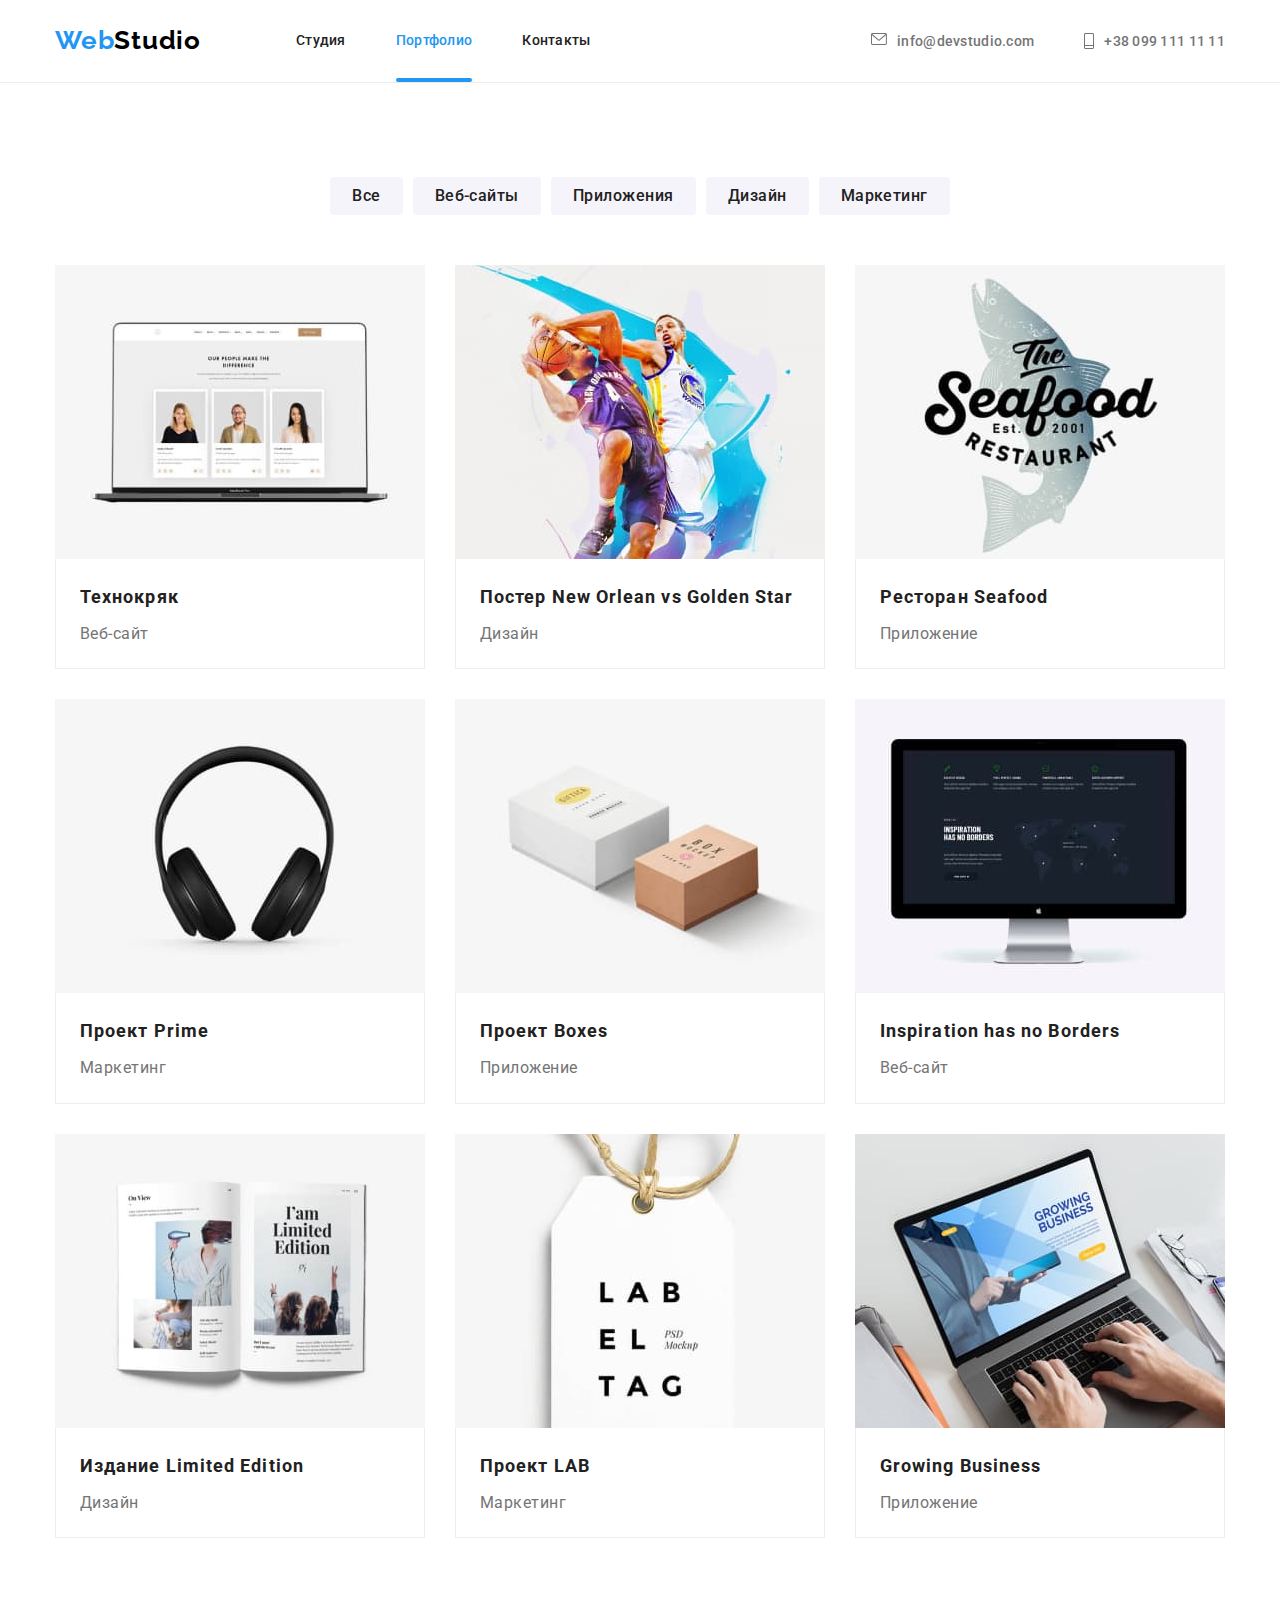
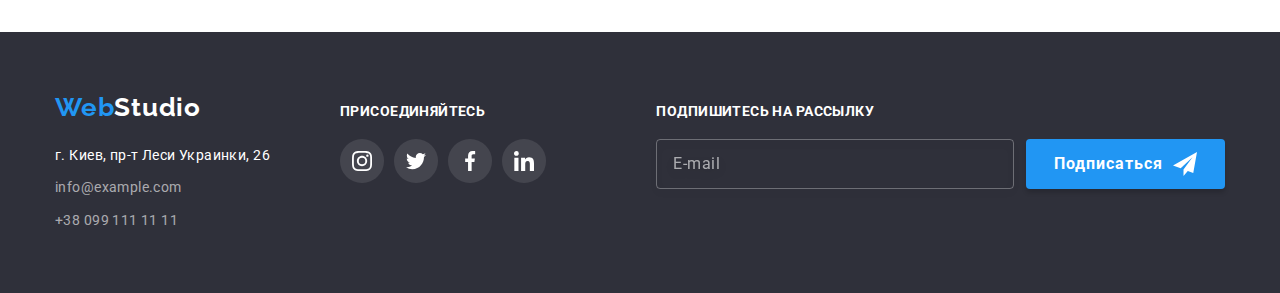
==== portfolio.html @ 5af7bb06 "add-responsive-to-container" ====
<!DOCTYPE html>
<html lang="ru">
<head>
    <meta charset="UTF-8">
    <meta http-equiv="X-UA-Compatible" content="IE=edge">
    <meta name="viewport" content="width=device-width, initial-scale=1.0" />
    <title>Портфолио</title>
    <link rel="preconnect" href="https://fonts.googleapis.com">
    <link rel="preconnect" href="https://fonts.gstatic.com" crossorigin>
    <link href="https://fonts.googleapis.com/css2?family=Raleway:wght@700&family=Roboto:wght@400;500;700;900&display=swap" rel="stylesheet">
    <link rel="stylesheet" href="./css/modern-normalize.css">
    <link rel="stylesheet" href="./css/main.min.css">
  
    
</head>
<body>
    <header class="page-header">
        <div class="container page-header-main-nav">
    <nav class="page-header-main-nav">
        <a class="page-header__logo" href="./index.html">
      <span class="page-header__logo--color">Web</span>Studio
        </a>

    <ul class="list page-header-site-nav">
        <li class="page-header-site-nav__item"><a href="./index.html" class="page-header-site-nav__link">Студия</a></li>
        <li class="page-header-site-nav__item"><a href="./portfolio.html" class="page-header-site-nav__link--current">Портфолио</a></li>
        <li class="page-header-site-nav__item"><a href="" class="page-header-site-nav__link">Контакты</a></li>
    </ul> 
        
    </nav>

        <ul class="page-header-site-nav__contacts list">
        <li class="page-header-site-nav-contacts__item"><a href="mailto:info@devstudio.com" class="page-header-site-nav__link"> 
            <svg width="16" height="12" class="page-header-site-nav__icon">
                <use href="./images/icons.svg#icon-email"></use>
            </svg> info@devstudio.com
            
        </a></li>
        <li class="page-header-site-nav-contacts__item"><a href="tel:+380991111111" class="page-header-site-nav__link">
            <svg width="10" height="16" class="page-header-site-nav__icon">
                <use href="./images/icons.svg#icon-phone"></use>
            </svg>
            +38 099 111 11 11</a></li>
    </ul>
        </div>
    </header>

    <main>

    <section class="portfolio">
    <div class="container">
        <h1 class="visually-hidden">Примеры работ</h1>
        <ul class=" portfolio-button__list list">
            <li class="portfolio-button__item"><button class="portfolio-button" type="button">Все</button></li>
            <li class="portfolio-button__item"><button class="portfolio-button" type="button">Веб-сайты</button></li>
            <li class="portfolio-button__item"><button class="portfolio-button" type="button">Приложения</button></li>
            <li class="portfolio-button__item"><button class="portfolio-button" type="button">Дизайн</button></li>
            <li class="portfolio-button__item"><button class="portfolio-button" type="button">Маркетинг</button></li>
        </ul>

        <ul class="list card-set">
        <li class="card-set__item">
            <a href="#" class="card-set__link">
            <div class="card-set__thumb">
            <img src="images/technokryak.jpg" alt="Технокряк" width="370">
            <div class="card-set__animation"><div class="card-set__overlay"><p class="card-set__overlay__text">Ресурс предлагает комплексные предложения с разным уровнем функционала и сервисов. Все это позволит посетителю получить исчерпывающие сведения о компании или частном лице</p>
            </div></div>
        </div>
            
            <div class="card-set__content"><h2 class="card-set__name">Технокряк</h2>
            <p class="card-set__text">Веб-сайт</p></div>
            </a>
        </li>

        <li class="card-set__item">
        <a href="#" class="card-set__link">
            <div class="card-set__thumb"><img src="./images/poster.jpg" alt="Постер New Orlean vs Golden Star" width="370">
               <div class="card-set__animation"> <div class="card-set__overlay"><p class="card-set__overlay__text">Ресурс предлагает комплексные предложения с разным уровнем функционала и сервисов. Все это позволит посетителю получить исчерпывающие сведения о компании или частном лице</p>
            </div></div>
            </div> 
            <div class="card-set__content"><h2 class="card-set__name">Постер New Orlean vs Golden Star</h2>
            <p class="card-set__text">Дизайн</p></div>
        </a>
        </li>

        <li class="card-set__item">
        <a href="#" class="card-set__link">
            <div class="card-set__thumb"><img src="./images/seafood.jpg" alt="Ресторан Seafood" width="370">
                <div class="card-set__animation"> <div class="card-set__overlay"><p class="card-set__overlay__text">Ресурс предлагает комплексные предложения с разным уровнем функционала и сервисов. Все это позволит посетителю получить исчерпывающие сведения о компании или частном лице</p>
            </div></div>
            </div>
            <div class="card-set__content"><h2 class="card-set__name">Ресторан Seafood</h2>
            <p class="card-set__text">Приложение</p></div>
        </a>
        </li>

        <li class="card-set__item">
        <a href="#" class="card-set__link">
            <div class="card-set__thumb"><img src="./images/prime.jpg" alt="Проект Prime" width="370">
                <div class="card-set__animation"> <div class="card-set__overlay"><p class="card-set__overlay__text">Ресурс предлагает комплексные предложения с разным уровнем функционала и сервисов. Все это позволит посетителю получить исчерпывающие сведения о компании или частном лице</p>
            </div></div>
            </div>
            <div class="card-set__content"><h2 class="card-set__name">Проект Prime</h2>
            <p class="card-set__text">Маркетинг</p></div>
        </a>
        </li>

        <li class="card-set__item">
        <a href="#" class="card-set__link">
            <div class="card-set__thumb"><img src="./images/boxes.jpg" alt="Проект Boxes" width="370">
                <div class="card-set__animation"> <div class="card-set__overlay"><p class="card-set__overlay__text">Ресурс предлагает комплексные предложения с разным уровнем функционала и сервисов. Все это позволит посетителю получить исчерпывающие сведения о компании или частном лице</p>
            </div></div>
            </div>
            <div class="card-set__content"><h2 class="card-set__name">Проект Boxes</h2>
            <p class="card-set__text">Приложение</p></div>
        </a>
        </li>

        <li class="card-set__item">
        <a href="#" class="card-set__link">
            <div class="card-set__thumb"><img src="./images/inspiration.jpg" alt="Inspiration has no Borders" width="370">
                <div class="card-set__animation"> <div class="card-set__overlay"><p class="card-set__overlay__text">Ресурс предлагает комплексные предложения с разным уровнем функционала и сервисов. Все это позволит посетителю получить исчерпывающие сведения о компании или частном лице</p>
            </div></div>
            </div>
            <div class="card-set__content"><h2 class="card-set__name">Inspiration has no Borders</h2>
            <p class="card-set__text">Веб-сайт</p></div>
        </a>
        </li>

        <li class="card-set__item">
        <a href="#" class="card-set__link">
            <div class="card-set__thumb"><img src="./images/limited.jpg" alt="Издание Limited Edition" width="370">
                <div class="card-set__animation"> <div class="card-set__overlay"><p class="card-set__overlay__text">Ресурс предлагает комплексные предложения с разным уровнем функционала и сервисов. Все это позволит посетителю получить исчерпывающие сведения о компании или частном лице</p>
            </div></div>
            </div>
            <div class="card-set__content"><h2 class="card-set__name">Издание Limited Edition</h2>
            <p class="card-set__text">Дизайн</p></div>
        </a>
        </li>

        <li class="card-set__item">
        <a href="#" class="card-set__link">
            <div class="card-set__thumb"><img src="./images/lab.jpg" alt="Проект LAB" width="370">
                <div class="card-set__animation"> <div class="card-set__overlay"><p class="card-set__overlay__text">Ресурс предлагает комплексные предложения с разным уровнем функционала и сервисов. Все это позволит посетителю получить исчерпывающие сведения о компании или частном лице</p>
            </div></div>
            </div>
            <div class="card-set__content"><h2 class="card-set__name">Проект LAB</h2>
            <p class="card-set__text">Маркетинг</p></div>
        </a>
        </li>

        <li class="card-set__item">
            <a href="#" class="card-set__link">
            <div class="card-set__thumb"><img src="./images/growing.jpg" alt="Growing Business" width="370">
                <div class="card-set__animation"> <div class="card-set__overlay"><p class="card-set__overlay__text">Ресурс предлагает комплексные предложения с разным уровнем функционала и сервисов. Все это позволит посетителю получить исчерпывающие сведения о компании или частном лице</p>
            </div></div>
            </div>
            <div class="card-set__content"><h2 class="card-set__name">Growing Business</h2>
            <p class="card-set__text">Приложение</p></div>
        </a>   
        </li>
    </ul>

</div>
    </section>

    </main>

       <footer class="page-footer">
        <div class="container page-footer__container">
            <div class="page-footer__column">
        <a class="page-footer__logo" href="./index.html"><span class="page-footer__logo--color" >Web</span>Studio</a>

        <address style="font-style:normal;">
        <ul class="list footer-list">
    <li class="page-footer__link__item">
       <a class="page-footer__adress" href="https://goo.gl/maps/MrdQJycXRBSHevHh7" target="_blank" rel="noopener nofollow noreferrer"> г. Киев, пр-т Леси Украинки, 26</a>
    </li>
        
    <li class="page-footer__link__item">
       <a class="page-footer__link" href="mailto:info@example.com">info@example.com</a>
    </li>

    <li class="page-footer__link__item">
       <a class="page-footer__link" href="tel:+380991111111">+38 099 111 11 11</a>
    </li>
</ul>

</address>
            </div>
<div class="page-footer__column">
    <p class="page-footer-socials__text">Присоединяйтесь</p>
    <ul class="list page-footer-socials__list">
        <li class="page-footer-socials__item"><a class="page-footer-socials__link" href="#">
            <svg class="page-footer-socials__icon">
                <use href="./images/icons.svg#icon-instagram"></use>
            </svg>
        </a></li>
        <li class="page-footer-socials__item"><a class="page-footer-socials__link" href="#">
            <svg class="page-footer-socials__icon">
                <use href="./images/icons.svg#icon-twitter"></use>
            </svg></a></li>
        <li class="page-footer-socials__item"><a class="page-footer-socials__link" href="#">
            <svg class="page-footer-socials__icon">
                <use href="./images/icons.svg#icon-facebook"></use>
            </svg></a></li>
        <li class="page-footer-socials__item"><a class="page-footer-socials__link" href="#">
            <svg class="page-footer-socials__icon">
                <use href="./images/icons.svg#icon-linkedin"></use>
            </svg></a></li>
    </ul>
        </div>

<div class="page-footer-form__column">
   
    <form>
         <p class="page-footer-form__text">Подпишитесь на рассылку</p>
        
            <div class="page-footer__field">
                <label for="footer-email"></label>
        <input class="page-footer__input" required type="text" name="email" id="footer-email"  placeholder="E-mail">
        <button class="page-footer__submit-button" type="submit">Подписаться
        <svg class="page-footer__button__icon" width="24" height="24">
            <use href="./images/icons.svg#icon-send"></use>
        </svg>
        </button>
    </div>
    </form>
    
</div> 

</div>

        
        
    </footer>
</body>
</html>
---- css/main.min.css ----
.visually-hidden{position:absolute;width:1px;height:1px;margin:-1px;border:0;padding:0;white-space:nowrap;-webkit-clip-path:inset(100%);clip-path:inset(100%);clip:rect(0 0 0 0);overflow:hidden}img{display:block;max-width:100%}.list{padding:0;margin:0;list-style:none}h1,h2,h3,h4,h5,h6,p{margin-top:0;margin-bottom:0}.container{margin-left:auto;margin-right:auto;padding-left:15px;padding-right:15px}@media screen and (min-width: 480px){.container{width:480px}}@media screen and (min-width: 768px){.container{width:768px}}@media screen and (min-width: 1200px){.container{width:1200px}}body{background-color:#fff;color:#757575;font-family:"Roboto","sans-serif";font-size:14px;letter-spacing:.03em}.page-header{border-bottom:1px solid #ececec}.page-header-main-nav{display:-webkit-box;display:-ms-flexbox;display:flex;-webkit-box-align:center;-ms-flex-align:center;align-items:center}.page-header__logo{display:-webkit-box;display:-ms-flexbox;display:flex;-webkit-box-pack:center;-ms-flex-pack:center;justify-content:center;-webkit-box-align:center;-ms-flex-align:center;align-items:center;padding-top:25px;padding-bottom:25px;margin-right:95px;color:#000;text-decoration:none;font-family:Raleway;font-style:normal;font-weight:700;font-size:26px;line-height:1.2;letter-spacing:.03em;-webkit-transition-property:color;transition-property:color;-webkit-transition-duration:250ms;transition-duration:250ms;-webkit-transition-timing-function:cubic-bezier(0.4, 0, 0.2, 1);transition-timing-function:cubic-bezier(0.4, 0, 0.2, 1)}.page-header__logo--color{color:#2196f3}.page-header__logo:hover,.page-header__logo:focus{color:#2196f3}.page-header-site-nav{display:-webkit-box;display:-ms-flexbox;display:flex}.page-header-site-nav__item{margin-right:50px}.page-header-site-nav__item:last-child{margin-right:0}.page-header-site-nav .page-header-site-nav__link{display:block;padding-top:32px;padding-bottom:32px;color:#212121;text-decoration:none;font-weight:500;font-size:14px;line-height:1.2;letter-spacing:.02em;-webkit-transition-property:color;transition-property:color;-webkit-transition-duration:250ms;transition-duration:250ms;-webkit-transition-timing-function:cubic-bezier(0.4, 0, 0.2, 1);transition-timing-function:cubic-bezier(0.4, 0, 0.2, 1)}.page-header-site-nav .page-header-site-nav__link:hover,.page-header-site-nav .page-header-site-nav__link:focus{color:#2196f3}.page-header-site-nav__link--current{position:relative;color:#2196f3;font-weight:500;font-size:14px;line-height:16px;letter-spacing:.02em;text-decoration:none;display:block;padding-top:32px;padding-bottom:34px}.page-header-site-nav__link--current::after{position:absolute;content:"";left:0;bottom:0;display:block;width:100%;height:4px;border-radius:2px;background-color:#2196f3}.page-header-site-nav__contacts{display:-webkit-box;display:-ms-flexbox;display:flex;margin-left:auto;-webkit-box-align:center;-ms-flex-align:center;align-items:center}.page-header-site-nav__icon{margin-right:10px;fill:currentColor}.page-header-site-nav-contacts__item{color:#757575}.page-header-site-nav-contacts__item{margin-right:50px}.page-header-site-nav-contacts__item:last-child{margin-right:0}.page-header-site-nav__contacts .page-header-site-nav__link{padding-top:30px;padding-bottom:30px;font-family:"Roboto";color:#757575;text-decoration:none;font-weight:500;font-size:14px;line-height:1.2;letter-spacing:.02em;display:-webkit-box;display:-ms-flexbox;display:flex;-webkit-transition-property:color;transition-property:color;-webkit-transition-duration:250ms;transition-duration:250ms;-webkit-transition-timing-function:cubic-bezier(0.4, 0, 0.2, 1);transition-timing-function:cubic-bezier(0.4, 0, 0.2, 1)}.page-header-site-nav__contacts .page-header-site-nav__link:hover,.page-header-site-nav__contacts .page-header-site-nav__link:focus{color:#2196f3}.hero{background-color:#2f303a;background-image:-webkit-gradient(linear, left top, right top, from(rgba(47, 48, 58, 0.4)), to(rgba(47, 48, 58, 0.4))),url(../images/hero.jpg);background-image:linear-gradient(to right, rgba(47, 48, 58, 0.4), rgba(47, 48, 58, 0.4)),url(../images/hero.jpg);background-position:center;text-align:center;padding-top:200px;padding-bottom:200px;height:600px;max-width:1600px;margin-left:auto;margin-right:auto;background-size:cover;background-repeat:no-repeat}.hero__title{margin-bottom:30px;color:#fff;font-family:"Roboto";font-style:normal;font-weight:900;font-size:44px;line-height:1.35;letter-spacing:.06em;text-transform:uppercase}.hero__button{color:#fff;background-color:#2196f3;font-family:"Roboto";font-weight:700;font-size:16px;line-height:1.88;padding:10px 32px;border-radius:4px;min-width:200px;display:inline-block;text-align:center;letter-spacing:.06em;cursor:pointer;border:none;-webkit-transition-property:background-color;transition-property:background-color;-webkit-transition-duration:250ms;transition-duration:250ms;-webkit-transition-timing-function:cubic-bezier(0.4, 0, 0.2, 1);transition-timing-function:cubic-bezier(0.4, 0, 0.2, 1)}.hero__button:hover,.hero__button:focus{background-color:#188ce8}.features{padding-top:94px;padding-bottom:94px}@media screen and (min-width: 768px){.features__list{display:-webkit-box;display:-ms-flexbox;display:flex;-ms-flex-wrap:wrap;flex-wrap:wrap}}.features__item{margin-right:30px}.features__item:last-child{margin-right:0}@media screen and (min-width: 768px){.features__item{-ms-flex-preferred-size:calc(50% - 30px);flex-basis:calc(50% - 30px)}}@media screen and (min-width: 1200px){.features__item{-ms-flex-preferred-size:calc(25% - 30px);flex-basis:calc(25% - 30px)}}.features__title{margin-bottom:10px;color:#212121;font-family:"Roboto";font-style:normal;font-weight:700;font-size:14px;line-height:1.15;letter-spacing:.03em;text-transform:uppercase}.features__icon{height:120px;width:270px;margin-bottom:30px;border-radius:4px;-webkit-filter:drop-shadow(0px 4px 4px rgba(0, 0, 0, 0.25));filter:drop-shadow(0px 4px 4px rgba(0, 0, 0, 0.25))}.features__text{font-size:14px;line-height:1.7;letter-spacing:.03em}.activites{padding-bottom:94px;text-align:center}.activites__list{display:-webkit-box;display:-ms-flexbox;display:flex}.activites__item{position:relative;margin-right:30px}.activites__item:last-child{margin-right:0}.activites__title{margin-bottom:50px;font-family:"Roboto";font-style:normal;color:#212121;font-weight:700;font-size:36px;line-height:1.2;letter-spacing:.03em}.activites__text{color:#fff;font-weight:700;line-height:1.15;text-align:center;text-transform:uppercase;position:absolute;bottom:0;display:-webkit-box;display:-ms-flexbox;display:flex;-webkit-box-pack:center;-ms-flex-pack:center;justify-content:center;-webkit-box-align:center;-ms-flex-align:center;align-items:center;margin:0;padding:0;height:70px;width:100%;background-image:-webkit-gradient(linear, left top, left bottom, from(rgba(47, 48, 58, 0.8)), to(rgba(47, 48, 58, 0.8)));background-image:linear-gradient(rgba(47, 48, 58, 0.8), rgba(47, 48, 58, 0.8))}.crew{background-color:#f5f4fa;padding-top:94px;padding-bottom:94px;text-align:center}.crew__list{display:-webkit-box;display:-ms-flexbox;display:flex}.crew__item{min-width:270px;background-color:#fff;-webkit-box-shadow:0px 1px 3px rgba(0,0,0,.12),0px 1px 1px rgba(0,0,0,.14),0px 2px 1px rgba(0,0,0,.2);box-shadow:0px 1px 3px rgba(0,0,0,.12),0px 1px 1px rgba(0,0,0,.14),0px 2px 1px rgba(0,0,0,.2);border-radius:0px 0px 4px 4px;margin-right:30px}.crew__item:last-child{margin-right:0}.crew__title{margin-bottom:50px;color:#212121;font-family:"Roboto";font-style:normal;font-weight:700;font-size:36px;line-height:1.15;letter-spacing:.03em}.crew__content{padding-bottom:30px;padding-top:30px}.crew__name{margin-bottom:10px;color:#212121;font-family:"Roboto";font-style:normal;font-weight:500;font-size:16px;line-height:1,2;letter-spacing:.03em}.crew__text{font-size:16px;line-height:1.2;letter-spacing:.03em;margin-bottom:16px}.crew__link__list{display:-webkit-box;display:-ms-flexbox;display:flex;-webkit-box-pack:center;-ms-flex-pack:center;justify-content:center}.crew__link__item{margin-right:10px}.crew__link__item:last-child{margin-right:0}.crew__link{display:-webkit-box;display:-ms-flexbox;display:flex;color:#afb1b8;width:44px;height:44px;border-radius:50%;-webkit-box-pack:center;-ms-flex-pack:center;justify-content:center;-webkit-box-align:center;-ms-flex-align:center;align-items:center;-webkit-transition-property:background-color,color;transition-property:background-color,color;-webkit-transition-duration:250ms;transition-duration:250ms;-webkit-transition-timing-function:cubic-bezier(0.4, 0, 0.2, 1);transition-timing-function:cubic-bezier(0.4, 0, 0.2, 1)}.crew__link:hover,.crew__link:focus{background-color:#2196f3;color:#fff}.crew__icon{fill:currentColor;width:20px;height:20px}.clients{padding-top:94px;padding-bottom:94px;text-align:center}.clients__title{margin-bottom:50px;font-family:"Roboto";font-style:normal;color:#212121;font-weight:700;font-size:36px;line-height:1.2;letter-spacing:.03em}.clients__list{display:-webkit-box;display:-ms-flexbox;display:flex}.clients__item{margin-right:30px}.clients__item:last-child{margin-right:0}.clients__link{width:170px;height:92px;display:-webkit-box;display:-ms-flexbox;display:flex;-webkit-box-pack:center;-ms-flex-pack:center;justify-content:center;-webkit-box-align:center;-ms-flex-align:center;align-items:center;border:1px solid #afb1b8;border-radius:4px;color:#afb1b8;-webkit-transition-property:color,border-color;transition-property:color,border-color;-webkit-transition-duration:250ms;transition-duration:250ms;-webkit-transition-timing-function:cubic-bezier(0.4, 0, 0.2, 1);transition-timing-function:cubic-bezier(0.4, 0, 0.2, 1)}.clients__link:hover,.clients__link:focus{color:#2196f3;border-color:#2196f3}.clients__icon{fill:currentColor}.page-footer__container{display:-webkit-box;display:-ms-flexbox;display:flex;-webkit-box-align:baseline;-ms-flex-align:baseline;align-items:baseline}.page-footer__column{margin-right:70px}.page-footer__column:last-child{margin-right:0}.page-footer{background-color:#2f303a;padding-top:60px;padding-bottom:60px}.page-footer__logo{color:#fff;text-decoration:none;font-family:"Raleway";font-style:normal;font-weight:700;font-size:26px;line-height:1.2;letter-spacing:.03em;display:inline-block;margin-bottom:20px}.page-footer__logo--color{color:#2196f3}.page-footer__adress{color:#fff;text-decoration:none;font-family:"Roboto";font-style:normal;font-weight:400;font-size:14px;line-height:1.7;letter-spacing:.03em;display:block;-webkit-transition-property:color;transition-property:color;-webkit-transition-duration:250ms;transition-duration:250ms;-webkit-transition-timing-function:cubic-bezier(0.4, 0, 0.2, 1);transition-timing-function:cubic-bezier(0.4, 0, 0.2, 1)}.page-footer__adress:hover,.page-footer__adress:focus{color:#2196f3}.page-footer__link__item{margin-bottom:9px}.page-footer__link__item:last-child{margin-bottom:0}.page-footer__link{color:rgba(255,255,255,.6);text-decoration:none;font-family:"Roboto";font-style:normal;font-size:14px;line-height:1.7;letter-spacing:.03em;display:block;-webkit-transition-property:color;transition-property:color;-webkit-transition-duration:250ms;transition-duration:250ms;-webkit-transition-timing-function:cubic-bezier(0.4, 0, 0.2, 1);transition-timing-function:cubic-bezier(0.4, 0, 0.2, 1)}.page-footer__link:hover,.page-footer__link:focus{color:#2196f3}.page-footer-socials__text{color:#fff;font-weight:700;font-size:14px;line-height:1.15;letter-spacing:.03em;text-transform:uppercase;margin-bottom:20px}.page-footer-socials__list{display:-webkit-box;display:-ms-flexbox;display:flex}.page-footer-socials__item{margin-right:10px}.page-footer-socials__item:last-child{margin-right:0}.page-footer-socials__link{width:44px;height:44px;display:-webkit-box;display:-ms-flexbox;display:flex;-webkit-box-pack:center;-ms-flex-pack:center;justify-content:center;-webkit-box-align:center;-ms-flex-align:center;align-items:center;border-radius:50%;color:#fff;background-image:-webkit-gradient(linear, left top, right top, from(rgba(255, 255, 255, 0.1)), to(rgba(255, 255, 255, 0.1)));background-image:linear-gradient(to right, rgba(255, 255, 255, 0.1), rgba(255, 255, 255, 0.1));-webkit-transition-property:background-color;transition-property:background-color;-webkit-transition-duration:250ms;transition-duration:250ms;-webkit-transition-timing-function:cubic-bezier(0.4, 0, 0.2, 1);transition-timing-function:cubic-bezier(0.4, 0, 0.2, 1)}.page-footer-socials__link:hover,.page-footer-socials__link:focus{background-color:#2196f3}.page-footer-socials__icon{width:20px;height:20px;fill:currentColor}.page-footer-form__column{margin-left:auto}.page-footer-form__text{color:#fff;font-weight:700;font-size:14px;line-height:1.15;letter-spacing:.03em;text-transform:uppercase;margin-bottom:20px}.page-footer__field{display:-webkit-box;display:-ms-flexbox;display:flex}.page-footer__input{color:#fff;background-color:inherit;border:1px solid rgba(255,255,255,.3);border-radius:4px;-webkit-filter:drop-shadow(0px 4px 4px rgba(0, 0, 0, 0.15));filter:drop-shadow(0px 4px 4px rgba(0, 0, 0, 0.15));width:358px;height:50px;padding:0 0 0 16px;outline:none;-webkit-transition-property:border-color;transition-property:border-color;-webkit-transition-duration:250ms;transition-duration:250ms;-webkit-transition-timing-function:cubic-bezier(0.4, 0, 0.2, 1);transition-timing-function:cubic-bezier(0.4, 0, 0.2, 1)}.page-footer__input:hover,.page-footer__input:focus{border:1px solid #2196f3}.page-footer__input::-webkit-input-placeholder{font-size:16px;line-height:1.25;letter-spacing:.03em;color:rgba(255,255,255,.6)}.page-footer__input::-moz-placeholder{font-size:16px;line-height:1.25;letter-spacing:.03em;color:rgba(255,255,255,.6)}.page-footer__input:-ms-input-placeholder{font-size:16px;line-height:1.25;letter-spacing:.03em;color:rgba(255,255,255,.6)}.page-footer__input::-ms-input-placeholder{font-size:16px;line-height:1.25;letter-spacing:.03em;color:rgba(255,255,255,.6)}.page-footer__input::placeholder{font-size:16px;line-height:1.25;letter-spacing:.03em;color:rgba(255,255,255,.6)}.page-footer__submit-button{font-family:"Roboto";font-style:normal;font-weight:700;font-size:16px;line-height:1.87;letter-spacing:.06em;margin-left:12px;color:#fff;display:-webkit-box;display:-ms-flexbox;display:flex;-webkit-box-pack:center;-ms-flex-pack:center;justify-content:center;-webkit-box-align:center;-ms-flex-align:center;align-items:center;text-align:center;padding:10px 28px;cursor:pointer;background-color:#2196f3;border:none;-webkit-box-shadow:0px 4px 4px rgba(0,0,0,.15);box-shadow:0px 4px 4px rgba(0,0,0,.15);border-radius:4px;-webkit-transition-property:background-color;transition-property:background-color;-webkit-transition-duration:250ms;transition-duration:250ms;-webkit-transition-timing-function:cubic-bezier(0.4, 0, 0.2, 1);transition-timing-function:cubic-bezier(0.4, 0, 0.2, 1)}.page-footer__submit-button:hover,.page-footer__submit-button:focus{background-color:#188ce8}.page-footer__button__icon{margin-left:10px}.backdrop{position:fixed;top:0;left:0;width:100%;height:100%;background-color:rgba(0,0,0,.2);opacity:1;-webkit-transition:250ms cubic-bezier(0.4, 0, 0.2, 1);transition:250ms cubic-bezier(0.4, 0, 0.2, 1)}.backdrop.is-hidden{opacity:0;pointer-events:none}.backdrop.is-hidden .modal{-webkit-transform:translate(-50%, -50%) scale(0.9);transform:translate(-50%, -50%) scale(0.9)}.modal{position:absolute;top:50%;left:50%;-webkit-transform:translate(-50%, -50%) scale(1);transform:translate(-50%, -50%) scale(1);width:528px;height:581px;background-color:#fff;border-radius:4px;-webkit-box-shadow:0px 1px 3px rgba(0,0,0,.12),0px 1px 1px rgba(0,0,0,.14),0px 2px 1px rgba(0,0,0,.2);box-shadow:0px 1px 3px rgba(0,0,0,.12),0px 1px 1px rgba(0,0,0,.14),0px 2px 1px rgba(0,0,0,.2);-webkit-transition:250ms cubic-bezier(0.4, 0, 0.2, 1);transition:250ms cubic-bezier(0.4, 0, 0.2, 1);padding:40px}.modal__icon{width:18px;height:18px;fill:currentColor}.modal__button{position:fixed;top:0;right:0;display:-webkit-box;display:-ms-flexbox;display:flex;-webkit-box-align:center;-ms-flex-align:center;align-items:center;-webkit-box-pack:center;-ms-flex-pack:center;justify-content:center;margin-top:8px;margin-right:8px;width:30px;height:30px;border-radius:50%;border:1px solid rgba(0,0,0,.1);background-color:var(--primary-bg-color);cursor:pointer;color:#000;-webkit-transition-property:color;transition-property:color;-webkit-transition-duration:250ms;transition-duration:250ms;-webkit-transition-timing-function:cubic-bezier(0.4, 0, 0.2, 1);transition-timing-function:cubic-bezier(0.4, 0, 0.2, 1)}.modal__button:hover,.modal__button:focus{color:#2196f3}.modal__text{text-align:center;font-weight:700;font-size:20px;line-height:1.15;letter-spacing:.03em;color:#212121;margin-bottom:12px}.modal-form__field{display:-webkit-box;display:-ms-flexbox;display:flex;-webkit-box-orient:vertical;-webkit-box-direction:normal;-ms-flex-direction:column;flex-direction:column;position:relative;text-align:start;margin-bottom:10px;-webkit-transition-property:border-color;transition-property:border-color;-webkit-transition-duration:250ms;transition-duration:250ms;-webkit-transition-timing-function:cubic-bezier(0.4, 0, 0.2, 1);transition-timing-function:cubic-bezier(0.4, 0, 0.2, 1);margin-bottom:10px}.modal-form__field:last-child{margin-bottom:0}.modal-form__label{margin-bottom:4px;font-size:12px;line-height:1.15;letter-spacing:.01em}.modal-form__input{padding-left:30px;border:1px solid rgba(33,33,33,.2);border-radius:4px;width:448px;height:40px;outline:none;-webkit-transition-property:border-color;transition-property:border-color;-webkit-transition-duration:250ms;transition-duration:250ms;-webkit-transition-timing-function:cubic-bezier(0.4, 0, 0.2, 1);transition-timing-function:cubic-bezier(0.4, 0, 0.2, 1)}.modal-form__input .modal-form__field:focus-within,.modal-form__field:hover .modal-form__input{border:1px solid #2196f3;color:#2196f3}.modal-form__icon{color:#212121;position:absolute;width:18px;height:18px;top:50%;left:12px;fill:currentColor;-webkit-transition-property:fill;transition-property:fill;-webkit-transition-duration:250ms;transition-duration:250ms;-webkit-transition-timing-function:cubic-bezier(0.4, 0, 0.2, 1);transition-timing-function:cubic-bezier(0.4, 0, 0.2, 1)}.modal-form__icon .modal-form__field:focus-within,.modal-form__field:hover .modal-form__icon{fill:#2196f3}.modal-textarea__field{display:-webkit-box;display:-ms-flexbox;display:flex;-webkit-box-orient:vertical;-webkit-box-direction:normal;-ms-flex-direction:column;flex-direction:column;margin-top:10px;margin-bottom:20px}.modal-textarea__label{margin-bottom:4px;font-size:12px;line-height:1.15;letter-spacing:.01em}.modal-textarea-comment{border:1px solid rgba(33,33,33,.2);border-radius:4px;width:448px;height:120px;resize:none;padding:12px 16px;outline:none;-webkit-transition-property:border-color;transition-property:border-color;-webkit-transition-duration:250ms;transition-duration:250ms;-webkit-transition-timing-function:cubic-bezier(0.4, 0, 0.2, 1);transition-timing-function:cubic-bezier(0.4, 0, 0.2, 1)}.modal-textarea-comment:hover,.modal-textarea-comment:focus{border-color:#2196f3;color:#2196f3}.modal-textarea-comment::-webkit-input-placeholder{color:rgba(117,117,117,.5);font-size:12px;line-height:1.15;letter-spacing:.01em}.modal-textarea-comment::-moz-placeholder{color:rgba(117,117,117,.5);font-size:12px;line-height:1.15;letter-spacing:.01em}.modal-textarea-comment:-ms-input-placeholder{color:rgba(117,117,117,.5);font-size:12px;line-height:1.15;letter-spacing:.01em}.modal-textarea-comment::-ms-input-placeholder{color:rgba(117,117,117,.5);font-size:12px;line-height:1.15;letter-spacing:.01em}.modal-textarea-comment::placeholder{color:rgba(117,117,117,.5);font-size:12px;line-height:1.15;letter-spacing:.01em}.modal-checkbox__field{display:-webkit-box;display:-ms-flexbox;display:flex;-webkit-box-align:center;-ms-flex-align:center;align-items:center;-webkit-box-pack:center;-ms-flex-pack:center;justify-content:center;margin-bottom:30px;font-size:1.71;line-height:24px;letter-spacing:.03em}.modal-checkbox__input{position:absolute;width:1px;height:1px;margin:-1px;border:0;padding:0;clip:rect(0 0 0 0);overflow:hidden}.modal-checkbox__input:checked+.modal-checkbox__icon{border-color:#2196f3;background-color:#2196f3;background-origin:border-box}.modal-checkbox__label{font-size:1.71;line-height:24px;letter-spacing:.03em;margin-left:7px}.modal-checkbox__icon{width:16px;height:15px;border:2px solid #212121;border-radius:4px;-webkit-transition-property:border-color color;transition-property:border-color color;-webkit-transition-duration:250ms;transition-duration:250ms;-webkit-transition-timing-function:cubic-bezier(0.4, 0, 0.2, 1);transition-timing-function:cubic-bezier(0.4, 0, 0.2, 1)}.modal-checkbox__link{font-family:"Roboto";font-style:normal;font-weight:400;font-size:14px;line-height:1.71;letter-spacing:.03em;-webkit-text-decoration-line:underline;text-decoration-line:underline;color:#2196f3}.modal__submit-button{font-family:"Roboto";font-style:normal;font-weight:700;font-size:16px;line-height:1.87;display:-webkit-box;display:-ms-flexbox;display:flex;-webkit-box-align:center;-ms-flex-align:center;align-items:center;-webkit-box-pack:center;-ms-flex-pack:center;justify-content:center;letter-spacing:.06em;margin-left:auto;margin-right:auto;color:#fff;background-color:#2196f3;border:none;padding:10px 55px;-webkit-box-shadow:0px 4px 4px rgba(0,0,0,.15);box-shadow:0px 4px 4px rgba(0,0,0,.15);border-radius:4px;cursor:pointer;-webkit-transition-property:background-color;transition-property:background-color;-webkit-transition-duration:250ms;transition-duration:250ms;-webkit-transition-timing-function:cubic-bezier(0.4, 0, 0.2, 1);transition-timing-function:cubic-bezier(0.4, 0, 0.2, 1)}.modal__submit-button:hover,.modal__submit-button:focus{background-color:#188ce8}.portfolio{padding-top:94px;padding-bottom:94px}.portfolio-button__list{display:-webkit-box;display:-ms-flexbox;display:flex;-webkit-box-pack:center;-ms-flex-pack:center;justify-content:center;margin-bottom:50px}.portfolio-button__item{margin-right:10px}.portfolio-button__item:last-child{margin-right:0}.portfolio-button{color:#212121;background-color:#f5f4fa;padding:6px 22px;border-radius:4px;border:none;font-family:"Roboto";font-style:normal;font-weight:500;font-size:16px;line-height:1.6;letter-spacing:.03em;cursor:pointer;-webkit-transition-property:color,background-color,-webkit-box-shadow,-webkit-filter;transition-property:color,background-color,-webkit-box-shadow,-webkit-filter;transition-property:box-shadow,color,background-color,filter;transition-property:box-shadow,color,background-color,filter,-webkit-box-shadow,-webkit-filter;-webkit-transition-duration:250ms;transition-duration:250ms;-webkit-transition-timing-function:cubic-bezier(0.4, 0, 0.2, 1);transition-timing-function:cubic-bezier(0.4, 0, 0.2, 1)}.portfolio-button:hover,.portfolio-button:focus{color:#fff;background-color:#2196f3;-webkit-box-shadow:0px 3px 1px rgba(0,0,0,.1),0px 1px 2px rgba(0,0,0,.08),0px 2px 2px rgba(0,0,0,.12);box-shadow:0px 3px 1px rgba(0,0,0,.1),0px 1px 2px rgba(0,0,0,.08),0px 2px 2px rgba(0,0,0,.12)}.card-set{display:-webkit-box;display:-ms-flexbox;display:flex;-ms-flex-wrap:wrap;flex-wrap:wrap;margin-left:-30px;margin-top:-30px}.card-set__link{text-decoration:none;display:block;-webkit-transition-property:-webkit-box-shadow;transition-property:-webkit-box-shadow;transition-property:box-shadow;transition-property:box-shadow, -webkit-box-shadow;-webkit-transition-duration:250ms;transition-duration:250ms;-webkit-transition-timing-function:cubic-bezier(0.4, 0, 0.2, 1);transition-timing-function:cubic-bezier(0.4, 0, 0.2, 1)}.card-set__link:hover,.card-set__link:focus{-webkit-box-shadow:0px 1px 1px rgba(0,0,0,.12),0px 4px 4px rgba(0,0,0,.06),1px 4px 6px rgba(0,0,0,.16);box-shadow:0px 1px 1px rgba(0,0,0,.12),0px 4px 4px rgba(0,0,0,.06),1px 4px 6px rgba(0,0,0,.16)}.card-set__item{-ms-flex-preferred-size:calc(33.3333333333% - 30px);flex-basis:calc(33.3333333333% - 30px);margin-top:30px;margin-left:30px}.card-set__thumb{position:relative;overflow:hidden}.card-set__animation{-webkit-transform:translateY(100%);transform:translateY(100%);position:absolute;top:0;left:0;width:100%;height:100%;background-color:rgba(33,150,243,.9);-webkit-transition:250ms cubic-bezier(0.4, 0, 0.2, 1);transition:250ms cubic-bezier(0.4, 0, 0.2, 1)}.card-set__link:hover .card-set__animation{-webkit-transform:translateY(0);transform:translateY(0)}.card-set__link:focus .card-set__animation{-webkit-transform:translateY(0);transform:translateY(0)}.card-set__overlay{position:absolute;top:50%;left:50%;-webkit-transform:translate(-50%, -50%);transform:translate(-50%, -50%)}.card-set__overlay__text{color:#fff;font-size:18px;line-height:1.55;letter-spacing:.03em;min-width:322px}.card-set__content{padding:20px 24px;border-bottom:1px solid #eee;border-left:1px solid #eee;border-right:1px solid #eee}.card-set__name{color:#212121;margin-bottom:4px;font-family:"Roboto";font-style:normal;font-weight:700;font-size:18px;line-height:2;letter-spacing:.06em}.card-set__text{color:#757575;font-size:16px;line-height:1.85;letter-spacing:.03em}/*# sourceMappingURL=main.min.css.map */
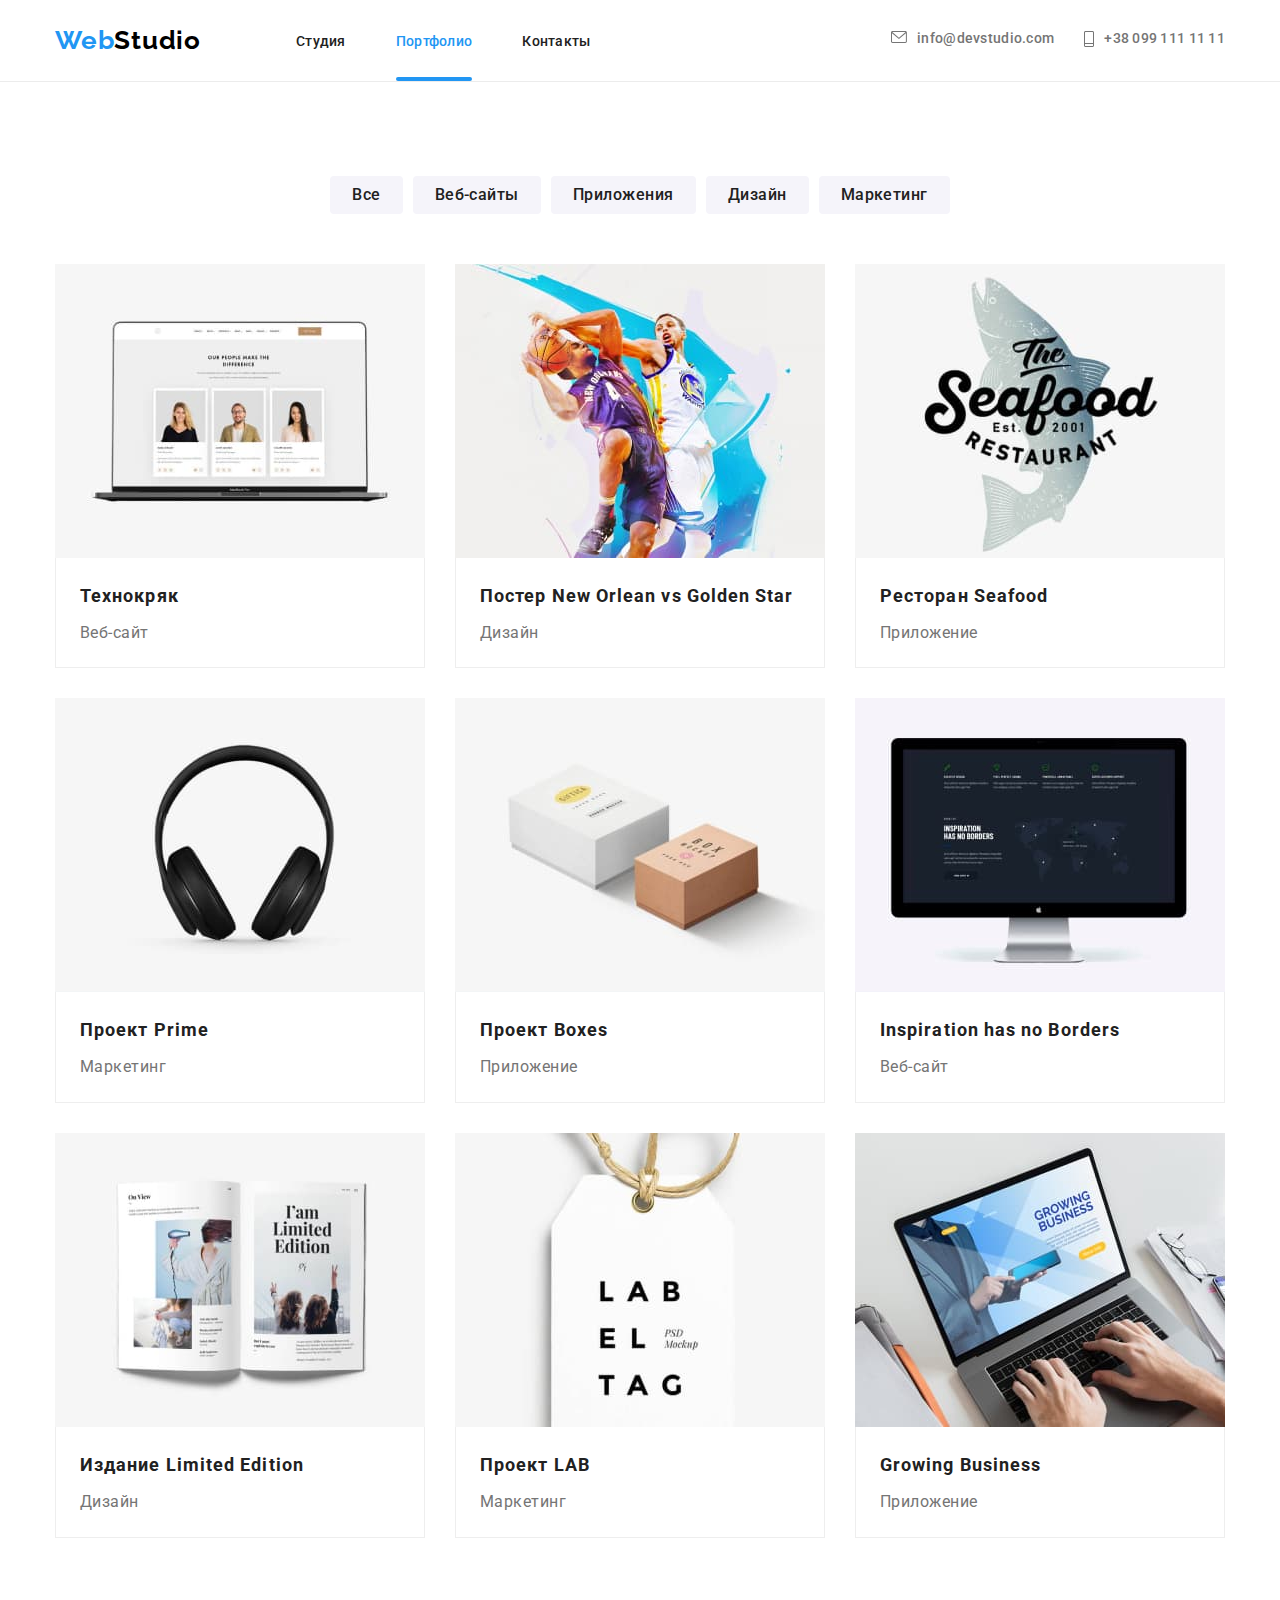
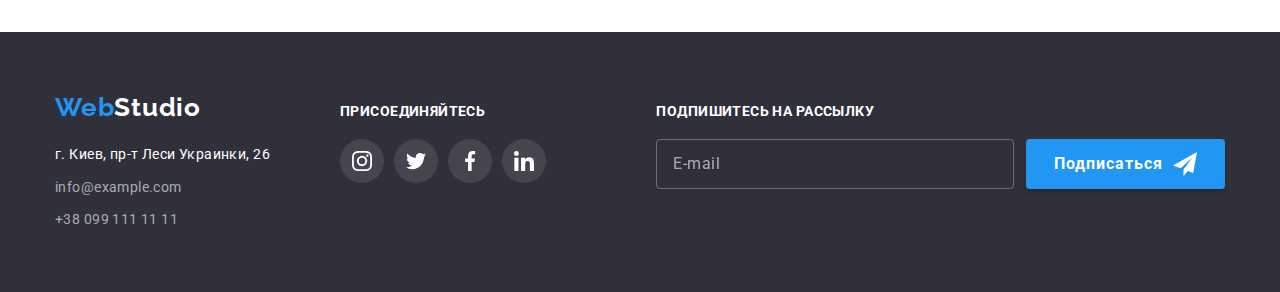
==== commit 5e78c12d: "add response header to portfolio" ====
--- a/portfolio.html
+++ b/portfolio.html
@@ -14,35 +14,72 @@
     
 </head>
 <body>
-    <header class="page-header">
+   <header class="page-header page-header">
         <div class="container page-header-main-nav">
-    <nav class="page-header-main-nav">
+   
         <a class="page-header__logo" href="./index.html">
       <span class="page-header__logo--color">Web</span>Studio
         </a>
-
-    <ul class="list page-header-site-nav">
+       
+         <button type="button" 
+        class="page-header-menu__button is-open"
+        aria-expanded="false"
+        aria-controls="page-header-menu__container"
+        data-menu-button>
+            <svg 
+            width="40" 
+            height="40"
+            aria-label="Переключатель мобильного меню">
+                <use class="page-header__icon-menu" href="./images/icons.svg#icon-menu-close"></use>
+                <use class="page-header__icon-close" href="./images/icons.svg#icon-menu"></use>
+            </svg>
+        </button>
+
+        
+
+        
+        <div class="page-header-menu__container" id="page-header-menu__container" data-menu>
+             <nav class="page-header-site-nav">
+    <ul class="page-header-site-nav__list list">
         <li class="page-header-site-nav__item"><a href="./index.html" class="page-header-site-nav__link">Студия</a></li>
         <li class="page-header-site-nav__item"><a href="./portfolio.html" class="page-header-site-nav__link--current">Портфолио</a></li>
         <li class="page-header-site-nav__item"><a href="" class="page-header-site-nav__link">Контакты</a></li>
-    </ul> 
-        
-    </nav>
-
-        <ul class="page-header-site-nav__contacts list">
-        <li class="page-header-site-nav-contacts__item"><a href="mailto:info@devstudio.com" class="page-header-site-nav__link"> 
+
+        </ul> 
+         </nav>
+<ul class="page-header-mobile-site-nav-contacts__list list">
+ <li class="page-header-mobile-site-nav-contacts__item"><a href="tel:+380991111111" class="page-header-mobile-site-nav-contacts__link--phone">
+            +38 099 111 11 11</a></li>
+        <li class="page-header-mobile-site-nav-contacts__item"><a href="mailto:info@devstudio.com" class="page-header-mobile-site-nav-contacts__link"> 
+            info@devstudio.com
+            
+        </a></li>  
+    </ul>
+
+    <ul class="page-header-mobile-site-nav-socials__list list">
+    <li class="page-header-mobile-site-nav-socials__item"><a class="page-header-mobile-site-nav-socials__link" href="#">Instagram</a></li>
+    <li class="page-header-mobile-site-nav-socials__item"><a class="page-header-mobile-site-nav-socials__link" href="#">Twitter</a></li>
+    <li class="page-header-mobile-site-nav-socials__item"><a class="page-header-mobile-site-nav-socials__link" href="#">Facebook</a></li>
+    <li class="page-header-mobile-site-nav-socials__item"><a class="page-header-mobile-site-nav-socials__link" href="#">LinkedIn</a></li>
+    </ul>
+
+         <ul class="page-header-site-nav__contacts__list list">
+        <li class="page-header-site-nav-contacts__item"><a href="mailto:info@devstudio.com" class="page-header-site-nav-contacts__link"> 
             <svg width="16" height="12" class="page-header-site-nav__icon">
                 <use href="./images/icons.svg#icon-email"></use>
             </svg> info@devstudio.com
             
         </a></li>
-        <li class="page-header-site-nav-contacts__item"><a href="tel:+380991111111" class="page-header-site-nav__link">
+        <li class="page-header-site-nav-contacts__item"><a href="tel:+380991111111" class="page-header-site-nav-contacts__link">
             <svg width="10" height="16" class="page-header-site-nav__icon">
                 <use href="./images/icons.svg#icon-phone"></use>
             </svg>
             +38 099 111 11 11</a></li>
     </ul>
-        </div>
+    
+        
+   </div>
+        
     </header>
 
     <main>
@@ -234,5 +271,6 @@
         
         
     </footer>
+    <script src="./js/menu.js"></script>
 </body>
 </html>--- a/css/main.min.css
+++ b/css/main.min.css
@@ -1 +1 @@
-.visually-hidden{position:absolute;width:1px;height:1px;margin:-1px;border:0;padding:0;white-space:nowrap;-webkit-clip-path:inset(100%);clip-path:inset(100%);clip:rect(0 0 0 0);overflow:hidden}img{display:block;max-width:100%}.list{padding:0;margin:0;list-style:none}h1,h2,h3,h4,h5,h6,p{margin-top:0;margin-bottom:0}.container{margin-left:auto;margin-right:auto;padding-left:15px;padding-right:15px}@media screen and (min-width: 480px){.container{width:480px}}@media screen and (min-width: 768px){.container{width:768px}}@media screen and (min-width: 1200px){.container{width:1200px}}body{background-color:#fff;color:#757575;font-family:"Roboto","sans-serif";font-size:14px;letter-spacing:.03em}.page-header{border-bottom:1px solid #ececec}.page-header-main-nav{display:-webkit-box;display:-ms-flexbox;display:flex;-webkit-box-align:center;-ms-flex-align:center;align-items:center}.page-header__logo{display:-webkit-box;display:-ms-flexbox;display:flex;-webkit-box-pack:center;-ms-flex-pack:center;justify-content:center;-webkit-box-align:center;-ms-flex-align:center;align-items:center;padding-top:25px;padding-bottom:25px;margin-right:95px;color:#000;text-decoration:none;font-family:Raleway;font-style:normal;font-weight:700;font-size:26px;line-height:1.2;letter-spacing:.03em;-webkit-transition-property:color;transition-property:color;-webkit-transition-duration:250ms;transition-duration:250ms;-webkit-transition-timing-function:cubic-bezier(0.4, 0, 0.2, 1);transition-timing-function:cubic-bezier(0.4, 0, 0.2, 1)}.page-header__logo--color{color:#2196f3}.page-header__logo:hover,.page-header__logo:focus{color:#2196f3}.page-header-site-nav{display:-webkit-box;display:-ms-flexbox;display:flex}.page-header-site-nav__item{margin-right:50px}.page-header-site-nav__item:last-child{margin-right:0}.page-header-site-nav .page-header-site-nav__link{display:block;padding-top:32px;padding-bottom:32px;color:#212121;text-decoration:none;font-weight:500;font-size:14px;line-height:1.2;letter-spacing:.02em;-webkit-transition-property:color;transition-property:color;-webkit-transition-duration:250ms;transition-duration:250ms;-webkit-transition-timing-function:cubic-bezier(0.4, 0, 0.2, 1);transition-timing-function:cubic-bezier(0.4, 0, 0.2, 1)}.page-header-site-nav .page-header-site-nav__link:hover,.page-header-site-nav .page-header-site-nav__link:focus{color:#2196f3}.page-header-site-nav__link--current{position:relative;color:#2196f3;font-weight:500;font-size:14px;line-height:16px;letter-spacing:.02em;text-decoration:none;display:block;padding-top:32px;padding-bottom:34px}.page-header-site-nav__link--current::after{position:absolute;content:"";left:0;bottom:0;display:block;width:100%;height:4px;border-radius:2px;background-color:#2196f3}.page-header-site-nav__contacts{display:-webkit-box;display:-ms-flexbox;display:flex;margin-left:auto;-webkit-box-align:center;-ms-flex-align:center;align-items:center}.page-header-site-nav__icon{margin-right:10px;fill:currentColor}.page-header-site-nav-contacts__item{color:#757575}.page-header-site-nav-contacts__item{margin-right:50px}.page-header-site-nav-contacts__item:last-child{margin-right:0}.page-header-site-nav__contacts .page-header-site-nav__link{padding-top:30px;padding-bottom:30px;font-family:"Roboto";color:#757575;text-decoration:none;font-weight:500;font-size:14px;line-height:1.2;letter-spacing:.02em;display:-webkit-box;display:-ms-flexbox;display:flex;-webkit-transition-property:color;transition-property:color;-webkit-transition-duration:250ms;transition-duration:250ms;-webkit-transition-timing-function:cubic-bezier(0.4, 0, 0.2, 1);transition-timing-function:cubic-bezier(0.4, 0, 0.2, 1)}.page-header-site-nav__contacts .page-header-site-nav__link:hover,.page-header-site-nav__contacts .page-header-site-nav__link:focus{color:#2196f3}.hero{background-color:#2f303a;background-image:-webkit-gradient(linear, left top, right top, from(rgba(47, 48, 58, 0.4)), to(rgba(47, 48, 58, 0.4))),url(../images/hero.jpg);background-image:linear-gradient(to right, rgba(47, 48, 58, 0.4), rgba(47, 48, 58, 0.4)),url(../images/hero.jpg);background-position:center;text-align:center;padding-top:200px;padding-bottom:200px;height:600px;max-width:1600px;margin-left:auto;margin-right:auto;background-size:cover;background-repeat:no-repeat}.hero__title{margin-bottom:30px;color:#fff;font-family:"Roboto";font-style:normal;font-weight:900;font-size:44px;line-height:1.35;letter-spacing:.06em;text-transform:uppercase}.hero__button{color:#fff;background-color:#2196f3;font-family:"Roboto";font-weight:700;font-size:16px;line-height:1.88;padding:10px 32px;border-radius:4px;min-width:200px;display:inline-block;text-align:center;letter-spacing:.06em;cursor:pointer;border:none;-webkit-transition-property:background-color;transition-property:background-color;-webkit-transition-duration:250ms;transition-duration:250ms;-webkit-transition-timing-function:cubic-bezier(0.4, 0, 0.2, 1);transition-timing-function:cubic-bezier(0.4, 0, 0.2, 1)}.hero__button:hover,.hero__button:focus{background-color:#188ce8}.features{padding-top:94px;padding-bottom:94px}@media screen and (min-width: 768px){.features__list{display:-webkit-box;display:-ms-flexbox;display:flex;-ms-flex-wrap:wrap;flex-wrap:wrap}}.features__item{margin-right:30px}.features__item:last-child{margin-right:0}@media screen and (min-width: 768px){.features__item{-ms-flex-preferred-size:calc(50% - 30px);flex-basis:calc(50% - 30px)}}@media screen and (min-width: 1200px){.features__item{-ms-flex-preferred-size:calc(25% - 30px);flex-basis:calc(25% - 30px)}}.features__title{margin-bottom:10px;color:#212121;font-family:"Roboto";font-style:normal;font-weight:700;font-size:14px;line-height:1.15;letter-spacing:.03em;text-transform:uppercase}.features__icon{height:120px;width:270px;margin-bottom:30px;border-radius:4px;-webkit-filter:drop-shadow(0px 4px 4px rgba(0, 0, 0, 0.25));filter:drop-shadow(0px 4px 4px rgba(0, 0, 0, 0.25))}.features__text{font-size:14px;line-height:1.7;letter-spacing:.03em}.activites{padding-bottom:94px;text-align:center}.activites__list{display:-webkit-box;display:-ms-flexbox;display:flex}.activites__item{position:relative;margin-right:30px}.activites__item:last-child{margin-right:0}.activites__title{margin-bottom:50px;font-family:"Roboto";font-style:normal;color:#212121;font-weight:700;font-size:36px;line-height:1.2;letter-spacing:.03em}.activites__text{color:#fff;font-weight:700;line-height:1.15;text-align:center;text-transform:uppercase;position:absolute;bottom:0;display:-webkit-box;display:-ms-flexbox;display:flex;-webkit-box-pack:center;-ms-flex-pack:center;justify-content:center;-webkit-box-align:center;-ms-flex-align:center;align-items:center;margin:0;padding:0;height:70px;width:100%;background-image:-webkit-gradient(linear, left top, left bottom, from(rgba(47, 48, 58, 0.8)), to(rgba(47, 48, 58, 0.8)));background-image:linear-gradient(rgba(47, 48, 58, 0.8), rgba(47, 48, 58, 0.8))}.crew{background-color:#f5f4fa;padding-top:94px;padding-bottom:94px;text-align:center}.crew__list{display:-webkit-box;display:-ms-flexbox;display:flex}.crew__item{min-width:270px;background-color:#fff;-webkit-box-shadow:0px 1px 3px rgba(0,0,0,.12),0px 1px 1px rgba(0,0,0,.14),0px 2px 1px rgba(0,0,0,.2);box-shadow:0px 1px 3px rgba(0,0,0,.12),0px 1px 1px rgba(0,0,0,.14),0px 2px 1px rgba(0,0,0,.2);border-radius:0px 0px 4px 4px;margin-right:30px}.crew__item:last-child{margin-right:0}.crew__title{margin-bottom:50px;color:#212121;font-family:"Roboto";font-style:normal;font-weight:700;font-size:36px;line-height:1.15;letter-spacing:.03em}.crew__content{padding-bottom:30px;padding-top:30px}.crew__name{margin-bottom:10px;color:#212121;font-family:"Roboto";font-style:normal;font-weight:500;font-size:16px;line-height:1,2;letter-spacing:.03em}.crew__text{font-size:16px;line-height:1.2;letter-spacing:.03em;margin-bottom:16px}.crew__link__list{display:-webkit-box;display:-ms-flexbox;display:flex;-webkit-box-pack:center;-ms-flex-pack:center;justify-content:center}.crew__link__item{margin-right:10px}.crew__link__item:last-child{margin-right:0}.crew__link{display:-webkit-box;display:-ms-flexbox;display:flex;color:#afb1b8;width:44px;height:44px;border-radius:50%;-webkit-box-pack:center;-ms-flex-pack:center;justify-content:center;-webkit-box-align:center;-ms-flex-align:center;align-items:center;-webkit-transition-property:background-color,color;transition-property:background-color,color;-webkit-transition-duration:250ms;transition-duration:250ms;-webkit-transition-timing-function:cubic-bezier(0.4, 0, 0.2, 1);transition-timing-function:cubic-bezier(0.4, 0, 0.2, 1)}.crew__link:hover,.crew__link:focus{background-color:#2196f3;color:#fff}.crew__icon{fill:currentColor;width:20px;height:20px}.clients{padding-top:94px;padding-bottom:94px;text-align:center}.clients__title{margin-bottom:50px;font-family:"Roboto";font-style:normal;color:#212121;font-weight:700;font-size:36px;line-height:1.2;letter-spacing:.03em}.clients__list{display:-webkit-box;display:-ms-flexbox;display:flex}.clients__item{margin-right:30px}.clients__item:last-child{margin-right:0}.clients__link{width:170px;height:92px;display:-webkit-box;display:-ms-flexbox;display:flex;-webkit-box-pack:center;-ms-flex-pack:center;justify-content:center;-webkit-box-align:center;-ms-flex-align:center;align-items:center;border:1px solid #afb1b8;border-radius:4px;color:#afb1b8;-webkit-transition-property:color,border-color;transition-property:color,border-color;-webkit-transition-duration:250ms;transition-duration:250ms;-webkit-transition-timing-function:cubic-bezier(0.4, 0, 0.2, 1);transition-timing-function:cubic-bezier(0.4, 0, 0.2, 1)}.clients__link:hover,.clients__link:focus{color:#2196f3;border-color:#2196f3}.clients__icon{fill:currentColor}.page-footer__container{display:-webkit-box;display:-ms-flexbox;display:flex;-webkit-box-align:baseline;-ms-flex-align:baseline;align-items:baseline}.page-footer__column{margin-right:70px}.page-footer__column:last-child{margin-right:0}.page-footer{background-color:#2f303a;padding-top:60px;padding-bottom:60px}.page-footer__logo{color:#fff;text-decoration:none;font-family:"Raleway";font-style:normal;font-weight:700;font-size:26px;line-height:1.2;letter-spacing:.03em;display:inline-block;margin-bottom:20px}.page-footer__logo--color{color:#2196f3}.page-footer__adress{color:#fff;text-decoration:none;font-family:"Roboto";font-style:normal;font-weight:400;font-size:14px;line-height:1.7;letter-spacing:.03em;display:block;-webkit-transition-property:color;transition-property:color;-webkit-transition-duration:250ms;transition-duration:250ms;-webkit-transition-timing-function:cubic-bezier(0.4, 0, 0.2, 1);transition-timing-function:cubic-bezier(0.4, 0, 0.2, 1)}.page-footer__adress:hover,.page-footer__adress:focus{color:#2196f3}.page-footer__link__item{margin-bottom:9px}.page-footer__link__item:last-child{margin-bottom:0}.page-footer__link{color:rgba(255,255,255,.6);text-decoration:none;font-family:"Roboto";font-style:normal;font-size:14px;line-height:1.7;letter-spacing:.03em;display:block;-webkit-transition-property:color;transition-property:color;-webkit-transition-duration:250ms;transition-duration:250ms;-webkit-transition-timing-function:cubic-bezier(0.4, 0, 0.2, 1);transition-timing-function:cubic-bezier(0.4, 0, 0.2, 1)}.page-footer__link:hover,.page-footer__link:focus{color:#2196f3}.page-footer-socials__text{color:#fff;font-weight:700;font-size:14px;line-height:1.15;letter-spacing:.03em;text-transform:uppercase;margin-bottom:20px}.page-footer-socials__list{display:-webkit-box;display:-ms-flexbox;display:flex}.page-footer-socials__item{margin-right:10px}.page-footer-socials__item:last-child{margin-right:0}.page-footer-socials__link{width:44px;height:44px;display:-webkit-box;display:-ms-flexbox;display:flex;-webkit-box-pack:center;-ms-flex-pack:center;justify-content:center;-webkit-box-align:center;-ms-flex-align:center;align-items:center;border-radius:50%;color:#fff;background-image:-webkit-gradient(linear, left top, right top, from(rgba(255, 255, 255, 0.1)), to(rgba(255, 255, 255, 0.1)));background-image:linear-gradient(to right, rgba(255, 255, 255, 0.1), rgba(255, 255, 255, 0.1));-webkit-transition-property:background-color;transition-property:background-color;-webkit-transition-duration:250ms;transition-duration:250ms;-webkit-transition-timing-function:cubic-bezier(0.4, 0, 0.2, 1);transition-timing-function:cubic-bezier(0.4, 0, 0.2, 1)}.page-footer-socials__link:hover,.page-footer-socials__link:focus{background-color:#2196f3}.page-footer-socials__icon{width:20px;height:20px;fill:currentColor}.page-footer-form__column{margin-left:auto}.page-footer-form__text{color:#fff;font-weight:700;font-size:14px;line-height:1.15;letter-spacing:.03em;text-transform:uppercase;margin-bottom:20px}.page-footer__field{display:-webkit-box;display:-ms-flexbox;display:flex}.page-footer__input{color:#fff;background-color:inherit;border:1px solid rgba(255,255,255,.3);border-radius:4px;-webkit-filter:drop-shadow(0px 4px 4px rgba(0, 0, 0, 0.15));filter:drop-shadow(0px 4px 4px rgba(0, 0, 0, 0.15));width:358px;height:50px;padding:0 0 0 16px;outline:none;-webkit-transition-property:border-color;transition-property:border-color;-webkit-transition-duration:250ms;transition-duration:250ms;-webkit-transition-timing-function:cubic-bezier(0.4, 0, 0.2, 1);transition-timing-function:cubic-bezier(0.4, 0, 0.2, 1)}.page-footer__input:hover,.page-footer__input:focus{border:1px solid #2196f3}.page-footer__input::-webkit-input-placeholder{font-size:16px;line-height:1.25;letter-spacing:.03em;color:rgba(255,255,255,.6)}.page-footer__input::-moz-placeholder{font-size:16px;line-height:1.25;letter-spacing:.03em;color:rgba(255,255,255,.6)}.page-footer__input:-ms-input-placeholder{font-size:16px;line-height:1.25;letter-spacing:.03em;color:rgba(255,255,255,.6)}.page-footer__input::-ms-input-placeholder{font-size:16px;line-height:1.25;letter-spacing:.03em;color:rgba(255,255,255,.6)}.page-footer__input::placeholder{font-size:16px;line-height:1.25;letter-spacing:.03em;color:rgba(255,255,255,.6)}.page-footer__submit-button{font-family:"Roboto";font-style:normal;font-weight:700;font-size:16px;line-height:1.87;letter-spacing:.06em;margin-left:12px;color:#fff;display:-webkit-box;display:-ms-flexbox;display:flex;-webkit-box-pack:center;-ms-flex-pack:center;justify-content:center;-webkit-box-align:center;-ms-flex-align:center;align-items:center;text-align:center;padding:10px 28px;cursor:pointer;background-color:#2196f3;border:none;-webkit-box-shadow:0px 4px 4px rgba(0,0,0,.15);box-shadow:0px 4px 4px rgba(0,0,0,.15);border-radius:4px;-webkit-transition-property:background-color;transition-property:background-color;-webkit-transition-duration:250ms;transition-duration:250ms;-webkit-transition-timing-function:cubic-bezier(0.4, 0, 0.2, 1);transition-timing-function:cubic-bezier(0.4, 0, 0.2, 1)}.page-footer__submit-button:hover,.page-footer__submit-button:focus{background-color:#188ce8}.page-footer__button__icon{margin-left:10px}.backdrop{position:fixed;top:0;left:0;width:100%;height:100%;background-color:rgba(0,0,0,.2);opacity:1;-webkit-transition:250ms cubic-bezier(0.4, 0, 0.2, 1);transition:250ms cubic-bezier(0.4, 0, 0.2, 1)}.backdrop.is-hidden{opacity:0;pointer-events:none}.backdrop.is-hidden .modal{-webkit-transform:translate(-50%, -50%) scale(0.9);transform:translate(-50%, -50%) scale(0.9)}.modal{position:absolute;top:50%;left:50%;-webkit-transform:translate(-50%, -50%) scale(1);transform:translate(-50%, -50%) scale(1);width:528px;height:581px;background-color:#fff;border-radius:4px;-webkit-box-shadow:0px 1px 3px rgba(0,0,0,.12),0px 1px 1px rgba(0,0,0,.14),0px 2px 1px rgba(0,0,0,.2);box-shadow:0px 1px 3px rgba(0,0,0,.12),0px 1px 1px rgba(0,0,0,.14),0px 2px 1px rgba(0,0,0,.2);-webkit-transition:250ms cubic-bezier(0.4, 0, 0.2, 1);transition:250ms cubic-bezier(0.4, 0, 0.2, 1);padding:40px}.modal__icon{width:18px;height:18px;fill:currentColor}.modal__button{position:fixed;top:0;right:0;display:-webkit-box;display:-ms-flexbox;display:flex;-webkit-box-align:center;-ms-flex-align:center;align-items:center;-webkit-box-pack:center;-ms-flex-pack:center;justify-content:center;margin-top:8px;margin-right:8px;width:30px;height:30px;border-radius:50%;border:1px solid rgba(0,0,0,.1);background-color:var(--primary-bg-color);cursor:pointer;color:#000;-webkit-transition-property:color;transition-property:color;-webkit-transition-duration:250ms;transition-duration:250ms;-webkit-transition-timing-function:cubic-bezier(0.4, 0, 0.2, 1);transition-timing-function:cubic-bezier(0.4, 0, 0.2, 1)}.modal__button:hover,.modal__button:focus{color:#2196f3}.modal__text{text-align:center;font-weight:700;font-size:20px;line-height:1.15;letter-spacing:.03em;color:#212121;margin-bottom:12px}.modal-form__field{display:-webkit-box;display:-ms-flexbox;display:flex;-webkit-box-orient:vertical;-webkit-box-direction:normal;-ms-flex-direction:column;flex-direction:column;position:relative;text-align:start;margin-bottom:10px;-webkit-transition-property:border-color;transition-property:border-color;-webkit-transition-duration:250ms;transition-duration:250ms;-webkit-transition-timing-function:cubic-bezier(0.4, 0, 0.2, 1);transition-timing-function:cubic-bezier(0.4, 0, 0.2, 1);margin-bottom:10px}.modal-form__field:last-child{margin-bottom:0}.modal-form__label{margin-bottom:4px;font-size:12px;line-height:1.15;letter-spacing:.01em}.modal-form__input{padding-left:30px;border:1px solid rgba(33,33,33,.2);border-radius:4px;width:448px;height:40px;outline:none;-webkit-transition-property:border-color;transition-property:border-color;-webkit-transition-duration:250ms;transition-duration:250ms;-webkit-transition-timing-function:cubic-bezier(0.4, 0, 0.2, 1);transition-timing-function:cubic-bezier(0.4, 0, 0.2, 1)}.modal-form__input .modal-form__field:focus-within,.modal-form__field:hover .modal-form__input{border:1px solid #2196f3;color:#2196f3}.modal-form__icon{color:#212121;position:absolute;width:18px;height:18px;top:50%;left:12px;fill:currentColor;-webkit-transition-property:fill;transition-property:fill;-webkit-transition-duration:250ms;transition-duration:250ms;-webkit-transition-timing-function:cubic-bezier(0.4, 0, 0.2, 1);transition-timing-function:cubic-bezier(0.4, 0, 0.2, 1)}.modal-form__icon .modal-form__field:focus-within,.modal-form__field:hover .modal-form__icon{fill:#2196f3}.modal-textarea__field{display:-webkit-box;display:-ms-flexbox;display:flex;-webkit-box-orient:vertical;-webkit-box-direction:normal;-ms-flex-direction:column;flex-direction:column;margin-top:10px;margin-bottom:20px}.modal-textarea__label{margin-bottom:4px;font-size:12px;line-height:1.15;letter-spacing:.01em}.modal-textarea-comment{border:1px solid rgba(33,33,33,.2);border-radius:4px;width:448px;height:120px;resize:none;padding:12px 16px;outline:none;-webkit-transition-property:border-color;transition-property:border-color;-webkit-transition-duration:250ms;transition-duration:250ms;-webkit-transition-timing-function:cubic-bezier(0.4, 0, 0.2, 1);transition-timing-function:cubic-bezier(0.4, 0, 0.2, 1)}.modal-textarea-comment:hover,.modal-textarea-comment:focus{border-color:#2196f3;color:#2196f3}.modal-textarea-comment::-webkit-input-placeholder{color:rgba(117,117,117,.5);font-size:12px;line-height:1.15;letter-spacing:.01em}.modal-textarea-comment::-moz-placeholder{color:rgba(117,117,117,.5);font-size:12px;line-height:1.15;letter-spacing:.01em}.modal-textarea-comment:-ms-input-placeholder{color:rgba(117,117,117,.5);font-size:12px;line-height:1.15;letter-spacing:.01em}.modal-textarea-comment::-ms-input-placeholder{color:rgba(117,117,117,.5);font-size:12px;line-height:1.15;letter-spacing:.01em}.modal-textarea-comment::placeholder{color:rgba(117,117,117,.5);font-size:12px;line-height:1.15;letter-spacing:.01em}.modal-checkbox__field{display:-webkit-box;display:-ms-flexbox;display:flex;-webkit-box-align:center;-ms-flex-align:center;align-items:center;-webkit-box-pack:center;-ms-flex-pack:center;justify-content:center;margin-bottom:30px;font-size:1.71;line-height:24px;letter-spacing:.03em}.modal-checkbox__input{position:absolute;width:1px;height:1px;margin:-1px;border:0;padding:0;clip:rect(0 0 0 0);overflow:hidden}.modal-checkbox__input:checked+.modal-checkbox__icon{border-color:#2196f3;background-color:#2196f3;background-origin:border-box}.modal-checkbox__label{font-size:1.71;line-height:24px;letter-spacing:.03em;margin-left:7px}.modal-checkbox__icon{width:16px;height:15px;border:2px solid #212121;border-radius:4px;-webkit-transition-property:border-color color;transition-property:border-color color;-webkit-transition-duration:250ms;transition-duration:250ms;-webkit-transition-timing-function:cubic-bezier(0.4, 0, 0.2, 1);transition-timing-function:cubic-bezier(0.4, 0, 0.2, 1)}.modal-checkbox__link{font-family:"Roboto";font-style:normal;font-weight:400;font-size:14px;line-height:1.71;letter-spacing:.03em;-webkit-text-decoration-line:underline;text-decoration-line:underline;color:#2196f3}.modal__submit-button{font-family:"Roboto";font-style:normal;font-weight:700;font-size:16px;line-height:1.87;display:-webkit-box;display:-ms-flexbox;display:flex;-webkit-box-align:center;-ms-flex-align:center;align-items:center;-webkit-box-pack:center;-ms-flex-pack:center;justify-content:center;letter-spacing:.06em;margin-left:auto;margin-right:auto;color:#fff;background-color:#2196f3;border:none;padding:10px 55px;-webkit-box-shadow:0px 4px 4px rgba(0,0,0,.15);box-shadow:0px 4px 4px rgba(0,0,0,.15);border-radius:4px;cursor:pointer;-webkit-transition-property:background-color;transition-property:background-color;-webkit-transition-duration:250ms;transition-duration:250ms;-webkit-transition-timing-function:cubic-bezier(0.4, 0, 0.2, 1);transition-timing-function:cubic-bezier(0.4, 0, 0.2, 1)}.modal__submit-button:hover,.modal__submit-button:focus{background-color:#188ce8}.portfolio{padding-top:94px;padding-bottom:94px}.portfolio-button__list{display:-webkit-box;display:-ms-flexbox;display:flex;-webkit-box-pack:center;-ms-flex-pack:center;justify-content:center;margin-bottom:50px}.portfolio-button__item{margin-right:10px}.portfolio-button__item:last-child{margin-right:0}.portfolio-button{color:#212121;background-color:#f5f4fa;padding:6px 22px;border-radius:4px;border:none;font-family:"Roboto";font-style:normal;font-weight:500;font-size:16px;line-height:1.6;letter-spacing:.03em;cursor:pointer;-webkit-transition-property:color,background-color,-webkit-box-shadow,-webkit-filter;transition-property:color,background-color,-webkit-box-shadow,-webkit-filter;transition-property:box-shadow,color,background-color,filter;transition-property:box-shadow,color,background-color,filter,-webkit-box-shadow,-webkit-filter;-webkit-transition-duration:250ms;transition-duration:250ms;-webkit-transition-timing-function:cubic-bezier(0.4, 0, 0.2, 1);transition-timing-function:cubic-bezier(0.4, 0, 0.2, 1)}.portfolio-button:hover,.portfolio-button:focus{color:#fff;background-color:#2196f3;-webkit-box-shadow:0px 3px 1px rgba(0,0,0,.1),0px 1px 2px rgba(0,0,0,.08),0px 2px 2px rgba(0,0,0,.12);box-shadow:0px 3px 1px rgba(0,0,0,.1),0px 1px 2px rgba(0,0,0,.08),0px 2px 2px rgba(0,0,0,.12)}.card-set{display:-webkit-box;display:-ms-flexbox;display:flex;-ms-flex-wrap:wrap;flex-wrap:wrap;margin-left:-30px;margin-top:-30px}.card-set__link{text-decoration:none;display:block;-webkit-transition-property:-webkit-box-shadow;transition-property:-webkit-box-shadow;transition-property:box-shadow;transition-property:box-shadow, -webkit-box-shadow;-webkit-transition-duration:250ms;transition-duration:250ms;-webkit-transition-timing-function:cubic-bezier(0.4, 0, 0.2, 1);transition-timing-function:cubic-bezier(0.4, 0, 0.2, 1)}.card-set__link:hover,.card-set__link:focus{-webkit-box-shadow:0px 1px 1px rgba(0,0,0,.12),0px 4px 4px rgba(0,0,0,.06),1px 4px 6px rgba(0,0,0,.16);box-shadow:0px 1px 1px rgba(0,0,0,.12),0px 4px 4px rgba(0,0,0,.06),1px 4px 6px rgba(0,0,0,.16)}.card-set__item{-ms-flex-preferred-size:calc(33.3333333333% - 30px);flex-basis:calc(33.3333333333% - 30px);margin-top:30px;margin-left:30px}.card-set__thumb{position:relative;overflow:hidden}.card-set__animation{-webkit-transform:translateY(100%);transform:translateY(100%);position:absolute;top:0;left:0;width:100%;height:100%;background-color:rgba(33,150,243,.9);-webkit-transition:250ms cubic-bezier(0.4, 0, 0.2, 1);transition:250ms cubic-bezier(0.4, 0, 0.2, 1)}.card-set__link:hover .card-set__animation{-webkit-transform:translateY(0);transform:translateY(0)}.card-set__link:focus .card-set__animation{-webkit-transform:translateY(0);transform:translateY(0)}.card-set__overlay{position:absolute;top:50%;left:50%;-webkit-transform:translate(-50%, -50%);transform:translate(-50%, -50%)}.card-set__overlay__text{color:#fff;font-size:18px;line-height:1.55;letter-spacing:.03em;min-width:322px}.card-set__content{padding:20px 24px;border-bottom:1px solid #eee;border-left:1px solid #eee;border-right:1px solid #eee}.card-set__name{color:#212121;margin-bottom:4px;font-family:"Roboto";font-style:normal;font-weight:700;font-size:18px;line-height:2;letter-spacing:.06em}.card-set__text{color:#757575;font-size:16px;line-height:1.85;letter-spacing:.03em}/*# sourceMappingURL=main.min.css.map */+.visually-hidden{position:absolute;width:1px;height:1px;margin:-1px;border:0;padding:0;white-space:nowrap;-webkit-clip-path:inset(100%);clip-path:inset(100%);clip:rect(0 0 0 0);overflow:hidden}img{display:block;max-width:100%}.list{padding:0;margin:0;list-style:none}h1,h2,h3,h4,h5,h6,p{margin-top:0;margin-bottom:0}.container{margin-left:auto;margin-right:auto;padding-left:15px;padding-right:15px}@media screen and (min-width: 480px){.container{width:480px}}@media screen and (min-width: 768px){.container{width:768px}}@media screen and (min-width: 1200px){.container{width:1200px}}body{background-color:#fff;color:#757575;font-family:"Roboto","sans-serif";font-size:14px;letter-spacing:.03em}.page-header{position:relative;border-bottom:1px solid #ececec}.page-header--none-border{border-bottom:0}.page-header-main-nav{display:-webkit-box;display:-ms-flexbox;display:flex;-webkit-box-align:center;-ms-flex-align:center;align-items:center;-webkit-box-pack:justify;-ms-flex-pack:justify;justify-content:space-between}@media screen and (min-width: 768px){.page-header-main-nav{-webkit-box-pack:start;-ms-flex-pack:start;justify-content:flex-start}}.page-header__logo{display:-webkit-box;display:-ms-flexbox;display:flex;-webkit-box-pack:center;-ms-flex-pack:center;justify-content:center;-webkit-box-align:center;-ms-flex-align:center;align-items:center;padding-top:16px;padding-bottom:16px;color:#000;text-decoration:none;font-family:Raleway;font-style:normal;font-weight:700;font-size:26px;line-height:1.2;letter-spacing:.03em;-webkit-transition-property:color;transition-property:color;-webkit-transition-duration:250ms;transition-duration:250ms;-webkit-transition-timing-function:cubic-bezier(0.4, 0, 0.2, 1);transition-timing-function:cubic-bezier(0.4, 0, 0.2, 1)}.page-header__logo--color{color:#2196f3}.page-header__logo:hover,.page-header__logo:focus{color:#2196f3}@media screen and (min-width: 768px){.page-header__logo{padding-top:25px;padding-bottom:25px;margin-right:88px}}@media screen and (min-width: 1200px){.page-header__logo{margin-right:95px}}.page-header-site-nav__list{display:block;margin-bottom:305px}@media screen and (min-width: 768px){.page-header-site-nav__list{display:-webkit-box;display:-ms-flexbox;display:flex;margin-bottom:0}}.page-header-site-nav__item{margin-bottom:32px}.page-header-site-nav__item:last-child{margin-bottom:0}@media screen and (min-width: 768px){.page-header-site-nav__item{margin-bottom:0;margin-right:50px}.page-header-site-nav__item:last-child{margin-right:0}}.page-header-site-nav__link{display:block;color:#212121;font-family:"Roboto";font-style:normal;text-decoration:none;font-weight:500;font-size:40px;line-height:1.17;letter-spacing:.02em;-webkit-transition-property:color;transition-property:color;-webkit-transition-duration:250ms;transition-duration:250ms;-webkit-transition-timing-function:cubic-bezier(0.4, 0, 0.2, 1);transition-timing-function:cubic-bezier(0.4, 0, 0.2, 1)}.page-header-site-nav__link:hover,.page-header-site-nav__link:focus{color:#2196f3}@media screen and (min-width: 768px){.page-header-site-nav__link{padding-top:32px;padding-bottom:32px;font-weight:500;font-size:14px;line-height:16px;letter-spacing:.02em}}.page-header-site-nav__link--current{position:relative;font-family:"Roboto";font-style:normal;color:#2196f3;font-weight:500;font-size:40px;line-height:1.17;letter-spacing:.02em;letter-spacing:.02em;text-decoration:none;display:block}@media screen and (min-width: 768px){.page-header-site-nav__link--current{padding-top:32px;padding-bottom:32px;font-weight:500;font-size:14px;line-height:16px;letter-spacing:.02em}}.page-header-site-nav__link--current::after{position:absolute;content:"";left:0;bottom:0;display:none;width:100%;height:4px;border-radius:2px;background-color:#2196f3}@media screen and (min-width: 768px){.page-header-site-nav__link--current::after{display:block}}.page-header-mobile-site-nav-contacts__list{display:block;margin-bottom:64px}@media screen and (min-width: 768px){.page-header-mobile-site-nav-contacts__list{display:none}}.page-header-mobile-site-nav-contacts__item{margin-bottom:32px}.page-header-mobile-site-nav-contacts__item:last-child{margin-bottom:0}.page-header-mobile-site-nav-contacts__link{color:#757575;font-family:"Roboto";font-style:normal;color:#757575;text-decoration:none;font-weight:500;font-size:24px;line-height:1.16;letter-spacing:.02em;-webkit-transition-property:color;transition-property:color;-webkit-transition-duration:250ms;transition-duration:250ms;-webkit-transition-timing-function:cubic-bezier(0.4, 0, 0.2, 1);transition-timing-function:cubic-bezier(0.4, 0, 0.2, 1)}.page-header-mobile-site-nav-contacts__link:hover,.page-header-mobile-site-nav-contacts__link:focus{color:#2196f3}.page-header-mobile-site-nav-contacts__link--phone{color:#2196f3;text-decoration:none;font-weight:500;font-size:34px;line-height:1.17;letter-spacing:.02em}.page-header-mobile-site-nav-socials__list{display:-webkit-box;display:-ms-flexbox;display:flex}@media screen and (min-width: 768px){.page-header-mobile-site-nav-socials__list{display:none}}.page-header-mobile-site-nav-socials__item{margin-right:10px}.page-header-mobile-site-nav-socials__item::after{content:"";margin-left:10px;border-right:1px solid rgba(33,33,33,.2)}.page-header-mobile-site-nav-socials__item:last-child{margin-right:0}.page-header-mobile-site-nav-socials__item:last-child::after{border-right:0;margin-left:0}.page-header-mobile-site-nav-socials__link{color:#2196f3;text-decoration:none;font-family:"Roboto";font-style:normal;font-weight:500;font-size:18px;line-height:1.22;letter-spacing:.02em}.page-header-site-nav__contacts__list{display:none}@media screen and (min-width: 768px){.page-header-site-nav__contacts__list{display:block;padding-top:20px;padding-bottom:20px;margin-left:auto}}@media screen and (min-width: 1200px){.page-header-site-nav__contacts__list{display:-webkit-box;display:-ms-flexbox;display:flex;padding-top:0;padding-bottom:0;margin-left:auto}}.page-header-site-nav__icon{margin-right:10px;fill:currentColor}.page-header-site-nav-contacts__item{margin-bottom:10px}.page-header-site-nav-contacts__item:last-child{margin-bottom:0}@media screen and (min-width: 1200px){.page-header-site-nav-contacts__item{margin-bottom:0;margin-right:30px}.page-header-site-nav-contacts__item:last-child{margin-right:0}}.page-header-site-nav-contacts__link{color:#757575;font-family:"Roboto";color:#757575;text-decoration:none;font-weight:500;font-size:12px;line-height:1.16;letter-spacing:.02em;display:-webkit-box;display:-ms-flexbox;display:flex;-webkit-transition-property:color;transition-property:color;-webkit-transition-duration:250ms;transition-duration:250ms;-webkit-transition-timing-function:cubic-bezier(0.4, 0, 0.2, 1);transition-timing-function:cubic-bezier(0.4, 0, 0.2, 1)}.page-header-site-nav-contacts__link:hover,.page-header-site-nav-contacts__link:focus{color:#2196f3}@media screen and (min-width: 1200px){.page-header-site-nav-contacts__link{padding-top:30px;padding-bottom:30px;font-size:14px;line-height:1.14}}.page-header-menu__button{cursor:pointer;display:-webkit-inline-box;display:-ms-inline-flexbox;display:inline-flex;margin:0;padding:0;border:none;background-color:rgba(0,0,0,0);-webkit-transition-property:fill;transition-property:fill;-webkit-transition-duration:250ms;transition-duration:250ms;-webkit-transition-timing-function:cubic-bezier(0.4, 0, 0.2, 1);transition-timing-function:cubic-bezier(0.4, 0, 0.2, 1)}.page-header-menu__button:hover,.page-header-menu__button:focus{fill:#2196f3}@media screen and (min-width: 768px){.page-header-menu__button{display:none}}.page-header-menu__button .page-header__icon-close{display:none}.page-header-menu__button.is-open .page-header__icon-close{display:block}.page-header-menu__button.is-open .page-header__icon-menu{display:none}.page-header-menu__container{width:100%;z-index:1;background-color:#fff}.page-header-menu__container.is-open{display:block}@media screen and (max-width: 767px){.page-header-menu__container{display:none;position:absolute;top:100%;left:0;width:100%;padding-top:48px;padding-bottom:48px;padding-left:40px;z-index:1}}@media screen and (min-width: 768px){.page-header-menu__container{display:-webkit-box;display:-ms-flexbox;display:flex;padding:0;z-index:0}}.hero{background-color:#2f303a;background-image:-webkit-gradient(linear, left top, right top, from(rgba(47, 48, 58, 0.4)), to(rgba(47, 48, 58, 0.4))),url(../images/hero.jpg);background-image:linear-gradient(to right, rgba(47, 48, 58, 0.4), rgba(47, 48, 58, 0.4)),url(../images/hero.jpg);background-position:center;text-align:center;padding-top:200px;padding-bottom:200px;height:600px;max-width:1600px;margin-left:auto;margin-right:auto;background-size:cover;background-repeat:no-repeat}.hero__title{margin-bottom:30px;color:#fff;font-family:"Roboto";font-style:normal;font-weight:900;font-size:44px;line-height:1.35;letter-spacing:.06em;text-transform:uppercase}.hero__button{color:#fff;background-color:#2196f3;font-family:"Roboto";font-weight:700;font-size:16px;line-height:1.88;padding:10px 32px;border-radius:4px;min-width:200px;display:inline-block;text-align:center;letter-spacing:.06em;cursor:pointer;border:none;-webkit-transition-property:background-color;transition-property:background-color;-webkit-transition-duration:250ms;transition-duration:250ms;-webkit-transition-timing-function:cubic-bezier(0.4, 0, 0.2, 1);transition-timing-function:cubic-bezier(0.4, 0, 0.2, 1)}.hero__button:hover,.hero__button:focus{background-color:#188ce8}.features{padding-top:60px;padding-bottom:60px}@media screen and (min-width: 768px){.features__list{display:-webkit-box;display:-ms-flexbox;display:flex;-ms-flex-wrap:wrap;flex-wrap:wrap;margin:-15px}}@media screen and (min-width: 1200px){.features__list{margin:-15px}}.features__item{text-align:center}@media screen and (min-width: 768px){.features__item{text-align:left;width:calc((100% - 60px)/2);margin:15px}}@media screen and (min-width: 1200px){.features__item{text-align:left;width:calc((100% - 120px)/4)}}@media screen and (min-width: 1200px)and (max-width: 767px){.features__item:not(:last-child){margin-bottom:30px}}.features__title{margin-bottom:10px;color:#212121;font-family:"Roboto";font-style:normal;font-weight:700;font-size:14px;line-height:1.15;letter-spacing:.03em;text-transform:uppercase}.features__icon{background-color:#f5f4fa;height:120px;width:100%;margin-bottom:30px;border-radius:4px;-webkit-filter:drop-shadow(0px 4px 4px rgba(0, 0, 0, 0.25));filter:drop-shadow(0px 4px 4px rgba(0, 0, 0, 0.25))}.features__text{font-size:14px;line-height:1.7;letter-spacing:.03em}.activites{padding-bottom:94px;text-align:center}@media screen and (max-width: 1199px){.activites{display:none}}.activites__list{display:-webkit-box;display:-ms-flexbox;display:flex}.activites__item{position:relative;margin-right:30px}.activites__item:last-child{margin-right:0}.activites__title{margin-bottom:50px;font-family:"Roboto";font-style:normal;color:#212121;font-weight:700;font-size:36px;line-height:1.2;letter-spacing:.03em}.activites__text{color:#fff;font-weight:700;line-height:1.15;text-align:center;text-transform:uppercase;position:absolute;bottom:0;display:-webkit-box;display:-ms-flexbox;display:flex;-webkit-box-pack:center;-ms-flex-pack:center;justify-content:center;-webkit-box-align:center;-ms-flex-align:center;align-items:center;margin:0;padding:0;height:70px;width:100%;background-image:-webkit-gradient(linear, left top, left bottom, from(rgba(47, 48, 58, 0.8)), to(rgba(47, 48, 58, 0.8)));background-image:linear-gradient(rgba(47, 48, 58, 0.8), rgba(47, 48, 58, 0.8))}.crew{background-color:#f5f4fa;padding-top:94px;padding-bottom:94px;text-align:center}.crew__list{display:-webkit-box;display:-ms-flexbox;display:flex}.crew__item{min-width:270px;background-color:#fff;-webkit-box-shadow:0px 1px 3px rgba(0,0,0,.12),0px 1px 1px rgba(0,0,0,.14),0px 2px 1px rgba(0,0,0,.2);box-shadow:0px 1px 3px rgba(0,0,0,.12),0px 1px 1px rgba(0,0,0,.14),0px 2px 1px rgba(0,0,0,.2);border-radius:0px 0px 4px 4px;margin-right:30px}.crew__item:last-child{margin-right:0}.crew__title{margin-bottom:50px;color:#212121;font-family:"Roboto";font-style:normal;font-weight:700;font-size:36px;line-height:1.15;letter-spacing:.03em}.crew__content{padding-bottom:30px;padding-top:30px}.crew__name{margin-bottom:10px;color:#212121;font-family:"Roboto";font-style:normal;font-weight:500;font-size:16px;line-height:1,2;letter-spacing:.03em}.crew__text{font-size:16px;line-height:1.2;letter-spacing:.03em;margin-bottom:16px}.crew__link__list{display:-webkit-box;display:-ms-flexbox;display:flex;-webkit-box-pack:center;-ms-flex-pack:center;justify-content:center}.crew__link__item{margin-right:10px}.crew__link__item:last-child{margin-right:0}.crew__link{display:-webkit-box;display:-ms-flexbox;display:flex;color:#afb1b8;width:44px;height:44px;border-radius:50%;-webkit-box-pack:center;-ms-flex-pack:center;justify-content:center;-webkit-box-align:center;-ms-flex-align:center;align-items:center;-webkit-transition-property:background-color,color;transition-property:background-color,color;-webkit-transition-duration:250ms;transition-duration:250ms;-webkit-transition-timing-function:cubic-bezier(0.4, 0, 0.2, 1);transition-timing-function:cubic-bezier(0.4, 0, 0.2, 1)}.crew__link:hover,.crew__link:focus{background-color:#2196f3;color:#fff}.crew__icon{fill:currentColor;width:20px;height:20px}.clients{padding-top:94px;padding-bottom:94px;text-align:center}.clients__title{margin-bottom:50px;font-family:"Roboto";font-style:normal;color:#212121;font-weight:700;font-size:36px;line-height:1.2;letter-spacing:.03em}.clients__list{display:-webkit-box;display:-ms-flexbox;display:flex}.clients__item{margin-right:30px}.clients__item:last-child{margin-right:0}.clients__link{width:170px;height:92px;display:-webkit-box;display:-ms-flexbox;display:flex;-webkit-box-pack:center;-ms-flex-pack:center;justify-content:center;-webkit-box-align:center;-ms-flex-align:center;align-items:center;border:1px solid #afb1b8;border-radius:4px;color:#afb1b8;-webkit-transition-property:color,border-color;transition-property:color,border-color;-webkit-transition-duration:250ms;transition-duration:250ms;-webkit-transition-timing-function:cubic-bezier(0.4, 0, 0.2, 1);transition-timing-function:cubic-bezier(0.4, 0, 0.2, 1)}.clients__link:hover,.clients__link:focus{color:#2196f3;border-color:#2196f3}.clients__icon{fill:currentColor}.page-footer__container{display:-webkit-box;display:-ms-flexbox;display:flex;-webkit-box-align:baseline;-ms-flex-align:baseline;align-items:baseline}.page-footer__column{margin-right:70px}.page-footer__column:last-child{margin-right:0}.page-footer{background-color:#2f303a;padding-top:60px;padding-bottom:60px}.page-footer__logo{color:#fff;text-decoration:none;font-family:"Raleway";font-style:normal;font-weight:700;font-size:26px;line-height:1.2;letter-spacing:.03em;display:inline-block;margin-bottom:20px}.page-footer__logo--color{color:#2196f3}.page-footer__adress{color:#fff;text-decoration:none;font-family:"Roboto";font-style:normal;font-weight:400;font-size:14px;line-height:1.7;letter-spacing:.03em;display:block;-webkit-transition-property:color;transition-property:color;-webkit-transition-duration:250ms;transition-duration:250ms;-webkit-transition-timing-function:cubic-bezier(0.4, 0, 0.2, 1);transition-timing-function:cubic-bezier(0.4, 0, 0.2, 1)}.page-footer__adress:hover,.page-footer__adress:focus{color:#2196f3}.page-footer__link__item{margin-bottom:9px}.page-footer__link__item:last-child{margin-bottom:0}.page-footer__link{color:rgba(255,255,255,.6);text-decoration:none;font-family:"Roboto";font-style:normal;font-size:14px;line-height:1.7;letter-spacing:.03em;display:block;-webkit-transition-property:color;transition-property:color;-webkit-transition-duration:250ms;transition-duration:250ms;-webkit-transition-timing-function:cubic-bezier(0.4, 0, 0.2, 1);transition-timing-function:cubic-bezier(0.4, 0, 0.2, 1)}.page-footer__link:hover,.page-footer__link:focus{color:#2196f3}.page-footer-socials__text{color:#fff;font-weight:700;font-size:14px;line-height:1.15;letter-spacing:.03em;text-transform:uppercase;margin-bottom:20px}.page-footer-socials__list{display:-webkit-box;display:-ms-flexbox;display:flex}.page-footer-socials__item{margin-right:10px}.page-footer-socials__item:last-child{margin-right:0}.page-footer-socials__link{width:44px;height:44px;display:-webkit-box;display:-ms-flexbox;display:flex;-webkit-box-pack:center;-ms-flex-pack:center;justify-content:center;-webkit-box-align:center;-ms-flex-align:center;align-items:center;border-radius:50%;color:#fff;background-image:-webkit-gradient(linear, left top, right top, from(rgba(255, 255, 255, 0.1)), to(rgba(255, 255, 255, 0.1)));background-image:linear-gradient(to right, rgba(255, 255, 255, 0.1), rgba(255, 255, 255, 0.1));-webkit-transition-property:background-color;transition-property:background-color;-webkit-transition-duration:250ms;transition-duration:250ms;-webkit-transition-timing-function:cubic-bezier(0.4, 0, 0.2, 1);transition-timing-function:cubic-bezier(0.4, 0, 0.2, 1)}.page-footer-socials__link:hover,.page-footer-socials__link:focus{background-color:#2196f3}.page-footer-socials__icon{width:20px;height:20px;fill:currentColor}.page-footer-form__column{margin-left:auto}.page-footer-form__text{color:#fff;font-weight:700;font-size:14px;line-height:1.15;letter-spacing:.03em;text-transform:uppercase;margin-bottom:20px}.page-footer__field{display:-webkit-box;display:-ms-flexbox;display:flex}.page-footer__input{color:#fff;background-color:inherit;border:1px solid rgba(255,255,255,.3);border-radius:4px;-webkit-filter:drop-shadow(0px 4px 4px rgba(0, 0, 0, 0.15));filter:drop-shadow(0px 4px 4px rgba(0, 0, 0, 0.15));width:358px;height:50px;padding:0 0 0 16px;outline:none;-webkit-transition-property:border-color;transition-property:border-color;-webkit-transition-duration:250ms;transition-duration:250ms;-webkit-transition-timing-function:cubic-bezier(0.4, 0, 0.2, 1);transition-timing-function:cubic-bezier(0.4, 0, 0.2, 1)}.page-footer__input:hover,.page-footer__input:focus{border:1px solid #2196f3}.page-footer__input::-webkit-input-placeholder{font-size:16px;line-height:1.25;letter-spacing:.03em;color:rgba(255,255,255,.6)}.page-footer__input::-moz-placeholder{font-size:16px;line-height:1.25;letter-spacing:.03em;color:rgba(255,255,255,.6)}.page-footer__input:-ms-input-placeholder{font-size:16px;line-height:1.25;letter-spacing:.03em;color:rgba(255,255,255,.6)}.page-footer__input::-ms-input-placeholder{font-size:16px;line-height:1.25;letter-spacing:.03em;color:rgba(255,255,255,.6)}.page-footer__input::placeholder{font-size:16px;line-height:1.25;letter-spacing:.03em;color:rgba(255,255,255,.6)}.page-footer__submit-button{font-family:"Roboto";font-style:normal;font-weight:700;font-size:16px;line-height:1.87;letter-spacing:.06em;margin-left:12px;color:#fff;display:-webkit-box;display:-ms-flexbox;display:flex;-webkit-box-pack:center;-ms-flex-pack:center;justify-content:center;-webkit-box-align:center;-ms-flex-align:center;align-items:center;text-align:center;padding:10px 28px;cursor:pointer;background-color:#2196f3;border:none;-webkit-box-shadow:0px 4px 4px rgba(0,0,0,.15);box-shadow:0px 4px 4px rgba(0,0,0,.15);border-radius:4px;-webkit-transition-property:background-color;transition-property:background-color;-webkit-transition-duration:250ms;transition-duration:250ms;-webkit-transition-timing-function:cubic-bezier(0.4, 0, 0.2, 1);transition-timing-function:cubic-bezier(0.4, 0, 0.2, 1)}.page-footer__submit-button:hover,.page-footer__submit-button:focus{background-color:#188ce8}.page-footer__button__icon{margin-left:10px}.backdrop{position:fixed;top:0;left:0;width:100%;height:100%;background-color:rgba(0,0,0,.2);opacity:1;-webkit-transition:250ms cubic-bezier(0.4, 0, 0.2, 1);transition:250ms cubic-bezier(0.4, 0, 0.2, 1);overflow-y:scroll}.backdrop.is-hidden{opacity:0;pointer-events:none}.backdrop.is-hidden .modal{-webkit-transform:translate(-50%, -50%) scale(0.9);transform:translate(-50%, -50%) scale(0.9)}.modal{position:absolute;top:50%;left:50%;-webkit-transform:translate(-50%, -50%) scale(1);transform:translate(-50%, -50%) scale(1);width:528px;height:581px;background-color:#fff;border-radius:4px;-webkit-box-shadow:0px 1px 3px rgba(0,0,0,.12),0px 1px 1px rgba(0,0,0,.14),0px 2px 1px rgba(0,0,0,.2);box-shadow:0px 1px 3px rgba(0,0,0,.12),0px 1px 1px rgba(0,0,0,.14),0px 2px 1px rgba(0,0,0,.2);-webkit-transition:250ms cubic-bezier(0.4, 0, 0.2, 1);transition:250ms cubic-bezier(0.4, 0, 0.2, 1);padding:40px}.modal__icon{width:18px;height:18px;fill:currentColor}.modal__button{position:fixed;top:0;right:0;display:-webkit-box;display:-ms-flexbox;display:flex;-webkit-box-align:center;-ms-flex-align:center;align-items:center;-webkit-box-pack:center;-ms-flex-pack:center;justify-content:center;margin-top:8px;margin-right:8px;width:30px;height:30px;border-radius:50%;border:1px solid rgba(0,0,0,.1);background-color:var(--primary-bg-color);cursor:pointer;color:#000;-webkit-transition-property:color;transition-property:color;-webkit-transition-duration:250ms;transition-duration:250ms;-webkit-transition-timing-function:cubic-bezier(0.4, 0, 0.2, 1);transition-timing-function:cubic-bezier(0.4, 0, 0.2, 1)}.modal__button:hover,.modal__button:focus{color:#2196f3}.modal__text{text-align:center;font-weight:700;font-size:20px;line-height:1.15;letter-spacing:.03em;color:#212121;margin-bottom:12px}.modal-form__field{display:-webkit-box;display:-ms-flexbox;display:flex;-webkit-box-orient:vertical;-webkit-box-direction:normal;-ms-flex-direction:column;flex-direction:column;position:relative;text-align:start;margin-bottom:10px;-webkit-transition-property:border-color;transition-property:border-color;-webkit-transition-duration:250ms;transition-duration:250ms;-webkit-transition-timing-function:cubic-bezier(0.4, 0, 0.2, 1);transition-timing-function:cubic-bezier(0.4, 0, 0.2, 1);margin-bottom:10px}.modal-form__field:last-child{margin-bottom:0}.modal-form__label{margin-bottom:4px;font-size:12px;line-height:1.15;letter-spacing:.01em}.modal-form__input{padding-left:30px;border:1px solid rgba(33,33,33,.2);border-radius:4px;width:448px;height:40px;outline:none;-webkit-transition-property:border-color;transition-property:border-color;-webkit-transition-duration:250ms;transition-duration:250ms;-webkit-transition-timing-function:cubic-bezier(0.4, 0, 0.2, 1);transition-timing-function:cubic-bezier(0.4, 0, 0.2, 1)}.modal-form__input .modal-form__field:focus-within,.modal-form__field:hover .modal-form__input{border:1px solid #2196f3;color:#2196f3}.modal-form__icon{color:#212121;position:absolute;width:18px;height:18px;top:50%;left:12px;fill:currentColor;-webkit-transition-property:fill;transition-property:fill;-webkit-transition-duration:250ms;transition-duration:250ms;-webkit-transition-timing-function:cubic-bezier(0.4, 0, 0.2, 1);transition-timing-function:cubic-bezier(0.4, 0, 0.2, 1)}.modal-form__icon .modal-form__field:focus-within,.modal-form__field:hover .modal-form__icon{fill:#2196f3}.modal-textarea__field{display:-webkit-box;display:-ms-flexbox;display:flex;-webkit-box-orient:vertical;-webkit-box-direction:normal;-ms-flex-direction:column;flex-direction:column;margin-top:10px;margin-bottom:20px}.modal-textarea__label{margin-bottom:4px;font-size:12px;line-height:1.15;letter-spacing:.01em}.modal-textarea-comment{border:1px solid rgba(33,33,33,.2);border-radius:4px;width:448px;height:120px;resize:none;padding:12px 16px;outline:none;-webkit-transition-property:border-color;transition-property:border-color;-webkit-transition-duration:250ms;transition-duration:250ms;-webkit-transition-timing-function:cubic-bezier(0.4, 0, 0.2, 1);transition-timing-function:cubic-bezier(0.4, 0, 0.2, 1)}.modal-textarea-comment:hover,.modal-textarea-comment:focus{border-color:#2196f3;color:#2196f3}.modal-textarea-comment::-webkit-input-placeholder{color:rgba(117,117,117,.5);font-size:12px;line-height:1.15;letter-spacing:.01em}.modal-textarea-comment::-moz-placeholder{color:rgba(117,117,117,.5);font-size:12px;line-height:1.15;letter-spacing:.01em}.modal-textarea-comment:-ms-input-placeholder{color:rgba(117,117,117,.5);font-size:12px;line-height:1.15;letter-spacing:.01em}.modal-textarea-comment::-ms-input-placeholder{color:rgba(117,117,117,.5);font-size:12px;line-height:1.15;letter-spacing:.01em}.modal-textarea-comment::placeholder{color:rgba(117,117,117,.5);font-size:12px;line-height:1.15;letter-spacing:.01em}.modal-checkbox__field{display:-webkit-box;display:-ms-flexbox;display:flex;-webkit-box-align:center;-ms-flex-align:center;align-items:center;-webkit-box-pack:center;-ms-flex-pack:center;justify-content:center;margin-bottom:30px;font-size:1.71;line-height:24px;letter-spacing:.03em}.modal-checkbox__input{position:absolute;width:1px;height:1px;margin:-1px;border:0;padding:0;clip:rect(0 0 0 0);overflow:hidden}.modal-checkbox__input:checked+.modal-checkbox__icon{border-color:#2196f3;background-color:#2196f3;background-origin:border-box}.modal-checkbox__label{font-size:1.71;line-height:24px;letter-spacing:.03em;margin-left:7px}.modal-checkbox__icon{width:16px;height:15px;border:2px solid #212121;border-radius:4px;-webkit-transition-property:border-color color;transition-property:border-color color;-webkit-transition-duration:250ms;transition-duration:250ms;-webkit-transition-timing-function:cubic-bezier(0.4, 0, 0.2, 1);transition-timing-function:cubic-bezier(0.4, 0, 0.2, 1)}.modal-checkbox__link{font-family:"Roboto";font-style:normal;font-weight:400;font-size:14px;line-height:1.71;letter-spacing:.03em;-webkit-text-decoration-line:underline;text-decoration-line:underline;color:#2196f3}.modal__submit-button{font-family:"Roboto";font-style:normal;font-weight:700;font-size:16px;line-height:1.87;display:-webkit-box;display:-ms-flexbox;display:flex;-webkit-box-align:center;-ms-flex-align:center;align-items:center;-webkit-box-pack:center;-ms-flex-pack:center;justify-content:center;letter-spacing:.06em;margin-left:auto;margin-right:auto;color:#fff;background-color:#2196f3;border:none;padding:10px 55px;-webkit-box-shadow:0px 4px 4px rgba(0,0,0,.15);box-shadow:0px 4px 4px rgba(0,0,0,.15);border-radius:4px;cursor:pointer;-webkit-transition-property:background-color;transition-property:background-color;-webkit-transition-duration:250ms;transition-duration:250ms;-webkit-transition-timing-function:cubic-bezier(0.4, 0, 0.2, 1);transition-timing-function:cubic-bezier(0.4, 0, 0.2, 1)}.modal__submit-button:hover,.modal__submit-button:focus{background-color:#188ce8}.portfolio{padding-top:94px;padding-bottom:94px}.portfolio-button__list{display:-webkit-box;display:-ms-flexbox;display:flex;-webkit-box-pack:center;-ms-flex-pack:center;justify-content:center;margin-bottom:50px}.portfolio-button__item{margin-right:10px}.portfolio-button__item:last-child{margin-right:0}.portfolio-button{color:#212121;background-color:#f5f4fa;padding:6px 22px;border-radius:4px;border:none;font-family:"Roboto";font-style:normal;font-weight:500;font-size:16px;line-height:1.6;letter-spacing:.03em;cursor:pointer;-webkit-transition-property:color,background-color,-webkit-box-shadow,-webkit-filter;transition-property:color,background-color,-webkit-box-shadow,-webkit-filter;transition-property:box-shadow,color,background-color,filter;transition-property:box-shadow,color,background-color,filter,-webkit-box-shadow,-webkit-filter;-webkit-transition-duration:250ms;transition-duration:250ms;-webkit-transition-timing-function:cubic-bezier(0.4, 0, 0.2, 1);transition-timing-function:cubic-bezier(0.4, 0, 0.2, 1)}.portfolio-button:hover,.portfolio-button:focus{color:#fff;background-color:#2196f3;-webkit-box-shadow:0px 3px 1px rgba(0,0,0,.1),0px 1px 2px rgba(0,0,0,.08),0px 2px 2px rgba(0,0,0,.12);box-shadow:0px 3px 1px rgba(0,0,0,.1),0px 1px 2px rgba(0,0,0,.08),0px 2px 2px rgba(0,0,0,.12)}.card-set{display:-webkit-box;display:-ms-flexbox;display:flex;-ms-flex-wrap:wrap;flex-wrap:wrap;margin-left:-30px;margin-top:-30px}.card-set__link{text-decoration:none;display:block;-webkit-transition-property:-webkit-box-shadow;transition-property:-webkit-box-shadow;transition-property:box-shadow;transition-property:box-shadow, -webkit-box-shadow;-webkit-transition-duration:250ms;transition-duration:250ms;-webkit-transition-timing-function:cubic-bezier(0.4, 0, 0.2, 1);transition-timing-function:cubic-bezier(0.4, 0, 0.2, 1)}.card-set__link:hover,.card-set__link:focus{-webkit-box-shadow:0px 1px 1px rgba(0,0,0,.12),0px 4px 4px rgba(0,0,0,.06),1px 4px 6px rgba(0,0,0,.16);box-shadow:0px 1px 1px rgba(0,0,0,.12),0px 4px 4px rgba(0,0,0,.06),1px 4px 6px rgba(0,0,0,.16)}.card-set__item{-ms-flex-preferred-size:calc(33.3333333333% - 30px);flex-basis:calc(33.3333333333% - 30px);margin-top:30px;margin-left:30px}.card-set__thumb{position:relative;overflow:hidden}.card-set__animation{-webkit-transform:translateY(100%);transform:translateY(100%);position:absolute;top:0;left:0;width:100%;height:100%;background-color:rgba(33,150,243,.9);-webkit-transition:250ms cubic-bezier(0.4, 0, 0.2, 1);transition:250ms cubic-bezier(0.4, 0, 0.2, 1)}.card-set__link:hover .card-set__animation{-webkit-transform:translateY(0);transform:translateY(0)}.card-set__link:focus .card-set__animation{-webkit-transform:translateY(0);transform:translateY(0)}.card-set__overlay{position:absolute;top:50%;left:50%;-webkit-transform:translate(-50%, -50%);transform:translate(-50%, -50%)}.card-set__overlay__text{color:#fff;font-size:18px;line-height:1.55;letter-spacing:.03em;min-width:322px}.card-set__content{padding:20px 24px;border-bottom:1px solid #eee;border-left:1px solid #eee;border-right:1px solid #eee}.card-set__name{color:#212121;margin-bottom:4px;font-family:"Roboto";font-style:normal;font-weight:700;font-size:18px;line-height:2;letter-spacing:.06em}.card-set__text{color:#757575;font-size:16px;line-height:1.85;letter-spacing:.03em}/*# sourceMappingURL=main.min.css.map */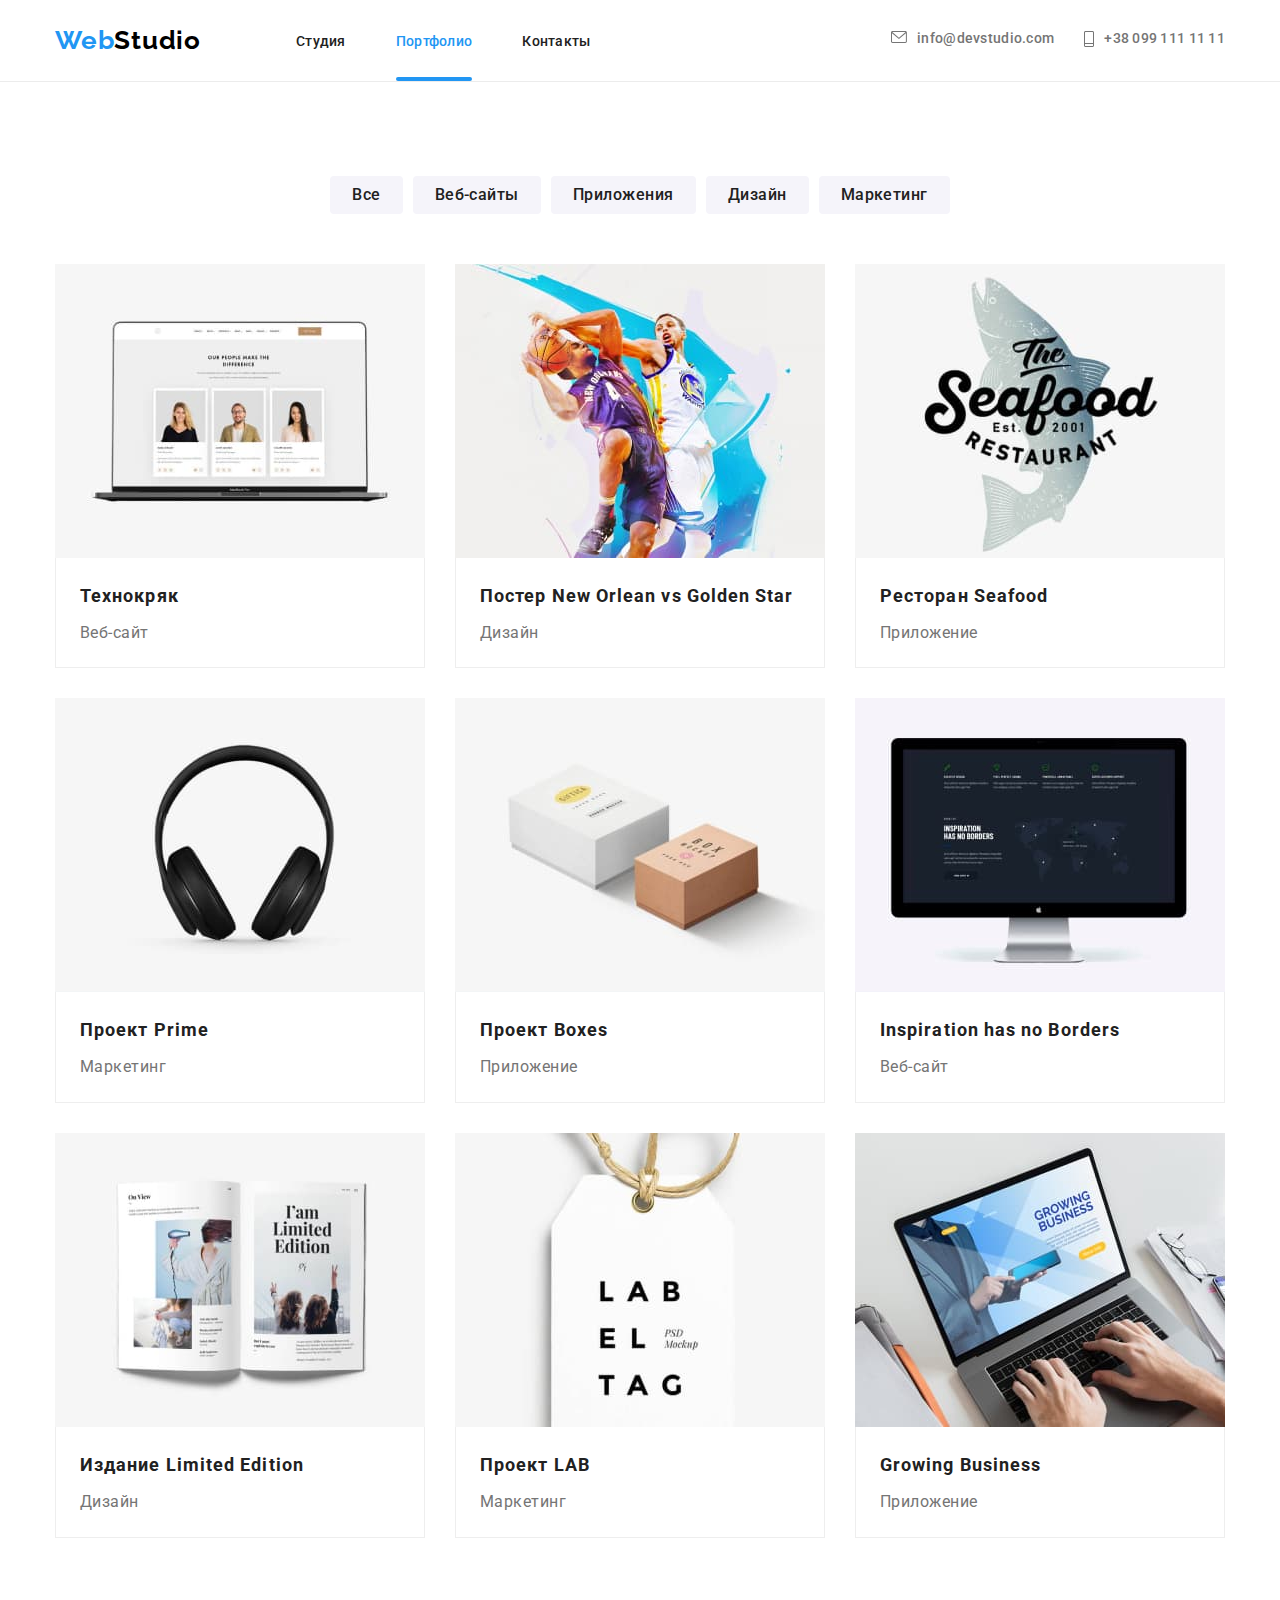
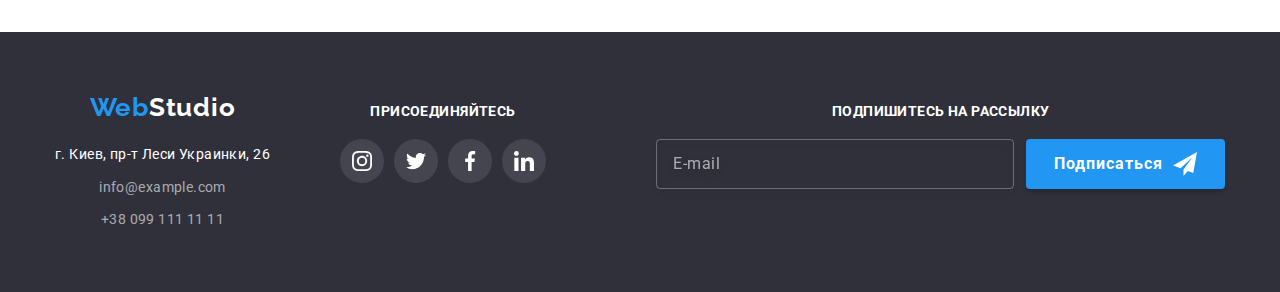
==== commit c029ef80: "add-response-img-activites" ====
--- a/portfolio.html
+++ b/portfolio.html
@@ -271,6 +271,6 @@
         
         
     </footer>
-    <script src="./js/menu.js"></script>
+    <script src="./js/mobile-menu.js"></script>
 </body>
 </html>--- a/css/main.min.css
+++ b/css/main.min.css
@@ -1 +1 @@
-.visually-hidden{position:absolute;width:1px;height:1px;margin:-1px;border:0;padding:0;white-space:nowrap;-webkit-clip-path:inset(100%);clip-path:inset(100%);clip:rect(0 0 0 0);overflow:hidden}img{display:block;max-width:100%}.list{padding:0;margin:0;list-style:none}h1,h2,h3,h4,h5,h6,p{margin-top:0;margin-bottom:0}.container{margin-left:auto;margin-right:auto;padding-left:15px;padding-right:15px}@media screen and (min-width: 480px){.container{width:480px}}@media screen and (min-width: 768px){.container{width:768px}}@media screen and (min-width: 1200px){.container{width:1200px}}body{background-color:#fff;color:#757575;font-family:"Roboto","sans-serif";font-size:14px;letter-spacing:.03em}.page-header{position:relative;border-bottom:1px solid #ececec}.page-header--none-border{border-bottom:0}.page-header-main-nav{display:-webkit-box;display:-ms-flexbox;display:flex;-webkit-box-align:center;-ms-flex-align:center;align-items:center;-webkit-box-pack:justify;-ms-flex-pack:justify;justify-content:space-between}@media screen and (min-width: 768px){.page-header-main-nav{-webkit-box-pack:start;-ms-flex-pack:start;justify-content:flex-start}}.page-header__logo{display:-webkit-box;display:-ms-flexbox;display:flex;-webkit-box-pack:center;-ms-flex-pack:center;justify-content:center;-webkit-box-align:center;-ms-flex-align:center;align-items:center;padding-top:16px;padding-bottom:16px;color:#000;text-decoration:none;font-family:Raleway;font-style:normal;font-weight:700;font-size:26px;line-height:1.2;letter-spacing:.03em;-webkit-transition-property:color;transition-property:color;-webkit-transition-duration:250ms;transition-duration:250ms;-webkit-transition-timing-function:cubic-bezier(0.4, 0, 0.2, 1);transition-timing-function:cubic-bezier(0.4, 0, 0.2, 1)}.page-header__logo--color{color:#2196f3}.page-header__logo:hover,.page-header__logo:focus{color:#2196f3}@media screen and (min-width: 768px){.page-header__logo{padding-top:25px;padding-bottom:25px;margin-right:88px}}@media screen and (min-width: 1200px){.page-header__logo{margin-right:95px}}.page-header-site-nav__list{display:block;margin-bottom:305px}@media screen and (min-width: 768px){.page-header-site-nav__list{display:-webkit-box;display:-ms-flexbox;display:flex;margin-bottom:0}}.page-header-site-nav__item{margin-bottom:32px}.page-header-site-nav__item:last-child{margin-bottom:0}@media screen and (min-width: 768px){.page-header-site-nav__item{margin-bottom:0;margin-right:50px}.page-header-site-nav__item:last-child{margin-right:0}}.page-header-site-nav__link{display:block;color:#212121;font-family:"Roboto";font-style:normal;text-decoration:none;font-weight:500;font-size:40px;line-height:1.17;letter-spacing:.02em;-webkit-transition-property:color;transition-property:color;-webkit-transition-duration:250ms;transition-duration:250ms;-webkit-transition-timing-function:cubic-bezier(0.4, 0, 0.2, 1);transition-timing-function:cubic-bezier(0.4, 0, 0.2, 1)}.page-header-site-nav__link:hover,.page-header-site-nav__link:focus{color:#2196f3}@media screen and (min-width: 768px){.page-header-site-nav__link{padding-top:32px;padding-bottom:32px;font-weight:500;font-size:14px;line-height:16px;letter-spacing:.02em}}.page-header-site-nav__link--current{position:relative;font-family:"Roboto";font-style:normal;color:#2196f3;font-weight:500;font-size:40px;line-height:1.17;letter-spacing:.02em;letter-spacing:.02em;text-decoration:none;display:block}@media screen and (min-width: 768px){.page-header-site-nav__link--current{padding-top:32px;padding-bottom:32px;font-weight:500;font-size:14px;line-height:16px;letter-spacing:.02em}}.page-header-site-nav__link--current::after{position:absolute;content:"";left:0;bottom:0;display:none;width:100%;height:4px;border-radius:2px;background-color:#2196f3}@media screen and (min-width: 768px){.page-header-site-nav__link--current::after{display:block}}.page-header-mobile-site-nav-contacts__list{display:block;margin-bottom:64px}@media screen and (min-width: 768px){.page-header-mobile-site-nav-contacts__list{display:none}}.page-header-mobile-site-nav-contacts__item{margin-bottom:32px}.page-header-mobile-site-nav-contacts__item:last-child{margin-bottom:0}.page-header-mobile-site-nav-contacts__link{color:#757575;font-family:"Roboto";font-style:normal;color:#757575;text-decoration:none;font-weight:500;font-size:24px;line-height:1.16;letter-spacing:.02em;-webkit-transition-property:color;transition-property:color;-webkit-transition-duration:250ms;transition-duration:250ms;-webkit-transition-timing-function:cubic-bezier(0.4, 0, 0.2, 1);transition-timing-function:cubic-bezier(0.4, 0, 0.2, 1)}.page-header-mobile-site-nav-contacts__link:hover,.page-header-mobile-site-nav-contacts__link:focus{color:#2196f3}.page-header-mobile-site-nav-contacts__link--phone{color:#2196f3;text-decoration:none;font-weight:500;font-size:34px;line-height:1.17;letter-spacing:.02em}.page-header-mobile-site-nav-socials__list{display:-webkit-box;display:-ms-flexbox;display:flex}@media screen and (min-width: 768px){.page-header-mobile-site-nav-socials__list{display:none}}.page-header-mobile-site-nav-socials__item{margin-right:10px}.page-header-mobile-site-nav-socials__item::after{content:"";margin-left:10px;border-right:1px solid rgba(33,33,33,.2)}.page-header-mobile-site-nav-socials__item:last-child{margin-right:0}.page-header-mobile-site-nav-socials__item:last-child::after{border-right:0;margin-left:0}.page-header-mobile-site-nav-socials__link{color:#2196f3;text-decoration:none;font-family:"Roboto";font-style:normal;font-weight:500;font-size:18px;line-height:1.22;letter-spacing:.02em}.page-header-site-nav__contacts__list{display:none}@media screen and (min-width: 768px){.page-header-site-nav__contacts__list{display:block;padding-top:20px;padding-bottom:20px;margin-left:auto}}@media screen and (min-width: 1200px){.page-header-site-nav__contacts__list{display:-webkit-box;display:-ms-flexbox;display:flex;padding-top:0;padding-bottom:0;margin-left:auto}}.page-header-site-nav__icon{margin-right:10px;fill:currentColor}.page-header-site-nav-contacts__item{margin-bottom:10px}.page-header-site-nav-contacts__item:last-child{margin-bottom:0}@media screen and (min-width: 1200px){.page-header-site-nav-contacts__item{margin-bottom:0;margin-right:30px}.page-header-site-nav-contacts__item:last-child{margin-right:0}}.page-header-site-nav-contacts__link{color:#757575;font-family:"Roboto";color:#757575;text-decoration:none;font-weight:500;font-size:12px;line-height:1.16;letter-spacing:.02em;display:-webkit-box;display:-ms-flexbox;display:flex;-webkit-transition-property:color;transition-property:color;-webkit-transition-duration:250ms;transition-duration:250ms;-webkit-transition-timing-function:cubic-bezier(0.4, 0, 0.2, 1);transition-timing-function:cubic-bezier(0.4, 0, 0.2, 1)}.page-header-site-nav-contacts__link:hover,.page-header-site-nav-contacts__link:focus{color:#2196f3}@media screen and (min-width: 1200px){.page-header-site-nav-contacts__link{padding-top:30px;padding-bottom:30px;font-size:14px;line-height:1.14}}.page-header-menu__button{cursor:pointer;display:-webkit-inline-box;display:-ms-inline-flexbox;display:inline-flex;margin:0;padding:0;border:none;background-color:rgba(0,0,0,0);-webkit-transition-property:fill;transition-property:fill;-webkit-transition-duration:250ms;transition-duration:250ms;-webkit-transition-timing-function:cubic-bezier(0.4, 0, 0.2, 1);transition-timing-function:cubic-bezier(0.4, 0, 0.2, 1)}.page-header-menu__button:hover,.page-header-menu__button:focus{fill:#2196f3}@media screen and (min-width: 768px){.page-header-menu__button{display:none}}.page-header-menu__button .page-header__icon-close{display:none}.page-header-menu__button.is-open .page-header__icon-close{display:block}.page-header-menu__button.is-open .page-header__icon-menu{display:none}.page-header-menu__container{width:100%;z-index:1;background-color:#fff}.page-header-menu__container.is-open{display:block}@media screen and (max-width: 767px){.page-header-menu__container{display:none;position:absolute;top:100%;left:0;width:100%;padding-top:48px;padding-bottom:48px;padding-left:40px;z-index:1}}@media screen and (min-width: 768px){.page-header-menu__container{display:-webkit-box;display:-ms-flexbox;display:flex;padding:0;z-index:0}}.hero{background-color:#2f303a;background-image:-webkit-gradient(linear, left top, right top, from(rgba(47, 48, 58, 0.4)), to(rgba(47, 48, 58, 0.4))),url(../images/hero.jpg);background-image:linear-gradient(to right, rgba(47, 48, 58, 0.4), rgba(47, 48, 58, 0.4)),url(../images/hero.jpg);background-position:center;text-align:center;padding-top:200px;padding-bottom:200px;height:600px;max-width:1600px;margin-left:auto;margin-right:auto;background-size:cover;background-repeat:no-repeat}.hero__title{margin-bottom:30px;color:#fff;font-family:"Roboto";font-style:normal;font-weight:900;font-size:44px;line-height:1.35;letter-spacing:.06em;text-transform:uppercase}.hero__button{color:#fff;background-color:#2196f3;font-family:"Roboto";font-weight:700;font-size:16px;line-height:1.88;padding:10px 32px;border-radius:4px;min-width:200px;display:inline-block;text-align:center;letter-spacing:.06em;cursor:pointer;border:none;-webkit-transition-property:background-color;transition-property:background-color;-webkit-transition-duration:250ms;transition-duration:250ms;-webkit-transition-timing-function:cubic-bezier(0.4, 0, 0.2, 1);transition-timing-function:cubic-bezier(0.4, 0, 0.2, 1)}.hero__button:hover,.hero__button:focus{background-color:#188ce8}.features{padding-top:60px;padding-bottom:60px}@media screen and (min-width: 768px){.features__list{display:-webkit-box;display:-ms-flexbox;display:flex;-ms-flex-wrap:wrap;flex-wrap:wrap;margin:-15px}}@media screen and (min-width: 1200px){.features__list{margin:-15px}}.features__item{text-align:center}@media screen and (min-width: 768px){.features__item{text-align:left;width:calc((100% - 60px)/2);margin:15px}}@media screen and (min-width: 1200px){.features__item{text-align:left;width:calc((100% - 120px)/4)}}@media screen and (min-width: 1200px)and (max-width: 767px){.features__item:not(:last-child){margin-bottom:30px}}.features__title{margin-bottom:10px;color:#212121;font-family:"Roboto";font-style:normal;font-weight:700;font-size:14px;line-height:1.15;letter-spacing:.03em;text-transform:uppercase}.features__icon{background-color:#f5f4fa;height:120px;width:100%;margin-bottom:30px;border-radius:4px;-webkit-filter:drop-shadow(0px 4px 4px rgba(0, 0, 0, 0.25));filter:drop-shadow(0px 4px 4px rgba(0, 0, 0, 0.25))}.features__text{font-size:14px;line-height:1.7;letter-spacing:.03em}.activites{padding-bottom:94px;text-align:center}@media screen and (max-width: 1199px){.activites{display:none}}.activites__list{display:-webkit-box;display:-ms-flexbox;display:flex}.activites__item{position:relative;margin-right:30px}.activites__item:last-child{margin-right:0}.activites__title{margin-bottom:50px;font-family:"Roboto";font-style:normal;color:#212121;font-weight:700;font-size:36px;line-height:1.2;letter-spacing:.03em}.activites__text{color:#fff;font-weight:700;line-height:1.15;text-align:center;text-transform:uppercase;position:absolute;bottom:0;display:-webkit-box;display:-ms-flexbox;display:flex;-webkit-box-pack:center;-ms-flex-pack:center;justify-content:center;-webkit-box-align:center;-ms-flex-align:center;align-items:center;margin:0;padding:0;height:70px;width:100%;background-image:-webkit-gradient(linear, left top, left bottom, from(rgba(47, 48, 58, 0.8)), to(rgba(47, 48, 58, 0.8)));background-image:linear-gradient(rgba(47, 48, 58, 0.8), rgba(47, 48, 58, 0.8))}.crew{background-color:#f5f4fa;padding-top:94px;padding-bottom:94px;text-align:center}.crew__list{display:-webkit-box;display:-ms-flexbox;display:flex}.crew__item{min-width:270px;background-color:#fff;-webkit-box-shadow:0px 1px 3px rgba(0,0,0,.12),0px 1px 1px rgba(0,0,0,.14),0px 2px 1px rgba(0,0,0,.2);box-shadow:0px 1px 3px rgba(0,0,0,.12),0px 1px 1px rgba(0,0,0,.14),0px 2px 1px rgba(0,0,0,.2);border-radius:0px 0px 4px 4px;margin-right:30px}.crew__item:last-child{margin-right:0}.crew__title{margin-bottom:50px;color:#212121;font-family:"Roboto";font-style:normal;font-weight:700;font-size:36px;line-height:1.15;letter-spacing:.03em}.crew__content{padding-bottom:30px;padding-top:30px}.crew__name{margin-bottom:10px;color:#212121;font-family:"Roboto";font-style:normal;font-weight:500;font-size:16px;line-height:1,2;letter-spacing:.03em}.crew__text{font-size:16px;line-height:1.2;letter-spacing:.03em;margin-bottom:16px}.crew__link__list{display:-webkit-box;display:-ms-flexbox;display:flex;-webkit-box-pack:center;-ms-flex-pack:center;justify-content:center}.crew__link__item{margin-right:10px}.crew__link__item:last-child{margin-right:0}.crew__link{display:-webkit-box;display:-ms-flexbox;display:flex;color:#afb1b8;width:44px;height:44px;border-radius:50%;-webkit-box-pack:center;-ms-flex-pack:center;justify-content:center;-webkit-box-align:center;-ms-flex-align:center;align-items:center;-webkit-transition-property:background-color,color;transition-property:background-color,color;-webkit-transition-duration:250ms;transition-duration:250ms;-webkit-transition-timing-function:cubic-bezier(0.4, 0, 0.2, 1);transition-timing-function:cubic-bezier(0.4, 0, 0.2, 1)}.crew__link:hover,.crew__link:focus{background-color:#2196f3;color:#fff}.crew__icon{fill:currentColor;width:20px;height:20px}.clients{padding-top:94px;padding-bottom:94px;text-align:center}.clients__title{margin-bottom:50px;font-family:"Roboto";font-style:normal;color:#212121;font-weight:700;font-size:36px;line-height:1.2;letter-spacing:.03em}.clients__list{display:-webkit-box;display:-ms-flexbox;display:flex}.clients__item{margin-right:30px}.clients__item:last-child{margin-right:0}.clients__link{width:170px;height:92px;display:-webkit-box;display:-ms-flexbox;display:flex;-webkit-box-pack:center;-ms-flex-pack:center;justify-content:center;-webkit-box-align:center;-ms-flex-align:center;align-items:center;border:1px solid #afb1b8;border-radius:4px;color:#afb1b8;-webkit-transition-property:color,border-color;transition-property:color,border-color;-webkit-transition-duration:250ms;transition-duration:250ms;-webkit-transition-timing-function:cubic-bezier(0.4, 0, 0.2, 1);transition-timing-function:cubic-bezier(0.4, 0, 0.2, 1)}.clients__link:hover,.clients__link:focus{color:#2196f3;border-color:#2196f3}.clients__icon{fill:currentColor}.page-footer__container{display:-webkit-box;display:-ms-flexbox;display:flex;-webkit-box-align:baseline;-ms-flex-align:baseline;align-items:baseline}.page-footer__column{margin-right:70px}.page-footer__column:last-child{margin-right:0}.page-footer{background-color:#2f303a;padding-top:60px;padding-bottom:60px}.page-footer__logo{color:#fff;text-decoration:none;font-family:"Raleway";font-style:normal;font-weight:700;font-size:26px;line-height:1.2;letter-spacing:.03em;display:inline-block;margin-bottom:20px}.page-footer__logo--color{color:#2196f3}.page-footer__adress{color:#fff;text-decoration:none;font-family:"Roboto";font-style:normal;font-weight:400;font-size:14px;line-height:1.7;letter-spacing:.03em;display:block;-webkit-transition-property:color;transition-property:color;-webkit-transition-duration:250ms;transition-duration:250ms;-webkit-transition-timing-function:cubic-bezier(0.4, 0, 0.2, 1);transition-timing-function:cubic-bezier(0.4, 0, 0.2, 1)}.page-footer__adress:hover,.page-footer__adress:focus{color:#2196f3}.page-footer__link__item{margin-bottom:9px}.page-footer__link__item:last-child{margin-bottom:0}.page-footer__link{color:rgba(255,255,255,.6);text-decoration:none;font-family:"Roboto";font-style:normal;font-size:14px;line-height:1.7;letter-spacing:.03em;display:block;-webkit-transition-property:color;transition-property:color;-webkit-transition-duration:250ms;transition-duration:250ms;-webkit-transition-timing-function:cubic-bezier(0.4, 0, 0.2, 1);transition-timing-function:cubic-bezier(0.4, 0, 0.2, 1)}.page-footer__link:hover,.page-footer__link:focus{color:#2196f3}.page-footer-socials__text{color:#fff;font-weight:700;font-size:14px;line-height:1.15;letter-spacing:.03em;text-transform:uppercase;margin-bottom:20px}.page-footer-socials__list{display:-webkit-box;display:-ms-flexbox;display:flex}.page-footer-socials__item{margin-right:10px}.page-footer-socials__item:last-child{margin-right:0}.page-footer-socials__link{width:44px;height:44px;display:-webkit-box;display:-ms-flexbox;display:flex;-webkit-box-pack:center;-ms-flex-pack:center;justify-content:center;-webkit-box-align:center;-ms-flex-align:center;align-items:center;border-radius:50%;color:#fff;background-image:-webkit-gradient(linear, left top, right top, from(rgba(255, 255, 255, 0.1)), to(rgba(255, 255, 255, 0.1)));background-image:linear-gradient(to right, rgba(255, 255, 255, 0.1), rgba(255, 255, 255, 0.1));-webkit-transition-property:background-color;transition-property:background-color;-webkit-transition-duration:250ms;transition-duration:250ms;-webkit-transition-timing-function:cubic-bezier(0.4, 0, 0.2, 1);transition-timing-function:cubic-bezier(0.4, 0, 0.2, 1)}.page-footer-socials__link:hover,.page-footer-socials__link:focus{background-color:#2196f3}.page-footer-socials__icon{width:20px;height:20px;fill:currentColor}.page-footer-form__column{margin-left:auto}.page-footer-form__text{color:#fff;font-weight:700;font-size:14px;line-height:1.15;letter-spacing:.03em;text-transform:uppercase;margin-bottom:20px}.page-footer__field{display:-webkit-box;display:-ms-flexbox;display:flex}.page-footer__input{color:#fff;background-color:inherit;border:1px solid rgba(255,255,255,.3);border-radius:4px;-webkit-filter:drop-shadow(0px 4px 4px rgba(0, 0, 0, 0.15));filter:drop-shadow(0px 4px 4px rgba(0, 0, 0, 0.15));width:358px;height:50px;padding:0 0 0 16px;outline:none;-webkit-transition-property:border-color;transition-property:border-color;-webkit-transition-duration:250ms;transition-duration:250ms;-webkit-transition-timing-function:cubic-bezier(0.4, 0, 0.2, 1);transition-timing-function:cubic-bezier(0.4, 0, 0.2, 1)}.page-footer__input:hover,.page-footer__input:focus{border:1px solid #2196f3}.page-footer__input::-webkit-input-placeholder{font-size:16px;line-height:1.25;letter-spacing:.03em;color:rgba(255,255,255,.6)}.page-footer__input::-moz-placeholder{font-size:16px;line-height:1.25;letter-spacing:.03em;color:rgba(255,255,255,.6)}.page-footer__input:-ms-input-placeholder{font-size:16px;line-height:1.25;letter-spacing:.03em;color:rgba(255,255,255,.6)}.page-footer__input::-ms-input-placeholder{font-size:16px;line-height:1.25;letter-spacing:.03em;color:rgba(255,255,255,.6)}.page-footer__input::placeholder{font-size:16px;line-height:1.25;letter-spacing:.03em;color:rgba(255,255,255,.6)}.page-footer__submit-button{font-family:"Roboto";font-style:normal;font-weight:700;font-size:16px;line-height:1.87;letter-spacing:.06em;margin-left:12px;color:#fff;display:-webkit-box;display:-ms-flexbox;display:flex;-webkit-box-pack:center;-ms-flex-pack:center;justify-content:center;-webkit-box-align:center;-ms-flex-align:center;align-items:center;text-align:center;padding:10px 28px;cursor:pointer;background-color:#2196f3;border:none;-webkit-box-shadow:0px 4px 4px rgba(0,0,0,.15);box-shadow:0px 4px 4px rgba(0,0,0,.15);border-radius:4px;-webkit-transition-property:background-color;transition-property:background-color;-webkit-transition-duration:250ms;transition-duration:250ms;-webkit-transition-timing-function:cubic-bezier(0.4, 0, 0.2, 1);transition-timing-function:cubic-bezier(0.4, 0, 0.2, 1)}.page-footer__submit-button:hover,.page-footer__submit-button:focus{background-color:#188ce8}.page-footer__button__icon{margin-left:10px}.backdrop{position:fixed;top:0;left:0;width:100%;height:100%;background-color:rgba(0,0,0,.2);opacity:1;-webkit-transition:250ms cubic-bezier(0.4, 0, 0.2, 1);transition:250ms cubic-bezier(0.4, 0, 0.2, 1);overflow-y:scroll}.backdrop.is-hidden{opacity:0;pointer-events:none}.backdrop.is-hidden .modal{-webkit-transform:translate(-50%, -50%) scale(0.9);transform:translate(-50%, -50%) scale(0.9)}.modal{position:absolute;top:50%;left:50%;-webkit-transform:translate(-50%, -50%) scale(1);transform:translate(-50%, -50%) scale(1);width:528px;height:581px;background-color:#fff;border-radius:4px;-webkit-box-shadow:0px 1px 3px rgba(0,0,0,.12),0px 1px 1px rgba(0,0,0,.14),0px 2px 1px rgba(0,0,0,.2);box-shadow:0px 1px 3px rgba(0,0,0,.12),0px 1px 1px rgba(0,0,0,.14),0px 2px 1px rgba(0,0,0,.2);-webkit-transition:250ms cubic-bezier(0.4, 0, 0.2, 1);transition:250ms cubic-bezier(0.4, 0, 0.2, 1);padding:40px}.modal__icon{width:18px;height:18px;fill:currentColor}.modal__button{position:fixed;top:0;right:0;display:-webkit-box;display:-ms-flexbox;display:flex;-webkit-box-align:center;-ms-flex-align:center;align-items:center;-webkit-box-pack:center;-ms-flex-pack:center;justify-content:center;margin-top:8px;margin-right:8px;width:30px;height:30px;border-radius:50%;border:1px solid rgba(0,0,0,.1);background-color:var(--primary-bg-color);cursor:pointer;color:#000;-webkit-transition-property:color;transition-property:color;-webkit-transition-duration:250ms;transition-duration:250ms;-webkit-transition-timing-function:cubic-bezier(0.4, 0, 0.2, 1);transition-timing-function:cubic-bezier(0.4, 0, 0.2, 1)}.modal__button:hover,.modal__button:focus{color:#2196f3}.modal__text{text-align:center;font-weight:700;font-size:20px;line-height:1.15;letter-spacing:.03em;color:#212121;margin-bottom:12px}.modal-form__field{display:-webkit-box;display:-ms-flexbox;display:flex;-webkit-box-orient:vertical;-webkit-box-direction:normal;-ms-flex-direction:column;flex-direction:column;position:relative;text-align:start;margin-bottom:10px;-webkit-transition-property:border-color;transition-property:border-color;-webkit-transition-duration:250ms;transition-duration:250ms;-webkit-transition-timing-function:cubic-bezier(0.4, 0, 0.2, 1);transition-timing-function:cubic-bezier(0.4, 0, 0.2, 1);margin-bottom:10px}.modal-form__field:last-child{margin-bottom:0}.modal-form__label{margin-bottom:4px;font-size:12px;line-height:1.15;letter-spacing:.01em}.modal-form__input{padding-left:30px;border:1px solid rgba(33,33,33,.2);border-radius:4px;width:448px;height:40px;outline:none;-webkit-transition-property:border-color;transition-property:border-color;-webkit-transition-duration:250ms;transition-duration:250ms;-webkit-transition-timing-function:cubic-bezier(0.4, 0, 0.2, 1);transition-timing-function:cubic-bezier(0.4, 0, 0.2, 1)}.modal-form__input .modal-form__field:focus-within,.modal-form__field:hover .modal-form__input{border:1px solid #2196f3;color:#2196f3}.modal-form__icon{color:#212121;position:absolute;width:18px;height:18px;top:50%;left:12px;fill:currentColor;-webkit-transition-property:fill;transition-property:fill;-webkit-transition-duration:250ms;transition-duration:250ms;-webkit-transition-timing-function:cubic-bezier(0.4, 0, 0.2, 1);transition-timing-function:cubic-bezier(0.4, 0, 0.2, 1)}.modal-form__icon .modal-form__field:focus-within,.modal-form__field:hover .modal-form__icon{fill:#2196f3}.modal-textarea__field{display:-webkit-box;display:-ms-flexbox;display:flex;-webkit-box-orient:vertical;-webkit-box-direction:normal;-ms-flex-direction:column;flex-direction:column;margin-top:10px;margin-bottom:20px}.modal-textarea__label{margin-bottom:4px;font-size:12px;line-height:1.15;letter-spacing:.01em}.modal-textarea-comment{border:1px solid rgba(33,33,33,.2);border-radius:4px;width:448px;height:120px;resize:none;padding:12px 16px;outline:none;-webkit-transition-property:border-color;transition-property:border-color;-webkit-transition-duration:250ms;transition-duration:250ms;-webkit-transition-timing-function:cubic-bezier(0.4, 0, 0.2, 1);transition-timing-function:cubic-bezier(0.4, 0, 0.2, 1)}.modal-textarea-comment:hover,.modal-textarea-comment:focus{border-color:#2196f3;color:#2196f3}.modal-textarea-comment::-webkit-input-placeholder{color:rgba(117,117,117,.5);font-size:12px;line-height:1.15;letter-spacing:.01em}.modal-textarea-comment::-moz-placeholder{color:rgba(117,117,117,.5);font-size:12px;line-height:1.15;letter-spacing:.01em}.modal-textarea-comment:-ms-input-placeholder{color:rgba(117,117,117,.5);font-size:12px;line-height:1.15;letter-spacing:.01em}.modal-textarea-comment::-ms-input-placeholder{color:rgba(117,117,117,.5);font-size:12px;line-height:1.15;letter-spacing:.01em}.modal-textarea-comment::placeholder{color:rgba(117,117,117,.5);font-size:12px;line-height:1.15;letter-spacing:.01em}.modal-checkbox__field{display:-webkit-box;display:-ms-flexbox;display:flex;-webkit-box-align:center;-ms-flex-align:center;align-items:center;-webkit-box-pack:center;-ms-flex-pack:center;justify-content:center;margin-bottom:30px;font-size:1.71;line-height:24px;letter-spacing:.03em}.modal-checkbox__input{position:absolute;width:1px;height:1px;margin:-1px;border:0;padding:0;clip:rect(0 0 0 0);overflow:hidden}.modal-checkbox__input:checked+.modal-checkbox__icon{border-color:#2196f3;background-color:#2196f3;background-origin:border-box}.modal-checkbox__label{font-size:1.71;line-height:24px;letter-spacing:.03em;margin-left:7px}.modal-checkbox__icon{width:16px;height:15px;border:2px solid #212121;border-radius:4px;-webkit-transition-property:border-color color;transition-property:border-color color;-webkit-transition-duration:250ms;transition-duration:250ms;-webkit-transition-timing-function:cubic-bezier(0.4, 0, 0.2, 1);transition-timing-function:cubic-bezier(0.4, 0, 0.2, 1)}.modal-checkbox__link{font-family:"Roboto";font-style:normal;font-weight:400;font-size:14px;line-height:1.71;letter-spacing:.03em;-webkit-text-decoration-line:underline;text-decoration-line:underline;color:#2196f3}.modal__submit-button{font-family:"Roboto";font-style:normal;font-weight:700;font-size:16px;line-height:1.87;display:-webkit-box;display:-ms-flexbox;display:flex;-webkit-box-align:center;-ms-flex-align:center;align-items:center;-webkit-box-pack:center;-ms-flex-pack:center;justify-content:center;letter-spacing:.06em;margin-left:auto;margin-right:auto;color:#fff;background-color:#2196f3;border:none;padding:10px 55px;-webkit-box-shadow:0px 4px 4px rgba(0,0,0,.15);box-shadow:0px 4px 4px rgba(0,0,0,.15);border-radius:4px;cursor:pointer;-webkit-transition-property:background-color;transition-property:background-color;-webkit-transition-duration:250ms;transition-duration:250ms;-webkit-transition-timing-function:cubic-bezier(0.4, 0, 0.2, 1);transition-timing-function:cubic-bezier(0.4, 0, 0.2, 1)}.modal__submit-button:hover,.modal__submit-button:focus{background-color:#188ce8}.portfolio{padding-top:94px;padding-bottom:94px}.portfolio-button__list{display:-webkit-box;display:-ms-flexbox;display:flex;-webkit-box-pack:center;-ms-flex-pack:center;justify-content:center;margin-bottom:50px}.portfolio-button__item{margin-right:10px}.portfolio-button__item:last-child{margin-right:0}.portfolio-button{color:#212121;background-color:#f5f4fa;padding:6px 22px;border-radius:4px;border:none;font-family:"Roboto";font-style:normal;font-weight:500;font-size:16px;line-height:1.6;letter-spacing:.03em;cursor:pointer;-webkit-transition-property:color,background-color,-webkit-box-shadow,-webkit-filter;transition-property:color,background-color,-webkit-box-shadow,-webkit-filter;transition-property:box-shadow,color,background-color,filter;transition-property:box-shadow,color,background-color,filter,-webkit-box-shadow,-webkit-filter;-webkit-transition-duration:250ms;transition-duration:250ms;-webkit-transition-timing-function:cubic-bezier(0.4, 0, 0.2, 1);transition-timing-function:cubic-bezier(0.4, 0, 0.2, 1)}.portfolio-button:hover,.portfolio-button:focus{color:#fff;background-color:#2196f3;-webkit-box-shadow:0px 3px 1px rgba(0,0,0,.1),0px 1px 2px rgba(0,0,0,.08),0px 2px 2px rgba(0,0,0,.12);box-shadow:0px 3px 1px rgba(0,0,0,.1),0px 1px 2px rgba(0,0,0,.08),0px 2px 2px rgba(0,0,0,.12)}.card-set{display:-webkit-box;display:-ms-flexbox;display:flex;-ms-flex-wrap:wrap;flex-wrap:wrap;margin-left:-30px;margin-top:-30px}.card-set__link{text-decoration:none;display:block;-webkit-transition-property:-webkit-box-shadow;transition-property:-webkit-box-shadow;transition-property:box-shadow;transition-property:box-shadow, -webkit-box-shadow;-webkit-transition-duration:250ms;transition-duration:250ms;-webkit-transition-timing-function:cubic-bezier(0.4, 0, 0.2, 1);transition-timing-function:cubic-bezier(0.4, 0, 0.2, 1)}.card-set__link:hover,.card-set__link:focus{-webkit-box-shadow:0px 1px 1px rgba(0,0,0,.12),0px 4px 4px rgba(0,0,0,.06),1px 4px 6px rgba(0,0,0,.16);box-shadow:0px 1px 1px rgba(0,0,0,.12),0px 4px 4px rgba(0,0,0,.06),1px 4px 6px rgba(0,0,0,.16)}.card-set__item{-ms-flex-preferred-size:calc(33.3333333333% - 30px);flex-basis:calc(33.3333333333% - 30px);margin-top:30px;margin-left:30px}.card-set__thumb{position:relative;overflow:hidden}.card-set__animation{-webkit-transform:translateY(100%);transform:translateY(100%);position:absolute;top:0;left:0;width:100%;height:100%;background-color:rgba(33,150,243,.9);-webkit-transition:250ms cubic-bezier(0.4, 0, 0.2, 1);transition:250ms cubic-bezier(0.4, 0, 0.2, 1)}.card-set__link:hover .card-set__animation{-webkit-transform:translateY(0);transform:translateY(0)}.card-set__link:focus .card-set__animation{-webkit-transform:translateY(0);transform:translateY(0)}.card-set__overlay{position:absolute;top:50%;left:50%;-webkit-transform:translate(-50%, -50%);transform:translate(-50%, -50%)}.card-set__overlay__text{color:#fff;font-size:18px;line-height:1.55;letter-spacing:.03em;min-width:322px}.card-set__content{padding:20px 24px;border-bottom:1px solid #eee;border-left:1px solid #eee;border-right:1px solid #eee}.card-set__name{color:#212121;margin-bottom:4px;font-family:"Roboto";font-style:normal;font-weight:700;font-size:18px;line-height:2;letter-spacing:.06em}.card-set__text{color:#757575;font-size:16px;line-height:1.85;letter-spacing:.03em}/*# sourceMappingURL=main.min.css.map */+.visually-hidden{position:absolute;width:1px;height:1px;margin:-1px;border:0;padding:0;white-space:nowrap;-webkit-clip-path:inset(100%);clip-path:inset(100%);clip:rect(0 0 0 0);overflow:hidden}img{display:block;max-width:100%;height:auto}.list{padding:0;margin:0;list-style:none}h1,h2,h3,h4,h5,h6,p{margin-top:0;margin-bottom:0}.container{margin-left:auto;margin-right:auto;padding-left:15px;padding-right:15px}@media screen and (min-width: 480px){.container{width:480px}}@media screen and (min-width: 768px){.container{width:768px}}@media screen and (min-width: 1200px){.container{width:1200px}}body{background-color:#fff;color:#757575;font-family:"Roboto","sans-serif";font-size:14px;letter-spacing:.03em}body.modal-open{overflow:hidden}.page-header{position:relative;border-bottom:1px solid #ececec}.page-header--none-border{border-bottom:0}.page-header-main-nav{display:-webkit-box;display:-ms-flexbox;display:flex;-webkit-box-align:center;-ms-flex-align:center;align-items:center;-webkit-box-pack:justify;-ms-flex-pack:justify;justify-content:space-between}@media screen and (min-width: 768px){.page-header-main-nav{-webkit-box-pack:start;-ms-flex-pack:start;justify-content:flex-start}}.page-header__logo{display:-webkit-box;display:-ms-flexbox;display:flex;-webkit-box-pack:center;-ms-flex-pack:center;justify-content:center;-webkit-box-align:center;-ms-flex-align:center;align-items:center;padding-top:16px;padding-bottom:16px;color:#000;text-decoration:none;font-family:Raleway;font-style:normal;font-weight:700;font-size:26px;line-height:1.2;letter-spacing:.03em;-webkit-transition-property:color;transition-property:color;-webkit-transition-duration:250ms;transition-duration:250ms;-webkit-transition-timing-function:cubic-bezier(0.4, 0, 0.2, 1);transition-timing-function:cubic-bezier(0.4, 0, 0.2, 1)}.page-header__logo--color{color:#2196f3}.page-header__logo:hover,.page-header__logo:focus{color:#2196f3}@media screen and (min-width: 768px){.page-header__logo{padding-top:25px;padding-bottom:25px;margin-right:88px}}@media screen and (min-width: 1200px){.page-header__logo{margin-right:95px}}.page-header-site-nav__list{display:block;margin-bottom:305px}@media screen and (min-width: 768px){.page-header-site-nav__list{display:-webkit-box;display:-ms-flexbox;display:flex;margin-bottom:0}}.page-header-site-nav__item{margin-bottom:32px}.page-header-site-nav__item:last-child{margin-bottom:0}@media screen and (min-width: 768px){.page-header-site-nav__item{margin-bottom:0;margin-right:50px}.page-header-site-nav__item:last-child{margin-right:0}}.page-header-site-nav__link{display:block;color:#212121;font-family:"Roboto";font-style:normal;text-decoration:none;font-weight:500;font-size:40px;line-height:1.17;letter-spacing:.02em;-webkit-transition-property:color;transition-property:color;-webkit-transition-duration:250ms;transition-duration:250ms;-webkit-transition-timing-function:cubic-bezier(0.4, 0, 0.2, 1);transition-timing-function:cubic-bezier(0.4, 0, 0.2, 1)}.page-header-site-nav__link:hover,.page-header-site-nav__link:focus{color:#2196f3}@media screen and (min-width: 768px){.page-header-site-nav__link{padding-top:32px;padding-bottom:32px;font-weight:500;font-size:14px;line-height:16px;letter-spacing:.02em}}.page-header-site-nav__link--current{position:relative;font-family:"Roboto";font-style:normal;color:#2196f3;font-weight:500;font-size:40px;line-height:1.17;letter-spacing:.02em;letter-spacing:.02em;text-decoration:none;display:block}@media screen and (min-width: 768px){.page-header-site-nav__link--current{padding-top:32px;padding-bottom:32px;font-weight:500;font-size:14px;line-height:16px;letter-spacing:.02em}}.page-header-site-nav__link--current::after{position:absolute;content:"";left:0;bottom:0;display:none;width:100%;height:4px;border-radius:2px;background-color:#2196f3}@media screen and (min-width: 768px){.page-header-site-nav__link--current::after{display:block}}.page-header-mobile-site-nav-contacts__list{display:block;margin-bottom:64px}@media screen and (min-width: 768px){.page-header-mobile-site-nav-contacts__list{display:none}}.page-header-mobile-site-nav-contacts__item{margin-bottom:32px}.page-header-mobile-site-nav-contacts__item:last-child{margin-bottom:0}.page-header-mobile-site-nav-contacts__link{color:#757575;font-family:"Roboto";font-style:normal;color:#757575;text-decoration:none;font-weight:500;font-size:24px;line-height:1.16;letter-spacing:.02em;-webkit-transition-property:color;transition-property:color;-webkit-transition-duration:250ms;transition-duration:250ms;-webkit-transition-timing-function:cubic-bezier(0.4, 0, 0.2, 1);transition-timing-function:cubic-bezier(0.4, 0, 0.2, 1)}.page-header-mobile-site-nav-contacts__link:hover,.page-header-mobile-site-nav-contacts__link:focus{color:#2196f3}.page-header-mobile-site-nav-contacts__link--phone{color:#2196f3;text-decoration:none;font-weight:500;font-size:34px;line-height:1.17;letter-spacing:.02em}.page-header-mobile-site-nav-socials__list{display:-webkit-box;display:-ms-flexbox;display:flex}@media screen and (min-width: 768px){.page-header-mobile-site-nav-socials__list{display:none}}.page-header-mobile-site-nav-socials__item{margin-right:10px}.page-header-mobile-site-nav-socials__item::after{content:"";margin-left:10px;border-right:1px solid rgba(33,33,33,.2)}.page-header-mobile-site-nav-socials__item:last-child{margin-right:0}.page-header-mobile-site-nav-socials__item:last-child::after{border-right:0;margin-left:0}.page-header-mobile-site-nav-socials__link{color:#2196f3;text-decoration:none;font-family:"Roboto";font-style:normal;font-weight:500;font-size:18px;line-height:1.22;letter-spacing:.02em}.page-header-site-nav__contacts__list{display:none}@media screen and (min-width: 768px){.page-header-site-nav__contacts__list{display:block;padding-top:20px;padding-bottom:20px;margin-left:auto}}@media screen and (min-width: 1200px){.page-header-site-nav__contacts__list{display:-webkit-box;display:-ms-flexbox;display:flex;padding-top:0;padding-bottom:0;margin-left:auto}}.page-header-site-nav__icon{margin-right:10px;fill:currentColor}.page-header-site-nav-contacts__item{margin-bottom:10px}.page-header-site-nav-contacts__item:last-child{margin-bottom:0}@media screen and (min-width: 1200px){.page-header-site-nav-contacts__item{margin-bottom:0;margin-right:30px}.page-header-site-nav-contacts__item:last-child{margin-right:0}}.page-header-site-nav-contacts__link{color:#757575;font-family:"Roboto";color:#757575;text-decoration:none;font-weight:500;font-size:12px;line-height:1.16;letter-spacing:.02em;display:-webkit-box;display:-ms-flexbox;display:flex;-webkit-transition-property:color;transition-property:color;-webkit-transition-duration:250ms;transition-duration:250ms;-webkit-transition-timing-function:cubic-bezier(0.4, 0, 0.2, 1);transition-timing-function:cubic-bezier(0.4, 0, 0.2, 1)}.page-header-site-nav-contacts__link:hover,.page-header-site-nav-contacts__link:focus{color:#2196f3}@media screen and (min-width: 1200px){.page-header-site-nav-contacts__link{padding-top:30px;padding-bottom:30px;font-size:14px;line-height:1.14}}.page-header-menu__button{cursor:pointer;display:-webkit-inline-box;display:-ms-inline-flexbox;display:inline-flex;margin:0;padding:0;border:none;background-color:rgba(0,0,0,0);-webkit-transition-property:fill;transition-property:fill;-webkit-transition-duration:250ms;transition-duration:250ms;-webkit-transition-timing-function:cubic-bezier(0.4, 0, 0.2, 1);transition-timing-function:cubic-bezier(0.4, 0, 0.2, 1)}.page-header-menu__button:hover,.page-header-menu__button:focus{fill:#2196f3}@media screen and (min-width: 768px){.page-header-menu__button{display:none}}.page-header-menu__button .page-header__icon-close{display:none}.page-header-menu__button.is-open .page-header__icon-close{display:block}.page-header-menu__button.is-open .page-header__icon-menu{display:none}.page-header-menu__container{width:100%;z-index:1;background-color:#fff}@media screen and (max-width: 767px){.page-header-menu__container{display:none;position:absolute;top:100%;left:0;width:100%;padding-top:48px;padding-bottom:48px;padding-left:40px;z-index:1}.page-header-menu__container.is-open{display:block}}@media screen and (min-width: 768px){.page-header-menu__container{display:-webkit-box;display:-ms-flexbox;display:flex;padding:0;z-index:0}}.hero{background-color:#2f303a;background-image:-webkit-gradient(linear, left top, right top, from(rgba(47, 48, 58, 0.4)), to(rgba(47, 48, 58, 0.4))),url(../images/hero.jpg);background-image:linear-gradient(to right, rgba(47, 48, 58, 0.4), rgba(47, 48, 58, 0.4)),url(../images/hero.jpg);background-position:center;text-align:center;padding-top:200px;padding-bottom:200px;height:600px;max-width:1600px;margin-left:auto;margin-right:auto;background-size:cover;background-repeat:no-repeat}.hero__title{margin-bottom:30px;color:#fff;font-family:"Roboto";font-style:normal;font-weight:900;font-size:44px;line-height:1.35;letter-spacing:.06em;text-transform:uppercase}.hero__button{color:#fff;background-color:#2196f3;font-family:"Roboto";font-weight:700;font-size:16px;line-height:1.88;padding:10px 32px;border-radius:4px;min-width:200px;display:inline-block;text-align:center;letter-spacing:.06em;cursor:pointer;border:none;-webkit-transition-property:background-color;transition-property:background-color;-webkit-transition-duration:250ms;transition-duration:250ms;-webkit-transition-timing-function:cubic-bezier(0.4, 0, 0.2, 1);transition-timing-function:cubic-bezier(0.4, 0, 0.2, 1)}.hero__button:hover,.hero__button:focus{background-color:#188ce8}.features{padding-top:60px;padding-bottom:60px}@media screen and (min-width: 768px){.features__list{display:-webkit-box;display:-ms-flexbox;display:flex;-ms-flex-wrap:wrap;flex-wrap:wrap;margin:-15px}}.features__item{text-align:center}@media screen and (min-width: 768px){.features__item{text-align:left;width:calc((100% - 60px)/2);margin:15px}}@media screen and (min-width: 1200px){.features__item{text-align:left;width:calc((100% - 120px)/4)}}@media screen and (min-width: 1200px)and (max-width: 767px){.features__item:not(:last-child){margin-bottom:30px}}.features__title{margin-bottom:10px;color:#212121;font-family:"Roboto";font-style:normal;font-weight:700;font-size:14px;line-height:1.15;letter-spacing:.03em;text-transform:uppercase}.features__icon{background-color:#f5f4fa;height:120px;width:100%;margin-bottom:30px;border-radius:4px;-webkit-filter:drop-shadow(0px 4px 4px rgba(0, 0, 0, 0.25));filter:drop-shadow(0px 4px 4px rgba(0, 0, 0, 0.25))}.features__text{font-size:14px;line-height:1.7;letter-spacing:.03em}.activites{padding-bottom:94px;text-align:center}@media screen and (max-width: 1199px){.activites{display:none}}.activites__list{display:-webkit-box;display:-ms-flexbox;display:flex}.activites__item{position:relative;margin-right:30px}.activites__item:last-child{margin-right:0}.activites__title{margin-bottom:50px;font-family:"Roboto";font-style:normal;color:#212121;font-weight:700;font-size:36px;line-height:1.2;letter-spacing:.03em}.activites__text{color:#fff;font-weight:700;line-height:1.15;text-align:center;text-transform:uppercase;position:absolute;bottom:0;display:-webkit-box;display:-ms-flexbox;display:flex;-webkit-box-pack:center;-ms-flex-pack:center;justify-content:center;-webkit-box-align:center;-ms-flex-align:center;align-items:center;margin:0;padding:0;height:70px;width:100%;background-image:-webkit-gradient(linear, left top, left bottom, from(rgba(47, 48, 58, 0.8)), to(rgba(47, 48, 58, 0.8)));background-image:linear-gradient(rgba(47, 48, 58, 0.8), rgba(47, 48, 58, 0.8))}.crew{background-color:#f5f4fa;padding-top:94px;padding-bottom:94px;text-align:center}@media screen and (min-width: 768px){.crew__list{display:-webkit-box;display:-ms-flexbox;display:flex;-ms-flex-wrap:wrap;flex-wrap:wrap;margin:-30px}}.crew__item{background-color:#fff;-webkit-box-shadow:0px 1px 3px rgba(0,0,0,.12),0px 1px 1px rgba(0,0,0,.14),0px 2px 1px rgba(0,0,0,.2);box-shadow:0px 1px 3px rgba(0,0,0,.12),0px 1px 1px rgba(0,0,0,.14),0px 2px 1px rgba(0,0,0,.2);border-radius:0px 0px 4px 4px}@media screen and (max-width: 767px){.crew__item{margin-bottom:30px}.crew__item:last-child{margin-bottom:0}}@media screen and (min-width: 768px){.crew__item{width:calc((100% - 120px)/2);margin:30px}}@media screen and (min-width: 1200px){.crew__item{width:calc((100% - 240px)/4);margin:30px}}.crew__title{margin-bottom:50px;color:#212121;font-family:"Roboto";font-style:normal;font-weight:700;font-size:36px;line-height:1.15;letter-spacing:.03em}.crew__content{padding-bottom:30px;padding-top:30px}.crew__name{margin-bottom:10px;color:#212121;font-family:"Roboto";font-style:normal;font-weight:500;font-size:16px;line-height:1,2;letter-spacing:.03em}.crew__text{font-size:16px;line-height:1.2;letter-spacing:.03em;margin-bottom:16px}.crew__link__list{display:-webkit-box;display:-ms-flexbox;display:flex;-webkit-box-pack:center;-ms-flex-pack:center;justify-content:center}.crew__link__item{margin-right:10px}.crew__link__item:last-child{margin-right:0}.crew__link{display:-webkit-box;display:-ms-flexbox;display:flex;color:#afb1b8;width:44px;height:44px;border-radius:50%;-webkit-box-pack:center;-ms-flex-pack:center;justify-content:center;-webkit-box-align:center;-ms-flex-align:center;align-items:center;-webkit-transition-property:background-color,color;transition-property:background-color,color;-webkit-transition-duration:250ms;transition-duration:250ms;-webkit-transition-timing-function:cubic-bezier(0.4, 0, 0.2, 1);transition-timing-function:cubic-bezier(0.4, 0, 0.2, 1)}.crew__link:hover,.crew__link:focus{background-color:#2196f3;color:#fff}.crew__icon{fill:currentColor;width:20px;height:20px}.clients{padding-top:94px;padding-bottom:94px;text-align:center}.clients__title{margin-bottom:50px;font-family:"Roboto";font-style:normal;color:#212121;font-weight:700;font-size:36px;line-height:1.2;letter-spacing:.03em}.clients__list{display:-webkit-box;display:-ms-flexbox;display:flex}.clients__item{margin-right:30px}.clients__item:last-child{margin-right:0}.clients__link{width:170px;height:92px;display:-webkit-box;display:-ms-flexbox;display:flex;-webkit-box-pack:center;-ms-flex-pack:center;justify-content:center;-webkit-box-align:center;-ms-flex-align:center;align-items:center;border:1px solid #afb1b8;border-radius:4px;color:#afb1b8;-webkit-transition-property:color,border-color;transition-property:color,border-color;-webkit-transition-duration:250ms;transition-duration:250ms;-webkit-transition-timing-function:cubic-bezier(0.4, 0, 0.2, 1);transition-timing-function:cubic-bezier(0.4, 0, 0.2, 1)}.clients__link:hover,.clients__link:focus{color:#2196f3;border-color:#2196f3}.clients__icon{fill:currentColor}.page-footer__container{text-align:center}@media screen and (min-width: 768px){.page-footer__container{display:-webkit-box;display:-ms-flexbox;display:flex;-ms-flex-wrap:wrap;flex-wrap:wrap;-webkit-box-orient:horizontal;-webkit-box-direction:normal;-ms-flex-direction:row;flex-direction:row;-webkit-box-align:baseline;-ms-flex-align:baseline;align-items:baseline;-webkit-box-pack:justify;-ms-flex-pack:justify;justify-content:space-between}}.page-footer__column{margin-bottom:60px}@media screen and (min-width: 1200px){.page-footer__column{margin-bottom:0;margin-right:70px}}.page-footer{background-color:#2f303a;padding-top:60px;padding-bottom:60px}.page-footer__logo{color:#fff;text-decoration:none;font-family:"Raleway";font-style:normal;font-weight:700;font-size:26px;line-height:1.2;letter-spacing:.03em;display:inline-block;margin-bottom:20px}.page-footer__logo--color{color:#2196f3}.page-footer__adress{color:#fff;text-decoration:none;font-family:"Roboto";font-style:normal;font-weight:400;font-size:14px;line-height:1.7;letter-spacing:.03em;display:block;-webkit-transition-property:color;transition-property:color;-webkit-transition-duration:250ms;transition-duration:250ms;-webkit-transition-timing-function:cubic-bezier(0.4, 0, 0.2, 1);transition-timing-function:cubic-bezier(0.4, 0, 0.2, 1)}.page-footer__adress:hover,.page-footer__adress:focus{color:#2196f3}.page-footer__link__item{margin-bottom:9px}.page-footer__link__item:last-child{margin-bottom:0}.page-footer__link{color:rgba(255,255,255,.6);text-decoration:none;font-family:"Roboto";font-style:normal;font-size:14px;line-height:1.7;letter-spacing:.03em;display:block;-webkit-transition-property:color;transition-property:color;-webkit-transition-duration:250ms;transition-duration:250ms;-webkit-transition-timing-function:cubic-bezier(0.4, 0, 0.2, 1);transition-timing-function:cubic-bezier(0.4, 0, 0.2, 1)}.page-footer__link:hover,.page-footer__link:focus{color:#2196f3}.page-footer-socials__text{color:#fff;font-weight:700;font-size:14px;line-height:1.15;letter-spacing:.03em;text-transform:uppercase;margin-bottom:20px}.page-footer-socials__list{display:-webkit-box;display:-ms-flexbox;display:flex;-webkit-box-pack:center;-ms-flex-pack:center;justify-content:center}.page-footer-socials__item{margin-right:10px}.page-footer-socials__item:last-child{margin-right:0}.page-footer-socials__link{width:44px;height:44px;display:-webkit-box;display:-ms-flexbox;display:flex;-webkit-box-pack:center;-ms-flex-pack:center;justify-content:center;-webkit-box-align:center;-ms-flex-align:center;align-items:center;border-radius:50%;color:#fff;background-image:-webkit-gradient(linear, left top, right top, from(rgba(255, 255, 255, 0.1)), to(rgba(255, 255, 255, 0.1)));background-image:linear-gradient(to right, rgba(255, 255, 255, 0.1), rgba(255, 255, 255, 0.1));-webkit-transition-property:background-color;transition-property:background-color;-webkit-transition-duration:250ms;transition-duration:250ms;-webkit-transition-timing-function:cubic-bezier(0.4, 0, 0.2, 1);transition-timing-function:cubic-bezier(0.4, 0, 0.2, 1)}.page-footer-socials__link:hover,.page-footer-socials__link:focus{background-color:#2196f3}.page-footer-socials__icon{width:20px;height:20px;fill:currentColor}.page-footer-form__column{margin-right:auto;margin-left:auto}@media screen and (min-width: 1200px){.page-footer-form__column{margin-right:0;margin-left:auto}}.page-footer-form__text{color:#fff;font-weight:700;font-size:14px;line-height:1.15;letter-spacing:.03em;text-transform:uppercase;margin-bottom:20px}.page-footer__field{display:-webkit-box;display:-ms-flexbox;display:flex;-webkit-box-orient:vertical;-webkit-box-direction:normal;-ms-flex-direction:column;flex-direction:column;-webkit-box-align:center;-ms-flex-align:center;align-items:center}@media screen and (min-width: 1200px){.page-footer__field{-webkit-box-orient:horizontal;-webkit-box-direction:normal;-ms-flex-direction:row;flex-direction:row}}.page-footer__input{color:#fff;background-color:inherit;border:1px solid rgba(255,255,255,.3);border-radius:4px;-webkit-filter:drop-shadow(0px 4px 4px rgba(0, 0, 0, 0.15));filter:drop-shadow(0px 4px 4px rgba(0, 0, 0, 0.15));width:450px;height:50px;margin-bottom:20px;padding:0 0 0 16px;outline:none;-webkit-transition-property:border-color;transition-property:border-color;-webkit-transition-duration:250ms;transition-duration:250ms;-webkit-transition-timing-function:cubic-bezier(0.4, 0, 0.2, 1);transition-timing-function:cubic-bezier(0.4, 0, 0.2, 1)}@media screen and (min-width: 1200px){.page-footer__input{width:358px;margin-bottom:0;margin-right:12px}}.page-footer__input:hover,.page-footer__input:focus{border:1px solid #2196f3}.page-footer__input::-webkit-input-placeholder{font-size:16px;line-height:1.25;letter-spacing:.03em;color:rgba(255,255,255,.6)}.page-footer__input::-moz-placeholder{font-size:16px;line-height:1.25;letter-spacing:.03em;color:rgba(255,255,255,.6)}.page-footer__input:-ms-input-placeholder{font-size:16px;line-height:1.25;letter-spacing:.03em;color:rgba(255,255,255,.6)}.page-footer__input::-ms-input-placeholder{font-size:16px;line-height:1.25;letter-spacing:.03em;color:rgba(255,255,255,.6)}.page-footer__input::placeholder{font-size:16px;line-height:1.25;letter-spacing:.03em;color:rgba(255,255,255,.6)}.page-footer__submit-button{font-family:"Roboto";font-style:normal;font-weight:700;font-size:16px;line-height:1.87;letter-spacing:.06em;color:#fff;display:-webkit-box;display:-ms-flexbox;display:flex;-webkit-box-pack:center;-ms-flex-pack:center;justify-content:center;-webkit-box-align:center;-ms-flex-align:center;align-items:center;text-align:center;padding:10px 28px;cursor:pointer;background-color:#2196f3;border:none;-webkit-box-shadow:0px 4px 4px rgba(0,0,0,.15);box-shadow:0px 4px 4px rgba(0,0,0,.15);border-radius:4px;-webkit-transition-property:background-color;transition-property:background-color;-webkit-transition-duration:250ms;transition-duration:250ms;-webkit-transition-timing-function:cubic-bezier(0.4, 0, 0.2, 1);transition-timing-function:cubic-bezier(0.4, 0, 0.2, 1)}.page-footer__submit-button:hover,.page-footer__submit-button:focus{background-color:#188ce8}.page-footer__button__icon{margin-left:10px}.backdrop{position:fixed;top:0;left:0;width:100%;height:100%;background-color:rgba(0,0,0,.2);opacity:1;-webkit-transition:250ms cubic-bezier(0.4, 0, 0.2, 1);transition:250ms cubic-bezier(0.4, 0, 0.2, 1);overflow-y:scroll}.backdrop.is-hidden{opacity:0;pointer-events:none}.backdrop.is-hidden .modal{-webkit-transform:translate(-50%, -50%) scale(0.9);transform:translate(-50%, -50%) scale(0.9)}.modal{width:450px;height:609px;position:absolute;top:50%;left:50%;-webkit-transform:translate(-50%, -50%);transform:translate(-50%, -50%);background-color:#fff;border-radius:4px;-webkit-box-shadow:0px 1px 3px rgba(0,0,0,.12),0px 1px 1px rgba(0,0,0,.14),0px 2px 1px rgba(0,0,0,.2);box-shadow:0px 1px 3px rgba(0,0,0,.12),0px 1px 1px rgba(0,0,0,.14),0px 2px 1px rgba(0,0,0,.2);-webkit-transition:250ms cubic-bezier(0.4, 0, 0.2, 1);transition:250ms cubic-bezier(0.4, 0, 0.2, 1);padding:40px}@media(min-width: 1200px){.modal{width:528px;height:581px}}.modal__icon{width:18px;height:18px;fill:currentColor}.modal__button{position:fixed;top:0;right:0;display:-webkit-box;display:-ms-flexbox;display:flex;-webkit-box-align:center;-ms-flex-align:center;align-items:center;-webkit-box-pack:center;-ms-flex-pack:center;justify-content:center;margin-top:8px;margin-right:8px;width:30px;height:30px;border-radius:50%;border:1px solid rgba(0,0,0,.1);background-color:var(--primary-bg-color);cursor:pointer;color:#000;-webkit-transition-property:color;transition-property:color;-webkit-transition-duration:250ms;transition-duration:250ms;-webkit-transition-timing-function:cubic-bezier(0.4, 0, 0.2, 1);transition-timing-function:cubic-bezier(0.4, 0, 0.2, 1)}.modal__button:hover,.modal__button:focus{color:#2196f3}.modal-form{width:370px}@media(min-width: 1200px){.modal-form{width:448px}}.modal__text{text-align:center;font-weight:700;font-size:20px;line-height:1.15;letter-spacing:.03em;color:#212121;margin-bottom:12px}.modal-form__field{display:-webkit-box;display:-ms-flexbox;display:flex;-webkit-box-orient:vertical;-webkit-box-direction:normal;-ms-flex-direction:column;flex-direction:column;position:relative;text-align:start;margin-bottom:10px;-webkit-transition-property:border-color;transition-property:border-color;-webkit-transition-duration:250ms;transition-duration:250ms;-webkit-transition-timing-function:cubic-bezier(0.4, 0, 0.2, 1);transition-timing-function:cubic-bezier(0.4, 0, 0.2, 1);margin-bottom:10px}.modal-form__field:last-child{margin-bottom:0}.modal-form__label{margin-bottom:4px;font-size:12px;line-height:1.15;letter-spacing:.01em}.modal-form__input{padding-left:30px;border:1px solid rgba(33,33,33,.2);border-radius:4px;height:40px;outline:none;-webkit-transition-property:border-color;transition-property:border-color;-webkit-transition-duration:250ms;transition-duration:250ms;-webkit-transition-timing-function:cubic-bezier(0.4, 0, 0.2, 1);transition-timing-function:cubic-bezier(0.4, 0, 0.2, 1)}.modal-form__input .modal-form__field:focus-within,.modal-form__field:hover .modal-form__input{border:1px solid #2196f3;color:#2196f3}.modal-form__icon{color:#212121;position:absolute;width:18px;height:18px;top:50%;left:12px;fill:currentColor;-webkit-transition-property:fill;transition-property:fill;-webkit-transition-duration:250ms;transition-duration:250ms;-webkit-transition-timing-function:cubic-bezier(0.4, 0, 0.2, 1);transition-timing-function:cubic-bezier(0.4, 0, 0.2, 1)}.modal-form__icon .modal-form__field:focus-within,.modal-form__field:hover .modal-form__icon{fill:#2196f3}.modal-textarea__field{display:-webkit-box;display:-ms-flexbox;display:flex;-webkit-box-orient:vertical;-webkit-box-direction:normal;-ms-flex-direction:column;flex-direction:column;margin-top:10px;margin-bottom:20px}.modal-textarea__label{margin-bottom:4px;font-size:12px;line-height:1.15;letter-spacing:.01em}.modal-textarea-comment{border:1px solid rgba(33,33,33,.2);border-radius:4px;height:120px;resize:none;padding:12px 16px;outline:none;-webkit-transition-property:border-color;transition-property:border-color;-webkit-transition-duration:250ms;transition-duration:250ms;-webkit-transition-timing-function:cubic-bezier(0.4, 0, 0.2, 1);transition-timing-function:cubic-bezier(0.4, 0, 0.2, 1)}.modal-textarea-comment:hover,.modal-textarea-comment:focus{border-color:#2196f3;color:#2196f3}.modal-textarea-comment::-webkit-input-placeholder{color:rgba(117,117,117,.5);font-size:12px;line-height:1.15;letter-spacing:.01em}.modal-textarea-comment::-moz-placeholder{color:rgba(117,117,117,.5);font-size:12px;line-height:1.15;letter-spacing:.01em}.modal-textarea-comment:-ms-input-placeholder{color:rgba(117,117,117,.5);font-size:12px;line-height:1.15;letter-spacing:.01em}.modal-textarea-comment::-ms-input-placeholder{color:rgba(117,117,117,.5);font-size:12px;line-height:1.15;letter-spacing:.01em}.modal-textarea-comment::placeholder{color:rgba(117,117,117,.5);font-size:12px;line-height:1.15;letter-spacing:.01em}.modal-checkbox__field{display:-webkit-box;display:-ms-flexbox;display:flex;-webkit-box-align:center;-ms-flex-align:center;align-items:center;-webkit-box-pack:center;-ms-flex-pack:center;justify-content:center;margin-bottom:30px;font-size:1.71;line-height:24px;letter-spacing:.03em}.modal-checkbox__input{position:absolute;width:1px;height:1px;margin:-1px;border:0;padding:0;clip:rect(0 0 0 0);overflow:hidden}.modal-checkbox__input:checked+.modal-checkbox__icon{border-color:#2196f3;background-color:#2196f3;background-origin:border-box}.modal-checkbox__label{font-size:12px;line-height:1.16;letter-spacing:.03em;margin-left:8px}@media(min-width: 1200px){.modal-checkbox__label{font-size:14px;line-height:1.71;letter-spacing:.03em}}.modal-checkbox__icon{width:16px;height:15px;border:2px solid #212121;border-radius:4px;-webkit-transition-property:border-color color;transition-property:border-color color;-webkit-transition-duration:250ms;transition-duration:250ms;-webkit-transition-timing-function:cubic-bezier(0.4, 0, 0.2, 1);transition-timing-function:cubic-bezier(0.4, 0, 0.2, 1)}.modal-checkbox__link{font-family:"Roboto";font-style:normal;font-weight:400;font-size:12px;line-height:1.16;letter-spacing:.03em;-webkit-text-decoration-line:underline;text-decoration-line:underline;color:#2196f3}@media(min-width: 1200px){.modal-checkbox__link{font-size:14px;line-height:1.71;letter-spacing:.03em}}.modal__submit-button{font-family:"Roboto";font-style:normal;font-weight:700;font-size:16px;line-height:1.87;display:-webkit-box;display:-ms-flexbox;display:flex;-webkit-box-align:center;-ms-flex-align:center;align-items:center;-webkit-box-pack:center;-ms-flex-pack:center;justify-content:center;letter-spacing:.06em;margin-left:auto;margin-right:auto;color:#fff;background-color:#2196f3;border:none;padding:10px 55px;-webkit-box-shadow:0px 4px 4px rgba(0,0,0,.15);box-shadow:0px 4px 4px rgba(0,0,0,.15);border-radius:4px;cursor:pointer;-webkit-transition-property:background-color;transition-property:background-color;-webkit-transition-duration:250ms;transition-duration:250ms;-webkit-transition-timing-function:cubic-bezier(0.4, 0, 0.2, 1);transition-timing-function:cubic-bezier(0.4, 0, 0.2, 1)}.modal__submit-button:hover,.modal__submit-button:focus{background-color:#188ce8}.portfolio{padding-top:94px;padding-bottom:94px}.portfolio-button__list{display:-webkit-box;display:-ms-flexbox;display:flex;-webkit-box-pack:center;-ms-flex-pack:center;justify-content:center;margin-bottom:50px}.portfolio-button__item{margin-right:10px}.portfolio-button__item:last-child{margin-right:0}.portfolio-button{color:#212121;background-color:#f5f4fa;padding:6px 22px;border-radius:4px;border:none;font-family:"Roboto";font-style:normal;font-weight:500;font-size:16px;line-height:1.6;letter-spacing:.03em;cursor:pointer;-webkit-transition-property:color,background-color,-webkit-box-shadow,-webkit-filter;transition-property:color,background-color,-webkit-box-shadow,-webkit-filter;transition-property:box-shadow,color,background-color,filter;transition-property:box-shadow,color,background-color,filter,-webkit-box-shadow,-webkit-filter;-webkit-transition-duration:250ms;transition-duration:250ms;-webkit-transition-timing-function:cubic-bezier(0.4, 0, 0.2, 1);transition-timing-function:cubic-bezier(0.4, 0, 0.2, 1)}.portfolio-button:hover,.portfolio-button:focus{color:#fff;background-color:#2196f3;-webkit-box-shadow:0px 3px 1px rgba(0,0,0,.1),0px 1px 2px rgba(0,0,0,.08),0px 2px 2px rgba(0,0,0,.12);box-shadow:0px 3px 1px rgba(0,0,0,.1),0px 1px 2px rgba(0,0,0,.08),0px 2px 2px rgba(0,0,0,.12)}.card-set{display:-webkit-box;display:-ms-flexbox;display:flex;-ms-flex-wrap:wrap;flex-wrap:wrap;margin-left:-30px;margin-top:-30px}.card-set__link{text-decoration:none;display:block;-webkit-transition-property:-webkit-box-shadow;transition-property:-webkit-box-shadow;transition-property:box-shadow;transition-property:box-shadow, -webkit-box-shadow;-webkit-transition-duration:250ms;transition-duration:250ms;-webkit-transition-timing-function:cubic-bezier(0.4, 0, 0.2, 1);transition-timing-function:cubic-bezier(0.4, 0, 0.2, 1)}.card-set__link:hover,.card-set__link:focus{-webkit-box-shadow:0px 1px 1px rgba(0,0,0,.12),0px 4px 4px rgba(0,0,0,.06),1px 4px 6px rgba(0,0,0,.16);box-shadow:0px 1px 1px rgba(0,0,0,.12),0px 4px 4px rgba(0,0,0,.06),1px 4px 6px rgba(0,0,0,.16)}.card-set__item{-ms-flex-preferred-size:calc(33.3333333333% - 30px);flex-basis:calc(33.3333333333% - 30px);margin-top:30px;margin-left:30px}.card-set__thumb{position:relative;overflow:hidden}.card-set__animation{-webkit-transform:translateY(100%);transform:translateY(100%);position:absolute;top:0;left:0;width:100%;height:100%;background-color:rgba(33,150,243,.9);-webkit-transition:250ms cubic-bezier(0.4, 0, 0.2, 1);transition:250ms cubic-bezier(0.4, 0, 0.2, 1)}.card-set__link:hover .card-set__animation{-webkit-transform:translateY(0);transform:translateY(0)}.card-set__link:focus .card-set__animation{-webkit-transform:translateY(0);transform:translateY(0)}.card-set__overlay{position:absolute;top:50%;left:50%;-webkit-transform:translate(-50%, -50%);transform:translate(-50%, -50%)}.card-set__overlay__text{color:#fff;font-size:18px;line-height:1.55;letter-spacing:.03em;min-width:322px}.card-set__content{padding:20px 24px;border-bottom:1px solid #eee;border-left:1px solid #eee;border-right:1px solid #eee}.card-set__name{color:#212121;margin-bottom:4px;font-family:"Roboto";font-style:normal;font-weight:700;font-size:18px;line-height:2;letter-spacing:.06em}.card-set__text{color:#757575;font-size:16px;line-height:1.85;letter-spacing:.03em}/*# sourceMappingURL=main.min.css.map */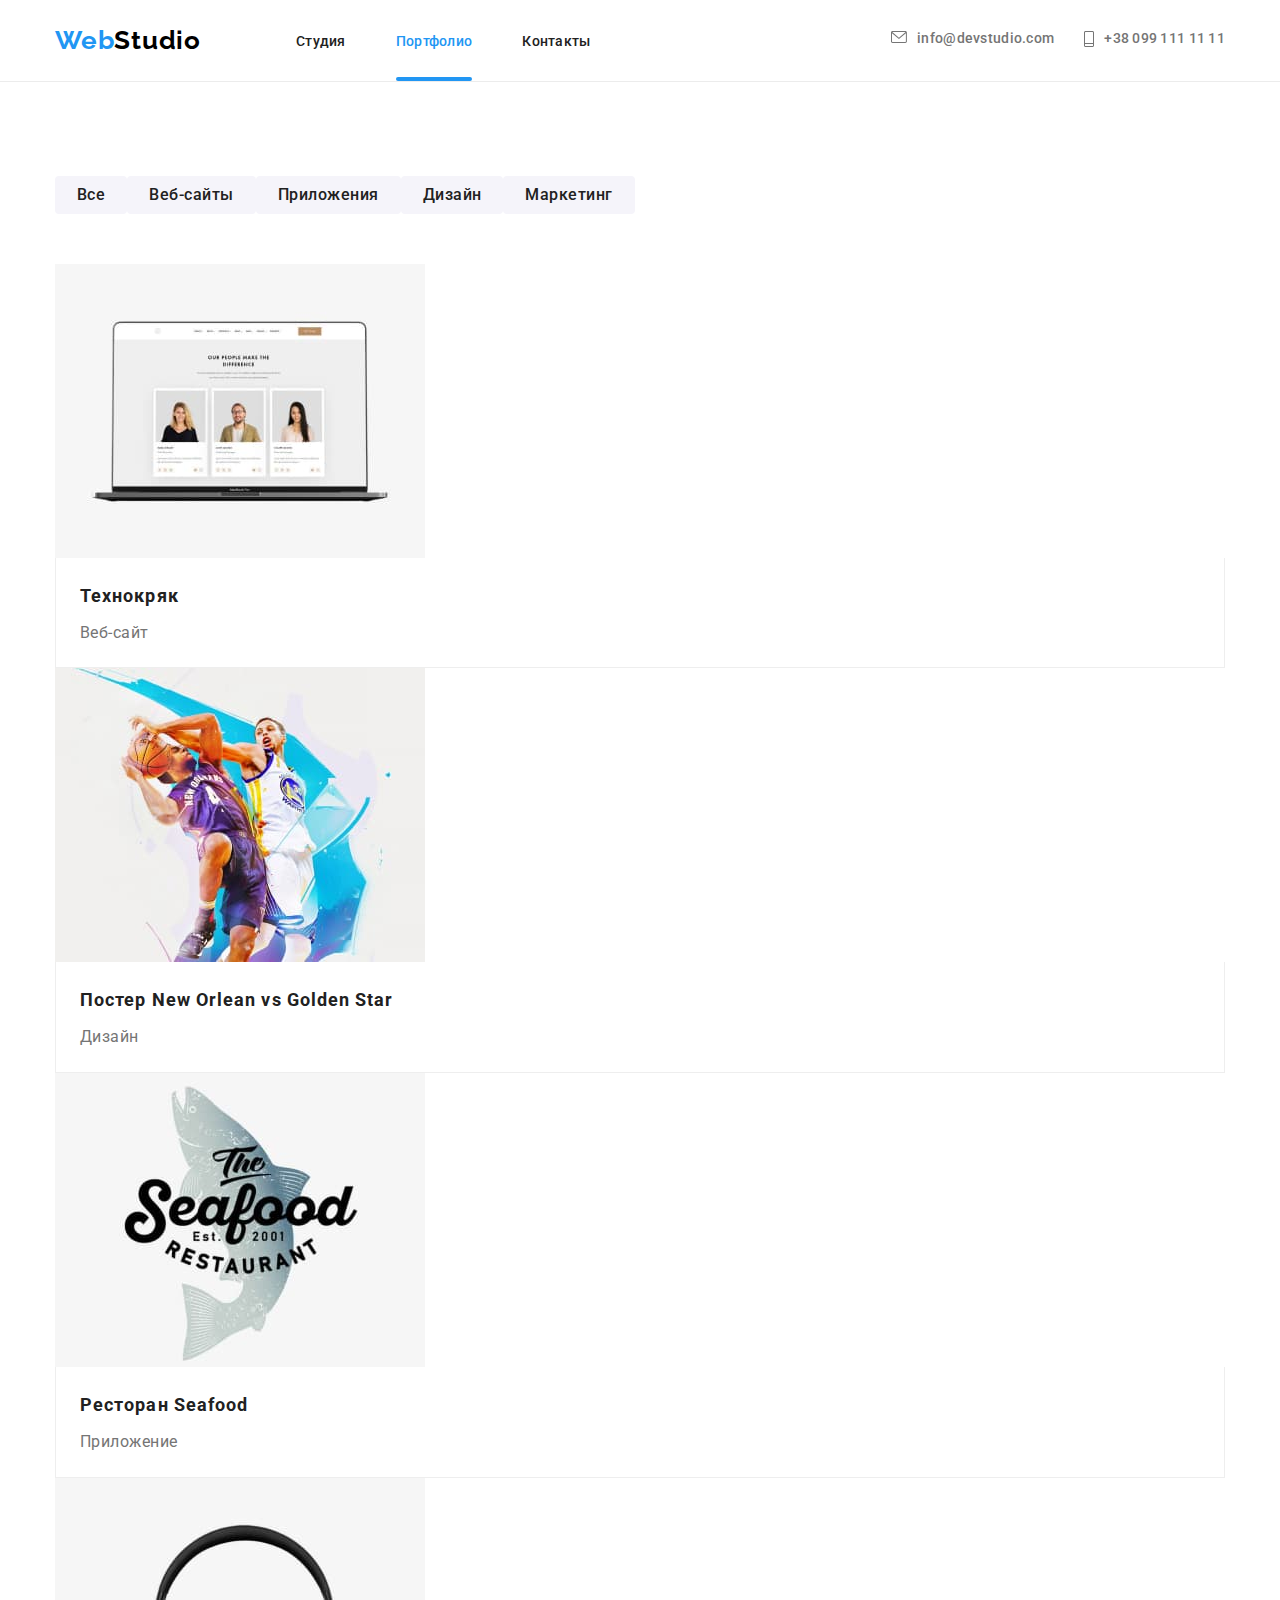
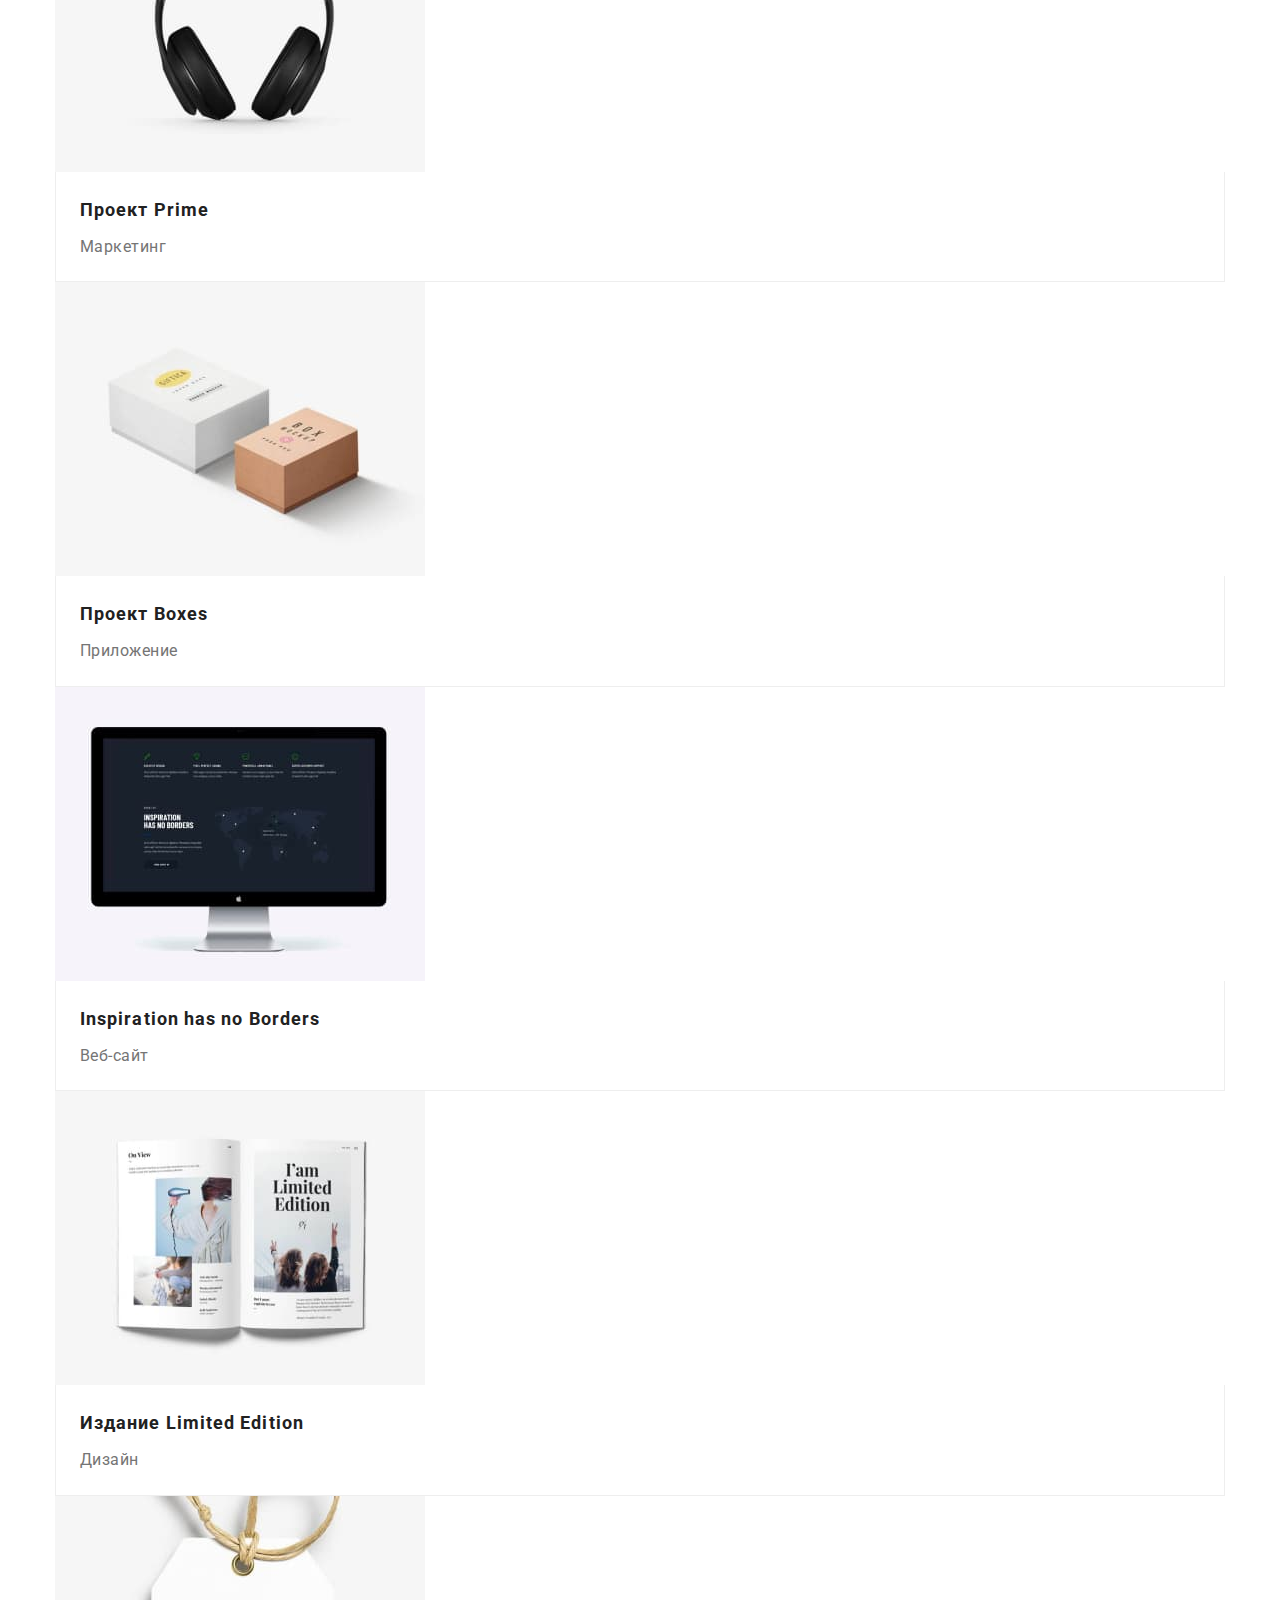
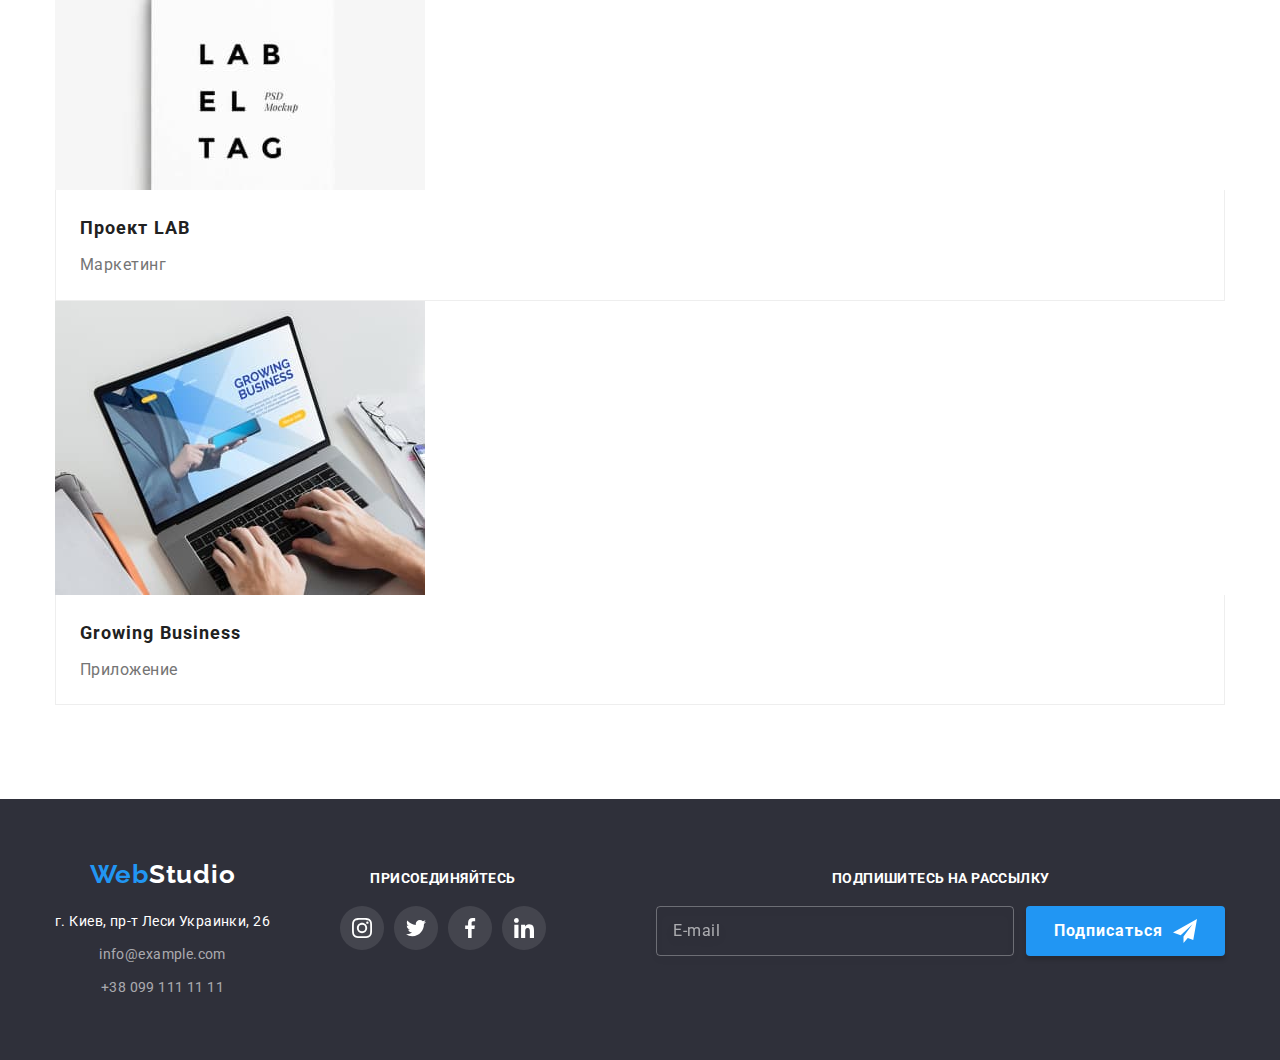
==== commit 0142eee7: "add-response-clients" ====
--- a/portfolio.html
+++ b/portfolio.html
@@ -95,7 +95,7 @@
             <li class="portfolio-button__item"><button class="portfolio-button" type="button">Маркетинг</button></li>
         </ul>
 
-        <ul class="list card-set">
+        <ul class="list card-set__list">
         <li class="card-set__item">
             <a href="#" class="card-set__link">
             <div class="card-set__thumb">
--- a/css/main.min.css
+++ b/css/main.min.css
@@ -1 +1 @@
-.visually-hidden{position:absolute;width:1px;height:1px;margin:-1px;border:0;padding:0;white-space:nowrap;-webkit-clip-path:inset(100%);clip-path:inset(100%);clip:rect(0 0 0 0);overflow:hidden}img{display:block;max-width:100%;height:auto}.list{padding:0;margin:0;list-style:none}h1,h2,h3,h4,h5,h6,p{margin-top:0;margin-bottom:0}.container{margin-left:auto;margin-right:auto;padding-left:15px;padding-right:15px}@media screen and (min-width: 480px){.container{width:480px}}@media screen and (min-width: 768px){.container{width:768px}}@media screen and (min-width: 1200px){.container{width:1200px}}body{background-color:#fff;color:#757575;font-family:"Roboto","sans-serif";font-size:14px;letter-spacing:.03em}body.modal-open{overflow:hidden}.page-header{position:relative;border-bottom:1px solid #ececec}.page-header--none-border{border-bottom:0}.page-header-main-nav{display:-webkit-box;display:-ms-flexbox;display:flex;-webkit-box-align:center;-ms-flex-align:center;align-items:center;-webkit-box-pack:justify;-ms-flex-pack:justify;justify-content:space-between}@media screen and (min-width: 768px){.page-header-main-nav{-webkit-box-pack:start;-ms-flex-pack:start;justify-content:flex-start}}.page-header__logo{display:-webkit-box;display:-ms-flexbox;display:flex;-webkit-box-pack:center;-ms-flex-pack:center;justify-content:center;-webkit-box-align:center;-ms-flex-align:center;align-items:center;padding-top:16px;padding-bottom:16px;color:#000;text-decoration:none;font-family:Raleway;font-style:normal;font-weight:700;font-size:26px;line-height:1.2;letter-spacing:.03em;-webkit-transition-property:color;transition-property:color;-webkit-transition-duration:250ms;transition-duration:250ms;-webkit-transition-timing-function:cubic-bezier(0.4, 0, 0.2, 1);transition-timing-function:cubic-bezier(0.4, 0, 0.2, 1)}.page-header__logo--color{color:#2196f3}.page-header__logo:hover,.page-header__logo:focus{color:#2196f3}@media screen and (min-width: 768px){.page-header__logo{padding-top:25px;padding-bottom:25px;margin-right:88px}}@media screen and (min-width: 1200px){.page-header__logo{margin-right:95px}}.page-header-site-nav__list{display:block;margin-bottom:305px}@media screen and (min-width: 768px){.page-header-site-nav__list{display:-webkit-box;display:-ms-flexbox;display:flex;margin-bottom:0}}.page-header-site-nav__item{margin-bottom:32px}.page-header-site-nav__item:last-child{margin-bottom:0}@media screen and (min-width: 768px){.page-header-site-nav__item{margin-bottom:0;margin-right:50px}.page-header-site-nav__item:last-child{margin-right:0}}.page-header-site-nav__link{display:block;color:#212121;font-family:"Roboto";font-style:normal;text-decoration:none;font-weight:500;font-size:40px;line-height:1.17;letter-spacing:.02em;-webkit-transition-property:color;transition-property:color;-webkit-transition-duration:250ms;transition-duration:250ms;-webkit-transition-timing-function:cubic-bezier(0.4, 0, 0.2, 1);transition-timing-function:cubic-bezier(0.4, 0, 0.2, 1)}.page-header-site-nav__link:hover,.page-header-site-nav__link:focus{color:#2196f3}@media screen and (min-width: 768px){.page-header-site-nav__link{padding-top:32px;padding-bottom:32px;font-weight:500;font-size:14px;line-height:16px;letter-spacing:.02em}}.page-header-site-nav__link--current{position:relative;font-family:"Roboto";font-style:normal;color:#2196f3;font-weight:500;font-size:40px;line-height:1.17;letter-spacing:.02em;letter-spacing:.02em;text-decoration:none;display:block}@media screen and (min-width: 768px){.page-header-site-nav__link--current{padding-top:32px;padding-bottom:32px;font-weight:500;font-size:14px;line-height:16px;letter-spacing:.02em}}.page-header-site-nav__link--current::after{position:absolute;content:"";left:0;bottom:0;display:none;width:100%;height:4px;border-radius:2px;background-color:#2196f3}@media screen and (min-width: 768px){.page-header-site-nav__link--current::after{display:block}}.page-header-mobile-site-nav-contacts__list{display:block;margin-bottom:64px}@media screen and (min-width: 768px){.page-header-mobile-site-nav-contacts__list{display:none}}.page-header-mobile-site-nav-contacts__item{margin-bottom:32px}.page-header-mobile-site-nav-contacts__item:last-child{margin-bottom:0}.page-header-mobile-site-nav-contacts__link{color:#757575;font-family:"Roboto";font-style:normal;color:#757575;text-decoration:none;font-weight:500;font-size:24px;line-height:1.16;letter-spacing:.02em;-webkit-transition-property:color;transition-property:color;-webkit-transition-duration:250ms;transition-duration:250ms;-webkit-transition-timing-function:cubic-bezier(0.4, 0, 0.2, 1);transition-timing-function:cubic-bezier(0.4, 0, 0.2, 1)}.page-header-mobile-site-nav-contacts__link:hover,.page-header-mobile-site-nav-contacts__link:focus{color:#2196f3}.page-header-mobile-site-nav-contacts__link--phone{color:#2196f3;text-decoration:none;font-weight:500;font-size:34px;line-height:1.17;letter-spacing:.02em}.page-header-mobile-site-nav-socials__list{display:-webkit-box;display:-ms-flexbox;display:flex}@media screen and (min-width: 768px){.page-header-mobile-site-nav-socials__list{display:none}}.page-header-mobile-site-nav-socials__item{margin-right:10px}.page-header-mobile-site-nav-socials__item::after{content:"";margin-left:10px;border-right:1px solid rgba(33,33,33,.2)}.page-header-mobile-site-nav-socials__item:last-child{margin-right:0}.page-header-mobile-site-nav-socials__item:last-child::after{border-right:0;margin-left:0}.page-header-mobile-site-nav-socials__link{color:#2196f3;text-decoration:none;font-family:"Roboto";font-style:normal;font-weight:500;font-size:18px;line-height:1.22;letter-spacing:.02em}.page-header-site-nav__contacts__list{display:none}@media screen and (min-width: 768px){.page-header-site-nav__contacts__list{display:block;padding-top:20px;padding-bottom:20px;margin-left:auto}}@media screen and (min-width: 1200px){.page-header-site-nav__contacts__list{display:-webkit-box;display:-ms-flexbox;display:flex;padding-top:0;padding-bottom:0;margin-left:auto}}.page-header-site-nav__icon{margin-right:10px;fill:currentColor}.page-header-site-nav-contacts__item{margin-bottom:10px}.page-header-site-nav-contacts__item:last-child{margin-bottom:0}@media screen and (min-width: 1200px){.page-header-site-nav-contacts__item{margin-bottom:0;margin-right:30px}.page-header-site-nav-contacts__item:last-child{margin-right:0}}.page-header-site-nav-contacts__link{color:#757575;font-family:"Roboto";color:#757575;text-decoration:none;font-weight:500;font-size:12px;line-height:1.16;letter-spacing:.02em;display:-webkit-box;display:-ms-flexbox;display:flex;-webkit-transition-property:color;transition-property:color;-webkit-transition-duration:250ms;transition-duration:250ms;-webkit-transition-timing-function:cubic-bezier(0.4, 0, 0.2, 1);transition-timing-function:cubic-bezier(0.4, 0, 0.2, 1)}.page-header-site-nav-contacts__link:hover,.page-header-site-nav-contacts__link:focus{color:#2196f3}@media screen and (min-width: 1200px){.page-header-site-nav-contacts__link{padding-top:30px;padding-bottom:30px;font-size:14px;line-height:1.14}}.page-header-menu__button{cursor:pointer;display:-webkit-inline-box;display:-ms-inline-flexbox;display:inline-flex;margin:0;padding:0;border:none;background-color:rgba(0,0,0,0);-webkit-transition-property:fill;transition-property:fill;-webkit-transition-duration:250ms;transition-duration:250ms;-webkit-transition-timing-function:cubic-bezier(0.4, 0, 0.2, 1);transition-timing-function:cubic-bezier(0.4, 0, 0.2, 1)}.page-header-menu__button:hover,.page-header-menu__button:focus{fill:#2196f3}@media screen and (min-width: 768px){.page-header-menu__button{display:none}}.page-header-menu__button .page-header__icon-close{display:none}.page-header-menu__button.is-open .page-header__icon-close{display:block}.page-header-menu__button.is-open .page-header__icon-menu{display:none}.page-header-menu__container{width:100%;z-index:1;background-color:#fff}@media screen and (max-width: 767px){.page-header-menu__container{display:none;position:absolute;top:100%;left:0;width:100%;padding-top:48px;padding-bottom:48px;padding-left:40px;z-index:1}.page-header-menu__container.is-open{display:block}}@media screen and (min-width: 768px){.page-header-menu__container{display:-webkit-box;display:-ms-flexbox;display:flex;padding:0;z-index:0}}.hero{background-color:#2f303a;background-image:-webkit-gradient(linear, left top, right top, from(rgba(47, 48, 58, 0.4)), to(rgba(47, 48, 58, 0.4))),url(../images/hero.jpg);background-image:linear-gradient(to right, rgba(47, 48, 58, 0.4), rgba(47, 48, 58, 0.4)),url(../images/hero.jpg);background-position:center;text-align:center;padding-top:200px;padding-bottom:200px;height:600px;max-width:1600px;margin-left:auto;margin-right:auto;background-size:cover;background-repeat:no-repeat}.hero__title{margin-bottom:30px;color:#fff;font-family:"Roboto";font-style:normal;font-weight:900;font-size:44px;line-height:1.35;letter-spacing:.06em;text-transform:uppercase}.hero__button{color:#fff;background-color:#2196f3;font-family:"Roboto";font-weight:700;font-size:16px;line-height:1.88;padding:10px 32px;border-radius:4px;min-width:200px;display:inline-block;text-align:center;letter-spacing:.06em;cursor:pointer;border:none;-webkit-transition-property:background-color;transition-property:background-color;-webkit-transition-duration:250ms;transition-duration:250ms;-webkit-transition-timing-function:cubic-bezier(0.4, 0, 0.2, 1);transition-timing-function:cubic-bezier(0.4, 0, 0.2, 1)}.hero__button:hover,.hero__button:focus{background-color:#188ce8}.features{padding-top:60px;padding-bottom:60px}@media screen and (min-width: 768px){.features__list{display:-webkit-box;display:-ms-flexbox;display:flex;-ms-flex-wrap:wrap;flex-wrap:wrap;margin:-15px}}.features__item{text-align:center}@media screen and (min-width: 768px){.features__item{text-align:left;width:calc((100% - 60px)/2);margin:15px}}@media screen and (min-width: 1200px){.features__item{text-align:left;width:calc((100% - 120px)/4)}}@media screen and (min-width: 1200px)and (max-width: 767px){.features__item:not(:last-child){margin-bottom:30px}}.features__title{margin-bottom:10px;color:#212121;font-family:"Roboto";font-style:normal;font-weight:700;font-size:14px;line-height:1.15;letter-spacing:.03em;text-transform:uppercase}.features__icon{background-color:#f5f4fa;height:120px;width:100%;margin-bottom:30px;border-radius:4px;-webkit-filter:drop-shadow(0px 4px 4px rgba(0, 0, 0, 0.25));filter:drop-shadow(0px 4px 4px rgba(0, 0, 0, 0.25))}.features__text{font-size:14px;line-height:1.7;letter-spacing:.03em}.activites{padding-bottom:94px;text-align:center}@media screen and (max-width: 1199px){.activites{display:none}}.activites__list{display:-webkit-box;display:-ms-flexbox;display:flex}.activites__item{position:relative;margin-right:30px}.activites__item:last-child{margin-right:0}.activites__title{margin-bottom:50px;font-family:"Roboto";font-style:normal;color:#212121;font-weight:700;font-size:36px;line-height:1.2;letter-spacing:.03em}.activites__text{color:#fff;font-weight:700;line-height:1.15;text-align:center;text-transform:uppercase;position:absolute;bottom:0;display:-webkit-box;display:-ms-flexbox;display:flex;-webkit-box-pack:center;-ms-flex-pack:center;justify-content:center;-webkit-box-align:center;-ms-flex-align:center;align-items:center;margin:0;padding:0;height:70px;width:100%;background-image:-webkit-gradient(linear, left top, left bottom, from(rgba(47, 48, 58, 0.8)), to(rgba(47, 48, 58, 0.8)));background-image:linear-gradient(rgba(47, 48, 58, 0.8), rgba(47, 48, 58, 0.8))}.crew{background-color:#f5f4fa;padding-top:94px;padding-bottom:94px;text-align:center}@media screen and (min-width: 768px){.crew__list{display:-webkit-box;display:-ms-flexbox;display:flex;-ms-flex-wrap:wrap;flex-wrap:wrap;margin:-30px}}.crew__item{background-color:#fff;-webkit-box-shadow:0px 1px 3px rgba(0,0,0,.12),0px 1px 1px rgba(0,0,0,.14),0px 2px 1px rgba(0,0,0,.2);box-shadow:0px 1px 3px rgba(0,0,0,.12),0px 1px 1px rgba(0,0,0,.14),0px 2px 1px rgba(0,0,0,.2);border-radius:0px 0px 4px 4px}@media screen and (max-width: 767px){.crew__item{margin-bottom:30px}.crew__item:last-child{margin-bottom:0}}@media screen and (min-width: 768px){.crew__item{width:calc((100% - 120px)/2);margin:30px}}@media screen and (min-width: 1200px){.crew__item{width:calc((100% - 240px)/4);margin:30px}}.crew__title{margin-bottom:50px;color:#212121;font-family:"Roboto";font-style:normal;font-weight:700;font-size:36px;line-height:1.15;letter-spacing:.03em}.crew__content{padding-bottom:30px;padding-top:30px}.crew__name{margin-bottom:10px;color:#212121;font-family:"Roboto";font-style:normal;font-weight:500;font-size:16px;line-height:1,2;letter-spacing:.03em}.crew__text{font-size:16px;line-height:1.2;letter-spacing:.03em;margin-bottom:16px}.crew__link__list{display:-webkit-box;display:-ms-flexbox;display:flex;-webkit-box-pack:center;-ms-flex-pack:center;justify-content:center}.crew__link__item{margin-right:10px}.crew__link__item:last-child{margin-right:0}.crew__link{display:-webkit-box;display:-ms-flexbox;display:flex;color:#afb1b8;width:44px;height:44px;border-radius:50%;-webkit-box-pack:center;-ms-flex-pack:center;justify-content:center;-webkit-box-align:center;-ms-flex-align:center;align-items:center;-webkit-transition-property:background-color,color;transition-property:background-color,color;-webkit-transition-duration:250ms;transition-duration:250ms;-webkit-transition-timing-function:cubic-bezier(0.4, 0, 0.2, 1);transition-timing-function:cubic-bezier(0.4, 0, 0.2, 1)}.crew__link:hover,.crew__link:focus{background-color:#2196f3;color:#fff}.crew__icon{fill:currentColor;width:20px;height:20px}.clients{padding-top:94px;padding-bottom:94px;text-align:center}.clients__title{margin-bottom:50px;font-family:"Roboto";font-style:normal;color:#212121;font-weight:700;font-size:36px;line-height:1.2;letter-spacing:.03em}.clients__list{display:-webkit-box;display:-ms-flexbox;display:flex}.clients__item{margin-right:30px}.clients__item:last-child{margin-right:0}.clients__link{width:170px;height:92px;display:-webkit-box;display:-ms-flexbox;display:flex;-webkit-box-pack:center;-ms-flex-pack:center;justify-content:center;-webkit-box-align:center;-ms-flex-align:center;align-items:center;border:1px solid #afb1b8;border-radius:4px;color:#afb1b8;-webkit-transition-property:color,border-color;transition-property:color,border-color;-webkit-transition-duration:250ms;transition-duration:250ms;-webkit-transition-timing-function:cubic-bezier(0.4, 0, 0.2, 1);transition-timing-function:cubic-bezier(0.4, 0, 0.2, 1)}.clients__link:hover,.clients__link:focus{color:#2196f3;border-color:#2196f3}.clients__icon{fill:currentColor}.page-footer__container{text-align:center}@media screen and (min-width: 768px){.page-footer__container{display:-webkit-box;display:-ms-flexbox;display:flex;-ms-flex-wrap:wrap;flex-wrap:wrap;-webkit-box-orient:horizontal;-webkit-box-direction:normal;-ms-flex-direction:row;flex-direction:row;-webkit-box-align:baseline;-ms-flex-align:baseline;align-items:baseline;-webkit-box-pack:justify;-ms-flex-pack:justify;justify-content:space-between}}.page-footer__column{margin-bottom:60px}@media screen and (min-width: 1200px){.page-footer__column{margin-bottom:0;margin-right:70px}}.page-footer{background-color:#2f303a;padding-top:60px;padding-bottom:60px}.page-footer__logo{color:#fff;text-decoration:none;font-family:"Raleway";font-style:normal;font-weight:700;font-size:26px;line-height:1.2;letter-spacing:.03em;display:inline-block;margin-bottom:20px}.page-footer__logo--color{color:#2196f3}.page-footer__adress{color:#fff;text-decoration:none;font-family:"Roboto";font-style:normal;font-weight:400;font-size:14px;line-height:1.7;letter-spacing:.03em;display:block;-webkit-transition-property:color;transition-property:color;-webkit-transition-duration:250ms;transition-duration:250ms;-webkit-transition-timing-function:cubic-bezier(0.4, 0, 0.2, 1);transition-timing-function:cubic-bezier(0.4, 0, 0.2, 1)}.page-footer__adress:hover,.page-footer__adress:focus{color:#2196f3}.page-footer__link__item{margin-bottom:9px}.page-footer__link__item:last-child{margin-bottom:0}.page-footer__link{color:rgba(255,255,255,.6);text-decoration:none;font-family:"Roboto";font-style:normal;font-size:14px;line-height:1.7;letter-spacing:.03em;display:block;-webkit-transition-property:color;transition-property:color;-webkit-transition-duration:250ms;transition-duration:250ms;-webkit-transition-timing-function:cubic-bezier(0.4, 0, 0.2, 1);transition-timing-function:cubic-bezier(0.4, 0, 0.2, 1)}.page-footer__link:hover,.page-footer__link:focus{color:#2196f3}.page-footer-socials__text{color:#fff;font-weight:700;font-size:14px;line-height:1.15;letter-spacing:.03em;text-transform:uppercase;margin-bottom:20px}.page-footer-socials__list{display:-webkit-box;display:-ms-flexbox;display:flex;-webkit-box-pack:center;-ms-flex-pack:center;justify-content:center}.page-footer-socials__item{margin-right:10px}.page-footer-socials__item:last-child{margin-right:0}.page-footer-socials__link{width:44px;height:44px;display:-webkit-box;display:-ms-flexbox;display:flex;-webkit-box-pack:center;-ms-flex-pack:center;justify-content:center;-webkit-box-align:center;-ms-flex-align:center;align-items:center;border-radius:50%;color:#fff;background-image:-webkit-gradient(linear, left top, right top, from(rgba(255, 255, 255, 0.1)), to(rgba(255, 255, 255, 0.1)));background-image:linear-gradient(to right, rgba(255, 255, 255, 0.1), rgba(255, 255, 255, 0.1));-webkit-transition-property:background-color;transition-property:background-color;-webkit-transition-duration:250ms;transition-duration:250ms;-webkit-transition-timing-function:cubic-bezier(0.4, 0, 0.2, 1);transition-timing-function:cubic-bezier(0.4, 0, 0.2, 1)}.page-footer-socials__link:hover,.page-footer-socials__link:focus{background-color:#2196f3}.page-footer-socials__icon{width:20px;height:20px;fill:currentColor}.page-footer-form__column{margin-right:auto;margin-left:auto}@media screen and (min-width: 1200px){.page-footer-form__column{margin-right:0;margin-left:auto}}.page-footer-form__text{color:#fff;font-weight:700;font-size:14px;line-height:1.15;letter-spacing:.03em;text-transform:uppercase;margin-bottom:20px}.page-footer__field{display:-webkit-box;display:-ms-flexbox;display:flex;-webkit-box-orient:vertical;-webkit-box-direction:normal;-ms-flex-direction:column;flex-direction:column;-webkit-box-align:center;-ms-flex-align:center;align-items:center}@media screen and (min-width: 1200px){.page-footer__field{-webkit-box-orient:horizontal;-webkit-box-direction:normal;-ms-flex-direction:row;flex-direction:row}}.page-footer__input{color:#fff;background-color:inherit;border:1px solid rgba(255,255,255,.3);border-radius:4px;-webkit-filter:drop-shadow(0px 4px 4px rgba(0, 0, 0, 0.15));filter:drop-shadow(0px 4px 4px rgba(0, 0, 0, 0.15));width:450px;height:50px;margin-bottom:20px;padding:0 0 0 16px;outline:none;-webkit-transition-property:border-color;transition-property:border-color;-webkit-transition-duration:250ms;transition-duration:250ms;-webkit-transition-timing-function:cubic-bezier(0.4, 0, 0.2, 1);transition-timing-function:cubic-bezier(0.4, 0, 0.2, 1)}@media screen and (min-width: 1200px){.page-footer__input{width:358px;margin-bottom:0;margin-right:12px}}.page-footer__input:hover,.page-footer__input:focus{border:1px solid #2196f3}.page-footer__input::-webkit-input-placeholder{font-size:16px;line-height:1.25;letter-spacing:.03em;color:rgba(255,255,255,.6)}.page-footer__input::-moz-placeholder{font-size:16px;line-height:1.25;letter-spacing:.03em;color:rgba(255,255,255,.6)}.page-footer__input:-ms-input-placeholder{font-size:16px;line-height:1.25;letter-spacing:.03em;color:rgba(255,255,255,.6)}.page-footer__input::-ms-input-placeholder{font-size:16px;line-height:1.25;letter-spacing:.03em;color:rgba(255,255,255,.6)}.page-footer__input::placeholder{font-size:16px;line-height:1.25;letter-spacing:.03em;color:rgba(255,255,255,.6)}.page-footer__submit-button{font-family:"Roboto";font-style:normal;font-weight:700;font-size:16px;line-height:1.87;letter-spacing:.06em;color:#fff;display:-webkit-box;display:-ms-flexbox;display:flex;-webkit-box-pack:center;-ms-flex-pack:center;justify-content:center;-webkit-box-align:center;-ms-flex-align:center;align-items:center;text-align:center;padding:10px 28px;cursor:pointer;background-color:#2196f3;border:none;-webkit-box-shadow:0px 4px 4px rgba(0,0,0,.15);box-shadow:0px 4px 4px rgba(0,0,0,.15);border-radius:4px;-webkit-transition-property:background-color;transition-property:background-color;-webkit-transition-duration:250ms;transition-duration:250ms;-webkit-transition-timing-function:cubic-bezier(0.4, 0, 0.2, 1);transition-timing-function:cubic-bezier(0.4, 0, 0.2, 1)}.page-footer__submit-button:hover,.page-footer__submit-button:focus{background-color:#188ce8}.page-footer__button__icon{margin-left:10px}.backdrop{position:fixed;top:0;left:0;width:100%;height:100%;background-color:rgba(0,0,0,.2);opacity:1;-webkit-transition:250ms cubic-bezier(0.4, 0, 0.2, 1);transition:250ms cubic-bezier(0.4, 0, 0.2, 1);overflow-y:scroll}.backdrop.is-hidden{opacity:0;pointer-events:none}.backdrop.is-hidden .modal{-webkit-transform:translate(-50%, -50%) scale(0.9);transform:translate(-50%, -50%) scale(0.9)}.modal{width:450px;height:609px;position:absolute;top:50%;left:50%;-webkit-transform:translate(-50%, -50%);transform:translate(-50%, -50%);background-color:#fff;border-radius:4px;-webkit-box-shadow:0px 1px 3px rgba(0,0,0,.12),0px 1px 1px rgba(0,0,0,.14),0px 2px 1px rgba(0,0,0,.2);box-shadow:0px 1px 3px rgba(0,0,0,.12),0px 1px 1px rgba(0,0,0,.14),0px 2px 1px rgba(0,0,0,.2);-webkit-transition:250ms cubic-bezier(0.4, 0, 0.2, 1);transition:250ms cubic-bezier(0.4, 0, 0.2, 1);padding:40px}@media(min-width: 1200px){.modal{width:528px;height:581px}}.modal__icon{width:18px;height:18px;fill:currentColor}.modal__button{position:fixed;top:0;right:0;display:-webkit-box;display:-ms-flexbox;display:flex;-webkit-box-align:center;-ms-flex-align:center;align-items:center;-webkit-box-pack:center;-ms-flex-pack:center;justify-content:center;margin-top:8px;margin-right:8px;width:30px;height:30px;border-radius:50%;border:1px solid rgba(0,0,0,.1);background-color:var(--primary-bg-color);cursor:pointer;color:#000;-webkit-transition-property:color;transition-property:color;-webkit-transition-duration:250ms;transition-duration:250ms;-webkit-transition-timing-function:cubic-bezier(0.4, 0, 0.2, 1);transition-timing-function:cubic-bezier(0.4, 0, 0.2, 1)}.modal__button:hover,.modal__button:focus{color:#2196f3}.modal-form{width:370px}@media(min-width: 1200px){.modal-form{width:448px}}.modal__text{text-align:center;font-weight:700;font-size:20px;line-height:1.15;letter-spacing:.03em;color:#212121;margin-bottom:12px}.modal-form__field{display:-webkit-box;display:-ms-flexbox;display:flex;-webkit-box-orient:vertical;-webkit-box-direction:normal;-ms-flex-direction:column;flex-direction:column;position:relative;text-align:start;margin-bottom:10px;-webkit-transition-property:border-color;transition-property:border-color;-webkit-transition-duration:250ms;transition-duration:250ms;-webkit-transition-timing-function:cubic-bezier(0.4, 0, 0.2, 1);transition-timing-function:cubic-bezier(0.4, 0, 0.2, 1);margin-bottom:10px}.modal-form__field:last-child{margin-bottom:0}.modal-form__label{margin-bottom:4px;font-size:12px;line-height:1.15;letter-spacing:.01em}.modal-form__input{padding-left:30px;border:1px solid rgba(33,33,33,.2);border-radius:4px;height:40px;outline:none;-webkit-transition-property:border-color;transition-property:border-color;-webkit-transition-duration:250ms;transition-duration:250ms;-webkit-transition-timing-function:cubic-bezier(0.4, 0, 0.2, 1);transition-timing-function:cubic-bezier(0.4, 0, 0.2, 1)}.modal-form__input .modal-form__field:focus-within,.modal-form__field:hover .modal-form__input{border:1px solid #2196f3;color:#2196f3}.modal-form__icon{color:#212121;position:absolute;width:18px;height:18px;top:50%;left:12px;fill:currentColor;-webkit-transition-property:fill;transition-property:fill;-webkit-transition-duration:250ms;transition-duration:250ms;-webkit-transition-timing-function:cubic-bezier(0.4, 0, 0.2, 1);transition-timing-function:cubic-bezier(0.4, 0, 0.2, 1)}.modal-form__icon .modal-form__field:focus-within,.modal-form__field:hover .modal-form__icon{fill:#2196f3}.modal-textarea__field{display:-webkit-box;display:-ms-flexbox;display:flex;-webkit-box-orient:vertical;-webkit-box-direction:normal;-ms-flex-direction:column;flex-direction:column;margin-top:10px;margin-bottom:20px}.modal-textarea__label{margin-bottom:4px;font-size:12px;line-height:1.15;letter-spacing:.01em}.modal-textarea-comment{border:1px solid rgba(33,33,33,.2);border-radius:4px;height:120px;resize:none;padding:12px 16px;outline:none;-webkit-transition-property:border-color;transition-property:border-color;-webkit-transition-duration:250ms;transition-duration:250ms;-webkit-transition-timing-function:cubic-bezier(0.4, 0, 0.2, 1);transition-timing-function:cubic-bezier(0.4, 0, 0.2, 1)}.modal-textarea-comment:hover,.modal-textarea-comment:focus{border-color:#2196f3;color:#2196f3}.modal-textarea-comment::-webkit-input-placeholder{color:rgba(117,117,117,.5);font-size:12px;line-height:1.15;letter-spacing:.01em}.modal-textarea-comment::-moz-placeholder{color:rgba(117,117,117,.5);font-size:12px;line-height:1.15;letter-spacing:.01em}.modal-textarea-comment:-ms-input-placeholder{color:rgba(117,117,117,.5);font-size:12px;line-height:1.15;letter-spacing:.01em}.modal-textarea-comment::-ms-input-placeholder{color:rgba(117,117,117,.5);font-size:12px;line-height:1.15;letter-spacing:.01em}.modal-textarea-comment::placeholder{color:rgba(117,117,117,.5);font-size:12px;line-height:1.15;letter-spacing:.01em}.modal-checkbox__field{display:-webkit-box;display:-ms-flexbox;display:flex;-webkit-box-align:center;-ms-flex-align:center;align-items:center;-webkit-box-pack:center;-ms-flex-pack:center;justify-content:center;margin-bottom:30px;font-size:1.71;line-height:24px;letter-spacing:.03em}.modal-checkbox__input{position:absolute;width:1px;height:1px;margin:-1px;border:0;padding:0;clip:rect(0 0 0 0);overflow:hidden}.modal-checkbox__input:checked+.modal-checkbox__icon{border-color:#2196f3;background-color:#2196f3;background-origin:border-box}.modal-checkbox__label{font-size:12px;line-height:1.16;letter-spacing:.03em;margin-left:8px}@media(min-width: 1200px){.modal-checkbox__label{font-size:14px;line-height:1.71;letter-spacing:.03em}}.modal-checkbox__icon{width:16px;height:15px;border:2px solid #212121;border-radius:4px;-webkit-transition-property:border-color color;transition-property:border-color color;-webkit-transition-duration:250ms;transition-duration:250ms;-webkit-transition-timing-function:cubic-bezier(0.4, 0, 0.2, 1);transition-timing-function:cubic-bezier(0.4, 0, 0.2, 1)}.modal-checkbox__link{font-family:"Roboto";font-style:normal;font-weight:400;font-size:12px;line-height:1.16;letter-spacing:.03em;-webkit-text-decoration-line:underline;text-decoration-line:underline;color:#2196f3}@media(min-width: 1200px){.modal-checkbox__link{font-size:14px;line-height:1.71;letter-spacing:.03em}}.modal__submit-button{font-family:"Roboto";font-style:normal;font-weight:700;font-size:16px;line-height:1.87;display:-webkit-box;display:-ms-flexbox;display:flex;-webkit-box-align:center;-ms-flex-align:center;align-items:center;-webkit-box-pack:center;-ms-flex-pack:center;justify-content:center;letter-spacing:.06em;margin-left:auto;margin-right:auto;color:#fff;background-color:#2196f3;border:none;padding:10px 55px;-webkit-box-shadow:0px 4px 4px rgba(0,0,0,.15);box-shadow:0px 4px 4px rgba(0,0,0,.15);border-radius:4px;cursor:pointer;-webkit-transition-property:background-color;transition-property:background-color;-webkit-transition-duration:250ms;transition-duration:250ms;-webkit-transition-timing-function:cubic-bezier(0.4, 0, 0.2, 1);transition-timing-function:cubic-bezier(0.4, 0, 0.2, 1)}.modal__submit-button:hover,.modal__submit-button:focus{background-color:#188ce8}.portfolio{padding-top:94px;padding-bottom:94px}.portfolio-button__list{display:-webkit-box;display:-ms-flexbox;display:flex;-webkit-box-pack:center;-ms-flex-pack:center;justify-content:center;margin-bottom:50px}.portfolio-button__item{margin-right:10px}.portfolio-button__item:last-child{margin-right:0}.portfolio-button{color:#212121;background-color:#f5f4fa;padding:6px 22px;border-radius:4px;border:none;font-family:"Roboto";font-style:normal;font-weight:500;font-size:16px;line-height:1.6;letter-spacing:.03em;cursor:pointer;-webkit-transition-property:color,background-color,-webkit-box-shadow,-webkit-filter;transition-property:color,background-color,-webkit-box-shadow,-webkit-filter;transition-property:box-shadow,color,background-color,filter;transition-property:box-shadow,color,background-color,filter,-webkit-box-shadow,-webkit-filter;-webkit-transition-duration:250ms;transition-duration:250ms;-webkit-transition-timing-function:cubic-bezier(0.4, 0, 0.2, 1);transition-timing-function:cubic-bezier(0.4, 0, 0.2, 1)}.portfolio-button:hover,.portfolio-button:focus{color:#fff;background-color:#2196f3;-webkit-box-shadow:0px 3px 1px rgba(0,0,0,.1),0px 1px 2px rgba(0,0,0,.08),0px 2px 2px rgba(0,0,0,.12);box-shadow:0px 3px 1px rgba(0,0,0,.1),0px 1px 2px rgba(0,0,0,.08),0px 2px 2px rgba(0,0,0,.12)}.card-set{display:-webkit-box;display:-ms-flexbox;display:flex;-ms-flex-wrap:wrap;flex-wrap:wrap;margin-left:-30px;margin-top:-30px}.card-set__link{text-decoration:none;display:block;-webkit-transition-property:-webkit-box-shadow;transition-property:-webkit-box-shadow;transition-property:box-shadow;transition-property:box-shadow, -webkit-box-shadow;-webkit-transition-duration:250ms;transition-duration:250ms;-webkit-transition-timing-function:cubic-bezier(0.4, 0, 0.2, 1);transition-timing-function:cubic-bezier(0.4, 0, 0.2, 1)}.card-set__link:hover,.card-set__link:focus{-webkit-box-shadow:0px 1px 1px rgba(0,0,0,.12),0px 4px 4px rgba(0,0,0,.06),1px 4px 6px rgba(0,0,0,.16);box-shadow:0px 1px 1px rgba(0,0,0,.12),0px 4px 4px rgba(0,0,0,.06),1px 4px 6px rgba(0,0,0,.16)}.card-set__item{-ms-flex-preferred-size:calc(33.3333333333% - 30px);flex-basis:calc(33.3333333333% - 30px);margin-top:30px;margin-left:30px}.card-set__thumb{position:relative;overflow:hidden}.card-set__animation{-webkit-transform:translateY(100%);transform:translateY(100%);position:absolute;top:0;left:0;width:100%;height:100%;background-color:rgba(33,150,243,.9);-webkit-transition:250ms cubic-bezier(0.4, 0, 0.2, 1);transition:250ms cubic-bezier(0.4, 0, 0.2, 1)}.card-set__link:hover .card-set__animation{-webkit-transform:translateY(0);transform:translateY(0)}.card-set__link:focus .card-set__animation{-webkit-transform:translateY(0);transform:translateY(0)}.card-set__overlay{position:absolute;top:50%;left:50%;-webkit-transform:translate(-50%, -50%);transform:translate(-50%, -50%)}.card-set__overlay__text{color:#fff;font-size:18px;line-height:1.55;letter-spacing:.03em;min-width:322px}.card-set__content{padding:20px 24px;border-bottom:1px solid #eee;border-left:1px solid #eee;border-right:1px solid #eee}.card-set__name{color:#212121;margin-bottom:4px;font-family:"Roboto";font-style:normal;font-weight:700;font-size:18px;line-height:2;letter-spacing:.06em}.card-set__text{color:#757575;font-size:16px;line-height:1.85;letter-spacing:.03em}/*# sourceMappingURL=main.min.css.map */+.visually-hidden{position:absolute;width:1px;height:1px;margin:-1px;border:0;padding:0;white-space:nowrap;-webkit-clip-path:inset(100%);clip-path:inset(100%);clip:rect(0 0 0 0);overflow:hidden}img{display:block;max-width:100%;height:auto}.list{padding:0;margin:0;list-style:none}h1,h2,h3,h4,h5,h6,p{margin-top:0;margin-bottom:0}.container{margin-left:auto;margin-right:auto;padding-left:15px;padding-right:15px}@media screen and (min-width: 480px){.container{width:480px}}@media screen and (min-width: 768px){.container{width:768px}}@media screen and (min-width: 1200px){.container{width:1200px}}body{background-color:#fff;color:#757575;font-family:"Roboto","sans-serif";font-size:14px;letter-spacing:.03em}body.modal-open{overflow:hidden}.page-header{position:relative;border-bottom:1px solid #ececec}.page-header--none-border{border-bottom:0}.page-header-main-nav{display:-webkit-box;display:-ms-flexbox;display:flex;-webkit-box-align:center;-ms-flex-align:center;align-items:center;-webkit-box-pack:justify;-ms-flex-pack:justify;justify-content:space-between}@media screen and (min-width: 768px){.page-header-main-nav{-webkit-box-pack:start;-ms-flex-pack:start;justify-content:flex-start}}.page-header__logo{display:-webkit-box;display:-ms-flexbox;display:flex;-webkit-box-pack:center;-ms-flex-pack:center;justify-content:center;-webkit-box-align:center;-ms-flex-align:center;align-items:center;padding-top:16px;padding-bottom:16px;color:#000;text-decoration:none;font-family:Raleway;font-style:normal;font-weight:700;font-size:26px;line-height:1.2;letter-spacing:.03em;-webkit-transition-property:color;transition-property:color;-webkit-transition-duration:250ms;transition-duration:250ms;-webkit-transition-timing-function:cubic-bezier(0.4, 0, 0.2, 1);transition-timing-function:cubic-bezier(0.4, 0, 0.2, 1)}.page-header__logo--color{color:#2196f3}.page-header__logo:hover,.page-header__logo:focus{color:#2196f3}@media screen and (min-width: 768px){.page-header__logo{padding-top:25px;padding-bottom:25px;margin-right:88px}}@media screen and (min-width: 1200px){.page-header__logo{margin-right:95px}}.page-header-site-nav__list{display:block;margin-bottom:305px}@media screen and (min-width: 768px){.page-header-site-nav__list{display:-webkit-box;display:-ms-flexbox;display:flex;margin-bottom:0}}.page-header-site-nav__item{margin-bottom:32px}.page-header-site-nav__item:last-child{margin-bottom:0}@media screen and (min-width: 768px){.page-header-site-nav__item{margin-bottom:0;margin-right:50px}.page-header-site-nav__item:last-child{margin-right:0}}.page-header-site-nav__link{display:block;color:#212121;font-family:"Roboto";font-style:normal;text-decoration:none;font-weight:500;font-size:40px;line-height:1.17;letter-spacing:.02em;-webkit-transition-property:color;transition-property:color;-webkit-transition-duration:250ms;transition-duration:250ms;-webkit-transition-timing-function:cubic-bezier(0.4, 0, 0.2, 1);transition-timing-function:cubic-bezier(0.4, 0, 0.2, 1)}.page-header-site-nav__link:hover,.page-header-site-nav__link:focus{color:#2196f3}@media screen and (min-width: 768px){.page-header-site-nav__link{padding-top:32px;padding-bottom:32px;font-weight:500;font-size:14px;line-height:16px;letter-spacing:.02em}}.page-header-site-nav__link--current{position:relative;font-family:"Roboto";font-style:normal;color:#2196f3;font-weight:500;font-size:40px;line-height:1.17;letter-spacing:.02em;letter-spacing:.02em;text-decoration:none;display:block}@media screen and (min-width: 768px){.page-header-site-nav__link--current{padding-top:32px;padding-bottom:32px;font-weight:500;font-size:14px;line-height:16px;letter-spacing:.02em}}.page-header-site-nav__link--current::after{position:absolute;content:"";left:0;bottom:0;display:none;width:100%;height:4px;border-radius:2px;background-color:#2196f3}@media screen and (min-width: 768px){.page-header-site-nav__link--current::after{display:block}}.page-header-mobile-site-nav-contacts__list{display:block;margin-bottom:64px}@media screen and (min-width: 768px){.page-header-mobile-site-nav-contacts__list{display:none}}.page-header-mobile-site-nav-contacts__item{margin-bottom:32px}.page-header-mobile-site-nav-contacts__item:last-child{margin-bottom:0}.page-header-mobile-site-nav-contacts__link{color:#757575;font-family:"Roboto";font-style:normal;color:#757575;text-decoration:none;font-weight:500;font-size:24px;line-height:1.16;letter-spacing:.02em;-webkit-transition-property:color;transition-property:color;-webkit-transition-duration:250ms;transition-duration:250ms;-webkit-transition-timing-function:cubic-bezier(0.4, 0, 0.2, 1);transition-timing-function:cubic-bezier(0.4, 0, 0.2, 1)}.page-header-mobile-site-nav-contacts__link:hover,.page-header-mobile-site-nav-contacts__link:focus{color:#2196f3}.page-header-mobile-site-nav-contacts__link--phone{color:#2196f3;text-decoration:none;font-weight:500;font-size:34px;line-height:1.17;letter-spacing:.02em}.page-header-mobile-site-nav-socials__list{display:-webkit-box;display:-ms-flexbox;display:flex}@media screen and (min-width: 768px){.page-header-mobile-site-nav-socials__list{display:none}}.page-header-mobile-site-nav-socials__item{margin-right:10px}.page-header-mobile-site-nav-socials__item::after{content:"";margin-left:10px;border-right:1px solid rgba(33,33,33,.2)}.page-header-mobile-site-nav-socials__item:last-child{margin-right:0}.page-header-mobile-site-nav-socials__item:last-child::after{border-right:0;margin-left:0}.page-header-mobile-site-nav-socials__link{color:#2196f3;text-decoration:none;font-family:"Roboto";font-style:normal;font-weight:500;font-size:18px;line-height:1.22;letter-spacing:.02em}.page-header-site-nav__contacts__list{display:none}@media screen and (min-width: 768px){.page-header-site-nav__contacts__list{display:block;padding-top:20px;padding-bottom:20px;margin-left:auto}}@media screen and (min-width: 1200px){.page-header-site-nav__contacts__list{display:-webkit-box;display:-ms-flexbox;display:flex;padding-top:0;padding-bottom:0;margin-left:auto}}.page-header-site-nav__icon{margin-right:10px;fill:currentColor}.page-header-site-nav-contacts__item{margin-bottom:10px}.page-header-site-nav-contacts__item:last-child{margin-bottom:0}@media screen and (min-width: 1200px){.page-header-site-nav-contacts__item{margin-bottom:0;margin-right:30px}.page-header-site-nav-contacts__item:last-child{margin-right:0}}.page-header-site-nav-contacts__link{color:#757575;font-family:"Roboto";color:#757575;text-decoration:none;font-weight:500;font-size:12px;line-height:1.16;letter-spacing:.02em;display:-webkit-box;display:-ms-flexbox;display:flex;-webkit-transition-property:color;transition-property:color;-webkit-transition-duration:250ms;transition-duration:250ms;-webkit-transition-timing-function:cubic-bezier(0.4, 0, 0.2, 1);transition-timing-function:cubic-bezier(0.4, 0, 0.2, 1)}.page-header-site-nav-contacts__link:hover,.page-header-site-nav-contacts__link:focus{color:#2196f3}@media screen and (min-width: 1200px){.page-header-site-nav-contacts__link{padding-top:30px;padding-bottom:30px;font-size:14px;line-height:1.14}}.page-header-menu__button{cursor:pointer;display:-webkit-inline-box;display:-ms-inline-flexbox;display:inline-flex;margin:0;padding:0;border:none;background-color:rgba(0,0,0,0);-webkit-transition-property:fill;transition-property:fill;-webkit-transition-duration:250ms;transition-duration:250ms;-webkit-transition-timing-function:cubic-bezier(0.4, 0, 0.2, 1);transition-timing-function:cubic-bezier(0.4, 0, 0.2, 1)}.page-header-menu__button:hover,.page-header-menu__button:focus{fill:#2196f3}@media screen and (min-width: 768px){.page-header-menu__button{display:none}}.page-header-menu__button .page-header__icon-close{display:none}.page-header-menu__button.is-open .page-header__icon-close{display:block}.page-header-menu__button.is-open .page-header__icon-menu{display:none}.page-header-menu__container{width:100%;z-index:1;background-color:#fff}@media screen and (max-width: 767px){.page-header-menu__container{display:none;position:absolute;top:100%;left:0;width:100%;padding-top:48px;padding-bottom:48px;padding-left:40px;z-index:1}.page-header-menu__container.is-open{display:block}}@media screen and (min-width: 768px){.page-header-menu__container{display:-webkit-box;display:-ms-flexbox;display:flex;padding:0;z-index:0}}.hero{background-color:#2f303a;background-image:-webkit-gradient(linear, left top, right top, from(rgba(47, 48, 58, 0.4)), to(rgba(47, 48, 58, 0.4))),url(../images/hero.jpg);background-image:linear-gradient(to right, rgba(47, 48, 58, 0.4), rgba(47, 48, 58, 0.4)),url(../images/hero.jpg);background-position:center;text-align:center;padding-top:200px;padding-bottom:200px;height:600px;max-width:1600px;margin-left:auto;margin-right:auto;background-size:cover;background-repeat:no-repeat}.hero__title{margin-bottom:30px;color:#fff;font-family:"Roboto";font-style:normal;font-weight:900;font-size:44px;line-height:1.35;letter-spacing:.06em;text-transform:uppercase}.hero__button{color:#fff;background-color:#2196f3;font-family:"Roboto";font-weight:700;font-size:16px;line-height:1.88;padding:10px 32px;border-radius:4px;min-width:200px;display:inline-block;text-align:center;letter-spacing:.06em;cursor:pointer;border:none;-webkit-transition-property:background-color;transition-property:background-color;-webkit-transition-duration:250ms;transition-duration:250ms;-webkit-transition-timing-function:cubic-bezier(0.4, 0, 0.2, 1);transition-timing-function:cubic-bezier(0.4, 0, 0.2, 1)}.hero__button:hover,.hero__button:focus{background-color:#188ce8}.features{padding-top:60px;padding-bottom:60px}@media screen and (min-width: 768px){.features__list{display:-webkit-box;display:-ms-flexbox;display:flex;-ms-flex-wrap:wrap;flex-wrap:wrap;margin:-15px}}.features__item{text-align:center}@media screen and (min-width: 768px){.features__item{text-align:left;width:calc((100% - 60px)/2);margin:15px}}@media screen and (min-width: 1200px){.features__item{text-align:left;width:calc((100% - 120px)/4)}}@media screen and (min-width: 1200px)and (max-width: 767px){.features__item:not(:last-child){margin-bottom:30px}}.features__title{margin-bottom:10px;color:#212121;font-family:"Roboto";font-style:normal;font-weight:700;font-size:14px;line-height:1.15;letter-spacing:.03em;text-transform:uppercase}.features__icon{background-color:#f5f4fa;height:120px;width:100%;margin-bottom:30px;border-radius:4px;-webkit-filter:drop-shadow(0px 4px 4px rgba(0, 0, 0, 0.25));filter:drop-shadow(0px 4px 4px rgba(0, 0, 0, 0.25))}.features__text{font-size:14px;line-height:1.7;letter-spacing:.03em}.activites{padding-bottom:94px;text-align:center}@media screen and (max-width: 1199px){.activites{display:none}}.activites__list{display:-webkit-box;display:-ms-flexbox;display:flex}.activites__item{position:relative;margin-right:30px}.activites__item:last-child{margin-right:0}.activites__title{margin-bottom:50px;font-family:"Roboto";font-style:normal;color:#212121;font-weight:700;font-size:36px;line-height:1.2;letter-spacing:.03em}.activites__text{color:#fff;font-weight:700;line-height:1.15;text-align:center;text-transform:uppercase;position:absolute;bottom:0;display:-webkit-box;display:-ms-flexbox;display:flex;-webkit-box-pack:center;-ms-flex-pack:center;justify-content:center;-webkit-box-align:center;-ms-flex-align:center;align-items:center;margin:0;padding:0;height:70px;width:100%;background-image:-webkit-gradient(linear, left top, left bottom, from(rgba(47, 48, 58, 0.8)), to(rgba(47, 48, 58, 0.8)));background-image:linear-gradient(rgba(47, 48, 58, 0.8), rgba(47, 48, 58, 0.8))}.crew{background-color:#f5f4fa;padding-top:94px;padding-bottom:94px;text-align:center}@media screen and (min-width: 768px){.crew__list{display:-webkit-box;display:-ms-flexbox;display:flex;-ms-flex-wrap:wrap;flex-wrap:wrap;margin:-15px}}.crew__item{background-color:#fff;-webkit-box-shadow:0px 1px 3px rgba(0,0,0,.12),0px 1px 1px rgba(0,0,0,.14),0px 2px 1px rgba(0,0,0,.2);box-shadow:0px 1px 3px rgba(0,0,0,.12),0px 1px 1px rgba(0,0,0,.14),0px 2px 1px rgba(0,0,0,.2);border-radius:0px 0px 4px 4px}@media screen and (max-width: 767px){.crew__item{margin-bottom:30px}.crew__item:last-child{margin-bottom:0}}@media screen and (min-width: 768px){.crew__item{width:calc((100% - 60px)/2);margin:15px}}@media screen and (min-width: 1200px){.crew__item{width:calc((100% - 120px)/4);margin:15px}}.crew__title{margin-bottom:50px;color:#212121;font-family:"Roboto";font-style:normal;font-weight:700;font-size:36px;line-height:1.15;letter-spacing:.03em}.crew__content{padding-bottom:30px;padding-top:30px}.crew__name{margin-bottom:10px;color:#212121;font-family:"Roboto";font-style:normal;font-weight:500;font-size:16px;line-height:1,2;letter-spacing:.03em}.crew__text{font-size:16px;line-height:1.2;letter-spacing:.03em;margin-bottom:16px}.crew__link__list{display:-webkit-box;display:-ms-flexbox;display:flex;-webkit-box-pack:center;-ms-flex-pack:center;justify-content:center}.crew__link__item{margin-right:10px}.crew__link__item:last-child{margin-right:0}.crew__link{display:-webkit-box;display:-ms-flexbox;display:flex;color:#afb1b8;width:44px;height:44px;border-radius:50%;-webkit-box-pack:center;-ms-flex-pack:center;justify-content:center;-webkit-box-align:center;-ms-flex-align:center;align-items:center;-webkit-transition-property:background-color,color;transition-property:background-color,color;-webkit-transition-duration:250ms;transition-duration:250ms;-webkit-transition-timing-function:cubic-bezier(0.4, 0, 0.2, 1);transition-timing-function:cubic-bezier(0.4, 0, 0.2, 1)}.crew__link:hover,.crew__link:focus{background-color:#2196f3;color:#fff}.crew__icon{fill:currentColor;width:20px;height:20px}.clients{padding-top:94px;padding-bottom:94px;text-align:center}.clients__title{margin-bottom:50px;font-family:"Roboto";font-style:normal;color:#212121;font-weight:700;font-size:36px;line-height:1.2;letter-spacing:.03em}.clients__list{display:-webkit-box;display:-ms-flexbox;display:flex;-ms-flex-wrap:wrap;flex-wrap:wrap;margin:-15px}@media screen and (max-width: 767px){.clients__item{width:calc((100% - 60px)/2);margin:15px}}@media screen and (min-width: 768px){.clients__item{width:calc((100% - 90px)/3);margin:15px}}@media screen and (min-width: 1200px){.clients__item{width:calc((100% - 180px)/6);margin:15px}}.clients__link{height:92px;display:-webkit-box;display:-ms-flexbox;display:flex;-webkit-box-pack:center;-ms-flex-pack:center;justify-content:center;-webkit-box-align:center;-ms-flex-align:center;align-items:center;border:1px solid #afb1b8;border-radius:4px;color:#afb1b8;-webkit-transition-property:color,border-color;transition-property:color,border-color;-webkit-transition-duration:250ms;transition-duration:250ms;-webkit-transition-timing-function:cubic-bezier(0.4, 0, 0.2, 1);transition-timing-function:cubic-bezier(0.4, 0, 0.2, 1)}.clients__link:hover,.clients__link:focus{color:#2196f3;border-color:#2196f3}.clients__icon{fill:currentColor}.page-footer__container{text-align:center}@media screen and (min-width: 768px){.page-footer__container{display:-webkit-box;display:-ms-flexbox;display:flex;-ms-flex-wrap:wrap;flex-wrap:wrap;-webkit-box-orient:horizontal;-webkit-box-direction:normal;-ms-flex-direction:row;flex-direction:row;-webkit-box-align:baseline;-ms-flex-align:baseline;align-items:baseline;-webkit-box-pack:justify;-ms-flex-pack:justify;justify-content:space-between}}.page-footer__column{margin-bottom:60px}@media screen and (min-width: 1200px){.page-footer__column{margin-bottom:0;margin-right:70px}}.page-footer{background-color:#2f303a;padding-top:60px;padding-bottom:60px}.page-footer__logo{color:#fff;text-decoration:none;font-family:"Raleway";font-style:normal;font-weight:700;font-size:26px;line-height:1.2;letter-spacing:.03em;display:inline-block;margin-bottom:20px}.page-footer__logo--color{color:#2196f3}.page-footer__adress{color:#fff;text-decoration:none;font-family:"Roboto";font-style:normal;font-weight:400;font-size:14px;line-height:1.7;letter-spacing:.03em;display:block;-webkit-transition-property:color;transition-property:color;-webkit-transition-duration:250ms;transition-duration:250ms;-webkit-transition-timing-function:cubic-bezier(0.4, 0, 0.2, 1);transition-timing-function:cubic-bezier(0.4, 0, 0.2, 1)}.page-footer__adress:hover,.page-footer__adress:focus{color:#2196f3}.page-footer__link__item{margin-bottom:9px}.page-footer__link__item:last-child{margin-bottom:0}.page-footer__link{color:rgba(255,255,255,.6);text-decoration:none;font-family:"Roboto";font-style:normal;font-size:14px;line-height:1.7;letter-spacing:.03em;display:block;-webkit-transition-property:color;transition-property:color;-webkit-transition-duration:250ms;transition-duration:250ms;-webkit-transition-timing-function:cubic-bezier(0.4, 0, 0.2, 1);transition-timing-function:cubic-bezier(0.4, 0, 0.2, 1)}.page-footer__link:hover,.page-footer__link:focus{color:#2196f3}.page-footer-socials__text{color:#fff;font-weight:700;font-size:14px;line-height:1.15;letter-spacing:.03em;text-transform:uppercase;margin-bottom:20px}.page-footer-socials__list{display:-webkit-box;display:-ms-flexbox;display:flex;-webkit-box-pack:center;-ms-flex-pack:center;justify-content:center}.page-footer-socials__item{margin-right:10px}.page-footer-socials__item:last-child{margin-right:0}.page-footer-socials__link{width:44px;height:44px;display:-webkit-box;display:-ms-flexbox;display:flex;-webkit-box-pack:center;-ms-flex-pack:center;justify-content:center;-webkit-box-align:center;-ms-flex-align:center;align-items:center;border-radius:50%;color:#fff;background-image:-webkit-gradient(linear, left top, right top, from(rgba(255, 255, 255, 0.1)), to(rgba(255, 255, 255, 0.1)));background-image:linear-gradient(to right, rgba(255, 255, 255, 0.1), rgba(255, 255, 255, 0.1));-webkit-transition-property:background-color;transition-property:background-color;-webkit-transition-duration:250ms;transition-duration:250ms;-webkit-transition-timing-function:cubic-bezier(0.4, 0, 0.2, 1);transition-timing-function:cubic-bezier(0.4, 0, 0.2, 1)}.page-footer-socials__link:hover,.page-footer-socials__link:focus{background-color:#2196f3}.page-footer-socials__icon{width:20px;height:20px;fill:currentColor}.page-footer-form__column{margin-right:auto;margin-left:auto}@media screen and (min-width: 1200px){.page-footer-form__column{margin-right:0;margin-left:auto}}.page-footer-form__text{color:#fff;font-weight:700;font-size:14px;line-height:1.15;letter-spacing:.03em;text-transform:uppercase;margin-bottom:20px}.page-footer__field{display:-webkit-box;display:-ms-flexbox;display:flex;-webkit-box-orient:vertical;-webkit-box-direction:normal;-ms-flex-direction:column;flex-direction:column;-webkit-box-align:center;-ms-flex-align:center;align-items:center}@media screen and (min-width: 1200px){.page-footer__field{-webkit-box-orient:horizontal;-webkit-box-direction:normal;-ms-flex-direction:row;flex-direction:row}}.page-footer__input{color:#fff;background-color:inherit;border:1px solid rgba(255,255,255,.3);border-radius:4px;-webkit-filter:drop-shadow(0px 4px 4px rgba(0, 0, 0, 0.15));filter:drop-shadow(0px 4px 4px rgba(0, 0, 0, 0.15));width:450px;height:50px;margin-bottom:20px;padding:0 0 0 16px;outline:none;-webkit-transition-property:border-color;transition-property:border-color;-webkit-transition-duration:250ms;transition-duration:250ms;-webkit-transition-timing-function:cubic-bezier(0.4, 0, 0.2, 1);transition-timing-function:cubic-bezier(0.4, 0, 0.2, 1)}@media screen and (min-width: 1200px){.page-footer__input{width:358px;margin-bottom:0;margin-right:12px}}.page-footer__input:hover,.page-footer__input:focus{border:1px solid #2196f3}.page-footer__input::-webkit-input-placeholder{font-size:16px;line-height:1.25;letter-spacing:.03em;color:rgba(255,255,255,.6)}.page-footer__input::-moz-placeholder{font-size:16px;line-height:1.25;letter-spacing:.03em;color:rgba(255,255,255,.6)}.page-footer__input:-ms-input-placeholder{font-size:16px;line-height:1.25;letter-spacing:.03em;color:rgba(255,255,255,.6)}.page-footer__input::-ms-input-placeholder{font-size:16px;line-height:1.25;letter-spacing:.03em;color:rgba(255,255,255,.6)}.page-footer__input::placeholder{font-size:16px;line-height:1.25;letter-spacing:.03em;color:rgba(255,255,255,.6)}.page-footer__submit-button{font-family:"Roboto";font-style:normal;font-weight:700;font-size:16px;line-height:1.87;letter-spacing:.06em;color:#fff;display:-webkit-box;display:-ms-flexbox;display:flex;-webkit-box-pack:center;-ms-flex-pack:center;justify-content:center;-webkit-box-align:center;-ms-flex-align:center;align-items:center;text-align:center;padding:10px 28px;cursor:pointer;background-color:#2196f3;border:none;-webkit-box-shadow:0px 4px 4px rgba(0,0,0,.15);box-shadow:0px 4px 4px rgba(0,0,0,.15);border-radius:4px;-webkit-transition-property:background-color;transition-property:background-color;-webkit-transition-duration:250ms;transition-duration:250ms;-webkit-transition-timing-function:cubic-bezier(0.4, 0, 0.2, 1);transition-timing-function:cubic-bezier(0.4, 0, 0.2, 1)}.page-footer__submit-button:hover,.page-footer__submit-button:focus{background-color:#188ce8}.page-footer__button__icon{margin-left:10px}.backdrop{position:fixed;top:0;left:0;width:100%;height:100%;background-color:rgba(0,0,0,.2);opacity:1;-webkit-transition:250ms cubic-bezier(0.4, 0, 0.2, 1);transition:250ms cubic-bezier(0.4, 0, 0.2, 1);overflow-y:scroll}.backdrop.is-hidden{opacity:0;pointer-events:none}.backdrop.is-hidden .modal{-webkit-transform:translate(-50%, -50%) scale(0.9);transform:translate(-50%, -50%) scale(0.9)}.modal{width:450px;height:609px;position:absolute;top:50%;left:50%;-webkit-transform:translate(-50%, -50%);transform:translate(-50%, -50%);background-color:#fff;border-radius:4px;-webkit-box-shadow:0px 1px 3px rgba(0,0,0,.12),0px 1px 1px rgba(0,0,0,.14),0px 2px 1px rgba(0,0,0,.2);box-shadow:0px 1px 3px rgba(0,0,0,.12),0px 1px 1px rgba(0,0,0,.14),0px 2px 1px rgba(0,0,0,.2);-webkit-transition:250ms cubic-bezier(0.4, 0, 0.2, 1);transition:250ms cubic-bezier(0.4, 0, 0.2, 1);padding:40px}@media(min-width: 1200px){.modal{width:528px;height:581px}}.modal__icon{width:18px;height:18px;fill:currentColor}.modal__button{position:fixed;top:0;right:0;display:-webkit-box;display:-ms-flexbox;display:flex;-webkit-box-align:center;-ms-flex-align:center;align-items:center;-webkit-box-pack:center;-ms-flex-pack:center;justify-content:center;margin-top:8px;margin-right:8px;width:30px;height:30px;border-radius:50%;border:1px solid rgba(0,0,0,.1);background-color:var(--primary-bg-color);cursor:pointer;color:#000;-webkit-transition-property:color;transition-property:color;-webkit-transition-duration:250ms;transition-duration:250ms;-webkit-transition-timing-function:cubic-bezier(0.4, 0, 0.2, 1);transition-timing-function:cubic-bezier(0.4, 0, 0.2, 1)}.modal__button:hover,.modal__button:focus{color:#2196f3}.modal-form{width:370px}@media(min-width: 1200px){.modal-form{width:448px}}.modal__text{text-align:center;font-weight:700;font-size:20px;line-height:1.15;letter-spacing:.03em;color:#212121;margin-bottom:12px}.modal-form__field{display:-webkit-box;display:-ms-flexbox;display:flex;-webkit-box-orient:vertical;-webkit-box-direction:normal;-ms-flex-direction:column;flex-direction:column;position:relative;text-align:start;margin-bottom:10px;-webkit-transition-property:border-color;transition-property:border-color;-webkit-transition-duration:250ms;transition-duration:250ms;-webkit-transition-timing-function:cubic-bezier(0.4, 0, 0.2, 1);transition-timing-function:cubic-bezier(0.4, 0, 0.2, 1);margin-bottom:10px}.modal-form__field:last-child{margin-bottom:0}.modal-form__label{margin-bottom:4px;font-size:12px;line-height:1.15;letter-spacing:.01em}.modal-form__input{padding-left:30px;border:1px solid rgba(33,33,33,.2);border-radius:4px;height:40px;outline:none;-webkit-transition-property:border-color;transition-property:border-color;-webkit-transition-duration:250ms;transition-duration:250ms;-webkit-transition-timing-function:cubic-bezier(0.4, 0, 0.2, 1);transition-timing-function:cubic-bezier(0.4, 0, 0.2, 1)}.modal-form__input .modal-form__field:focus-within,.modal-form__field:hover .modal-form__input{border:1px solid #2196f3;color:#2196f3}.modal-form__icon{color:#212121;position:absolute;width:18px;height:18px;top:50%;left:12px;fill:currentColor;-webkit-transition-property:fill;transition-property:fill;-webkit-transition-duration:250ms;transition-duration:250ms;-webkit-transition-timing-function:cubic-bezier(0.4, 0, 0.2, 1);transition-timing-function:cubic-bezier(0.4, 0, 0.2, 1)}.modal-form__icon .modal-form__field:focus-within,.modal-form__field:hover .modal-form__icon{fill:#2196f3}.modal-textarea__field{display:-webkit-box;display:-ms-flexbox;display:flex;-webkit-box-orient:vertical;-webkit-box-direction:normal;-ms-flex-direction:column;flex-direction:column;margin-top:10px;margin-bottom:20px}.modal-textarea__label{margin-bottom:4px;font-size:12px;line-height:1.15;letter-spacing:.01em}.modal-textarea-comment{border:1px solid rgba(33,33,33,.2);border-radius:4px;height:120px;resize:none;padding:12px 16px;outline:none;-webkit-transition-property:border-color;transition-property:border-color;-webkit-transition-duration:250ms;transition-duration:250ms;-webkit-transition-timing-function:cubic-bezier(0.4, 0, 0.2, 1);transition-timing-function:cubic-bezier(0.4, 0, 0.2, 1)}.modal-textarea-comment:hover,.modal-textarea-comment:focus{border-color:#2196f3;color:#2196f3}.modal-textarea-comment::-webkit-input-placeholder{color:rgba(117,117,117,.5);font-size:12px;line-height:1.15;letter-spacing:.01em}.modal-textarea-comment::-moz-placeholder{color:rgba(117,117,117,.5);font-size:12px;line-height:1.15;letter-spacing:.01em}.modal-textarea-comment:-ms-input-placeholder{color:rgba(117,117,117,.5);font-size:12px;line-height:1.15;letter-spacing:.01em}.modal-textarea-comment::-ms-input-placeholder{color:rgba(117,117,117,.5);font-size:12px;line-height:1.15;letter-spacing:.01em}.modal-textarea-comment::placeholder{color:rgba(117,117,117,.5);font-size:12px;line-height:1.15;letter-spacing:.01em}.modal-checkbox__field{display:-webkit-box;display:-ms-flexbox;display:flex;-webkit-box-align:center;-ms-flex-align:center;align-items:center;-webkit-box-pack:center;-ms-flex-pack:center;justify-content:center;margin-bottom:30px;font-size:1.71;line-height:24px;letter-spacing:.03em}.modal-checkbox__input{position:absolute;width:1px;height:1px;margin:-1px;border:0;padding:0;clip:rect(0 0 0 0);overflow:hidden}.modal-checkbox__input:checked+.modal-checkbox__icon{border-color:#2196f3;background-color:#2196f3;background-origin:border-box}.modal-checkbox__label{font-size:12px;line-height:1.16;letter-spacing:.03em;margin-left:8px}@media(min-width: 1200px){.modal-checkbox__label{font-size:14px;line-height:1.71;letter-spacing:.03em}}.modal-checkbox__icon{width:16px;height:15px;border:2px solid #212121;border-radius:4px;-webkit-transition-property:border-color color;transition-property:border-color color;-webkit-transition-duration:250ms;transition-duration:250ms;-webkit-transition-timing-function:cubic-bezier(0.4, 0, 0.2, 1);transition-timing-function:cubic-bezier(0.4, 0, 0.2, 1)}.modal-checkbox__link{font-family:"Roboto";font-style:normal;font-weight:400;font-size:12px;line-height:1.16;letter-spacing:.03em;-webkit-text-decoration-line:underline;text-decoration-line:underline;color:#2196f3}@media(min-width: 1200px){.modal-checkbox__link{font-size:14px;line-height:1.71;letter-spacing:.03em}}.modal__submit-button{font-family:"Roboto";font-style:normal;font-weight:700;font-size:16px;line-height:1.87;display:-webkit-box;display:-ms-flexbox;display:flex;-webkit-box-align:center;-ms-flex-align:center;align-items:center;-webkit-box-pack:center;-ms-flex-pack:center;justify-content:center;letter-spacing:.06em;margin-left:auto;margin-right:auto;color:#fff;background-color:#2196f3;border:none;padding:10px 55px;-webkit-box-shadow:0px 4px 4px rgba(0,0,0,.15);box-shadow:0px 4px 4px rgba(0,0,0,.15);border-radius:4px;cursor:pointer;-webkit-transition-property:background-color;transition-property:background-color;-webkit-transition-duration:250ms;transition-duration:250ms;-webkit-transition-timing-function:cubic-bezier(0.4, 0, 0.2, 1);transition-timing-function:cubic-bezier(0.4, 0, 0.2, 1)}.modal__submit-button:hover,.modal__submit-button:focus{background-color:#188ce8}.portfolio{padding-top:94px;padding-bottom:94px}.portfolio-button__list{display:-webkit-box;display:-ms-flexbox;display:flex;-ms-flex-wrap:wrap;flex-wrap:wrap;margin-bottom:50px}.portfolio-button{color:#212121;background-color:#f5f4fa;padding:6px 22px;border-radius:4px;border:none;font-family:"Roboto";font-style:normal;font-weight:500;font-size:16px;line-height:1.6;letter-spacing:.03em;cursor:pointer;-webkit-transition-property:color,background-color,-webkit-box-shadow,-webkit-filter;transition-property:color,background-color,-webkit-box-shadow,-webkit-filter;transition-property:box-shadow,color,background-color,filter;transition-property:box-shadow,color,background-color,filter,-webkit-box-shadow,-webkit-filter;-webkit-transition-duration:250ms;transition-duration:250ms;-webkit-transition-timing-function:cubic-bezier(0.4, 0, 0.2, 1);transition-timing-function:cubic-bezier(0.4, 0, 0.2, 1)}.portfolio-button:hover,.portfolio-button:focus{color:#fff;background-color:#2196f3;-webkit-box-shadow:0px 3px 1px rgba(0,0,0,.1),0px 1px 2px rgba(0,0,0,.08),0px 2px 2px rgba(0,0,0,.12);box-shadow:0px 3px 1px rgba(0,0,0,.1),0px 1px 2px rgba(0,0,0,.08),0px 2px 2px rgba(0,0,0,.12)}.card-set__list{display:block}.card-set__link{text-decoration:none;display:block;-webkit-transition-property:-webkit-box-shadow;transition-property:-webkit-box-shadow;transition-property:box-shadow;transition-property:box-shadow, -webkit-box-shadow;-webkit-transition-duration:250ms;transition-duration:250ms;-webkit-transition-timing-function:cubic-bezier(0.4, 0, 0.2, 1);transition-timing-function:cubic-bezier(0.4, 0, 0.2, 1)}.card-set__link:hover,.card-set__link:focus{-webkit-box-shadow:0px 1px 1px rgba(0,0,0,.12),0px 4px 4px rgba(0,0,0,.06),1px 4px 6px rgba(0,0,0,.16);box-shadow:0px 1px 1px rgba(0,0,0,.12),0px 4px 4px rgba(0,0,0,.06),1px 4px 6px rgba(0,0,0,.16)}.card-set__thumb{position:relative;overflow:hidden}.card-set__animation{-webkit-transform:translateY(100%);transform:translateY(100%);position:absolute;top:0;left:0;width:100%;height:100%;background-color:rgba(33,150,243,.9);-webkit-transition:250ms cubic-bezier(0.4, 0, 0.2, 1);transition:250ms cubic-bezier(0.4, 0, 0.2, 1)}.card-set__link:hover .card-set__animation{-webkit-transform:translateY(0);transform:translateY(0)}.card-set__link:focus .card-set__animation{-webkit-transform:translateY(0);transform:translateY(0)}.card-set__overlay{position:absolute;top:50%;left:50%;-webkit-transform:translate(-50%, -50%);transform:translate(-50%, -50%)}.card-set__overlay__text{color:#fff;font-size:18px;line-height:1.55;letter-spacing:.03em;min-width:322px}.card-set__content{padding:20px 24px;border-bottom:1px solid #eee;border-left:1px solid #eee;border-right:1px solid #eee}.card-set__name{color:#212121;margin-bottom:4px;font-family:"Roboto";font-style:normal;font-weight:700;font-size:18px;line-height:2;letter-spacing:.06em}.card-set__text{color:#757575;font-size:16px;line-height:1.85;letter-spacing:.03em}/*# sourceMappingURL=main.min.css.map */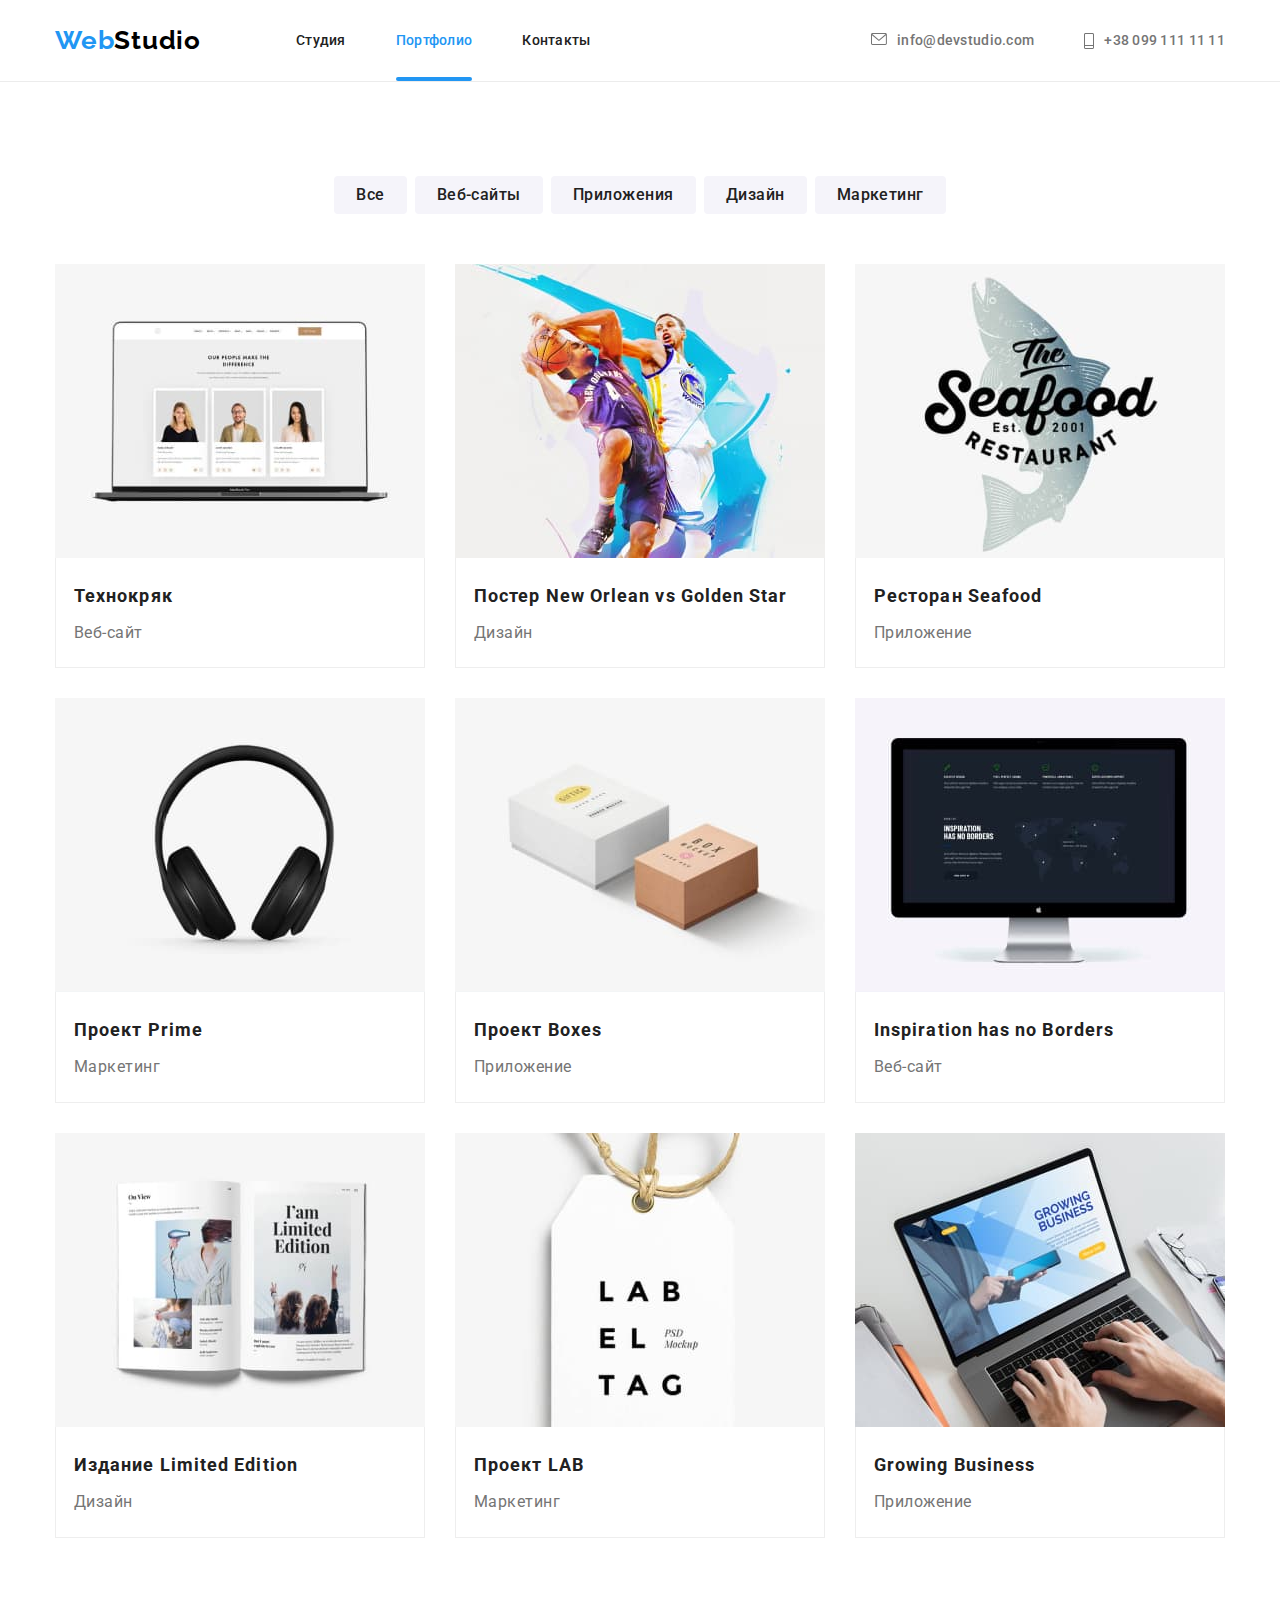
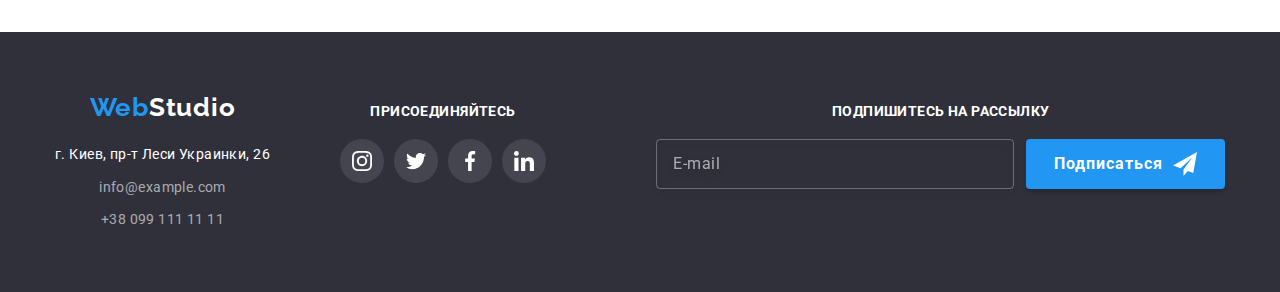
==== commit 8730746a: "add-new-img" ====
--- a/portfolio.html
+++ b/portfolio.html
@@ -20,26 +20,7 @@
         <a class="page-header__logo" href="./index.html">
       <span class="page-header__logo--color">Web</span>Studio
         </a>
-       
-         <button type="button" 
-        class="page-header-menu__button is-open"
-        aria-expanded="false"
-        aria-controls="page-header-menu__container"
-        data-menu-button>
-            <svg 
-            width="40" 
-            height="40"
-            aria-label="Переключатель мобильного меню">
-                <use class="page-header__icon-menu" href="./images/icons.svg#icon-menu-close"></use>
-                <use class="page-header__icon-close" href="./images/icons.svg#icon-menu"></use>
-            </svg>
-        </button>
-
-        
-
-        
-        <div class="page-header-menu__container" id="page-header-menu__container" data-menu>
-             <nav class="page-header-site-nav">
+       <nav class="page-header-site-nav">
     <ul class="page-header-site-nav__list list">
         <li class="page-header-site-nav__item"><a href="./index.html" class="page-header-site-nav__link">Студия</a></li>
         <li class="page-header-site-nav__item"><a href="./portfolio.html" class="page-header-site-nav__link--current">Портфолио</a></li>
@@ -47,23 +28,8 @@
 
         </ul> 
          </nav>
-<ul class="page-header-mobile-site-nav-contacts__list list">
- <li class="page-header-mobile-site-nav-contacts__item"><a href="tel:+380991111111" class="page-header-mobile-site-nav-contacts__link--phone">
-            +38 099 111 11 11</a></li>
-        <li class="page-header-mobile-site-nav-contacts__item"><a href="mailto:info@devstudio.com" class="page-header-mobile-site-nav-contacts__link"> 
-            info@devstudio.com
-            
-        </a></li>  
-    </ul>
-
-    <ul class="page-header-mobile-site-nav-socials__list list">
-    <li class="page-header-mobile-site-nav-socials__item"><a class="page-header-mobile-site-nav-socials__link" href="#">Instagram</a></li>
-    <li class="page-header-mobile-site-nav-socials__item"><a class="page-header-mobile-site-nav-socials__link" href="#">Twitter</a></li>
-    <li class="page-header-mobile-site-nav-socials__item"><a class="page-header-mobile-site-nav-socials__link" href="#">Facebook</a></li>
-    <li class="page-header-mobile-site-nav-socials__item"><a class="page-header-mobile-site-nav-socials__link" href="#">LinkedIn</a></li>
-    </ul>
-
-         <ul class="page-header-site-nav__contacts__list list">
+
+          <ul class="page-header-site-nav-contacts__list list">
         <li class="page-header-site-nav-contacts__item"><a href="mailto:info@devstudio.com" class="page-header-site-nav-contacts__link"> 
             <svg width="16" height="12" class="page-header-site-nav__icon">
                 <use href="./images/icons.svg#icon-email"></use>
@@ -76,8 +42,62 @@
             </svg>
             +38 099 111 11 11</a></li>
     </ul>
-    
-        
+
+         <button type="button" 
+        class="page-header-menu__button-open" data-menu-button>
+            <svg 
+            width="40" 
+            height="40"
+            aria-label="Переключатель мобильного меню">
+                <use class="page-header__icon-menu" href="./images/icons.svg#icon-menu"></use>
+            </svg>
+        </button>
+
+        </div>
+
+        
+        <div class="page-header-mobile-menu" data-menu>
+              <div class="page-header-mobile-menu-container">
+                <div class="page-header-mobile-menu-top">
+ <button type="button" 
+        class="page-header-menu__button-close" data-menu-close>
+            <svg 
+            width="40" 
+            height="40"
+            aria-label="Переключатель мобильного меню">
+                <use class="page-header__icon-menu-close" href="./images/icons.svg#icon-menu-close"></use>
+                
+              </svg>
+        </button>
+             <nav class="page-header-mobile-site-nav">
+    <ul class="page-header-mobile-site-nav__list list">
+        <li class="page-header-mobile-site-nav__item"><a href="./index.html" class="page-header-mobile-site-nav__link">Студия</a></li>
+        <li class="page-header-mobile-site-nav__item"><a href="./portfolio.html" class="page-header-mobile-site-nav__link--current">Портфолио</a></li>
+        <li class="page-header-mobile-site-nav__item"><a href="" class="page-header-mobile-site-nav__link">Контакты</a></li>
+
+        </ul> 
+         </nav>
+                </div>
+           <div class="page-header-mobile-menu-bottom">
+<ul class="page-header-mobile-site-nav-contacts__list list">
+ <li class="page-header-mobile-site-nav-contacts__item"><a href="tel:+380991111111" class="page-header-mobile-site-nav-contacts__link--phone">
+            +38 099 111 11 11</a></li>
+        <li class="page-header-mobile-site-nav-contacts__item"><a href="mailto:info@devstudio.com" class="page-header-mobile-site-nav-contacts__link"> 
+            info@devstudio.com
+            
+        </a></li>  
+    </ul>
+
+    <ul class="page-header-mobile-site-nav-socials__list list">
+    <li class="page-header-mobile-site-nav-socials__item"><a class="page-header-mobile-site-nav-socials__link" href="#">Instagram</a></li>
+    <li class="page-header-mobile-site-nav-socials__item"><a class="page-header-mobile-site-nav-socials__link" href="#">Twitter</a></li>
+    <li class="page-header-mobile-site-nav-socials__item"><a class="page-header-mobile-site-nav-socials__link" href="#">Facebook</a></li>
+    <li class="page-header-mobile-site-nav-socials__item"><a class="page-header-mobile-site-nav-socials__link" href="#">LinkedIn</a></li>
+    </ul>
+
+</div>
+   
+    </div>
    </div>
         
     </header>
--- a/css/main.min.css
+++ b/css/main.min.css
@@ -1 +1 @@
-.visually-hidden{position:absolute;width:1px;height:1px;margin:-1px;border:0;padding:0;white-space:nowrap;-webkit-clip-path:inset(100%);clip-path:inset(100%);clip:rect(0 0 0 0);overflow:hidden}img{display:block;max-width:100%;height:auto}.list{padding:0;margin:0;list-style:none}h1,h2,h3,h4,h5,h6,p{margin-top:0;margin-bottom:0}.container{margin-left:auto;margin-right:auto;padding-left:15px;padding-right:15px}@media screen and (min-width: 480px){.container{width:480px}}@media screen and (min-width: 768px){.container{width:768px}}@media screen and (min-width: 1200px){.container{width:1200px}}body{background-color:#fff;color:#757575;font-family:"Roboto","sans-serif";font-size:14px;letter-spacing:.03em}body.modal-open{overflow:hidden}.page-header{position:relative;border-bottom:1px solid #ececec}.page-header--none-border{border-bottom:0}.page-header-main-nav{display:-webkit-box;display:-ms-flexbox;display:flex;-webkit-box-align:center;-ms-flex-align:center;align-items:center;-webkit-box-pack:justify;-ms-flex-pack:justify;justify-content:space-between}@media screen and (min-width: 768px){.page-header-main-nav{-webkit-box-pack:start;-ms-flex-pack:start;justify-content:flex-start}}.page-header__logo{display:-webkit-box;display:-ms-flexbox;display:flex;-webkit-box-pack:center;-ms-flex-pack:center;justify-content:center;-webkit-box-align:center;-ms-flex-align:center;align-items:center;padding-top:16px;padding-bottom:16px;color:#000;text-decoration:none;font-family:Raleway;font-style:normal;font-weight:700;font-size:26px;line-height:1.2;letter-spacing:.03em;-webkit-transition-property:color;transition-property:color;-webkit-transition-duration:250ms;transition-duration:250ms;-webkit-transition-timing-function:cubic-bezier(0.4, 0, 0.2, 1);transition-timing-function:cubic-bezier(0.4, 0, 0.2, 1)}.page-header__logo--color{color:#2196f3}.page-header__logo:hover,.page-header__logo:focus{color:#2196f3}@media screen and (min-width: 768px){.page-header__logo{padding-top:25px;padding-bottom:25px;margin-right:88px}}@media screen and (min-width: 1200px){.page-header__logo{margin-right:95px}}.page-header-site-nav__list{display:block;margin-bottom:305px}@media screen and (min-width: 768px){.page-header-site-nav__list{display:-webkit-box;display:-ms-flexbox;display:flex;margin-bottom:0}}.page-header-site-nav__item{margin-bottom:32px}.page-header-site-nav__item:last-child{margin-bottom:0}@media screen and (min-width: 768px){.page-header-site-nav__item{margin-bottom:0;margin-right:50px}.page-header-site-nav__item:last-child{margin-right:0}}.page-header-site-nav__link{display:block;color:#212121;font-family:"Roboto";font-style:normal;text-decoration:none;font-weight:500;font-size:40px;line-height:1.17;letter-spacing:.02em;-webkit-transition-property:color;transition-property:color;-webkit-transition-duration:250ms;transition-duration:250ms;-webkit-transition-timing-function:cubic-bezier(0.4, 0, 0.2, 1);transition-timing-function:cubic-bezier(0.4, 0, 0.2, 1)}.page-header-site-nav__link:hover,.page-header-site-nav__link:focus{color:#2196f3}@media screen and (min-width: 768px){.page-header-site-nav__link{padding-top:32px;padding-bottom:32px;font-weight:500;font-size:14px;line-height:16px;letter-spacing:.02em}}.page-header-site-nav__link--current{position:relative;font-family:"Roboto";font-style:normal;color:#2196f3;font-weight:500;font-size:40px;line-height:1.17;letter-spacing:.02em;letter-spacing:.02em;text-decoration:none;display:block}@media screen and (min-width: 768px){.page-header-site-nav__link--current{padding-top:32px;padding-bottom:32px;font-weight:500;font-size:14px;line-height:16px;letter-spacing:.02em}}.page-header-site-nav__link--current::after{position:absolute;content:"";left:0;bottom:0;display:none;width:100%;height:4px;border-radius:2px;background-color:#2196f3}@media screen and (min-width: 768px){.page-header-site-nav__link--current::after{display:block}}.page-header-mobile-site-nav-contacts__list{display:block;margin-bottom:64px}@media screen and (min-width: 768px){.page-header-mobile-site-nav-contacts__list{display:none}}.page-header-mobile-site-nav-contacts__item{margin-bottom:32px}.page-header-mobile-site-nav-contacts__item:last-child{margin-bottom:0}.page-header-mobile-site-nav-contacts__link{color:#757575;font-family:"Roboto";font-style:normal;color:#757575;text-decoration:none;font-weight:500;font-size:24px;line-height:1.16;letter-spacing:.02em;-webkit-transition-property:color;transition-property:color;-webkit-transition-duration:250ms;transition-duration:250ms;-webkit-transition-timing-function:cubic-bezier(0.4, 0, 0.2, 1);transition-timing-function:cubic-bezier(0.4, 0, 0.2, 1)}.page-header-mobile-site-nav-contacts__link:hover,.page-header-mobile-site-nav-contacts__link:focus{color:#2196f3}.page-header-mobile-site-nav-contacts__link--phone{color:#2196f3;text-decoration:none;font-weight:500;font-size:34px;line-height:1.17;letter-spacing:.02em}.page-header-mobile-site-nav-socials__list{display:-webkit-box;display:-ms-flexbox;display:flex}@media screen and (min-width: 768px){.page-header-mobile-site-nav-socials__list{display:none}}.page-header-mobile-site-nav-socials__item{margin-right:10px}.page-header-mobile-site-nav-socials__item::after{content:"";margin-left:10px;border-right:1px solid rgba(33,33,33,.2)}.page-header-mobile-site-nav-socials__item:last-child{margin-right:0}.page-header-mobile-site-nav-socials__item:last-child::after{border-right:0;margin-left:0}.page-header-mobile-site-nav-socials__link{color:#2196f3;text-decoration:none;font-family:"Roboto";font-style:normal;font-weight:500;font-size:18px;line-height:1.22;letter-spacing:.02em}.page-header-site-nav__contacts__list{display:none}@media screen and (min-width: 768px){.page-header-site-nav__contacts__list{display:block;padding-top:20px;padding-bottom:20px;margin-left:auto}}@media screen and (min-width: 1200px){.page-header-site-nav__contacts__list{display:-webkit-box;display:-ms-flexbox;display:flex;padding-top:0;padding-bottom:0;margin-left:auto}}.page-header-site-nav__icon{margin-right:10px;fill:currentColor}.page-header-site-nav-contacts__item{margin-bottom:10px}.page-header-site-nav-contacts__item:last-child{margin-bottom:0}@media screen and (min-width: 1200px){.page-header-site-nav-contacts__item{margin-bottom:0;margin-right:30px}.page-header-site-nav-contacts__item:last-child{margin-right:0}}.page-header-site-nav-contacts__link{color:#757575;font-family:"Roboto";color:#757575;text-decoration:none;font-weight:500;font-size:12px;line-height:1.16;letter-spacing:.02em;display:-webkit-box;display:-ms-flexbox;display:flex;-webkit-transition-property:color;transition-property:color;-webkit-transition-duration:250ms;transition-duration:250ms;-webkit-transition-timing-function:cubic-bezier(0.4, 0, 0.2, 1);transition-timing-function:cubic-bezier(0.4, 0, 0.2, 1)}.page-header-site-nav-contacts__link:hover,.page-header-site-nav-contacts__link:focus{color:#2196f3}@media screen and (min-width: 1200px){.page-header-site-nav-contacts__link{padding-top:30px;padding-bottom:30px;font-size:14px;line-height:1.14}}.page-header-menu__button{cursor:pointer;display:-webkit-inline-box;display:-ms-inline-flexbox;display:inline-flex;margin:0;padding:0;border:none;background-color:rgba(0,0,0,0);-webkit-transition-property:fill;transition-property:fill;-webkit-transition-duration:250ms;transition-duration:250ms;-webkit-transition-timing-function:cubic-bezier(0.4, 0, 0.2, 1);transition-timing-function:cubic-bezier(0.4, 0, 0.2, 1)}.page-header-menu__button:hover,.page-header-menu__button:focus{fill:#2196f3}@media screen and (min-width: 768px){.page-header-menu__button{display:none}}.page-header-menu__button .page-header__icon-close{display:none}.page-header-menu__button.is-open .page-header__icon-close{display:block}.page-header-menu__button.is-open .page-header__icon-menu{display:none}.page-header-menu__container{width:100%;z-index:1;background-color:#fff}@media screen and (max-width: 767px){.page-header-menu__container{display:none;position:absolute;top:100%;left:0;width:100%;padding-top:48px;padding-bottom:48px;padding-left:40px;z-index:1}.page-header-menu__container.is-open{display:block}}@media screen and (min-width: 768px){.page-header-menu__container{display:-webkit-box;display:-ms-flexbox;display:flex;padding:0;z-index:0}}.hero{background-color:#2f303a;background-image:-webkit-gradient(linear, left top, right top, from(rgba(47, 48, 58, 0.4)), to(rgba(47, 48, 58, 0.4))),url(../images/hero.jpg);background-image:linear-gradient(to right, rgba(47, 48, 58, 0.4), rgba(47, 48, 58, 0.4)),url(../images/hero.jpg);background-position:center;text-align:center;padding-top:200px;padding-bottom:200px;height:600px;max-width:1600px;margin-left:auto;margin-right:auto;background-size:cover;background-repeat:no-repeat}.hero__title{margin-bottom:30px;color:#fff;font-family:"Roboto";font-style:normal;font-weight:900;font-size:44px;line-height:1.35;letter-spacing:.06em;text-transform:uppercase}.hero__button{color:#fff;background-color:#2196f3;font-family:"Roboto";font-weight:700;font-size:16px;line-height:1.88;padding:10px 32px;border-radius:4px;min-width:200px;display:inline-block;text-align:center;letter-spacing:.06em;cursor:pointer;border:none;-webkit-transition-property:background-color;transition-property:background-color;-webkit-transition-duration:250ms;transition-duration:250ms;-webkit-transition-timing-function:cubic-bezier(0.4, 0, 0.2, 1);transition-timing-function:cubic-bezier(0.4, 0, 0.2, 1)}.hero__button:hover,.hero__button:focus{background-color:#188ce8}.features{padding-top:60px;padding-bottom:60px}@media screen and (min-width: 768px){.features__list{display:-webkit-box;display:-ms-flexbox;display:flex;-ms-flex-wrap:wrap;flex-wrap:wrap;margin:-15px}}.features__item{text-align:center}@media screen and (min-width: 768px){.features__item{text-align:left;width:calc((100% - 60px)/2);margin:15px}}@media screen and (min-width: 1200px){.features__item{text-align:left;width:calc((100% - 120px)/4)}}@media screen and (min-width: 1200px)and (max-width: 767px){.features__item:not(:last-child){margin-bottom:30px}}.features__title{margin-bottom:10px;color:#212121;font-family:"Roboto";font-style:normal;font-weight:700;font-size:14px;line-height:1.15;letter-spacing:.03em;text-transform:uppercase}.features__icon{background-color:#f5f4fa;height:120px;width:100%;margin-bottom:30px;border-radius:4px;-webkit-filter:drop-shadow(0px 4px 4px rgba(0, 0, 0, 0.25));filter:drop-shadow(0px 4px 4px rgba(0, 0, 0, 0.25))}.features__text{font-size:14px;line-height:1.7;letter-spacing:.03em}.activites{padding-bottom:94px;text-align:center}@media screen and (max-width: 1199px){.activites{display:none}}.activites__list{display:-webkit-box;display:-ms-flexbox;display:flex}.activites__item{position:relative;margin-right:30px}.activites__item:last-child{margin-right:0}.activites__title{margin-bottom:50px;font-family:"Roboto";font-style:normal;color:#212121;font-weight:700;font-size:36px;line-height:1.2;letter-spacing:.03em}.activites__text{color:#fff;font-weight:700;line-height:1.15;text-align:center;text-transform:uppercase;position:absolute;bottom:0;display:-webkit-box;display:-ms-flexbox;display:flex;-webkit-box-pack:center;-ms-flex-pack:center;justify-content:center;-webkit-box-align:center;-ms-flex-align:center;align-items:center;margin:0;padding:0;height:70px;width:100%;background-image:-webkit-gradient(linear, left top, left bottom, from(rgba(47, 48, 58, 0.8)), to(rgba(47, 48, 58, 0.8)));background-image:linear-gradient(rgba(47, 48, 58, 0.8), rgba(47, 48, 58, 0.8))}.crew{background-color:#f5f4fa;padding-top:94px;padding-bottom:94px;text-align:center}@media screen and (min-width: 768px){.crew__list{display:-webkit-box;display:-ms-flexbox;display:flex;-ms-flex-wrap:wrap;flex-wrap:wrap;margin:-15px}}.crew__item{background-color:#fff;-webkit-box-shadow:0px 1px 3px rgba(0,0,0,.12),0px 1px 1px rgba(0,0,0,.14),0px 2px 1px rgba(0,0,0,.2);box-shadow:0px 1px 3px rgba(0,0,0,.12),0px 1px 1px rgba(0,0,0,.14),0px 2px 1px rgba(0,0,0,.2);border-radius:0px 0px 4px 4px}@media screen and (max-width: 767px){.crew__item{margin-bottom:30px}.crew__item:last-child{margin-bottom:0}}@media screen and (min-width: 768px){.crew__item{width:calc((100% - 60px)/2);margin:15px}}@media screen and (min-width: 1200px){.crew__item{width:calc((100% - 120px)/4);margin:15px}}.crew__title{margin-bottom:50px;color:#212121;font-family:"Roboto";font-style:normal;font-weight:700;font-size:36px;line-height:1.15;letter-spacing:.03em}.crew__content{padding-bottom:30px;padding-top:30px}.crew__name{margin-bottom:10px;color:#212121;font-family:"Roboto";font-style:normal;font-weight:500;font-size:16px;line-height:1,2;letter-spacing:.03em}.crew__text{font-size:16px;line-height:1.2;letter-spacing:.03em;margin-bottom:16px}.crew__link__list{display:-webkit-box;display:-ms-flexbox;display:flex;-webkit-box-pack:center;-ms-flex-pack:center;justify-content:center}.crew__link__item{margin-right:10px}.crew__link__item:last-child{margin-right:0}.crew__link{display:-webkit-box;display:-ms-flexbox;display:flex;color:#afb1b8;width:44px;height:44px;border-radius:50%;-webkit-box-pack:center;-ms-flex-pack:center;justify-content:center;-webkit-box-align:center;-ms-flex-align:center;align-items:center;-webkit-transition-property:background-color,color;transition-property:background-color,color;-webkit-transition-duration:250ms;transition-duration:250ms;-webkit-transition-timing-function:cubic-bezier(0.4, 0, 0.2, 1);transition-timing-function:cubic-bezier(0.4, 0, 0.2, 1)}.crew__link:hover,.crew__link:focus{background-color:#2196f3;color:#fff}.crew__icon{fill:currentColor;width:20px;height:20px}.clients{padding-top:94px;padding-bottom:94px;text-align:center}.clients__title{margin-bottom:50px;font-family:"Roboto";font-style:normal;color:#212121;font-weight:700;font-size:36px;line-height:1.2;letter-spacing:.03em}.clients__list{display:-webkit-box;display:-ms-flexbox;display:flex;-ms-flex-wrap:wrap;flex-wrap:wrap;margin:-15px}@media screen and (max-width: 767px){.clients__item{width:calc((100% - 60px)/2);margin:15px}}@media screen and (min-width: 768px){.clients__item{width:calc((100% - 90px)/3);margin:15px}}@media screen and (min-width: 1200px){.clients__item{width:calc((100% - 180px)/6);margin:15px}}.clients__link{height:92px;display:-webkit-box;display:-ms-flexbox;display:flex;-webkit-box-pack:center;-ms-flex-pack:center;justify-content:center;-webkit-box-align:center;-ms-flex-align:center;align-items:center;border:1px solid #afb1b8;border-radius:4px;color:#afb1b8;-webkit-transition-property:color,border-color;transition-property:color,border-color;-webkit-transition-duration:250ms;transition-duration:250ms;-webkit-transition-timing-function:cubic-bezier(0.4, 0, 0.2, 1);transition-timing-function:cubic-bezier(0.4, 0, 0.2, 1)}.clients__link:hover,.clients__link:focus{color:#2196f3;border-color:#2196f3}.clients__icon{fill:currentColor}.page-footer__container{text-align:center}@media screen and (min-width: 768px){.page-footer__container{display:-webkit-box;display:-ms-flexbox;display:flex;-ms-flex-wrap:wrap;flex-wrap:wrap;-webkit-box-orient:horizontal;-webkit-box-direction:normal;-ms-flex-direction:row;flex-direction:row;-webkit-box-align:baseline;-ms-flex-align:baseline;align-items:baseline;-webkit-box-pack:justify;-ms-flex-pack:justify;justify-content:space-between}}.page-footer__column{margin-bottom:60px}@media screen and (min-width: 1200px){.page-footer__column{margin-bottom:0;margin-right:70px}}.page-footer{background-color:#2f303a;padding-top:60px;padding-bottom:60px}.page-footer__logo{color:#fff;text-decoration:none;font-family:"Raleway";font-style:normal;font-weight:700;font-size:26px;line-height:1.2;letter-spacing:.03em;display:inline-block;margin-bottom:20px}.page-footer__logo--color{color:#2196f3}.page-footer__adress{color:#fff;text-decoration:none;font-family:"Roboto";font-style:normal;font-weight:400;font-size:14px;line-height:1.7;letter-spacing:.03em;display:block;-webkit-transition-property:color;transition-property:color;-webkit-transition-duration:250ms;transition-duration:250ms;-webkit-transition-timing-function:cubic-bezier(0.4, 0, 0.2, 1);transition-timing-function:cubic-bezier(0.4, 0, 0.2, 1)}.page-footer__adress:hover,.page-footer__adress:focus{color:#2196f3}.page-footer__link__item{margin-bottom:9px}.page-footer__link__item:last-child{margin-bottom:0}.page-footer__link{color:rgba(255,255,255,.6);text-decoration:none;font-family:"Roboto";font-style:normal;font-size:14px;line-height:1.7;letter-spacing:.03em;display:block;-webkit-transition-property:color;transition-property:color;-webkit-transition-duration:250ms;transition-duration:250ms;-webkit-transition-timing-function:cubic-bezier(0.4, 0, 0.2, 1);transition-timing-function:cubic-bezier(0.4, 0, 0.2, 1)}.page-footer__link:hover,.page-footer__link:focus{color:#2196f3}.page-footer-socials__text{color:#fff;font-weight:700;font-size:14px;line-height:1.15;letter-spacing:.03em;text-transform:uppercase;margin-bottom:20px}.page-footer-socials__list{display:-webkit-box;display:-ms-flexbox;display:flex;-webkit-box-pack:center;-ms-flex-pack:center;justify-content:center}.page-footer-socials__item{margin-right:10px}.page-footer-socials__item:last-child{margin-right:0}.page-footer-socials__link{width:44px;height:44px;display:-webkit-box;display:-ms-flexbox;display:flex;-webkit-box-pack:center;-ms-flex-pack:center;justify-content:center;-webkit-box-align:center;-ms-flex-align:center;align-items:center;border-radius:50%;color:#fff;background-image:-webkit-gradient(linear, left top, right top, from(rgba(255, 255, 255, 0.1)), to(rgba(255, 255, 255, 0.1)));background-image:linear-gradient(to right, rgba(255, 255, 255, 0.1), rgba(255, 255, 255, 0.1));-webkit-transition-property:background-color;transition-property:background-color;-webkit-transition-duration:250ms;transition-duration:250ms;-webkit-transition-timing-function:cubic-bezier(0.4, 0, 0.2, 1);transition-timing-function:cubic-bezier(0.4, 0, 0.2, 1)}.page-footer-socials__link:hover,.page-footer-socials__link:focus{background-color:#2196f3}.page-footer-socials__icon{width:20px;height:20px;fill:currentColor}.page-footer-form__column{margin-right:auto;margin-left:auto}@media screen and (min-width: 1200px){.page-footer-form__column{margin-right:0;margin-left:auto}}.page-footer-form__text{color:#fff;font-weight:700;font-size:14px;line-height:1.15;letter-spacing:.03em;text-transform:uppercase;margin-bottom:20px}.page-footer__field{display:-webkit-box;display:-ms-flexbox;display:flex;-webkit-box-orient:vertical;-webkit-box-direction:normal;-ms-flex-direction:column;flex-direction:column;-webkit-box-align:center;-ms-flex-align:center;align-items:center}@media screen and (min-width: 1200px){.page-footer__field{-webkit-box-orient:horizontal;-webkit-box-direction:normal;-ms-flex-direction:row;flex-direction:row}}.page-footer__input{color:#fff;background-color:inherit;border:1px solid rgba(255,255,255,.3);border-radius:4px;-webkit-filter:drop-shadow(0px 4px 4px rgba(0, 0, 0, 0.15));filter:drop-shadow(0px 4px 4px rgba(0, 0, 0, 0.15));width:450px;height:50px;margin-bottom:20px;padding:0 0 0 16px;outline:none;-webkit-transition-property:border-color;transition-property:border-color;-webkit-transition-duration:250ms;transition-duration:250ms;-webkit-transition-timing-function:cubic-bezier(0.4, 0, 0.2, 1);transition-timing-function:cubic-bezier(0.4, 0, 0.2, 1)}@media screen and (min-width: 1200px){.page-footer__input{width:358px;margin-bottom:0;margin-right:12px}}.page-footer__input:hover,.page-footer__input:focus{border:1px solid #2196f3}.page-footer__input::-webkit-input-placeholder{font-size:16px;line-height:1.25;letter-spacing:.03em;color:rgba(255,255,255,.6)}.page-footer__input::-moz-placeholder{font-size:16px;line-height:1.25;letter-spacing:.03em;color:rgba(255,255,255,.6)}.page-footer__input:-ms-input-placeholder{font-size:16px;line-height:1.25;letter-spacing:.03em;color:rgba(255,255,255,.6)}.page-footer__input::-ms-input-placeholder{font-size:16px;line-height:1.25;letter-spacing:.03em;color:rgba(255,255,255,.6)}.page-footer__input::placeholder{font-size:16px;line-height:1.25;letter-spacing:.03em;color:rgba(255,255,255,.6)}.page-footer__submit-button{font-family:"Roboto";font-style:normal;font-weight:700;font-size:16px;line-height:1.87;letter-spacing:.06em;color:#fff;display:-webkit-box;display:-ms-flexbox;display:flex;-webkit-box-pack:center;-ms-flex-pack:center;justify-content:center;-webkit-box-align:center;-ms-flex-align:center;align-items:center;text-align:center;padding:10px 28px;cursor:pointer;background-color:#2196f3;border:none;-webkit-box-shadow:0px 4px 4px rgba(0,0,0,.15);box-shadow:0px 4px 4px rgba(0,0,0,.15);border-radius:4px;-webkit-transition-property:background-color;transition-property:background-color;-webkit-transition-duration:250ms;transition-duration:250ms;-webkit-transition-timing-function:cubic-bezier(0.4, 0, 0.2, 1);transition-timing-function:cubic-bezier(0.4, 0, 0.2, 1)}.page-footer__submit-button:hover,.page-footer__submit-button:focus{background-color:#188ce8}.page-footer__button__icon{margin-left:10px}.backdrop{position:fixed;top:0;left:0;width:100%;height:100%;background-color:rgba(0,0,0,.2);opacity:1;-webkit-transition:250ms cubic-bezier(0.4, 0, 0.2, 1);transition:250ms cubic-bezier(0.4, 0, 0.2, 1);overflow-y:scroll}.backdrop.is-hidden{opacity:0;pointer-events:none}.backdrop.is-hidden .modal{-webkit-transform:translate(-50%, -50%) scale(0.9);transform:translate(-50%, -50%) scale(0.9)}.modal{width:450px;height:609px;position:absolute;top:50%;left:50%;-webkit-transform:translate(-50%, -50%);transform:translate(-50%, -50%);background-color:#fff;border-radius:4px;-webkit-box-shadow:0px 1px 3px rgba(0,0,0,.12),0px 1px 1px rgba(0,0,0,.14),0px 2px 1px rgba(0,0,0,.2);box-shadow:0px 1px 3px rgba(0,0,0,.12),0px 1px 1px rgba(0,0,0,.14),0px 2px 1px rgba(0,0,0,.2);-webkit-transition:250ms cubic-bezier(0.4, 0, 0.2, 1);transition:250ms cubic-bezier(0.4, 0, 0.2, 1);padding:40px}@media(min-width: 1200px){.modal{width:528px;height:581px}}.modal__icon{width:18px;height:18px;fill:currentColor}.modal__button{position:fixed;top:0;right:0;display:-webkit-box;display:-ms-flexbox;display:flex;-webkit-box-align:center;-ms-flex-align:center;align-items:center;-webkit-box-pack:center;-ms-flex-pack:center;justify-content:center;margin-top:8px;margin-right:8px;width:30px;height:30px;border-radius:50%;border:1px solid rgba(0,0,0,.1);background-color:var(--primary-bg-color);cursor:pointer;color:#000;-webkit-transition-property:color;transition-property:color;-webkit-transition-duration:250ms;transition-duration:250ms;-webkit-transition-timing-function:cubic-bezier(0.4, 0, 0.2, 1);transition-timing-function:cubic-bezier(0.4, 0, 0.2, 1)}.modal__button:hover,.modal__button:focus{color:#2196f3}.modal-form{width:370px}@media(min-width: 1200px){.modal-form{width:448px}}.modal__text{text-align:center;font-weight:700;font-size:20px;line-height:1.15;letter-spacing:.03em;color:#212121;margin-bottom:12px}.modal-form__field{display:-webkit-box;display:-ms-flexbox;display:flex;-webkit-box-orient:vertical;-webkit-box-direction:normal;-ms-flex-direction:column;flex-direction:column;position:relative;text-align:start;margin-bottom:10px;-webkit-transition-property:border-color;transition-property:border-color;-webkit-transition-duration:250ms;transition-duration:250ms;-webkit-transition-timing-function:cubic-bezier(0.4, 0, 0.2, 1);transition-timing-function:cubic-bezier(0.4, 0, 0.2, 1);margin-bottom:10px}.modal-form__field:last-child{margin-bottom:0}.modal-form__label{margin-bottom:4px;font-size:12px;line-height:1.15;letter-spacing:.01em}.modal-form__input{padding-left:30px;border:1px solid rgba(33,33,33,.2);border-radius:4px;height:40px;outline:none;-webkit-transition-property:border-color;transition-property:border-color;-webkit-transition-duration:250ms;transition-duration:250ms;-webkit-transition-timing-function:cubic-bezier(0.4, 0, 0.2, 1);transition-timing-function:cubic-bezier(0.4, 0, 0.2, 1)}.modal-form__input .modal-form__field:focus-within,.modal-form__field:hover .modal-form__input{border:1px solid #2196f3;color:#2196f3}.modal-form__icon{color:#212121;position:absolute;width:18px;height:18px;top:50%;left:12px;fill:currentColor;-webkit-transition-property:fill;transition-property:fill;-webkit-transition-duration:250ms;transition-duration:250ms;-webkit-transition-timing-function:cubic-bezier(0.4, 0, 0.2, 1);transition-timing-function:cubic-bezier(0.4, 0, 0.2, 1)}.modal-form__icon .modal-form__field:focus-within,.modal-form__field:hover .modal-form__icon{fill:#2196f3}.modal-textarea__field{display:-webkit-box;display:-ms-flexbox;display:flex;-webkit-box-orient:vertical;-webkit-box-direction:normal;-ms-flex-direction:column;flex-direction:column;margin-top:10px;margin-bottom:20px}.modal-textarea__label{margin-bottom:4px;font-size:12px;line-height:1.15;letter-spacing:.01em}.modal-textarea-comment{border:1px solid rgba(33,33,33,.2);border-radius:4px;height:120px;resize:none;padding:12px 16px;outline:none;-webkit-transition-property:border-color;transition-property:border-color;-webkit-transition-duration:250ms;transition-duration:250ms;-webkit-transition-timing-function:cubic-bezier(0.4, 0, 0.2, 1);transition-timing-function:cubic-bezier(0.4, 0, 0.2, 1)}.modal-textarea-comment:hover,.modal-textarea-comment:focus{border-color:#2196f3;color:#2196f3}.modal-textarea-comment::-webkit-input-placeholder{color:rgba(117,117,117,.5);font-size:12px;line-height:1.15;letter-spacing:.01em}.modal-textarea-comment::-moz-placeholder{color:rgba(117,117,117,.5);font-size:12px;line-height:1.15;letter-spacing:.01em}.modal-textarea-comment:-ms-input-placeholder{color:rgba(117,117,117,.5);font-size:12px;line-height:1.15;letter-spacing:.01em}.modal-textarea-comment::-ms-input-placeholder{color:rgba(117,117,117,.5);font-size:12px;line-height:1.15;letter-spacing:.01em}.modal-textarea-comment::placeholder{color:rgba(117,117,117,.5);font-size:12px;line-height:1.15;letter-spacing:.01em}.modal-checkbox__field{display:-webkit-box;display:-ms-flexbox;display:flex;-webkit-box-align:center;-ms-flex-align:center;align-items:center;-webkit-box-pack:center;-ms-flex-pack:center;justify-content:center;margin-bottom:30px;font-size:1.71;line-height:24px;letter-spacing:.03em}.modal-checkbox__input{position:absolute;width:1px;height:1px;margin:-1px;border:0;padding:0;clip:rect(0 0 0 0);overflow:hidden}.modal-checkbox__input:checked+.modal-checkbox__icon{border-color:#2196f3;background-color:#2196f3;background-origin:border-box}.modal-checkbox__label{font-size:12px;line-height:1.16;letter-spacing:.03em;margin-left:8px}@media(min-width: 1200px){.modal-checkbox__label{font-size:14px;line-height:1.71;letter-spacing:.03em}}.modal-checkbox__icon{width:16px;height:15px;border:2px solid #212121;border-radius:4px;-webkit-transition-property:border-color color;transition-property:border-color color;-webkit-transition-duration:250ms;transition-duration:250ms;-webkit-transition-timing-function:cubic-bezier(0.4, 0, 0.2, 1);transition-timing-function:cubic-bezier(0.4, 0, 0.2, 1)}.modal-checkbox__link{font-family:"Roboto";font-style:normal;font-weight:400;font-size:12px;line-height:1.16;letter-spacing:.03em;-webkit-text-decoration-line:underline;text-decoration-line:underline;color:#2196f3}@media(min-width: 1200px){.modal-checkbox__link{font-size:14px;line-height:1.71;letter-spacing:.03em}}.modal__submit-button{font-family:"Roboto";font-style:normal;font-weight:700;font-size:16px;line-height:1.87;display:-webkit-box;display:-ms-flexbox;display:flex;-webkit-box-align:center;-ms-flex-align:center;align-items:center;-webkit-box-pack:center;-ms-flex-pack:center;justify-content:center;letter-spacing:.06em;margin-left:auto;margin-right:auto;color:#fff;background-color:#2196f3;border:none;padding:10px 55px;-webkit-box-shadow:0px 4px 4px rgba(0,0,0,.15);box-shadow:0px 4px 4px rgba(0,0,0,.15);border-radius:4px;cursor:pointer;-webkit-transition-property:background-color;transition-property:background-color;-webkit-transition-duration:250ms;transition-duration:250ms;-webkit-transition-timing-function:cubic-bezier(0.4, 0, 0.2, 1);transition-timing-function:cubic-bezier(0.4, 0, 0.2, 1)}.modal__submit-button:hover,.modal__submit-button:focus{background-color:#188ce8}.portfolio{padding-top:94px;padding-bottom:94px}.portfolio-button__list{display:-webkit-box;display:-ms-flexbox;display:flex;-ms-flex-wrap:wrap;flex-wrap:wrap;margin-bottom:50px}.portfolio-button{color:#212121;background-color:#f5f4fa;padding:6px 22px;border-radius:4px;border:none;font-family:"Roboto";font-style:normal;font-weight:500;font-size:16px;line-height:1.6;letter-spacing:.03em;cursor:pointer;-webkit-transition-property:color,background-color,-webkit-box-shadow,-webkit-filter;transition-property:color,background-color,-webkit-box-shadow,-webkit-filter;transition-property:box-shadow,color,background-color,filter;transition-property:box-shadow,color,background-color,filter,-webkit-box-shadow,-webkit-filter;-webkit-transition-duration:250ms;transition-duration:250ms;-webkit-transition-timing-function:cubic-bezier(0.4, 0, 0.2, 1);transition-timing-function:cubic-bezier(0.4, 0, 0.2, 1)}.portfolio-button:hover,.portfolio-button:focus{color:#fff;background-color:#2196f3;-webkit-box-shadow:0px 3px 1px rgba(0,0,0,.1),0px 1px 2px rgba(0,0,0,.08),0px 2px 2px rgba(0,0,0,.12);box-shadow:0px 3px 1px rgba(0,0,0,.1),0px 1px 2px rgba(0,0,0,.08),0px 2px 2px rgba(0,0,0,.12)}.card-set__list{display:block}.card-set__link{text-decoration:none;display:block;-webkit-transition-property:-webkit-box-shadow;transition-property:-webkit-box-shadow;transition-property:box-shadow;transition-property:box-shadow, -webkit-box-shadow;-webkit-transition-duration:250ms;transition-duration:250ms;-webkit-transition-timing-function:cubic-bezier(0.4, 0, 0.2, 1);transition-timing-function:cubic-bezier(0.4, 0, 0.2, 1)}.card-set__link:hover,.card-set__link:focus{-webkit-box-shadow:0px 1px 1px rgba(0,0,0,.12),0px 4px 4px rgba(0,0,0,.06),1px 4px 6px rgba(0,0,0,.16);box-shadow:0px 1px 1px rgba(0,0,0,.12),0px 4px 4px rgba(0,0,0,.06),1px 4px 6px rgba(0,0,0,.16)}.card-set__thumb{position:relative;overflow:hidden}.card-set__animation{-webkit-transform:translateY(100%);transform:translateY(100%);position:absolute;top:0;left:0;width:100%;height:100%;background-color:rgba(33,150,243,.9);-webkit-transition:250ms cubic-bezier(0.4, 0, 0.2, 1);transition:250ms cubic-bezier(0.4, 0, 0.2, 1)}.card-set__link:hover .card-set__animation{-webkit-transform:translateY(0);transform:translateY(0)}.card-set__link:focus .card-set__animation{-webkit-transform:translateY(0);transform:translateY(0)}.card-set__overlay{position:absolute;top:50%;left:50%;-webkit-transform:translate(-50%, -50%);transform:translate(-50%, -50%)}.card-set__overlay__text{color:#fff;font-size:18px;line-height:1.55;letter-spacing:.03em;min-width:322px}.card-set__content{padding:20px 24px;border-bottom:1px solid #eee;border-left:1px solid #eee;border-right:1px solid #eee}.card-set__name{color:#212121;margin-bottom:4px;font-family:"Roboto";font-style:normal;font-weight:700;font-size:18px;line-height:2;letter-spacing:.06em}.card-set__text{color:#757575;font-size:16px;line-height:1.85;letter-spacing:.03em}/*# sourceMappingURL=main.min.css.map */+.visually-hidden{position:absolute;width:1px;height:1px;margin:-1px;border:0;padding:0;white-space:nowrap;-webkit-clip-path:inset(100%);clip-path:inset(100%);clip:rect(0 0 0 0);overflow:hidden}img{display:block;max-width:100%;height:auto}.list{padding:0;margin:0;list-style:none}h1,h2,h3,h4,h5,h6,p{margin-top:0;margin-bottom:0}.container{margin-left:auto;margin-right:auto;padding-left:15px;padding-right:15px}@media screen and (min-width: 480px){.container{width:480px}}@media screen and (min-width: 768px){.container{width:768px}}@media screen and (min-width: 1200px){.container{width:1200px}}body{background-color:#fff;color:#757575;font-family:"Roboto","sans-serif";font-size:14px;letter-spacing:.03em}body.modal-open{overflow:hidden}.page-header{border-bottom:1px solid #ececec}.page-header--none-border{border-bottom:0}.page-header-main-nav{display:-webkit-box;display:-ms-flexbox;display:flex;-webkit-box-align:center;-ms-flex-align:center;align-items:center}.page-header__logo{display:-webkit-box;display:-ms-flexbox;display:flex;-webkit-box-pack:center;-ms-flex-pack:center;justify-content:center;-webkit-box-align:center;-ms-flex-align:center;align-items:center;padding-top:16px;padding-bottom:16px;color:#000;text-decoration:none;font-family:Raleway;font-style:normal;font-weight:700;font-size:26px;line-height:1.2;letter-spacing:.03em;-webkit-transition-property:color;transition-property:color;-webkit-transition-duration:250ms;transition-duration:250ms;-webkit-transition-timing-function:cubic-bezier(0.4, 0, 0.2, 1);transition-timing-function:cubic-bezier(0.4, 0, 0.2, 1)}.page-header__logo--color{color:#2196f3}.page-header__logo:hover,.page-header__logo:focus{color:#2196f3}@media screen and (min-width: 768px){.page-header__logo{padding-top:25px;padding-bottom:25px;margin-right:88px}}@media screen and (min-width: 1200px){.page-header__logo{margin-right:95px}}.page-header-site-nav{display:none}@media screen and (min-width: 768px){.page-header-site-nav{display:-webkit-box;display:-ms-flexbox;display:flex}}.page-header-site-nav__list{display:-webkit-box;display:-ms-flexbox;display:flex;-webkit-box-align:center;-ms-flex-align:center;align-items:center}.page-header-site-nav__item{margin-right:50px}.page-header-site-nav__item:last-child{margin-right:0}.page-header-site-nav__link{display:block;color:#212121;font-family:"Roboto";font-style:normal;text-decoration:none;font-weight:500;font-size:14px;line-height:1.14;letter-spacing:.02em;-webkit-transition-property:color;transition-property:color;-webkit-transition-duration:250ms;transition-duration:250ms;-webkit-transition-timing-function:cubic-bezier(0.4, 0, 0.2, 1);transition-timing-function:cubic-bezier(0.4, 0, 0.2, 1)}.page-header-site-nav__link:hover,.page-header-site-nav__link:focus{color:#2196f3}.page-header-site-nav__link--current{position:relative;font-family:"Roboto";font-style:normal;color:#2196f3;font-weight:500;font-size:14px;line-height:1.14;letter-spacing:.02em;text-decoration:none;display:block;padding-top:32px;padding-bottom:32px}.page-header-site-nav__link--current::after{position:absolute;content:"";left:0;bottom:0;width:100%;height:4px;border-radius:2px;background-color:#2196f3}.page-header-site-nav-contacts__list{display:none}@media screen and (min-width: 768px){.page-header-site-nav-contacts__list{display:block;margin-left:auto}}@media screen and (min-width: 1200px){.page-header-site-nav-contacts__list{display:-webkit-box;display:-ms-flexbox;display:flex;-webkit-box-align:center;-ms-flex-align:center;align-items:center;-webkit-box-pack:center;-ms-flex-pack:center;justify-content:center}}@media screen and (min-width: 768px){.page-header-site-nav-contacts__item{margin-bottom:10px}.page-header-site-nav-contacts__item:last-child{margin-bottom:0}}@media screen and (min-width: 1200px){.page-header-site-nav-contacts__item{margin-right:50px;margin-bottom:0}.page-header-site-nav-contacts__item:last-child{margin-right:0}}.page-header-site-nav__icon{margin-right:10px;fill:currentColor}.page-header-site-nav-contacts__link{color:#757575;font-family:"Roboto";color:#757575;text-decoration:none;font-weight:500;font-size:12px;line-height:1.16;letter-spacing:.02em;display:-webkit-box;display:-ms-flexbox;display:flex;-webkit-transition-property:color;transition-property:color;-webkit-transition-duration:250ms;transition-duration:250ms;-webkit-transition-timing-function:cubic-bezier(0.4, 0, 0.2, 1);transition-timing-function:cubic-bezier(0.4, 0, 0.2, 1)}.page-header-site-nav-contacts__link:hover,.page-header-site-nav-contacts__link:focus{color:#2196f3}@media screen and (min-width: 1200px){.page-header-site-nav-contacts__link{font-size:14px;line-height:1.14}}.page-header-menu__button-open{cursor:pointer;display:block;margin-left:auto;padding:0;border:none;background-color:rgba(0,0,0,0);-webkit-transition-property:fill;transition-property:fill;-webkit-transition-duration:250ms;transition-duration:250ms;-webkit-transition-timing-function:cubic-bezier(0.4, 0, 0.2, 1);transition-timing-function:cubic-bezier(0.4, 0, 0.2, 1)}.page-header-menu__button-open:hover,.page-header-menu__button-open:focus{fill:#2196f3}@media screen and (min-width: 768px){.page-header-menu__button-open{display:none}}.page-header-mobile-menu{display:none;position:fixed;top:0;left:0;width:100vw;height:100vh;padding-top:10px;padding-bottom:48px;padding-left:40px;padding-right:30px;background-color:#fff}.page-header-mobile-menu.is-open{display:block;z-index:2}@media screen and (min-width: 768px){.page-header-mobile-menu.is-open{display:none}}.page-header-mobile-menu .page-header-mobile-menu-container{display:-webkit-box;display:-ms-flexbox;display:flex;-webkit-box-orient:vertical;-webkit-box-direction:normal;-ms-flex-direction:column;flex-direction:column;height:100%;-webkit-box-pack:justify;-ms-flex-pack:justify;justify-content:space-between;overflow:auto}.page-header-menu__button-close{cursor:pointer;display:block;margin-left:auto;padding:0;border:none;background-color:rgba(0,0,0,0);-webkit-transition-property:fill;transition-property:fill;-webkit-transition-duration:250ms;transition-duration:250ms;-webkit-transition-timing-function:cubic-bezier(0.4, 0, 0.2, 1);transition-timing-function:cubic-bezier(0.4, 0, 0.2, 1)}.page-header-menu__button-close:hover,.page-header-menu__button-close:focus{fill:#2196f3}@media screen and (min-width: 768px){.page-header-menu__button-close{display:none}}.page-header-mobile-site-nav__list{margin-bottom:100px}.page-header-mobile-site-nav__item{margin-bottom:32px}.page-header-mobile-site-nav__item:last-child{margin-bottom:0}.page-header-mobile-site-nav__link{display:block;color:#212121;font-family:"Roboto";font-style:normal;text-decoration:none;font-weight:500;font-size:40px;line-height:1.17;letter-spacing:.02em;-webkit-transition-property:color;transition-property:color;-webkit-transition-duration:250ms;transition-duration:250ms;-webkit-transition-timing-function:cubic-bezier(0.4, 0, 0.2, 1);transition-timing-function:cubic-bezier(0.4, 0, 0.2, 1)}.page-header-mobile-site-nav__link:hover,.page-header-mobile-site-nav__link:focus{color:#2196f3}.page-header-mobile-site-nav__link--current{position:relative;font-family:"Roboto";font-style:normal;color:#2196f3;font-weight:500;font-size:40px;line-height:1.17;letter-spacing:.02em;letter-spacing:.02em;text-decoration:none;display:block}.page-header-mobile-site-nav-contacts__list{margin-bottom:64px}@media screen and (min-width: 768px){.page-header-mobile-site-nav-contacts__list{display:none}}.page-header-mobile-site-nav-contacts__item{margin-bottom:32px}.page-header-mobile-site-nav-contacts__item:last-child{margin-bottom:0}.page-header-mobile-site-nav-contacts__link{color:#757575;font-family:"Roboto";font-style:normal;color:#757575;text-decoration:none;font-weight:500;font-size:24px;line-height:1.16;letter-spacing:.02em;-webkit-transition-property:color;transition-property:color;-webkit-transition-duration:250ms;transition-duration:250ms;-webkit-transition-timing-function:cubic-bezier(0.4, 0, 0.2, 1);transition-timing-function:cubic-bezier(0.4, 0, 0.2, 1)}.page-header-mobile-site-nav-contacts__link:hover,.page-header-mobile-site-nav-contacts__link:focus{color:#2196f3}.page-header-mobile-site-nav-contacts__link--phone{color:#2196f3;text-decoration:none;font-weight:500;font-size:34px;line-height:1.17;letter-spacing:.02em}.page-header-mobile-site-nav-socials__list{display:-webkit-box;display:-ms-flexbox;display:flex}@media screen and (min-width: 768px){.page-header-mobile-site-nav-socials__list{display:none}}.page-header-mobile-site-nav-socials__item{margin-right:10px}.page-header-mobile-site-nav-socials__item::after{content:"";margin-left:10px;border-right:1px solid rgba(33,33,33,.2)}.page-header-mobile-site-nav-socials__item:last-child{margin-right:0}.page-header-mobile-site-nav-socials__item:last-child::after{border-right:0;margin-left:0}.page-header-mobile-site-nav-socials__link{color:#2196f3;text-decoration:none;font-family:"Roboto";font-style:normal;font-weight:500;font-size:18px;line-height:1.22;letter-spacing:.02em}.hero{background-color:#2f303a;background-image:-webkit-gradient(linear, left top, right top, from(rgba(47, 48, 58, 0.4)), to(rgba(47, 48, 58, 0.4))),url(../images/hero.jpg);background-image:linear-gradient(to right, rgba(47, 48, 58, 0.4), rgba(47, 48, 58, 0.4)),url(../images/hero.jpg);background-position:center;text-align:center;padding-top:200px;padding-bottom:200px;height:600px;max-width:1600px;margin-left:auto;margin-right:auto;background-size:cover;background-repeat:no-repeat}.hero__title{margin-bottom:30px;color:#fff;font-family:"Roboto";font-style:normal;font-weight:900;font-size:44px;line-height:1.35;letter-spacing:.06em;text-transform:uppercase}.hero__button{color:#fff;background-color:#2196f3;font-family:"Roboto";font-weight:700;font-size:16px;line-height:1.88;padding:10px 32px;border-radius:4px;min-width:200px;display:inline-block;text-align:center;letter-spacing:.06em;cursor:pointer;border:none;-webkit-transition-property:background-color;transition-property:background-color;-webkit-transition-duration:250ms;transition-duration:250ms;-webkit-transition-timing-function:cubic-bezier(0.4, 0, 0.2, 1);transition-timing-function:cubic-bezier(0.4, 0, 0.2, 1)}.hero__button:hover,.hero__button:focus{background-color:#188ce8}.features{padding-top:60px;padding-bottom:60px}@media screen and (min-width: 768px){.features__list{display:-webkit-box;display:-ms-flexbox;display:flex;-ms-flex-wrap:wrap;flex-wrap:wrap;margin:-15px}}.features__item{text-align:center;margin-bottom:30px}.features__item:last-child{margin-bottom:0}@media screen and (min-width: 768px){.features__item{text-align:left;width:calc((100% - 60px)/2);margin:15px}}@media screen and (min-width: 1200px){.features__item{text-align:left;width:calc((100% - 120px)/4)}}@media screen and (min-width: 1200px)and (max-width: 767px){.features__item:not(:last-child){margin-bottom:30px}}.features__title{margin-bottom:10px;color:#212121;font-family:"Roboto";font-style:normal;font-weight:700;font-size:14px;line-height:1.15;letter-spacing:.03em;text-transform:uppercase}.features__icon{background-color:#f5f4fa;height:120px;width:100%;margin-bottom:30px;border-radius:4px;-webkit-filter:drop-shadow(0px 4px 4px rgba(0, 0, 0, 0.25));filter:drop-shadow(0px 4px 4px rgba(0, 0, 0, 0.25))}.features__text{font-size:14px;line-height:1.7;letter-spacing:.03em}.activites{padding-bottom:94px;text-align:center}@media screen and (max-width: 1199px){.activites{display:none}}.activites__list{display:-webkit-box;display:-ms-flexbox;display:flex}.activites__item{position:relative;margin-right:30px}.activites__item:last-child{margin-right:0}.activites__title{margin-bottom:50px;font-family:"Roboto";font-style:normal;color:#212121;font-weight:700;font-size:36px;line-height:1.2;letter-spacing:.03em}.activites__text{color:#fff;font-weight:700;line-height:1.15;text-align:center;text-transform:uppercase;position:absolute;bottom:0;display:-webkit-box;display:-ms-flexbox;display:flex;-webkit-box-pack:center;-ms-flex-pack:center;justify-content:center;-webkit-box-align:center;-ms-flex-align:center;align-items:center;margin:0;padding:0;height:70px;width:100%;background-image:-webkit-gradient(linear, left top, left bottom, from(rgba(47, 48, 58, 0.8)), to(rgba(47, 48, 58, 0.8)));background-image:linear-gradient(rgba(47, 48, 58, 0.8), rgba(47, 48, 58, 0.8))}.crew{background-color:#f5f4fa;padding-top:94px;padding-bottom:94px;text-align:center}@media screen and (min-width: 768px){.crew__list{display:-webkit-box;display:-ms-flexbox;display:flex;-ms-flex-wrap:wrap;flex-wrap:wrap;margin:-15px}}.crew__item{background-color:#fff;-webkit-box-shadow:0px 1px 3px rgba(0,0,0,.12),0px 1px 1px rgba(0,0,0,.14),0px 2px 1px rgba(0,0,0,.2);box-shadow:0px 1px 3px rgba(0,0,0,.12),0px 1px 1px rgba(0,0,0,.14),0px 2px 1px rgba(0,0,0,.2);border-radius:0px 0px 4px 4px}@media screen and (max-width: 767px){.crew__item{margin-bottom:30px}.crew__item:last-child{margin-bottom:0}}@media screen and (min-width: 768px){.crew__item{width:calc((100% - 60px)/2);margin:15px}}@media screen and (min-width: 1200px){.crew__item{width:calc((100% - 120px)/4);margin:15px}}.crew__title{margin-bottom:50px;color:#212121;font-family:"Roboto";font-style:normal;font-weight:700;font-size:36px;line-height:1.15;letter-spacing:.03em}.crew__content{padding-bottom:30px;padding-top:30px}.crew__name{margin-bottom:10px;color:#212121;font-family:"Roboto";font-style:normal;font-weight:500;font-size:16px;line-height:1,2;letter-spacing:.03em}.crew__text{font-size:16px;line-height:1.2;letter-spacing:.03em;margin-bottom:16px}.crew__link__list{display:-webkit-box;display:-ms-flexbox;display:flex;-webkit-box-pack:center;-ms-flex-pack:center;justify-content:center}.crew__link__item{margin-right:10px}.crew__link__item:last-child{margin-right:0}.crew__link{display:-webkit-box;display:-ms-flexbox;display:flex;color:#afb1b8;width:44px;height:44px;border-radius:50%;-webkit-box-pack:center;-ms-flex-pack:center;justify-content:center;-webkit-box-align:center;-ms-flex-align:center;align-items:center;-webkit-transition-property:background-color,color;transition-property:background-color,color;-webkit-transition-duration:250ms;transition-duration:250ms;-webkit-transition-timing-function:cubic-bezier(0.4, 0, 0.2, 1);transition-timing-function:cubic-bezier(0.4, 0, 0.2, 1)}.crew__link:hover,.crew__link:focus{background-color:#2196f3;color:#fff}.crew__icon{fill:currentColor;width:20px;height:20px}.clients{padding-top:94px;padding-bottom:94px;text-align:center}.clients__title{margin-bottom:50px;font-family:"Roboto";font-style:normal;color:#212121;font-weight:700;font-size:36px;line-height:1.2;letter-spacing:.03em}.clients__list{display:-webkit-box;display:-ms-flexbox;display:flex;-ms-flex-wrap:wrap;flex-wrap:wrap;margin:-15px}@media screen and (max-width: 767px){.clients__item{width:calc((100% - 60px)/2);margin:15px}}@media screen and (min-width: 768px){.clients__item{width:calc((100% - 90px)/3);margin:15px}}@media screen and (min-width: 1200px){.clients__item{width:calc((100% - 180px)/6);margin:15px}}.clients__link{height:92px;display:-webkit-box;display:-ms-flexbox;display:flex;-webkit-box-pack:center;-ms-flex-pack:center;justify-content:center;-webkit-box-align:center;-ms-flex-align:center;align-items:center;border:1px solid #afb1b8;border-radius:4px;color:#afb1b8;-webkit-transition-property:color,border-color;transition-property:color,border-color;-webkit-transition-duration:250ms;transition-duration:250ms;-webkit-transition-timing-function:cubic-bezier(0.4, 0, 0.2, 1);transition-timing-function:cubic-bezier(0.4, 0, 0.2, 1)}.clients__link:hover,.clients__link:focus{color:#2196f3;border-color:#2196f3}.clients__icon{fill:currentColor}.page-footer__container{text-align:center}@media screen and (min-width: 768px){.page-footer__container{display:-webkit-box;display:-ms-flexbox;display:flex;-ms-flex-wrap:wrap;flex-wrap:wrap;-webkit-box-orient:horizontal;-webkit-box-direction:normal;-ms-flex-direction:row;flex-direction:row;-webkit-box-align:baseline;-ms-flex-align:baseline;align-items:baseline;-webkit-box-pack:justify;-ms-flex-pack:justify;justify-content:space-between}}.page-footer__column{margin-bottom:60px}@media screen and (min-width: 1200px){.page-footer__column{margin-bottom:0;margin-right:70px}}.page-footer{background-color:#2f303a;padding-top:60px;padding-bottom:60px}.page-footer__logo{color:#fff;text-decoration:none;font-family:"Raleway";font-style:normal;font-weight:700;font-size:26px;line-height:1.2;letter-spacing:.03em;display:inline-block;margin-bottom:20px}.page-footer__logo--color{color:#2196f3}.page-footer__adress{color:#fff;text-decoration:none;font-family:"Roboto";font-style:normal;font-weight:400;font-size:14px;line-height:1.7;letter-spacing:.03em;display:block;-webkit-transition-property:color;transition-property:color;-webkit-transition-duration:250ms;transition-duration:250ms;-webkit-transition-timing-function:cubic-bezier(0.4, 0, 0.2, 1);transition-timing-function:cubic-bezier(0.4, 0, 0.2, 1)}.page-footer__adress:hover,.page-footer__adress:focus{color:#2196f3}.page-footer__link__item{margin-bottom:9px}.page-footer__link__item:last-child{margin-bottom:0}.page-footer__link{color:rgba(255,255,255,.6);text-decoration:none;font-family:"Roboto";font-style:normal;font-size:14px;line-height:1.7;letter-spacing:.03em;display:block;-webkit-transition-property:color;transition-property:color;-webkit-transition-duration:250ms;transition-duration:250ms;-webkit-transition-timing-function:cubic-bezier(0.4, 0, 0.2, 1);transition-timing-function:cubic-bezier(0.4, 0, 0.2, 1)}.page-footer__link:hover,.page-footer__link:focus{color:#2196f3}.page-footer-socials__text{color:#fff;font-weight:700;font-size:14px;line-height:1.15;letter-spacing:.03em;text-transform:uppercase;margin-bottom:20px}.page-footer-socials__list{display:-webkit-box;display:-ms-flexbox;display:flex;-webkit-box-pack:center;-ms-flex-pack:center;justify-content:center}.page-footer-socials__item{margin-right:10px}.page-footer-socials__item:last-child{margin-right:0}.page-footer-socials__link{width:44px;height:44px;display:-webkit-box;display:-ms-flexbox;display:flex;-webkit-box-pack:center;-ms-flex-pack:center;justify-content:center;-webkit-box-align:center;-ms-flex-align:center;align-items:center;border-radius:50%;color:#fff;background-image:-webkit-gradient(linear, left top, right top, from(rgba(255, 255, 255, 0.1)), to(rgba(255, 255, 255, 0.1)));background-image:linear-gradient(to right, rgba(255, 255, 255, 0.1), rgba(255, 255, 255, 0.1));-webkit-transition-property:background-color;transition-property:background-color;-webkit-transition-duration:250ms;transition-duration:250ms;-webkit-transition-timing-function:cubic-bezier(0.4, 0, 0.2, 1);transition-timing-function:cubic-bezier(0.4, 0, 0.2, 1)}.page-footer-socials__link:hover,.page-footer-socials__link:focus{background-color:#2196f3}.page-footer-socials__icon{width:20px;height:20px;fill:currentColor}.page-footer-form__column{margin-right:auto;margin-left:auto}@media screen and (min-width: 1200px){.page-footer-form__column{margin-right:0;margin-left:auto}}.page-footer-form__text{color:#fff;font-weight:700;font-size:14px;line-height:1.15;letter-spacing:.03em;text-transform:uppercase;margin-bottom:20px}.page-footer__field{display:-webkit-box;display:-ms-flexbox;display:flex;-webkit-box-orient:vertical;-webkit-box-direction:normal;-ms-flex-direction:column;flex-direction:column;-webkit-box-align:center;-ms-flex-align:center;align-items:center}@media screen and (min-width: 1200px){.page-footer__field{-webkit-box-orient:horizontal;-webkit-box-direction:normal;-ms-flex-direction:row;flex-direction:row}}.page-footer__input{color:#fff;background-color:inherit;border:1px solid rgba(255,255,255,.3);border-radius:4px;-webkit-filter:drop-shadow(0px 4px 4px rgba(0, 0, 0, 0.15));filter:drop-shadow(0px 4px 4px rgba(0, 0, 0, 0.15));width:100%;height:50px;margin-bottom:20px;padding:0 0 0 16px;outline:none;-webkit-transition-property:border-color;transition-property:border-color;-webkit-transition-duration:250ms;transition-duration:250ms;-webkit-transition-timing-function:cubic-bezier(0.4, 0, 0.2, 1);transition-timing-function:cubic-bezier(0.4, 0, 0.2, 1)}@media screen and (min-width: 768px){.page-footer__input{width:450px}}@media screen and (min-width: 1200px){.page-footer__input{width:358px;margin-bottom:0;margin-right:12px}}.page-footer__input:hover,.page-footer__input:focus{border:1px solid #2196f3}.page-footer__input::-webkit-input-placeholder{font-size:16px;line-height:1.25;letter-spacing:.03em;color:rgba(255,255,255,.6)}.page-footer__input::-moz-placeholder{font-size:16px;line-height:1.25;letter-spacing:.03em;color:rgba(255,255,255,.6)}.page-footer__input:-ms-input-placeholder{font-size:16px;line-height:1.25;letter-spacing:.03em;color:rgba(255,255,255,.6)}.page-footer__input::-ms-input-placeholder{font-size:16px;line-height:1.25;letter-spacing:.03em;color:rgba(255,255,255,.6)}.page-footer__input::placeholder{font-size:16px;line-height:1.25;letter-spacing:.03em;color:rgba(255,255,255,.6)}.page-footer__submit-button{font-family:"Roboto";font-style:normal;font-weight:700;font-size:16px;line-height:1.87;letter-spacing:.06em;color:#fff;display:-webkit-box;display:-ms-flexbox;display:flex;-webkit-box-pack:center;-ms-flex-pack:center;justify-content:center;-webkit-box-align:center;-ms-flex-align:center;align-items:center;text-align:center;padding:10px 28px;cursor:pointer;background-color:#2196f3;border:none;-webkit-box-shadow:0px 4px 4px rgba(0,0,0,.15);box-shadow:0px 4px 4px rgba(0,0,0,.15);border-radius:4px;-webkit-transition-property:background-color;transition-property:background-color;-webkit-transition-duration:250ms;transition-duration:250ms;-webkit-transition-timing-function:cubic-bezier(0.4, 0, 0.2, 1);transition-timing-function:cubic-bezier(0.4, 0, 0.2, 1)}.page-footer__submit-button:hover,.page-footer__submit-button:focus{background-color:#188ce8}.page-footer__button__icon{margin-left:10px}.backdrop{position:fixed;top:0;left:0;width:100%;height:100%;background-color:rgba(0,0,0,.2);opacity:1;-webkit-transition:250ms cubic-bezier(0.4, 0, 0.2, 1);transition:250ms cubic-bezier(0.4, 0, 0.2, 1);overflow-y:scroll}.backdrop.is-hidden{opacity:0;pointer-events:none}.backdrop.is-hidden .modal{-webkit-transform:translate(-50%, -50%) scale(0.9);transform:translate(-50%, -50%) scale(0.9)}.modal{width:450px;height:609px;position:absolute;top:50%;left:50%;-webkit-transform:translate(-50%, -50%);transform:translate(-50%, -50%);background-color:#fff;border-radius:4px;-webkit-box-shadow:0px 1px 3px rgba(0,0,0,.12),0px 1px 1px rgba(0,0,0,.14),0px 2px 1px rgba(0,0,0,.2);box-shadow:0px 1px 3px rgba(0,0,0,.12),0px 1px 1px rgba(0,0,0,.14),0px 2px 1px rgba(0,0,0,.2);-webkit-transition:250ms cubic-bezier(0.4, 0, 0.2, 1);transition:250ms cubic-bezier(0.4, 0, 0.2, 1);padding:40px}@media(min-width: 1200px){.modal{width:528px;height:581px}}.modal__icon{width:18px;height:18px;fill:currentColor}.modal__button{position:fixed;top:0;right:0;display:-webkit-box;display:-ms-flexbox;display:flex;-webkit-box-align:center;-ms-flex-align:center;align-items:center;-webkit-box-pack:center;-ms-flex-pack:center;justify-content:center;margin-top:8px;margin-right:8px;width:30px;height:30px;border-radius:50%;border:1px solid rgba(0,0,0,.1);background-color:var(--primary-bg-color);cursor:pointer;color:#000;-webkit-transition-property:color;transition-property:color;-webkit-transition-duration:250ms;transition-duration:250ms;-webkit-transition-timing-function:cubic-bezier(0.4, 0, 0.2, 1);transition-timing-function:cubic-bezier(0.4, 0, 0.2, 1)}.modal__button:hover,.modal__button:focus{color:#2196f3}.modal-form{width:370px}@media(min-width: 1200px){.modal-form{width:448px}}.modal__text{text-align:center;font-weight:700;font-size:20px;line-height:1.15;letter-spacing:.03em;color:#212121;margin-bottom:12px}.modal-form__field{display:-webkit-box;display:-ms-flexbox;display:flex;-webkit-box-orient:vertical;-webkit-box-direction:normal;-ms-flex-direction:column;flex-direction:column;position:relative;text-align:start;margin-bottom:10px;-webkit-transition-property:border-color;transition-property:border-color;-webkit-transition-duration:250ms;transition-duration:250ms;-webkit-transition-timing-function:cubic-bezier(0.4, 0, 0.2, 1);transition-timing-function:cubic-bezier(0.4, 0, 0.2, 1);margin-bottom:10px}.modal-form__field:last-child{margin-bottom:0}.modal-form__label{margin-bottom:4px;font-size:12px;line-height:1.15;letter-spacing:.01em}.modal-form__input{padding-left:30px;border:1px solid rgba(33,33,33,.2);border-radius:4px;height:40px;outline:none;-webkit-transition-property:border-color;transition-property:border-color;-webkit-transition-duration:250ms;transition-duration:250ms;-webkit-transition-timing-function:cubic-bezier(0.4, 0, 0.2, 1);transition-timing-function:cubic-bezier(0.4, 0, 0.2, 1)}.modal-form__input .modal-form__field:focus-within,.modal-form__field:hover .modal-form__input{border:1px solid #2196f3;color:#2196f3}.modal-form__icon{color:#212121;position:absolute;width:18px;height:18px;top:50%;left:12px;fill:currentColor;-webkit-transition-property:fill;transition-property:fill;-webkit-transition-duration:250ms;transition-duration:250ms;-webkit-transition-timing-function:cubic-bezier(0.4, 0, 0.2, 1);transition-timing-function:cubic-bezier(0.4, 0, 0.2, 1)}.modal-form__icon .modal-form__field:focus-within,.modal-form__field:hover .modal-form__icon{fill:#2196f3}.modal-textarea__field{display:-webkit-box;display:-ms-flexbox;display:flex;-webkit-box-orient:vertical;-webkit-box-direction:normal;-ms-flex-direction:column;flex-direction:column;margin-top:10px;margin-bottom:20px}.modal-textarea__label{margin-bottom:4px;font-size:12px;line-height:1.15;letter-spacing:.01em}.modal-textarea-comment{border:1px solid rgba(33,33,33,.2);border-radius:4px;height:120px;resize:none;padding:12px 16px;outline:none;-webkit-transition-property:border-color;transition-property:border-color;-webkit-transition-duration:250ms;transition-duration:250ms;-webkit-transition-timing-function:cubic-bezier(0.4, 0, 0.2, 1);transition-timing-function:cubic-bezier(0.4, 0, 0.2, 1)}.modal-textarea-comment:hover,.modal-textarea-comment:focus{border-color:#2196f3;color:#2196f3}.modal-textarea-comment::-webkit-input-placeholder{color:rgba(117,117,117,.5);font-size:12px;line-height:1.15;letter-spacing:.01em}.modal-textarea-comment::-moz-placeholder{color:rgba(117,117,117,.5);font-size:12px;line-height:1.15;letter-spacing:.01em}.modal-textarea-comment:-ms-input-placeholder{color:rgba(117,117,117,.5);font-size:12px;line-height:1.15;letter-spacing:.01em}.modal-textarea-comment::-ms-input-placeholder{color:rgba(117,117,117,.5);font-size:12px;line-height:1.15;letter-spacing:.01em}.modal-textarea-comment::placeholder{color:rgba(117,117,117,.5);font-size:12px;line-height:1.15;letter-spacing:.01em}.modal-checkbox__field{display:-webkit-box;display:-ms-flexbox;display:flex;-webkit-box-align:center;-ms-flex-align:center;align-items:center;-webkit-box-pack:center;-ms-flex-pack:center;justify-content:center;margin-bottom:30px;font-size:1.71;line-height:24px;letter-spacing:.03em}.modal-checkbox__input{position:absolute;width:1px;height:1px;margin:-1px;border:0;padding:0;clip:rect(0 0 0 0);overflow:hidden}.modal-checkbox__input:checked+.modal-checkbox__icon{border-color:#2196f3;background-color:#2196f3;background-origin:border-box}.modal-checkbox__label{font-size:12px;line-height:1.16;letter-spacing:.03em;margin-left:8px}@media(min-width: 1200px){.modal-checkbox__label{font-size:14px;line-height:1.71;letter-spacing:.03em}}.modal-checkbox__icon{width:16px;height:15px;border:2px solid #212121;border-radius:4px;-webkit-transition-property:border-color color;transition-property:border-color color;-webkit-transition-duration:250ms;transition-duration:250ms;-webkit-transition-timing-function:cubic-bezier(0.4, 0, 0.2, 1);transition-timing-function:cubic-bezier(0.4, 0, 0.2, 1)}.modal-checkbox__link{font-family:"Roboto";font-style:normal;font-weight:400;font-size:12px;line-height:1.16;letter-spacing:.03em;-webkit-text-decoration-line:underline;text-decoration-line:underline;color:#2196f3}@media(min-width: 1200px){.modal-checkbox__link{font-size:14px;line-height:1.71;letter-spacing:.03em}}.modal__submit-button{font-family:"Roboto";font-style:normal;font-weight:700;font-size:16px;line-height:1.87;display:-webkit-box;display:-ms-flexbox;display:flex;-webkit-box-align:center;-ms-flex-align:center;align-items:center;-webkit-box-pack:center;-ms-flex-pack:center;justify-content:center;letter-spacing:.06em;margin-left:auto;margin-right:auto;color:#fff;background-color:#2196f3;border:none;padding:10px 55px;-webkit-box-shadow:0px 4px 4px rgba(0,0,0,.15);box-shadow:0px 4px 4px rgba(0,0,0,.15);border-radius:4px;cursor:pointer;-webkit-transition-property:background-color;transition-property:background-color;-webkit-transition-duration:250ms;transition-duration:250ms;-webkit-transition-timing-function:cubic-bezier(0.4, 0, 0.2, 1);transition-timing-function:cubic-bezier(0.4, 0, 0.2, 1)}.modal__submit-button:hover,.modal__submit-button:focus{background-color:#188ce8}.portfolio{padding-top:94px;padding-bottom:94px}.portfolio-button__list{display:-webkit-box;display:-ms-flexbox;display:flex;-ms-flex-wrap:wrap;flex-wrap:wrap;margin-bottom:35px}@media screen and (min-width: 768px){.portfolio-button__list{-ms-flex-wrap:nowrap;flex-wrap:nowrap;-webkit-box-pack:center;-ms-flex-pack:center;justify-content:center}}.portfolio-button__item{margin-right:8px;margin-bottom:15px}.portfolio-button__item:last-child{margin-right:0}.portfolio-button{color:#212121;background-color:#f5f4fa;padding:6px 22px;border-radius:4px;border:none;font-family:"Roboto";font-style:normal;font-weight:500;font-size:16px;line-height:1.6;letter-spacing:.03em;cursor:pointer;-webkit-transition-property:color,background-color,-webkit-box-shadow,-webkit-filter;transition-property:color,background-color,-webkit-box-shadow,-webkit-filter;transition-property:box-shadow,color,background-color,filter;transition-property:box-shadow,color,background-color,filter,-webkit-box-shadow,-webkit-filter;-webkit-transition-duration:250ms;transition-duration:250ms;-webkit-transition-timing-function:cubic-bezier(0.4, 0, 0.2, 1);transition-timing-function:cubic-bezier(0.4, 0, 0.2, 1)}.portfolio-button:hover,.portfolio-button:focus{color:#fff;background-color:#2196f3;-webkit-box-shadow:0px 3px 1px rgba(0,0,0,.1),0px 1px 2px rgba(0,0,0,.08),0px 2px 2px rgba(0,0,0,.12);box-shadow:0px 3px 1px rgba(0,0,0,.1),0px 1px 2px rgba(0,0,0,.08),0px 2px 2px rgba(0,0,0,.12)}@media screen and (min-width: 768px){.card-set__list{display:-webkit-box;display:-ms-flexbox;display:flex;-ms-flex-wrap:wrap;flex-wrap:wrap;margin-left:-30px;margin-top:-30px}}.card-set__link{text-decoration:none;display:block;-webkit-transition-property:-webkit-box-shadow;transition-property:-webkit-box-shadow;transition-property:box-shadow;transition-property:box-shadow, -webkit-box-shadow;-webkit-transition-duration:250ms;transition-duration:250ms;-webkit-transition-timing-function:cubic-bezier(0.4, 0, 0.2, 1);transition-timing-function:cubic-bezier(0.4, 0, 0.2, 1)}.card-set__link:hover,.card-set__link:focus{-webkit-box-shadow:0px 1px 1px rgba(0,0,0,.12),0px 4px 4px rgba(0,0,0,.06),1px 4px 6px rgba(0,0,0,.16);box-shadow:0px 1px 1px rgba(0,0,0,.12),0px 4px 4px rgba(0,0,0,.06),1px 4px 6px rgba(0,0,0,.16)}@media screen and (min-width: 768px){.card-set__item{width:calc(50% - 30px);margin-top:30px;margin-left:30px}}@media screen and (min-width: 1200px){.card-set__item{width:calc(33.3333333333% - 30px);margin-top:30px;margin-left:30px}}.card-set__thumb{position:relative;overflow:hidden}.card-set__animation{-webkit-transform:translateY(100%);transform:translateY(100%);position:absolute;top:0;left:0;width:100%;height:100%;background-color:rgba(33,150,243,.9);-webkit-transition:250ms cubic-bezier(0.4, 0, 0.2, 1);transition:250ms cubic-bezier(0.4, 0, 0.2, 1)}.card-set__link:hover .card-set__animation{-webkit-transform:translateY(0);transform:translateY(0)}.card-set__link:focus .card-set__animation{-webkit-transform:translateY(0);transform:translateY(0)}.card-set__overlay{position:absolute;top:50%;left:50%;-webkit-transform:translate(-50%, -50%);transform:translate(-50%, -50%)}.card-set__overlay__text{color:#fff;font-size:18px;line-height:1.55;letter-spacing:.03em;min-width:322px}.card-set__content{padding:20px 18px;border-bottom:1px solid #eee;border-left:1px solid #eee;border-right:1px solid #eee}.card-set__name{color:#212121;margin-bottom:4px;font-family:"Roboto";font-style:normal;font-weight:700;font-size:18px;line-height:2;letter-spacing:.06em}.card-set__text{color:#757575;font-size:16px;line-height:1.85;letter-spacing:.03em}/*# sourceMappingURL=main.min.css.map */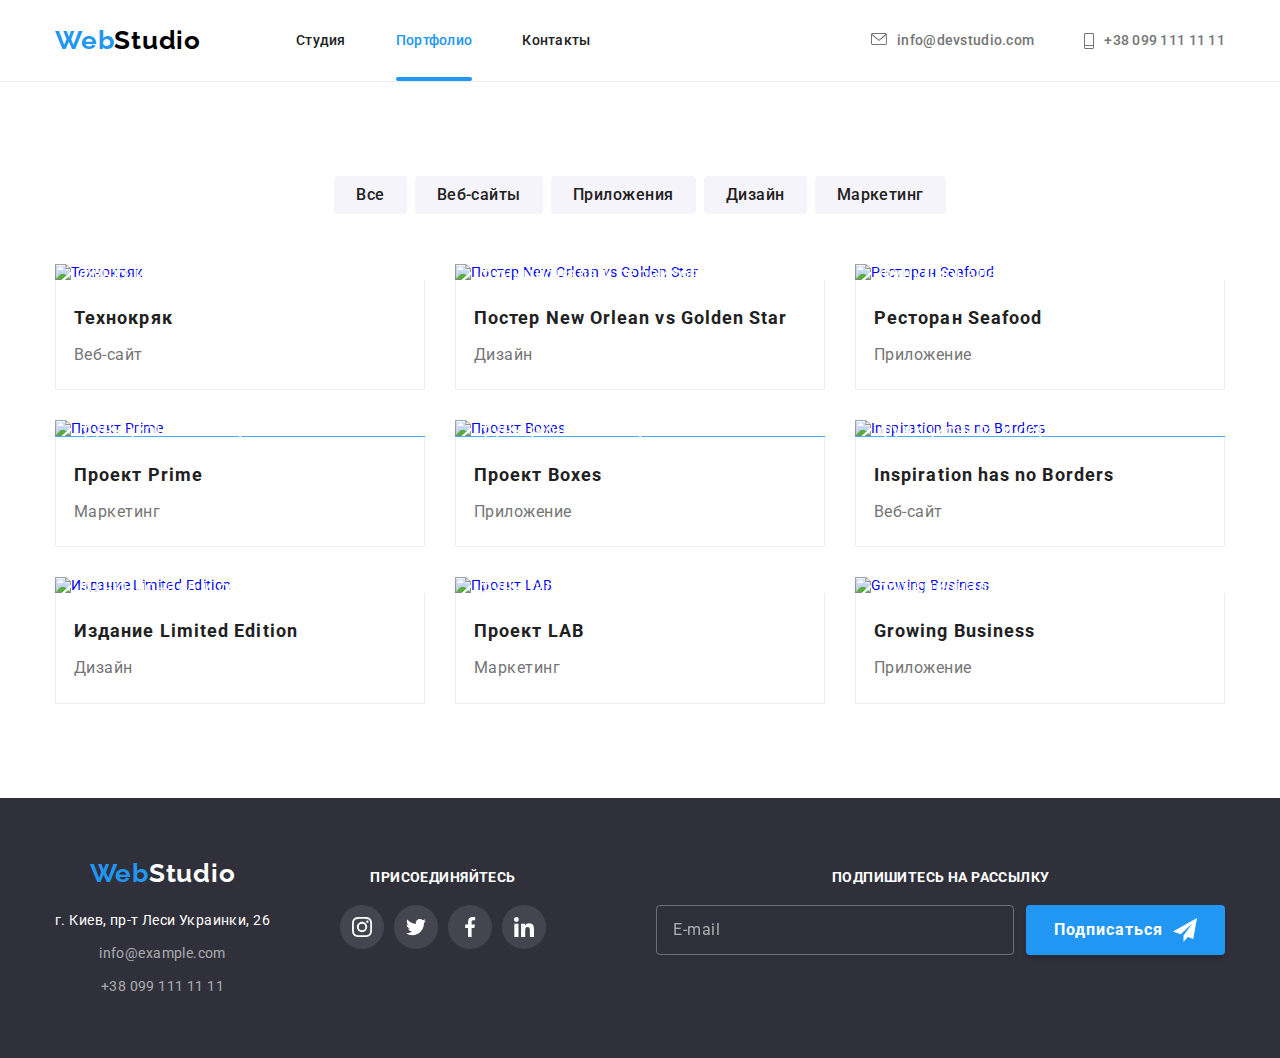
==== commit e8ada329: "add-response-img" ====
--- a/portfolio.html
+++ b/portfolio.html
@@ -119,7 +119,30 @@
         <li class="card-set__item">
             <a href="#" class="card-set__link">
             <div class="card-set__thumb">
-            <img src="images/technokryak.jpg" alt="Технокряк" width="370">
+            <picture>
+                <source
+                srcset="
+                ./images/desktop/technokryak-370 1x,
+                ./images/desktop/technokryak-740 2x
+                "
+                media="(min-width: 1200)"
+                />
+                <source
+                srcset="
+                ./images/tablet/technokryak-354 1x,
+                ./images/tablet/technokryak-708 2x
+                "
+                media="(min-width: 768)"
+                />
+                <source
+                srcset="
+                ./images/phone/technokryak-450 1x,
+                ./images/phone/technokryak-900 2x
+                "
+                media="(max-width: 767)"
+                />
+                <img src="./images/phone/technokryak-900.jpg" alt="Технокряк">
+            </picture>
             <div class="card-set__animation"><div class="card-set__overlay"><p class="card-set__overlay__text">Ресурс предлагает комплексные предложения с разным уровнем функционала и сервисов. Все это позволит посетителю получить исчерпывающие сведения о компании или частном лице</p>
             </div></div>
         </div>
@@ -131,7 +154,31 @@
 
         <li class="card-set__item">
         <a href="#" class="card-set__link">
-            <div class="card-set__thumb"><img src="./images/poster.jpg" alt="Постер New Orlean vs Golden Star" width="370">
+            <div class="card-set__thumb">
+                 <picture>
+                <source
+                srcset="
+                ./images/desktop/poster-370 1x,
+                ./images/desktop/poster-740 2x
+                "
+                media="(min-width: 1200)"
+                />
+                <source
+                srcset="
+                ./images/tablet/poster-354 1x,
+                ./images/tablet/poster-708 2x
+                "
+                media="(min-width: 768)"
+                />
+                <source
+                srcset="
+                ./images/phone/poster-450 1x,
+                ./images/phone/poster-900 2x
+                "
+                media="(max-width: 767)"
+                />
+                <img src="./images/phone/poster-900.jpg" alt="Постер New Orlean vs Golden Star">
+            </picture>
                <div class="card-set__animation"> <div class="card-set__overlay"><p class="card-set__overlay__text">Ресурс предлагает комплексные предложения с разным уровнем функционала и сервисов. Все это позволит посетителю получить исчерпывающие сведения о компании или частном лице</p>
             </div></div>
             </div> 
@@ -142,7 +189,31 @@
 
         <li class="card-set__item">
         <a href="#" class="card-set__link">
-            <div class="card-set__thumb"><img src="./images/seafood.jpg" alt="Ресторан Seafood" width="370">
+            <div class="card-set__thumb">
+                  <picture>
+                <source
+                srcset="
+                ./images/desktop/seafood-370 1x,
+                ./images/desktop/seafood-740 2x
+                "
+                media="(min-width: 1200)"
+                />
+                <source
+                srcset="
+                ./images/tablet/seafood-354 1x,
+                ./images/tablet/seafood-708 2x
+                "
+                media="(min-width: 768)"
+                />
+                <source
+                srcset="
+                ./images/phone/seafood-450 1x,
+                ./images/phone/seafood-900 2x
+                "
+                media="(max-width: 767)"
+                />
+                <img src="./images/phone/seafood-900.jpg" alt="Ресторан Seafood">
+            </picture>
                 <div class="card-set__animation"> <div class="card-set__overlay"><p class="card-set__overlay__text">Ресурс предлагает комплексные предложения с разным уровнем функционала и сервисов. Все это позволит посетителю получить исчерпывающие сведения о компании или частном лице</p>
             </div></div>
             </div>
@@ -153,7 +224,31 @@
 
         <li class="card-set__item">
         <a href="#" class="card-set__link">
-            <div class="card-set__thumb"><img src="./images/prime.jpg" alt="Проект Prime" width="370">
+            <div class="card-set__thumb">
+                  <picture>
+                <source
+                srcset="
+                ./images/desktop/prime-370 1x,
+                ./images/desktop/prime-740 2x
+                "
+                media="(min-width: 1200)"
+                />
+                <source
+                srcset="
+                ./images/tablet/prime-354 1x,
+                ./images/tablet/prime-708 2x
+                "
+                media="(min-width: 768)"
+                />
+                <source
+                srcset="
+                ./images/phone/prime-450 1x,
+                ./images/phone/prime-900 2x
+                "
+                media="(max-width: 767)"
+                />
+                <img src="./images/phone/prime-900.jpg" alt="Проект Prime">
+            </picture>
                 <div class="card-set__animation"> <div class="card-set__overlay"><p class="card-set__overlay__text">Ресурс предлагает комплексные предложения с разным уровнем функционала и сервисов. Все это позволит посетителю получить исчерпывающие сведения о компании или частном лице</p>
             </div></div>
             </div>
@@ -164,7 +259,31 @@
 
         <li class="card-set__item">
         <a href="#" class="card-set__link">
-            <div class="card-set__thumb"><img src="./images/boxes.jpg" alt="Проект Boxes" width="370">
+            <div class="card-set__thumb">
+                  <picture>
+                <source
+                srcset="
+                ./images/desktop/boxes-370 1x,
+                ./images/desktop/boxes-740 2x
+                "
+                media="(min-width: 1200)"
+                />
+                <source
+                srcset="
+                ./images/tablet/boxes-354 1x,
+                ./images/tablet/boxes-708 2x
+                "
+                media="(min-width: 768)"
+                />
+                <source
+                srcset="
+                ./images/phone/boxes-450 1x,
+                ./images/phone/boxes-900 2x
+                "
+                media="(max-width: 767)"
+                />
+                <img src="./images/phone/boxes-900.jpg" alt="Проект Boxes">
+            </picture>
                 <div class="card-set__animation"> <div class="card-set__overlay"><p class="card-set__overlay__text">Ресурс предлагает комплексные предложения с разным уровнем функционала и сервисов. Все это позволит посетителю получить исчерпывающие сведения о компании или частном лице</p>
             </div></div>
             </div>
@@ -175,7 +294,31 @@
 
         <li class="card-set__item">
         <a href="#" class="card-set__link">
-            <div class="card-set__thumb"><img src="./images/inspiration.jpg" alt="Inspiration has no Borders" width="370">
+            <div class="card-set__thumb">
+                  <picture>
+                <source
+                srcset="
+                ./images/desktop/inspiraation-370 1x,
+                ./images/desktop/inspiration-740 2x
+                "
+                media="(min-width: 1200)"
+                />
+                <source
+                srcset="
+                ./images/tablet/inspiration-354 1x,
+                ./images/tablet/inspiration-708 2x
+                "
+                media="(min-width: 768)"
+                />
+                <source
+                srcset="
+                ./images/phone/inspiration-450 1x,
+                ./images/phone/inspiration-900 2x
+                "
+                media="(max-width: 767)"
+                />
+                <img src="./images/phone/inspiration-900.jpg" alt="Inspiration has no Borders">
+            </picture>
                 <div class="card-set__animation"> <div class="card-set__overlay"><p class="card-set__overlay__text">Ресурс предлагает комплексные предложения с разным уровнем функционала и сервисов. Все это позволит посетителю получить исчерпывающие сведения о компании или частном лице</p>
             </div></div>
             </div>
@@ -186,9 +329,34 @@
 
         <li class="card-set__item">
         <a href="#" class="card-set__link">
-            <div class="card-set__thumb"><img src="./images/limited.jpg" alt="Издание Limited Edition" width="370">
-                <div class="card-set__animation"> <div class="card-set__overlay"><p class="card-set__overlay__text">Ресурс предлагает комплексные предложения с разным уровнем функционала и сервисов. Все это позволит посетителю получить исчерпывающие сведения о компании или частном лице</p>
-            </div></div>
+            <div class="card-set__thumb">
+                    <picture>
+                <source
+                srcset="
+                ./images/desktop/limited-370 1x,
+                ./images/desktop/limited-740 2x
+                "
+                media="(min-width: 1200)"
+                />
+                <source
+                srcset="
+                ./images/tablet/limited-354 1x,
+                ./images/tablet/limited-708 2x
+                "
+                media="(min-width: 768)"
+                />
+                <source
+                srcset="
+                ./images/phone/limited-450 1x,
+                ./images/phone/limited-900 2x
+                "
+                media="(max-width: 767)"
+                />
+                <img src="./images/phone/limited-900.jpg" alt="Издание Limited Edition">
+                    </picture>
+                <div class="card-set__animation"> <div class="card-set__overlay"><p class="card-set__overlay__text">Ресурс предлагает комплексные предложения с разным уровнем функционала и сервисов. Все это позволит посетителю получить исчерпывающие сведения о компании или частном лице</p>
+            </div>
+        </div>
             </div>
             <div class="card-set__content"><h2 class="card-set__name">Издание Limited Edition</h2>
             <p class="card-set__text">Дизайн</p></div>
@@ -197,7 +365,31 @@
 
         <li class="card-set__item">
         <a href="#" class="card-set__link">
-            <div class="card-set__thumb"><img src="./images/lab.jpg" alt="Проект LAB" width="370">
+            <div class="card-set__thumb">
+                    <picture>
+                <source
+                srcset="
+                ./images/desktop/lab-370 1x,
+                ./images/desktop/lab-740 2x
+                "
+                media="(min-width: 1200)"
+                />
+                <source
+                srcset="
+                ./images/tablet/lab-354 1x,
+                ./images/tablet/lab-708 2x
+                "
+                media="(min-width: 768)"
+                />
+                <source
+                srcset="
+                ./images/phone/lab-450 1x,
+                ./images/phone/lab-900 2x
+                "
+                media="(max-width: 767)"
+                />
+                <img src="./images/phone/lab-900.jpg" alt="Проект LAB">
+            </picture>
                 <div class="card-set__animation"> <div class="card-set__overlay"><p class="card-set__overlay__text">Ресурс предлагает комплексные предложения с разным уровнем функционала и сервисов. Все это позволит посетителю получить исчерпывающие сведения о компании или частном лице</p>
             </div></div>
             </div>
@@ -208,7 +400,31 @@
 
         <li class="card-set__item">
             <a href="#" class="card-set__link">
-            <div class="card-set__thumb"><img src="./images/growing.jpg" alt="Growing Business" width="370">
+            <div class="card-set__thumb">
+                    <picture>
+                <source
+                srcset="
+                ./images/desktop/growing-370 1x,
+                ./images/desktop/growing-740 2x
+                "
+                media="(min-width: 1200)"
+                />
+                <source
+                srcset="
+                ./images/tablet/growing-354 1x,
+                ./images/tablet/growing-708 2x
+                "
+                media="(min-width: 768)"
+                />
+                <source
+                srcset="
+                ./images/phone/growing-450 1x,
+                ./images/phone/growing-900 2x
+                "
+                media="(max-width: 767)"
+                />
+                <img src="./images/phone/growing-900.jpg" alt="Growing Business">
+            </picture>
                 <div class="card-set__animation"> <div class="card-set__overlay"><p class="card-set__overlay__text">Ресурс предлагает комплексные предложения с разным уровнем функционала и сервисов. Все это позволит посетителю получить исчерпывающие сведения о компании или частном лице</p>
             </div></div>
             </div>
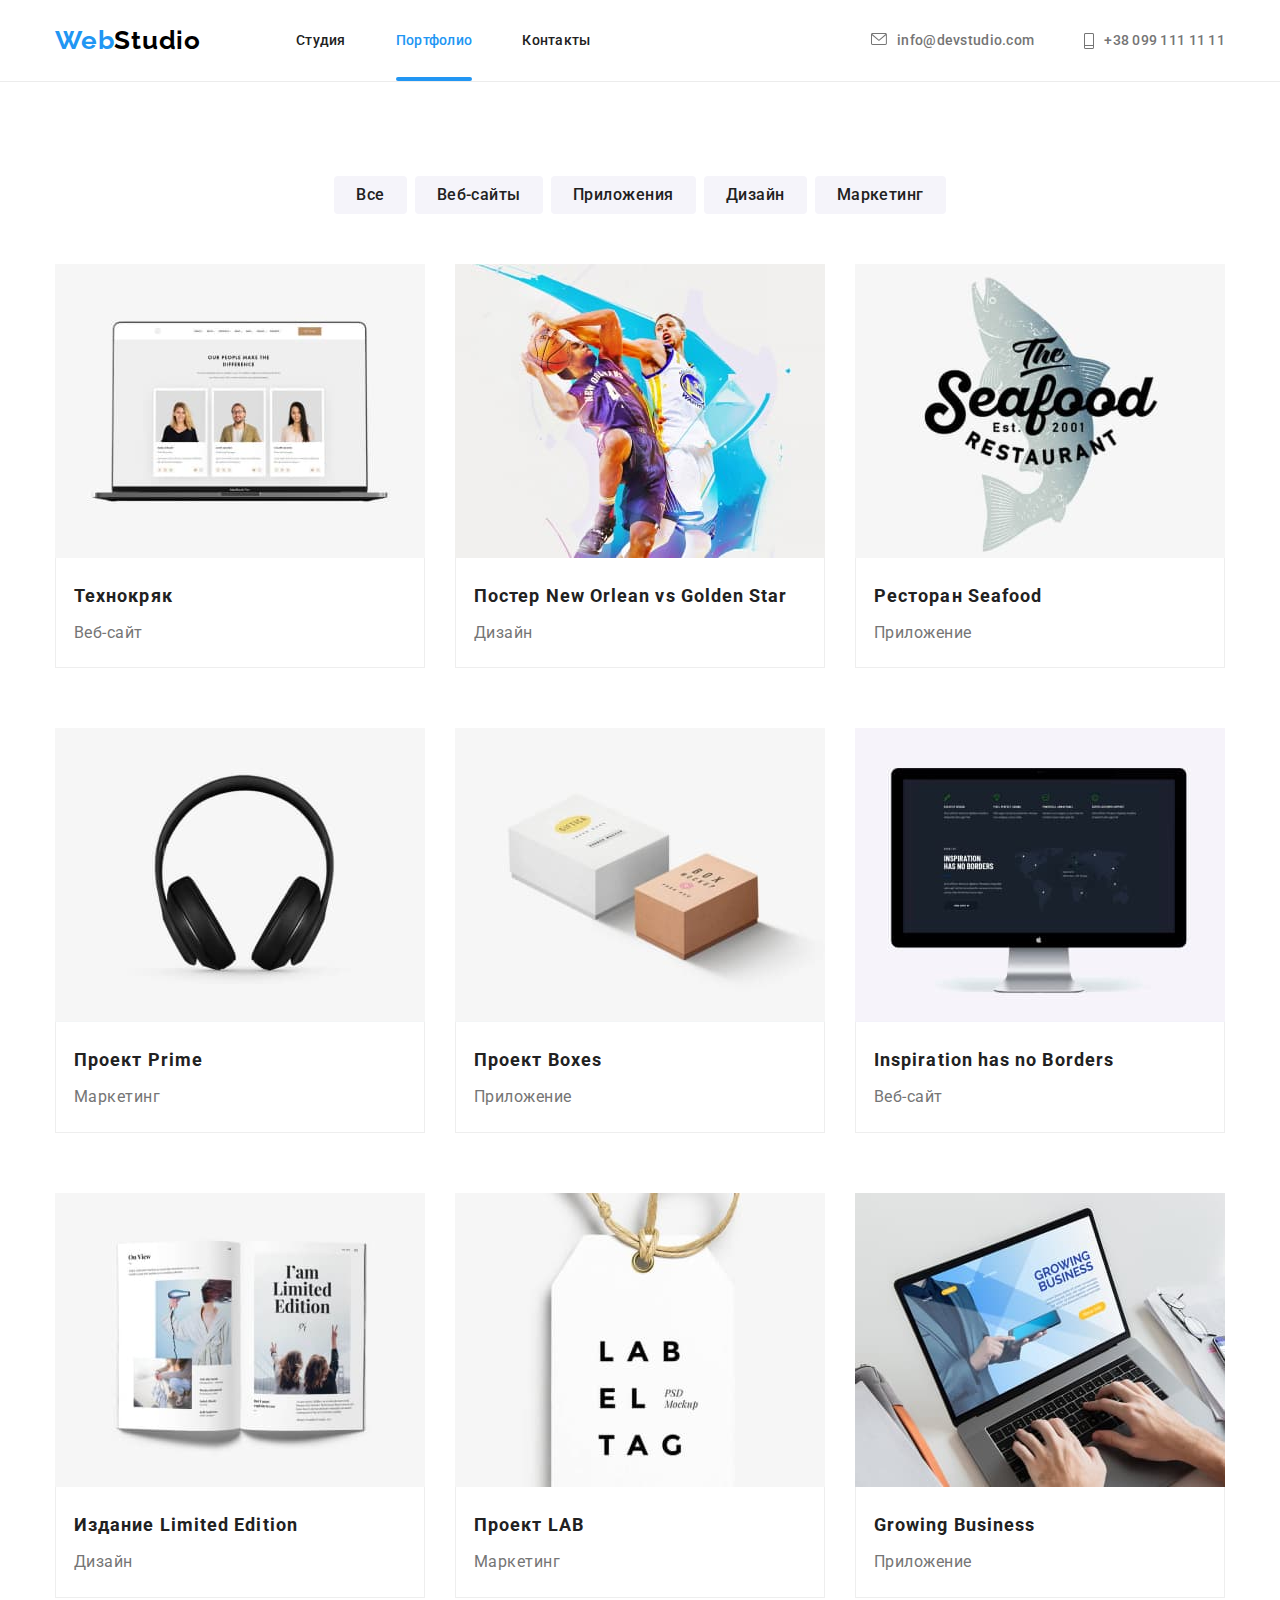
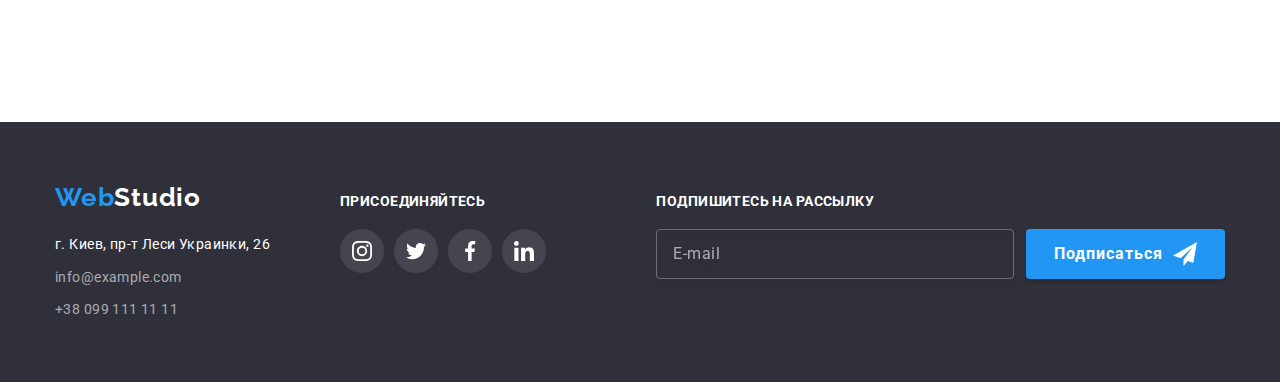
==== commit a81c4ced: "final" ====
--- a/portfolio.html
+++ b/portfolio.html
@@ -31,13 +31,13 @@
 
           <ul class="page-header-site-nav-contacts__list list">
         <li class="page-header-site-nav-contacts__item"><a href="mailto:info@devstudio.com" class="page-header-site-nav-contacts__link"> 
-            <svg width="16" height="12" class="page-header-site-nav__icon">
+            <svg width="16" height="12" class="page-header-site-nav__icon--mail">
                 <use href="./images/icons.svg#icon-email"></use>
             </svg> info@devstudio.com
             
         </a></li>
         <li class="page-header-site-nav-contacts__item"><a href="tel:+380991111111" class="page-header-site-nav-contacts__link">
-            <svg width="10" height="16" class="page-header-site-nav__icon">
+            <svg width="10" height="16" class="page-header-site-nav__icon--phone">
                 <use href="./images/icons.svg#icon-phone"></use>
             </svg>
             +38 099 111 11 11</a></li>
@@ -122,26 +122,26 @@
             <picture>
                 <source
                 srcset="
-                ./images/desktop/technokryak-370 1x,
-                ./images/desktop/technokryak-740 2x
-                "
-                media="(min-width: 1200)"
-                />
-                <source
-                srcset="
-                ./images/tablet/technokryak-354 1x,
-                ./images/tablet/technokryak-708 2x
-                "
-                media="(min-width: 768)"
-                />
-                <source
-                srcset="
-                ./images/phone/technokryak-450 1x,
-                ./images/phone/technokryak-900 2x
-                "
-                media="(max-width: 767)"
-                />
-                <img src="./images/phone/technokryak-900.jpg" alt="Технокряк">
+                ./images/technokryak-370.jpg 1x,
+                ./images/technokryak-740.jpg 2x
+                "
+                media="(min-width: 1200px)"
+                />
+                <source
+                srcset="
+                ./images/technokryak-354.jpg 1x,
+                ./images/technokryak-708.jpg 2x
+                "
+                media="(min-width: 768px)"
+                />
+                <source
+                srcset="
+                ./images/technokryak-450.jpg 1x,
+                ./images/technokryak-900.jpg 2x
+                "
+                media="(max-width: 767px)"
+                />
+                <img src="./images/technokryak-900.jpg" alt="Технокряк">
             </picture>
             <div class="card-set__animation"><div class="card-set__overlay"><p class="card-set__overlay__text">Ресурс предлагает комплексные предложения с разным уровнем функционала и сервисов. Все это позволит посетителю получить исчерпывающие сведения о компании или частном лице</p>
             </div></div>
@@ -158,26 +158,26 @@
                  <picture>
                 <source
                 srcset="
-                ./images/desktop/poster-370 1x,
-                ./images/desktop/poster-740 2x
-                "
-                media="(min-width: 1200)"
-                />
-                <source
-                srcset="
-                ./images/tablet/poster-354 1x,
-                ./images/tablet/poster-708 2x
-                "
-                media="(min-width: 768)"
-                />
-                <source
-                srcset="
-                ./images/phone/poster-450 1x,
-                ./images/phone/poster-900 2x
-                "
-                media="(max-width: 767)"
-                />
-                <img src="./images/phone/poster-900.jpg" alt="Постер New Orlean vs Golden Star">
+                ./images/poster-370.jpg 1x,
+                ./images/poster-740.jpg 2x
+                "
+                media="(min-width: 1200px)"
+                />
+                <source
+                srcset="
+                ./images/poster-354.jpg 1x,
+                ./images/poster-708.jpg 2x
+                "
+                media="(min-width: 768px)"
+                />
+                <source
+                srcset="
+                ./images/poster-450.jpg 1x,
+                ./images/poster-900.jpg 2x
+                "
+                media="(max-width: 767px)"
+                />
+                <img src="./images/poster-900.jpg" alt="Постер New Orlean vs Golden Star">
             </picture>
                <div class="card-set__animation"> <div class="card-set__overlay"><p class="card-set__overlay__text">Ресурс предлагает комплексные предложения с разным уровнем функционала и сервисов. Все это позволит посетителю получить исчерпывающие сведения о компании или частном лице</p>
             </div></div>
@@ -193,26 +193,26 @@
                   <picture>
                 <source
                 srcset="
-                ./images/desktop/seafood-370 1x,
-                ./images/desktop/seafood-740 2x
-                "
-                media="(min-width: 1200)"
-                />
-                <source
-                srcset="
-                ./images/tablet/seafood-354 1x,
-                ./images/tablet/seafood-708 2x
-                "
-                media="(min-width: 768)"
-                />
-                <source
-                srcset="
-                ./images/phone/seafood-450 1x,
-                ./images/phone/seafood-900 2x
-                "
-                media="(max-width: 767)"
-                />
-                <img src="./images/phone/seafood-900.jpg" alt="Ресторан Seafood">
+                ./images/seafood-370.jpg 1x,
+                ./images/seafood-740.jpg 2x
+                "
+                media="(min-width: 1200px)"
+                />
+                <source
+                srcset="
+                ./images/seafood-354.jpg 1x,
+                ./images/seafood-708.jpg 2x
+                "
+                media="(min-width: 768px)"
+                />
+                <source
+                srcset="
+                ./images/seafood-450.jpg 1x,
+                ./images/seafood-900.jpg 2x
+                "
+                media="(max-width: 767px)"
+                />
+                <img src="./images/seafood-900.jpg" alt="Ресторан Seafood">
             </picture>
                 <div class="card-set__animation"> <div class="card-set__overlay"><p class="card-set__overlay__text">Ресурс предлагает комплексные предложения с разным уровнем функционала и сервисов. Все это позволит посетителю получить исчерпывающие сведения о компании или частном лице</p>
             </div></div>
@@ -228,26 +228,26 @@
                   <picture>
                 <source
                 srcset="
-                ./images/desktop/prime-370 1x,
-                ./images/desktop/prime-740 2x
-                "
-                media="(min-width: 1200)"
-                />
-                <source
-                srcset="
-                ./images/tablet/prime-354 1x,
-                ./images/tablet/prime-708 2x
-                "
-                media="(min-width: 768)"
-                />
-                <source
-                srcset="
-                ./images/phone/prime-450 1x,
-                ./images/phone/prime-900 2x
-                "
-                media="(max-width: 767)"
-                />
-                <img src="./images/phone/prime-900.jpg" alt="Проект Prime">
+                ./images/prime-370.jpg 1x,
+                ./images/prime-740.jpg 2x
+                "
+                media="(min-width: 1200px)"
+                />
+                <source
+                srcset="
+                ./images/prime-354.jpg 1x,
+                ./images/prime-708 2x
+                "
+                media="(min-width: 768px)"
+                />
+                <source
+                srcset="
+                ./images/prime-450.jpg 1x,
+                ./images/prime-900.jpg 2x
+                "
+                media="(max-width: 767px)"
+                />
+                <img src="./images/prime-900.jpg" alt="Проект Prime">
             </picture>
                 <div class="card-set__animation"> <div class="card-set__overlay"><p class="card-set__overlay__text">Ресурс предлагает комплексные предложения с разным уровнем функционала и сервисов. Все это позволит посетителю получить исчерпывающие сведения о компании или частном лице</p>
             </div></div>
@@ -263,26 +263,26 @@
                   <picture>
                 <source
                 srcset="
-                ./images/desktop/boxes-370 1x,
-                ./images/desktop/boxes-740 2x
-                "
-                media="(min-width: 1200)"
-                />
-                <source
-                srcset="
-                ./images/tablet/boxes-354 1x,
-                ./images/tablet/boxes-708 2x
-                "
-                media="(min-width: 768)"
-                />
-                <source
-                srcset="
-                ./images/phone/boxes-450 1x,
-                ./images/phone/boxes-900 2x
-                "
-                media="(max-width: 767)"
-                />
-                <img src="./images/phone/boxes-900.jpg" alt="Проект Boxes">
+                ./images/boxes-370.jpg 1x,
+                ./images/boxes-740.jpg 2x
+                "
+                media="(min-width: 1200px)"
+                />
+                <source
+                srcset="
+                ./images/boxes-354.jpg 1x,
+                ./images/boxes-708.jpg 2x
+                "
+                media="(min-width: 768px)"
+                />
+                <source
+                srcset="
+                ./images/boxes-450.jpg 1x,
+                ./images/boxes-900.jpg2x
+                "
+                media="(max-width: 767px)"
+                />
+                <img src="./images/boxes-900.jpg" alt="Проект Boxes">
             </picture>
                 <div class="card-set__animation"> <div class="card-set__overlay"><p class="card-set__overlay__text">Ресурс предлагает комплексные предложения с разным уровнем функционала и сервисов. Все это позволит посетителю получить исчерпывающие сведения о компании или частном лице</p>
             </div></div>
@@ -298,26 +298,26 @@
                   <picture>
                 <source
                 srcset="
-                ./images/desktop/inspiraation-370 1x,
-                ./images/desktop/inspiration-740 2x
-                "
-                media="(min-width: 1200)"
-                />
-                <source
-                srcset="
-                ./images/tablet/inspiration-354 1x,
-                ./images/tablet/inspiration-708 2x
-                "
-                media="(min-width: 768)"
-                />
-                <source
-                srcset="
-                ./images/phone/inspiration-450 1x,
-                ./images/phone/inspiration-900 2x
-                "
-                media="(max-width: 767)"
-                />
-                <img src="./images/phone/inspiration-900.jpg" alt="Inspiration has no Borders">
+                ./images/inspiration-370.jpg 1x,
+                ./images/inspiration-740.jpg 2x
+                "
+                media="(min-width: 1200px)"
+                />
+                <source
+                srcset="
+                ./images/inspiration-354.jpg 1x,
+                ./images/inspiration-708.jpg 2x
+                "
+                media="(min-width: 768px)"
+                />
+                <source
+                srcset="
+                ./images/inspiration-450.jpg 1x,
+                ./images/inspiration-900.jpg 2x
+                "
+                media="(max-width: 767px)"
+                />
+                <img src="./images/inspiration-900.jpg" alt="Inspiration has no Borders">
             </picture>
                 <div class="card-set__animation"> <div class="card-set__overlay"><p class="card-set__overlay__text">Ресурс предлагает комплексные предложения с разным уровнем функционала и сервисов. Все это позволит посетителю получить исчерпывающие сведения о компании или частном лице</p>
             </div></div>
@@ -333,26 +333,26 @@
                     <picture>
                 <source
                 srcset="
-                ./images/desktop/limited-370 1x,
-                ./images/desktop/limited-740 2x
-                "
-                media="(min-width: 1200)"
-                />
-                <source
-                srcset="
-                ./images/tablet/limited-354 1x,
-                ./images/tablet/limited-708 2x
-                "
-                media="(min-width: 768)"
-                />
-                <source
-                srcset="
-                ./images/phone/limited-450 1x,
-                ./images/phone/limited-900 2x
-                "
-                media="(max-width: 767)"
-                />
-                <img src="./images/phone/limited-900.jpg" alt="Издание Limited Edition">
+                ./images/limited-370.jpg 1x,
+                ./images/limited-740.jpg 2x
+                "
+                media="(min-width: 1200px)"
+                />
+                <source
+                srcset="
+                ./images/limited-354.jpg 1x,
+                ./images/limited-708.jpg 2x
+                "
+                media="(min-width: 768px)"
+                />
+                <source
+                srcset="
+                ./images/limited-450.jpg 1x,
+                ./images/limited-900.jpg 2x
+                "
+                media="(max-width: 767px)"
+                />
+                <img src="./images/limited-900.jpg" alt="Издание Limited Edition">
                     </picture>
                 <div class="card-set__animation"> <div class="card-set__overlay"><p class="card-set__overlay__text">Ресурс предлагает комплексные предложения с разным уровнем функционала и сервисов. Все это позволит посетителю получить исчерпывающие сведения о компании или частном лице</p>
             </div>
@@ -369,26 +369,26 @@
                     <picture>
                 <source
                 srcset="
-                ./images/desktop/lab-370 1x,
-                ./images/desktop/lab-740 2x
-                "
-                media="(min-width: 1200)"
-                />
-                <source
-                srcset="
-                ./images/tablet/lab-354 1x,
-                ./images/tablet/lab-708 2x
-                "
-                media="(min-width: 768)"
-                />
-                <source
-                srcset="
-                ./images/phone/lab-450 1x,
-                ./images/phone/lab-900 2x
-                "
-                media="(max-width: 767)"
-                />
-                <img src="./images/phone/lab-900.jpg" alt="Проект LAB">
+                ./images/lab-370.jpg 1x,
+                ./images/lab-740.jpg 2x
+                "
+                media="(min-width: 1200px)"
+                />
+                <source
+                srcset="
+                ./images/lab-354.jpg 1x,
+                ./images/lab-708.jpg 2x
+                "
+                media="(min-width: 768px)"
+                />
+                <source
+                srcset="
+                ./images/lab-450.jpg 1x,
+                ./images/lab-900.jpg 2x
+                "
+                media="(max-width: 767px)"
+                />
+                <img src="./images/lab-900.jpg" alt="Проект LAB">
             </picture>
                 <div class="card-set__animation"> <div class="card-set__overlay"><p class="card-set__overlay__text">Ресурс предлагает комплексные предложения с разным уровнем функционала и сервисов. Все это позволит посетителю получить исчерпывающие сведения о компании или частном лице</p>
             </div></div>
@@ -404,26 +404,26 @@
                     <picture>
                 <source
                 srcset="
-                ./images/desktop/growing-370 1x,
-                ./images/desktop/growing-740 2x
-                "
-                media="(min-width: 1200)"
-                />
-                <source
-                srcset="
-                ./images/tablet/growing-354 1x,
-                ./images/tablet/growing-708 2x
-                "
-                media="(min-width: 768)"
-                />
-                <source
-                srcset="
-                ./images/phone/growing-450 1x,
-                ./images/phone/growing-900 2x
-                "
-                media="(max-width: 767)"
-                />
-                <img src="./images/phone/growing-900.jpg" alt="Growing Business">
+                ./images/growing-370.jpg 1x,
+                ./images/growing-740.jpg 2x
+                "
+                media="(min-width: 1200px)"
+                />
+                <source
+                srcset="
+                ./images/growing-354.jpg 1x,
+                ./images/growing-708.jpg 2x
+                "
+                media="(min-width: 768px)"
+                />
+                <source
+                srcset="
+                ./images/growing-450.jpg 1x,
+                ./images/growing-900.jpg 2x
+                "
+                media="(max-width: 767px)"
+                />
+                <img src="./images/growing-900.jpg" alt="Growing Business">
             </picture>
                 <div class="card-set__animation"> <div class="card-set__overlay"><p class="card-set__overlay__text">Ресурс предлагает комплексные предложения с разным уровнем функционала и сервисов. Все это позволит посетителю получить исчерпывающие сведения о компании или частном лице</p>
             </div></div>
--- a/css/main.min.css
+++ b/css/main.min.css
@@ -1 +1 @@
-.visually-hidden{position:absolute;width:1px;height:1px;margin:-1px;border:0;padding:0;white-space:nowrap;-webkit-clip-path:inset(100%);clip-path:inset(100%);clip:rect(0 0 0 0);overflow:hidden}img{display:block;max-width:100%;height:auto}.list{padding:0;margin:0;list-style:none}h1,h2,h3,h4,h5,h6,p{margin-top:0;margin-bottom:0}.container{margin-left:auto;margin-right:auto;padding-left:15px;padding-right:15px}@media screen and (min-width: 480px){.container{width:480px}}@media screen and (min-width: 768px){.container{width:768px}}@media screen and (min-width: 1200px){.container{width:1200px}}body{background-color:#fff;color:#757575;font-family:"Roboto","sans-serif";font-size:14px;letter-spacing:.03em}body.modal-open{overflow:hidden}.page-header{border-bottom:1px solid #ececec}.page-header--none-border{border-bottom:0}.page-header-main-nav{display:-webkit-box;display:-ms-flexbox;display:flex;-webkit-box-align:center;-ms-flex-align:center;align-items:center}.page-header__logo{display:-webkit-box;display:-ms-flexbox;display:flex;-webkit-box-pack:center;-ms-flex-pack:center;justify-content:center;-webkit-box-align:center;-ms-flex-align:center;align-items:center;padding-top:16px;padding-bottom:16px;color:#000;text-decoration:none;font-family:Raleway;font-style:normal;font-weight:700;font-size:26px;line-height:1.2;letter-spacing:.03em;-webkit-transition-property:color;transition-property:color;-webkit-transition-duration:250ms;transition-duration:250ms;-webkit-transition-timing-function:cubic-bezier(0.4, 0, 0.2, 1);transition-timing-function:cubic-bezier(0.4, 0, 0.2, 1)}.page-header__logo--color{color:#2196f3}.page-header__logo:hover,.page-header__logo:focus{color:#2196f3}@media screen and (min-width: 768px){.page-header__logo{padding-top:25px;padding-bottom:25px;margin-right:88px}}@media screen and (min-width: 1200px){.page-header__logo{margin-right:95px}}.page-header-site-nav{display:none}@media screen and (min-width: 768px){.page-header-site-nav{display:-webkit-box;display:-ms-flexbox;display:flex}}.page-header-site-nav__list{display:-webkit-box;display:-ms-flexbox;display:flex;-webkit-box-align:center;-ms-flex-align:center;align-items:center}.page-header-site-nav__item{margin-right:50px}.page-header-site-nav__item:last-child{margin-right:0}.page-header-site-nav__link{display:block;color:#212121;font-family:"Roboto";font-style:normal;text-decoration:none;font-weight:500;font-size:14px;line-height:1.14;letter-spacing:.02em;-webkit-transition-property:color;transition-property:color;-webkit-transition-duration:250ms;transition-duration:250ms;-webkit-transition-timing-function:cubic-bezier(0.4, 0, 0.2, 1);transition-timing-function:cubic-bezier(0.4, 0, 0.2, 1)}.page-header-site-nav__link:hover,.page-header-site-nav__link:focus{color:#2196f3}.page-header-site-nav__link--current{position:relative;font-family:"Roboto";font-style:normal;color:#2196f3;font-weight:500;font-size:14px;line-height:1.14;letter-spacing:.02em;text-decoration:none;display:block;padding-top:32px;padding-bottom:32px}.page-header-site-nav__link--current::after{position:absolute;content:"";left:0;bottom:0;width:100%;height:4px;border-radius:2px;background-color:#2196f3}.page-header-site-nav-contacts__list{display:none}@media screen and (min-width: 768px){.page-header-site-nav-contacts__list{display:block;margin-left:auto}}@media screen and (min-width: 1200px){.page-header-site-nav-contacts__list{display:-webkit-box;display:-ms-flexbox;display:flex;-webkit-box-align:center;-ms-flex-align:center;align-items:center;-webkit-box-pack:center;-ms-flex-pack:center;justify-content:center}}@media screen and (min-width: 768px){.page-header-site-nav-contacts__item{margin-bottom:10px}.page-header-site-nav-contacts__item:last-child{margin-bottom:0}}@media screen and (min-width: 1200px){.page-header-site-nav-contacts__item{margin-right:50px;margin-bottom:0}.page-header-site-nav-contacts__item:last-child{margin-right:0}}.page-header-site-nav__icon{margin-right:10px;fill:currentColor}.page-header-site-nav-contacts__link{color:#757575;font-family:"Roboto";color:#757575;text-decoration:none;font-weight:500;font-size:12px;line-height:1.16;letter-spacing:.02em;display:-webkit-box;display:-ms-flexbox;display:flex;-webkit-transition-property:color;transition-property:color;-webkit-transition-duration:250ms;transition-duration:250ms;-webkit-transition-timing-function:cubic-bezier(0.4, 0, 0.2, 1);transition-timing-function:cubic-bezier(0.4, 0, 0.2, 1)}.page-header-site-nav-contacts__link:hover,.page-header-site-nav-contacts__link:focus{color:#2196f3}@media screen and (min-width: 1200px){.page-header-site-nav-contacts__link{font-size:14px;line-height:1.14}}.page-header-menu__button-open{cursor:pointer;display:block;margin-left:auto;padding:0;border:none;background-color:rgba(0,0,0,0);-webkit-transition-property:fill;transition-property:fill;-webkit-transition-duration:250ms;transition-duration:250ms;-webkit-transition-timing-function:cubic-bezier(0.4, 0, 0.2, 1);transition-timing-function:cubic-bezier(0.4, 0, 0.2, 1)}.page-header-menu__button-open:hover,.page-header-menu__button-open:focus{fill:#2196f3}@media screen and (min-width: 768px){.page-header-menu__button-open{display:none}}.page-header-mobile-menu{display:none;position:fixed;top:0;left:0;width:100vw;height:100vh;padding-top:10px;padding-bottom:48px;padding-left:40px;padding-right:30px;background-color:#fff}.page-header-mobile-menu.is-open{display:block;z-index:2}@media screen and (min-width: 768px){.page-header-mobile-menu.is-open{display:none}}.page-header-mobile-menu .page-header-mobile-menu-container{display:-webkit-box;display:-ms-flexbox;display:flex;-webkit-box-orient:vertical;-webkit-box-direction:normal;-ms-flex-direction:column;flex-direction:column;height:100%;-webkit-box-pack:justify;-ms-flex-pack:justify;justify-content:space-between;overflow:auto}.page-header-menu__button-close{cursor:pointer;display:block;margin-left:auto;padding:0;border:none;background-color:rgba(0,0,0,0);-webkit-transition-property:fill;transition-property:fill;-webkit-transition-duration:250ms;transition-duration:250ms;-webkit-transition-timing-function:cubic-bezier(0.4, 0, 0.2, 1);transition-timing-function:cubic-bezier(0.4, 0, 0.2, 1)}.page-header-menu__button-close:hover,.page-header-menu__button-close:focus{fill:#2196f3}@media screen and (min-width: 768px){.page-header-menu__button-close{display:none}}.page-header-mobile-site-nav__list{margin-bottom:100px}.page-header-mobile-site-nav__item{margin-bottom:32px}.page-header-mobile-site-nav__item:last-child{margin-bottom:0}.page-header-mobile-site-nav__link{display:block;color:#212121;font-family:"Roboto";font-style:normal;text-decoration:none;font-weight:500;font-size:40px;line-height:1.17;letter-spacing:.02em;-webkit-transition-property:color;transition-property:color;-webkit-transition-duration:250ms;transition-duration:250ms;-webkit-transition-timing-function:cubic-bezier(0.4, 0, 0.2, 1);transition-timing-function:cubic-bezier(0.4, 0, 0.2, 1)}.page-header-mobile-site-nav__link:hover,.page-header-mobile-site-nav__link:focus{color:#2196f3}.page-header-mobile-site-nav__link--current{position:relative;font-family:"Roboto";font-style:normal;color:#2196f3;font-weight:500;font-size:40px;line-height:1.17;letter-spacing:.02em;letter-spacing:.02em;text-decoration:none;display:block}.page-header-mobile-site-nav-contacts__list{margin-bottom:64px}@media screen and (min-width: 768px){.page-header-mobile-site-nav-contacts__list{display:none}}.page-header-mobile-site-nav-contacts__item{margin-bottom:32px}.page-header-mobile-site-nav-contacts__item:last-child{margin-bottom:0}.page-header-mobile-site-nav-contacts__link{color:#757575;font-family:"Roboto";font-style:normal;color:#757575;text-decoration:none;font-weight:500;font-size:24px;line-height:1.16;letter-spacing:.02em;-webkit-transition-property:color;transition-property:color;-webkit-transition-duration:250ms;transition-duration:250ms;-webkit-transition-timing-function:cubic-bezier(0.4, 0, 0.2, 1);transition-timing-function:cubic-bezier(0.4, 0, 0.2, 1)}.page-header-mobile-site-nav-contacts__link:hover,.page-header-mobile-site-nav-contacts__link:focus{color:#2196f3}.page-header-mobile-site-nav-contacts__link--phone{color:#2196f3;text-decoration:none;font-weight:500;font-size:34px;line-height:1.17;letter-spacing:.02em}.page-header-mobile-site-nav-socials__list{display:-webkit-box;display:-ms-flexbox;display:flex}@media screen and (min-width: 768px){.page-header-mobile-site-nav-socials__list{display:none}}.page-header-mobile-site-nav-socials__item{margin-right:10px}.page-header-mobile-site-nav-socials__item::after{content:"";margin-left:10px;border-right:1px solid rgba(33,33,33,.2)}.page-header-mobile-site-nav-socials__item:last-child{margin-right:0}.page-header-mobile-site-nav-socials__item:last-child::after{border-right:0;margin-left:0}.page-header-mobile-site-nav-socials__link{color:#2196f3;text-decoration:none;font-family:"Roboto";font-style:normal;font-weight:500;font-size:18px;line-height:1.22;letter-spacing:.02em}.hero{background-color:#2f303a;background-image:-webkit-gradient(linear, left top, right top, from(rgba(47, 48, 58, 0.4)), to(rgba(47, 48, 58, 0.4))),url(../images/hero.jpg);background-image:linear-gradient(to right, rgba(47, 48, 58, 0.4), rgba(47, 48, 58, 0.4)),url(../images/hero.jpg);background-position:center;text-align:center;padding-top:200px;padding-bottom:200px;height:600px;max-width:1600px;margin-left:auto;margin-right:auto;background-size:cover;background-repeat:no-repeat}.hero__title{margin-bottom:30px;color:#fff;font-family:"Roboto";font-style:normal;font-weight:900;font-size:44px;line-height:1.35;letter-spacing:.06em;text-transform:uppercase}.hero__button{color:#fff;background-color:#2196f3;font-family:"Roboto";font-weight:700;font-size:16px;line-height:1.88;padding:10px 32px;border-radius:4px;min-width:200px;display:inline-block;text-align:center;letter-spacing:.06em;cursor:pointer;border:none;-webkit-transition-property:background-color;transition-property:background-color;-webkit-transition-duration:250ms;transition-duration:250ms;-webkit-transition-timing-function:cubic-bezier(0.4, 0, 0.2, 1);transition-timing-function:cubic-bezier(0.4, 0, 0.2, 1)}.hero__button:hover,.hero__button:focus{background-color:#188ce8}.features{padding-top:60px;padding-bottom:60px}@media screen and (min-width: 768px){.features__list{display:-webkit-box;display:-ms-flexbox;display:flex;-ms-flex-wrap:wrap;flex-wrap:wrap;margin:-15px}}.features__item{text-align:center;margin-bottom:30px}.features__item:last-child{margin-bottom:0}@media screen and (min-width: 768px){.features__item{text-align:left;width:calc((100% - 60px)/2);margin:15px}}@media screen and (min-width: 1200px){.features__item{text-align:left;width:calc((100% - 120px)/4)}}@media screen and (min-width: 1200px)and (max-width: 767px){.features__item:not(:last-child){margin-bottom:30px}}.features__title{margin-bottom:10px;color:#212121;font-family:"Roboto";font-style:normal;font-weight:700;font-size:14px;line-height:1.15;letter-spacing:.03em;text-transform:uppercase}.features__icon{background-color:#f5f4fa;height:120px;width:100%;margin-bottom:30px;border-radius:4px;-webkit-filter:drop-shadow(0px 4px 4px rgba(0, 0, 0, 0.25));filter:drop-shadow(0px 4px 4px rgba(0, 0, 0, 0.25))}.features__text{font-size:14px;line-height:1.7;letter-spacing:.03em}.activites{padding-bottom:94px;text-align:center}@media screen and (max-width: 1199px){.activites{display:none}}.activites__list{display:-webkit-box;display:-ms-flexbox;display:flex}.activites__item{position:relative;margin-right:30px}.activites__item:last-child{margin-right:0}.activites__title{margin-bottom:50px;font-family:"Roboto";font-style:normal;color:#212121;font-weight:700;font-size:36px;line-height:1.2;letter-spacing:.03em}.activites__text{color:#fff;font-weight:700;line-height:1.15;text-align:center;text-transform:uppercase;position:absolute;bottom:0;display:-webkit-box;display:-ms-flexbox;display:flex;-webkit-box-pack:center;-ms-flex-pack:center;justify-content:center;-webkit-box-align:center;-ms-flex-align:center;align-items:center;margin:0;padding:0;height:70px;width:100%;background-image:-webkit-gradient(linear, left top, left bottom, from(rgba(47, 48, 58, 0.8)), to(rgba(47, 48, 58, 0.8)));background-image:linear-gradient(rgba(47, 48, 58, 0.8), rgba(47, 48, 58, 0.8))}.crew{background-color:#f5f4fa;padding-top:94px;padding-bottom:94px;text-align:center}@media screen and (min-width: 768px){.crew__list{display:-webkit-box;display:-ms-flexbox;display:flex;-ms-flex-wrap:wrap;flex-wrap:wrap;margin:-15px}}.crew__item{background-color:#fff;-webkit-box-shadow:0px 1px 3px rgba(0,0,0,.12),0px 1px 1px rgba(0,0,0,.14),0px 2px 1px rgba(0,0,0,.2);box-shadow:0px 1px 3px rgba(0,0,0,.12),0px 1px 1px rgba(0,0,0,.14),0px 2px 1px rgba(0,0,0,.2);border-radius:0px 0px 4px 4px}@media screen and (max-width: 767px){.crew__item{margin-bottom:30px}.crew__item:last-child{margin-bottom:0}}@media screen and (min-width: 768px){.crew__item{width:calc((100% - 60px)/2);margin:15px}}@media screen and (min-width: 1200px){.crew__item{width:calc((100% - 120px)/4);margin:15px}}.crew__title{margin-bottom:50px;color:#212121;font-family:"Roboto";font-style:normal;font-weight:700;font-size:36px;line-height:1.15;letter-spacing:.03em}.crew__content{padding-bottom:30px;padding-top:30px}.crew__name{margin-bottom:10px;color:#212121;font-family:"Roboto";font-style:normal;font-weight:500;font-size:16px;line-height:1,2;letter-spacing:.03em}.crew__text{font-size:16px;line-height:1.2;letter-spacing:.03em;margin-bottom:16px}.crew__link__list{display:-webkit-box;display:-ms-flexbox;display:flex;-webkit-box-pack:center;-ms-flex-pack:center;justify-content:center}.crew__link__item{margin-right:10px}.crew__link__item:last-child{margin-right:0}.crew__link{display:-webkit-box;display:-ms-flexbox;display:flex;color:#afb1b8;width:44px;height:44px;border-radius:50%;-webkit-box-pack:center;-ms-flex-pack:center;justify-content:center;-webkit-box-align:center;-ms-flex-align:center;align-items:center;-webkit-transition-property:background-color,color;transition-property:background-color,color;-webkit-transition-duration:250ms;transition-duration:250ms;-webkit-transition-timing-function:cubic-bezier(0.4, 0, 0.2, 1);transition-timing-function:cubic-bezier(0.4, 0, 0.2, 1)}.crew__link:hover,.crew__link:focus{background-color:#2196f3;color:#fff}.crew__icon{fill:currentColor;width:20px;height:20px}.clients{padding-top:94px;padding-bottom:94px;text-align:center}.clients__title{margin-bottom:50px;font-family:"Roboto";font-style:normal;color:#212121;font-weight:700;font-size:36px;line-height:1.2;letter-spacing:.03em}.clients__list{display:-webkit-box;display:-ms-flexbox;display:flex;-ms-flex-wrap:wrap;flex-wrap:wrap;margin:-15px}@media screen and (max-width: 767px){.clients__item{width:calc((100% - 60px)/2);margin:15px}}@media screen and (min-width: 768px){.clients__item{width:calc((100% - 90px)/3);margin:15px}}@media screen and (min-width: 1200px){.clients__item{width:calc((100% - 180px)/6);margin:15px}}.clients__link{height:92px;display:-webkit-box;display:-ms-flexbox;display:flex;-webkit-box-pack:center;-ms-flex-pack:center;justify-content:center;-webkit-box-align:center;-ms-flex-align:center;align-items:center;border:1px solid #afb1b8;border-radius:4px;color:#afb1b8;-webkit-transition-property:color,border-color;transition-property:color,border-color;-webkit-transition-duration:250ms;transition-duration:250ms;-webkit-transition-timing-function:cubic-bezier(0.4, 0, 0.2, 1);transition-timing-function:cubic-bezier(0.4, 0, 0.2, 1)}.clients__link:hover,.clients__link:focus{color:#2196f3;border-color:#2196f3}.clients__icon{fill:currentColor}.page-footer__container{text-align:center}@media screen and (min-width: 768px){.page-footer__container{display:-webkit-box;display:-ms-flexbox;display:flex;-ms-flex-wrap:wrap;flex-wrap:wrap;-webkit-box-orient:horizontal;-webkit-box-direction:normal;-ms-flex-direction:row;flex-direction:row;-webkit-box-align:baseline;-ms-flex-align:baseline;align-items:baseline;-webkit-box-pack:justify;-ms-flex-pack:justify;justify-content:space-between}}.page-footer__column{margin-bottom:60px}@media screen and (min-width: 1200px){.page-footer__column{margin-bottom:0;margin-right:70px}}.page-footer{background-color:#2f303a;padding-top:60px;padding-bottom:60px}.page-footer__logo{color:#fff;text-decoration:none;font-family:"Raleway";font-style:normal;font-weight:700;font-size:26px;line-height:1.2;letter-spacing:.03em;display:inline-block;margin-bottom:20px}.page-footer__logo--color{color:#2196f3}.page-footer__adress{color:#fff;text-decoration:none;font-family:"Roboto";font-style:normal;font-weight:400;font-size:14px;line-height:1.7;letter-spacing:.03em;display:block;-webkit-transition-property:color;transition-property:color;-webkit-transition-duration:250ms;transition-duration:250ms;-webkit-transition-timing-function:cubic-bezier(0.4, 0, 0.2, 1);transition-timing-function:cubic-bezier(0.4, 0, 0.2, 1)}.page-footer__adress:hover,.page-footer__adress:focus{color:#2196f3}.page-footer__link__item{margin-bottom:9px}.page-footer__link__item:last-child{margin-bottom:0}.page-footer__link{color:rgba(255,255,255,.6);text-decoration:none;font-family:"Roboto";font-style:normal;font-size:14px;line-height:1.7;letter-spacing:.03em;display:block;-webkit-transition-property:color;transition-property:color;-webkit-transition-duration:250ms;transition-duration:250ms;-webkit-transition-timing-function:cubic-bezier(0.4, 0, 0.2, 1);transition-timing-function:cubic-bezier(0.4, 0, 0.2, 1)}.page-footer__link:hover,.page-footer__link:focus{color:#2196f3}.page-footer-socials__text{color:#fff;font-weight:700;font-size:14px;line-height:1.15;letter-spacing:.03em;text-transform:uppercase;margin-bottom:20px}.page-footer-socials__list{display:-webkit-box;display:-ms-flexbox;display:flex;-webkit-box-pack:center;-ms-flex-pack:center;justify-content:center}.page-footer-socials__item{margin-right:10px}.page-footer-socials__item:last-child{margin-right:0}.page-footer-socials__link{width:44px;height:44px;display:-webkit-box;display:-ms-flexbox;display:flex;-webkit-box-pack:center;-ms-flex-pack:center;justify-content:center;-webkit-box-align:center;-ms-flex-align:center;align-items:center;border-radius:50%;color:#fff;background-image:-webkit-gradient(linear, left top, right top, from(rgba(255, 255, 255, 0.1)), to(rgba(255, 255, 255, 0.1)));background-image:linear-gradient(to right, rgba(255, 255, 255, 0.1), rgba(255, 255, 255, 0.1));-webkit-transition-property:background-color;transition-property:background-color;-webkit-transition-duration:250ms;transition-duration:250ms;-webkit-transition-timing-function:cubic-bezier(0.4, 0, 0.2, 1);transition-timing-function:cubic-bezier(0.4, 0, 0.2, 1)}.page-footer-socials__link:hover,.page-footer-socials__link:focus{background-color:#2196f3}.page-footer-socials__icon{width:20px;height:20px;fill:currentColor}.page-footer-form__column{margin-right:auto;margin-left:auto}@media screen and (min-width: 1200px){.page-footer-form__column{margin-right:0;margin-left:auto}}.page-footer-form__text{color:#fff;font-weight:700;font-size:14px;line-height:1.15;letter-spacing:.03em;text-transform:uppercase;margin-bottom:20px}.page-footer__field{display:-webkit-box;display:-ms-flexbox;display:flex;-webkit-box-orient:vertical;-webkit-box-direction:normal;-ms-flex-direction:column;flex-direction:column;-webkit-box-align:center;-ms-flex-align:center;align-items:center}@media screen and (min-width: 1200px){.page-footer__field{-webkit-box-orient:horizontal;-webkit-box-direction:normal;-ms-flex-direction:row;flex-direction:row}}.page-footer__input{color:#fff;background-color:inherit;border:1px solid rgba(255,255,255,.3);border-radius:4px;-webkit-filter:drop-shadow(0px 4px 4px rgba(0, 0, 0, 0.15));filter:drop-shadow(0px 4px 4px rgba(0, 0, 0, 0.15));width:100%;height:50px;margin-bottom:20px;padding:0 0 0 16px;outline:none;-webkit-transition-property:border-color;transition-property:border-color;-webkit-transition-duration:250ms;transition-duration:250ms;-webkit-transition-timing-function:cubic-bezier(0.4, 0, 0.2, 1);transition-timing-function:cubic-bezier(0.4, 0, 0.2, 1)}@media screen and (min-width: 768px){.page-footer__input{width:450px}}@media screen and (min-width: 1200px){.page-footer__input{width:358px;margin-bottom:0;margin-right:12px}}.page-footer__input:hover,.page-footer__input:focus{border:1px solid #2196f3}.page-footer__input::-webkit-input-placeholder{font-size:16px;line-height:1.25;letter-spacing:.03em;color:rgba(255,255,255,.6)}.page-footer__input::-moz-placeholder{font-size:16px;line-height:1.25;letter-spacing:.03em;color:rgba(255,255,255,.6)}.page-footer__input:-ms-input-placeholder{font-size:16px;line-height:1.25;letter-spacing:.03em;color:rgba(255,255,255,.6)}.page-footer__input::-ms-input-placeholder{font-size:16px;line-height:1.25;letter-spacing:.03em;color:rgba(255,255,255,.6)}.page-footer__input::placeholder{font-size:16px;line-height:1.25;letter-spacing:.03em;color:rgba(255,255,255,.6)}.page-footer__submit-button{font-family:"Roboto";font-style:normal;font-weight:700;font-size:16px;line-height:1.87;letter-spacing:.06em;color:#fff;display:-webkit-box;display:-ms-flexbox;display:flex;-webkit-box-pack:center;-ms-flex-pack:center;justify-content:center;-webkit-box-align:center;-ms-flex-align:center;align-items:center;text-align:center;padding:10px 28px;cursor:pointer;background-color:#2196f3;border:none;-webkit-box-shadow:0px 4px 4px rgba(0,0,0,.15);box-shadow:0px 4px 4px rgba(0,0,0,.15);border-radius:4px;-webkit-transition-property:background-color;transition-property:background-color;-webkit-transition-duration:250ms;transition-duration:250ms;-webkit-transition-timing-function:cubic-bezier(0.4, 0, 0.2, 1);transition-timing-function:cubic-bezier(0.4, 0, 0.2, 1)}.page-footer__submit-button:hover,.page-footer__submit-button:focus{background-color:#188ce8}.page-footer__button__icon{margin-left:10px}.backdrop{position:fixed;top:0;left:0;width:100%;height:100%;background-color:rgba(0,0,0,.2);opacity:1;-webkit-transition:250ms cubic-bezier(0.4, 0, 0.2, 1);transition:250ms cubic-bezier(0.4, 0, 0.2, 1);overflow-y:scroll}.backdrop.is-hidden{opacity:0;pointer-events:none}.backdrop.is-hidden .modal{-webkit-transform:translate(-50%, -50%) scale(0.9);transform:translate(-50%, -50%) scale(0.9)}.modal{width:450px;height:609px;position:absolute;top:50%;left:50%;-webkit-transform:translate(-50%, -50%);transform:translate(-50%, -50%);background-color:#fff;border-radius:4px;-webkit-box-shadow:0px 1px 3px rgba(0,0,0,.12),0px 1px 1px rgba(0,0,0,.14),0px 2px 1px rgba(0,0,0,.2);box-shadow:0px 1px 3px rgba(0,0,0,.12),0px 1px 1px rgba(0,0,0,.14),0px 2px 1px rgba(0,0,0,.2);-webkit-transition:250ms cubic-bezier(0.4, 0, 0.2, 1);transition:250ms cubic-bezier(0.4, 0, 0.2, 1);padding:40px}@media(min-width: 1200px){.modal{width:528px;height:581px}}.modal__icon{width:18px;height:18px;fill:currentColor}.modal__button{position:fixed;top:0;right:0;display:-webkit-box;display:-ms-flexbox;display:flex;-webkit-box-align:center;-ms-flex-align:center;align-items:center;-webkit-box-pack:center;-ms-flex-pack:center;justify-content:center;margin-top:8px;margin-right:8px;width:30px;height:30px;border-radius:50%;border:1px solid rgba(0,0,0,.1);background-color:var(--primary-bg-color);cursor:pointer;color:#000;-webkit-transition-property:color;transition-property:color;-webkit-transition-duration:250ms;transition-duration:250ms;-webkit-transition-timing-function:cubic-bezier(0.4, 0, 0.2, 1);transition-timing-function:cubic-bezier(0.4, 0, 0.2, 1)}.modal__button:hover,.modal__button:focus{color:#2196f3}.modal-form{width:370px}@media(min-width: 1200px){.modal-form{width:448px}}.modal__text{text-align:center;font-weight:700;font-size:20px;line-height:1.15;letter-spacing:.03em;color:#212121;margin-bottom:12px}.modal-form__field{display:-webkit-box;display:-ms-flexbox;display:flex;-webkit-box-orient:vertical;-webkit-box-direction:normal;-ms-flex-direction:column;flex-direction:column;position:relative;text-align:start;margin-bottom:10px;-webkit-transition-property:border-color;transition-property:border-color;-webkit-transition-duration:250ms;transition-duration:250ms;-webkit-transition-timing-function:cubic-bezier(0.4, 0, 0.2, 1);transition-timing-function:cubic-bezier(0.4, 0, 0.2, 1);margin-bottom:10px}.modal-form__field:last-child{margin-bottom:0}.modal-form__label{margin-bottom:4px;font-size:12px;line-height:1.15;letter-spacing:.01em}.modal-form__input{padding-left:30px;border:1px solid rgba(33,33,33,.2);border-radius:4px;height:40px;outline:none;-webkit-transition-property:border-color;transition-property:border-color;-webkit-transition-duration:250ms;transition-duration:250ms;-webkit-transition-timing-function:cubic-bezier(0.4, 0, 0.2, 1);transition-timing-function:cubic-bezier(0.4, 0, 0.2, 1)}.modal-form__input .modal-form__field:focus-within,.modal-form__field:hover .modal-form__input{border:1px solid #2196f3;color:#2196f3}.modal-form__icon{color:#212121;position:absolute;width:18px;height:18px;top:50%;left:12px;fill:currentColor;-webkit-transition-property:fill;transition-property:fill;-webkit-transition-duration:250ms;transition-duration:250ms;-webkit-transition-timing-function:cubic-bezier(0.4, 0, 0.2, 1);transition-timing-function:cubic-bezier(0.4, 0, 0.2, 1)}.modal-form__icon .modal-form__field:focus-within,.modal-form__field:hover .modal-form__icon{fill:#2196f3}.modal-textarea__field{display:-webkit-box;display:-ms-flexbox;display:flex;-webkit-box-orient:vertical;-webkit-box-direction:normal;-ms-flex-direction:column;flex-direction:column;margin-top:10px;margin-bottom:20px}.modal-textarea__label{margin-bottom:4px;font-size:12px;line-height:1.15;letter-spacing:.01em}.modal-textarea-comment{border:1px solid rgba(33,33,33,.2);border-radius:4px;height:120px;resize:none;padding:12px 16px;outline:none;-webkit-transition-property:border-color;transition-property:border-color;-webkit-transition-duration:250ms;transition-duration:250ms;-webkit-transition-timing-function:cubic-bezier(0.4, 0, 0.2, 1);transition-timing-function:cubic-bezier(0.4, 0, 0.2, 1)}.modal-textarea-comment:hover,.modal-textarea-comment:focus{border-color:#2196f3;color:#2196f3}.modal-textarea-comment::-webkit-input-placeholder{color:rgba(117,117,117,.5);font-size:12px;line-height:1.15;letter-spacing:.01em}.modal-textarea-comment::-moz-placeholder{color:rgba(117,117,117,.5);font-size:12px;line-height:1.15;letter-spacing:.01em}.modal-textarea-comment:-ms-input-placeholder{color:rgba(117,117,117,.5);font-size:12px;line-height:1.15;letter-spacing:.01em}.modal-textarea-comment::-ms-input-placeholder{color:rgba(117,117,117,.5);font-size:12px;line-height:1.15;letter-spacing:.01em}.modal-textarea-comment::placeholder{color:rgba(117,117,117,.5);font-size:12px;line-height:1.15;letter-spacing:.01em}.modal-checkbox__field{display:-webkit-box;display:-ms-flexbox;display:flex;-webkit-box-align:center;-ms-flex-align:center;align-items:center;-webkit-box-pack:center;-ms-flex-pack:center;justify-content:center;margin-bottom:30px;font-size:1.71;line-height:24px;letter-spacing:.03em}.modal-checkbox__input{position:absolute;width:1px;height:1px;margin:-1px;border:0;padding:0;clip:rect(0 0 0 0);overflow:hidden}.modal-checkbox__input:checked+.modal-checkbox__icon{border-color:#2196f3;background-color:#2196f3;background-origin:border-box}.modal-checkbox__label{font-size:12px;line-height:1.16;letter-spacing:.03em;margin-left:8px}@media(min-width: 1200px){.modal-checkbox__label{font-size:14px;line-height:1.71;letter-spacing:.03em}}.modal-checkbox__icon{width:16px;height:15px;border:2px solid #212121;border-radius:4px;-webkit-transition-property:border-color color;transition-property:border-color color;-webkit-transition-duration:250ms;transition-duration:250ms;-webkit-transition-timing-function:cubic-bezier(0.4, 0, 0.2, 1);transition-timing-function:cubic-bezier(0.4, 0, 0.2, 1)}.modal-checkbox__link{font-family:"Roboto";font-style:normal;font-weight:400;font-size:12px;line-height:1.16;letter-spacing:.03em;-webkit-text-decoration-line:underline;text-decoration-line:underline;color:#2196f3}@media(min-width: 1200px){.modal-checkbox__link{font-size:14px;line-height:1.71;letter-spacing:.03em}}.modal__submit-button{font-family:"Roboto";font-style:normal;font-weight:700;font-size:16px;line-height:1.87;display:-webkit-box;display:-ms-flexbox;display:flex;-webkit-box-align:center;-ms-flex-align:center;align-items:center;-webkit-box-pack:center;-ms-flex-pack:center;justify-content:center;letter-spacing:.06em;margin-left:auto;margin-right:auto;color:#fff;background-color:#2196f3;border:none;padding:10px 55px;-webkit-box-shadow:0px 4px 4px rgba(0,0,0,.15);box-shadow:0px 4px 4px rgba(0,0,0,.15);border-radius:4px;cursor:pointer;-webkit-transition-property:background-color;transition-property:background-color;-webkit-transition-duration:250ms;transition-duration:250ms;-webkit-transition-timing-function:cubic-bezier(0.4, 0, 0.2, 1);transition-timing-function:cubic-bezier(0.4, 0, 0.2, 1)}.modal__submit-button:hover,.modal__submit-button:focus{background-color:#188ce8}.portfolio{padding-top:94px;padding-bottom:94px}.portfolio-button__list{display:-webkit-box;display:-ms-flexbox;display:flex;-ms-flex-wrap:wrap;flex-wrap:wrap;margin-bottom:35px}@media screen and (min-width: 768px){.portfolio-button__list{-ms-flex-wrap:nowrap;flex-wrap:nowrap;-webkit-box-pack:center;-ms-flex-pack:center;justify-content:center}}.portfolio-button__item{margin-right:8px;margin-bottom:15px}.portfolio-button__item:last-child{margin-right:0}.portfolio-button{color:#212121;background-color:#f5f4fa;padding:6px 22px;border-radius:4px;border:none;font-family:"Roboto";font-style:normal;font-weight:500;font-size:16px;line-height:1.6;letter-spacing:.03em;cursor:pointer;-webkit-transition-property:color,background-color,-webkit-box-shadow,-webkit-filter;transition-property:color,background-color,-webkit-box-shadow,-webkit-filter;transition-property:box-shadow,color,background-color,filter;transition-property:box-shadow,color,background-color,filter,-webkit-box-shadow,-webkit-filter;-webkit-transition-duration:250ms;transition-duration:250ms;-webkit-transition-timing-function:cubic-bezier(0.4, 0, 0.2, 1);transition-timing-function:cubic-bezier(0.4, 0, 0.2, 1)}.portfolio-button:hover,.portfolio-button:focus{color:#fff;background-color:#2196f3;-webkit-box-shadow:0px 3px 1px rgba(0,0,0,.1),0px 1px 2px rgba(0,0,0,.08),0px 2px 2px rgba(0,0,0,.12);box-shadow:0px 3px 1px rgba(0,0,0,.1),0px 1px 2px rgba(0,0,0,.08),0px 2px 2px rgba(0,0,0,.12)}@media screen and (min-width: 768px){.card-set__list{display:-webkit-box;display:-ms-flexbox;display:flex;-ms-flex-wrap:wrap;flex-wrap:wrap;margin-left:-30px;margin-top:-30px}}.card-set__link{text-decoration:none;display:block;-webkit-transition-property:-webkit-box-shadow;transition-property:-webkit-box-shadow;transition-property:box-shadow;transition-property:box-shadow, -webkit-box-shadow;-webkit-transition-duration:250ms;transition-duration:250ms;-webkit-transition-timing-function:cubic-bezier(0.4, 0, 0.2, 1);transition-timing-function:cubic-bezier(0.4, 0, 0.2, 1)}.card-set__link:hover,.card-set__link:focus{-webkit-box-shadow:0px 1px 1px rgba(0,0,0,.12),0px 4px 4px rgba(0,0,0,.06),1px 4px 6px rgba(0,0,0,.16);box-shadow:0px 1px 1px rgba(0,0,0,.12),0px 4px 4px rgba(0,0,0,.06),1px 4px 6px rgba(0,0,0,.16)}@media screen and (min-width: 768px){.card-set__item{width:calc(50% - 30px);margin-top:30px;margin-left:30px}}@media screen and (min-width: 1200px){.card-set__item{width:calc(33.3333333333% - 30px);margin-top:30px;margin-left:30px}}.card-set__thumb{position:relative;overflow:hidden}.card-set__animation{-webkit-transform:translateY(100%);transform:translateY(100%);position:absolute;top:0;left:0;width:100%;height:100%;background-color:rgba(33,150,243,.9);-webkit-transition:250ms cubic-bezier(0.4, 0, 0.2, 1);transition:250ms cubic-bezier(0.4, 0, 0.2, 1)}.card-set__link:hover .card-set__animation{-webkit-transform:translateY(0);transform:translateY(0)}.card-set__link:focus .card-set__animation{-webkit-transform:translateY(0);transform:translateY(0)}.card-set__overlay{position:absolute;top:50%;left:50%;-webkit-transform:translate(-50%, -50%);transform:translate(-50%, -50%)}.card-set__overlay__text{color:#fff;font-size:18px;line-height:1.55;letter-spacing:.03em;min-width:322px}.card-set__content{padding:20px 18px;border-bottom:1px solid #eee;border-left:1px solid #eee;border-right:1px solid #eee}.card-set__name{color:#212121;margin-bottom:4px;font-family:"Roboto";font-style:normal;font-weight:700;font-size:18px;line-height:2;letter-spacing:.06em}.card-set__text{color:#757575;font-size:16px;line-height:1.85;letter-spacing:.03em}/*# sourceMappingURL=main.min.css.map */+.visually-hidden{position:absolute;width:1px;height:1px;margin:-1px;border:0;padding:0;white-space:nowrap;-webkit-clip-path:inset(100%);clip-path:inset(100%);clip:rect(0 0 0 0);overflow:hidden}img{display:block;max-width:100%;height:auto}.list{padding:0;margin:0;list-style:none}h1,h2,h3,h4,h5,h6,p{margin-top:0;margin-bottom:0}.container{margin-left:auto;margin-right:auto;padding-left:15px;padding-right:15px}@media screen and (min-width: 480px){.container{width:480px}}@media screen and (min-width: 768px){.container{width:768px}}@media screen and (min-width: 1200px){.container{width:1200px}}body{background-color:#fff;color:#757575;font-family:"Roboto","sans-serif";font-size:14px;letter-spacing:.03em}body.modal-open{overflow:hidden}.page-header{border-bottom:1px solid #ececec}.page-header--none-border{border-bottom:0}.page-header-main-nav{display:-webkit-box;display:-ms-flexbox;display:flex;-webkit-box-align:center;-ms-flex-align:center;align-items:center}.page-header__logo{display:-webkit-box;display:-ms-flexbox;display:flex;-webkit-box-pack:center;-ms-flex-pack:center;justify-content:center;-webkit-box-align:center;-ms-flex-align:center;align-items:center;padding-top:16px;padding-bottom:16px;color:#000;text-decoration:none;font-family:Raleway;font-style:normal;font-weight:700;font-size:26px;line-height:1.2;letter-spacing:.03em;-webkit-transition-property:color;transition-property:color;-webkit-transition-duration:250ms;transition-duration:250ms;-webkit-transition-timing-function:cubic-bezier(0.4, 0, 0.2, 1);transition-timing-function:cubic-bezier(0.4, 0, 0.2, 1)}.page-header__logo--color{color:#2196f3}.page-header__logo:hover,.page-header__logo:focus{color:#2196f3}@media screen and (min-width: 768px){.page-header__logo{padding-top:25px;padding-bottom:25px;margin-right:88px}}@media screen and (min-width: 1200px){.page-header__logo{margin-right:95px}}.page-header-site-nav{display:none}@media screen and (min-width: 768px){.page-header-site-nav{display:-webkit-box;display:-ms-flexbox;display:flex}}.page-header-site-nav__list{display:-webkit-box;display:-ms-flexbox;display:flex;-webkit-box-align:center;-ms-flex-align:center;align-items:center}.page-header-site-nav__item{margin-right:50px}.page-header-site-nav__item:last-child{margin-right:0}.page-header-site-nav__link{display:block;color:#212121;font-family:"Roboto";font-style:normal;text-decoration:none;font-weight:500;font-size:14px;line-height:1.14;letter-spacing:.02em;-webkit-transition-property:color;transition-property:color;-webkit-transition-duration:250ms;transition-duration:250ms;-webkit-transition-timing-function:cubic-bezier(0.4, 0, 0.2, 1);transition-timing-function:cubic-bezier(0.4, 0, 0.2, 1)}.page-header-site-nav__link:hover,.page-header-site-nav__link:focus{color:#2196f3}.page-header-site-nav__link--current{position:relative;font-family:"Roboto";font-style:normal;color:#2196f3;font-weight:500;font-size:14px;line-height:1.14;letter-spacing:.02em;text-decoration:none;display:block;padding-top:32px;padding-bottom:32px}.page-header-site-nav__link--current::after{position:absolute;content:"";left:0;bottom:0;width:100%;height:4px;border-radius:2px;background-color:#2196f3}.page-header-site-nav-contacts__list{display:none}@media screen and (min-width: 768px){.page-header-site-nav-contacts__list{display:block;margin-left:auto}}@media screen and (min-width: 1200px){.page-header-site-nav-contacts__list{display:-webkit-box;display:-ms-flexbox;display:flex;-webkit-box-align:center;-ms-flex-align:center;align-items:center;-webkit-box-pack:center;-ms-flex-pack:center;justify-content:center}}@media screen and (min-width: 768px){.page-header-site-nav-contacts__item{margin-bottom:10px}.page-header-site-nav-contacts__item:last-child{margin-bottom:0}}@media screen and (min-width: 1200px){.page-header-site-nav-contacts__item{margin-right:50px;margin-bottom:0}.page-header-site-nav-contacts__item:last-child{margin-right:0}}.page-header-site-nav__icon--phone{margin-right:10px;fill:currentColor}@media screen and (max-width: 1199px){.page-header-site-nav__icon--phone{width:10px;height:14px}}.page-header-site-nav__icon--mail{margin-right:10px;fill:currentColor}@media screen and (max-width: 1199px){.page-header-site-nav__icon--mail{width:14px;height:10px}}.page-header-site-nav-contacts__link{color:#757575;font-family:"Roboto";color:#757575;text-decoration:none;font-weight:500;font-size:12px;line-height:1.16;letter-spacing:.02em;display:-webkit-box;display:-ms-flexbox;display:flex;-webkit-transition-property:color;transition-property:color;-webkit-transition-duration:250ms;transition-duration:250ms;-webkit-transition-timing-function:cubic-bezier(0.4, 0, 0.2, 1);transition-timing-function:cubic-bezier(0.4, 0, 0.2, 1)}.page-header-site-nav-contacts__link:hover,.page-header-site-nav-contacts__link:focus{color:#2196f3}@media screen and (min-width: 1200px){.page-header-site-nav-contacts__link{font-size:14px;line-height:1.14}}.page-header-menu__button-open{cursor:pointer;display:block;margin-left:auto;padding:0;border:none;background-color:rgba(0,0,0,0);-webkit-transition-property:fill;transition-property:fill;-webkit-transition-duration:250ms;transition-duration:250ms;-webkit-transition-timing-function:cubic-bezier(0.4, 0, 0.2, 1);transition-timing-function:cubic-bezier(0.4, 0, 0.2, 1)}.page-header-menu__button-open:hover,.page-header-menu__button-open:focus{fill:#2196f3}@media screen and (min-width: 768px){.page-header-menu__button-open{display:none}}.page-header-mobile-menu{display:none;position:fixed;top:0;left:0;width:100vw;height:100vh;padding-top:10px;padding-bottom:48px;padding-left:40px;padding-right:30px;background-color:#fff}.page-header-mobile-menu.is-open{display:block;z-index:2}@media screen and (min-width: 768px){.page-header-mobile-menu.is-open{display:none}}.page-header-mobile-menu-container{display:-webkit-box;display:-ms-flexbox;display:flex;-webkit-box-orient:vertical;-webkit-box-direction:normal;-ms-flex-direction:column;flex-direction:column;height:100%;-webkit-box-pack:justify;-ms-flex-pack:justify;justify-content:space-between;overflow:auto;width:100%}.page-header-menu__button-close{cursor:pointer;display:block;margin-left:auto;padding:0;border:none;background-color:rgba(0,0,0,0);-webkit-transition-property:fill;transition-property:fill;-webkit-transition-duration:250ms;transition-duration:250ms;-webkit-transition-timing-function:cubic-bezier(0.4, 0, 0.2, 1);transition-timing-function:cubic-bezier(0.4, 0, 0.2, 1)}.page-header-menu__button-close:hover,.page-header-menu__button-close:focus{fill:#2196f3}@media screen and (min-width: 768px){.page-header-menu__button-close{display:none}}.page-header-mobile-site-nav__list{margin-bottom:100px}.page-header-mobile-site-nav__item{margin-bottom:32px}.page-header-mobile-site-nav__item:last-child{margin-bottom:0}.page-header-mobile-site-nav__link{display:block;color:#212121;font-family:"Roboto";font-style:normal;text-decoration:none;font-weight:500;font-size:40px;line-height:1.17;letter-spacing:.02em;-webkit-transition-property:color;transition-property:color;-webkit-transition-duration:250ms;transition-duration:250ms;-webkit-transition-timing-function:cubic-bezier(0.4, 0, 0.2, 1);transition-timing-function:cubic-bezier(0.4, 0, 0.2, 1)}.page-header-mobile-site-nav__link:hover,.page-header-mobile-site-nav__link:focus{color:#2196f3}.page-header-mobile-site-nav__link--current{position:relative;font-family:"Roboto";font-style:normal;color:#2196f3;font-weight:500;font-size:40px;line-height:1.17;letter-spacing:.02em;letter-spacing:.02em;text-decoration:none;display:block}.page-header-mobile-site-nav-contacts__list{margin-bottom:64px}@media screen and (min-width: 768px){.page-header-mobile-site-nav-contacts__list{display:none}}.page-header-mobile-site-nav-contacts__item{margin-bottom:32px}.page-header-mobile-site-nav-contacts__item:last-child{margin-bottom:0}.page-header-mobile-site-nav-contacts__link{color:#757575;font-family:"Roboto";font-style:normal;color:#757575;text-decoration:none;font-weight:500;font-size:24px;line-height:1.16;letter-spacing:.02em;-webkit-transition-property:color;transition-property:color;-webkit-transition-duration:250ms;transition-duration:250ms;-webkit-transition-timing-function:cubic-bezier(0.4, 0, 0.2, 1);transition-timing-function:cubic-bezier(0.4, 0, 0.2, 1)}.page-header-mobile-site-nav-contacts__link:hover,.page-header-mobile-site-nav-contacts__link:focus{color:#2196f3}.page-header-mobile-site-nav-contacts__link--phone{color:#2196f3;text-decoration:none;font-weight:500;font-size:34px;line-height:1.17;letter-spacing:.02em}.page-header-mobile-site-nav-socials__list{display:-webkit-box;display:-ms-flexbox;display:flex}@media screen and (min-width: 768px){.page-header-mobile-site-nav-socials__list{display:none}}.page-header-mobile-site-nav-socials__item{margin-right:10px}.page-header-mobile-site-nav-socials__item::after{content:"";margin-left:10px;border-right:1px solid rgba(33,33,33,.2)}.page-header-mobile-site-nav-socials__item:last-child{margin-right:0}.page-header-mobile-site-nav-socials__item:last-child::after{border-right:0;margin-left:0}.page-header-mobile-site-nav-socials__link{color:#2196f3;text-decoration:none;font-family:"Roboto";font-style:normal;font-weight:500;font-size:18px;line-height:1.22;letter-spacing:.02em}.hero{background-color:#2f303a;background-image:-webkit-gradient(linear, left top, right top, from(rgba(47, 48, 58, 0.4)), to(rgba(47, 48, 58, 0.4))),url(../images/hero-480.jpg);background-image:linear-gradient(to right, rgba(47, 48, 58, 0.4), rgba(47, 48, 58, 0.4)),url(../images/hero-480.jpg);background-position:center;text-align:center;padding-top:118px;padding-bottom:118px;max-width:1600px;margin-left:auto;margin-right:auto;background-size:cover;background-repeat:no-repeat}@media(min-device-pixel-ratio: 2),(-webkit-min-device-pixel-ratio: 2),(min-resolution: 192dpi),(min-resolution: 2dppx){.hero{background-image:-webkit-gradient(linear, left top, right top, from(rgba(47, 48, 58, 0.4)), to(rgba(47, 48, 58, 0.4))),url(../images/hero-960.jpg);background-image:linear-gradient(to right, rgba(47, 48, 58, 0.4), rgba(47, 48, 58, 0.4)),url(../images/hero-960.jpg)}}@media screen and (min-width: 768px){.hero{background-image:-webkit-gradient(linear, left top, right top, from(rgba(47, 48, 58, 0.4)), to(rgba(47, 48, 58, 0.4))),url(../images/hero-768.jpg);background-image:linear-gradient(to right, rgba(47, 48, 58, 0.4), rgba(47, 48, 58, 0.4)),url(../images/hero-768.jpg)}}@media screen and (min-width: 768px)and (min-device-pixel-ratio: 2),screen and (min-width: 768px)and (-webkit-min-device-pixel-ratio: 2),screen and (min-width: 768px)and (min-resolution: 192dpi),screen and (min-width: 768px)and (min-resolution: 2dppx){.hero{background-image:-webkit-gradient(linear, left top, right top, from(rgba(47, 48, 58, 0.4)), to(rgba(47, 48, 58, 0.4))),url(../images/hero-1536.jpg);background-image:linear-gradient(to right, rgba(47, 48, 58, 0.4), rgba(47, 48, 58, 0.4)),url(../images/hero-1536.jpg)}}@media screen and (min-width: 1200px){.hero{padding-top:200px;padding-bottom:200px;background-image:-webkit-gradient(linear, left top, right top, from(rgba(47, 48, 58, 0.4)), to(rgba(47, 48, 58, 0.4))),url(../images/hero-1600.jpg);background-image:linear-gradient(to right, rgba(47, 48, 58, 0.4), rgba(47, 48, 58, 0.4)),url(../images/hero-1600.jpg)}}@media screen and (min-width: 1200px)and (min-device-pixel-ratio: 2),screen and (min-width: 1200px)and (-webkit-min-device-pixel-ratio: 2),screen and (min-width: 1200px)and (min-resolution: 192dpi),screen and (min-width: 1200px)and (min-resolution: 2dppx){.hero{background-image:-webkit-gradient(linear, left top, right top, from(rgba(47, 48, 58, 0.4)), to(rgba(47, 48, 58, 0.4))),url(../images/hero-3200.jpg);background-image:linear-gradient(to right, rgba(47, 48, 58, 0.4), rgba(47, 48, 58, 0.4)),url(../images/hero-3200.jpg)}}.hero__title{margin-bottom:30px;color:#fff;font-family:"Roboto";font-style:normal;font-weight:900;font-size:26px;line-height:1.61;letter-spacing:.06em;text-transform:uppercase}@media screen and (min-width: 1200px){.hero__title{font-size:44px;line-height:1,36}}.hero__button{color:#fff;background-color:#2196f3;font-family:"Roboto";font-weight:700;font-size:16px;line-height:1.88;padding:10px 32px;border-radius:4px;min-width:200px;display:inline-block;text-align:center;letter-spacing:.06em;cursor:pointer;border:none;-webkit-transition-property:background-color;transition-property:background-color;-webkit-transition-duration:250ms;transition-duration:250ms;-webkit-transition-timing-function:cubic-bezier(0.4, 0, 0.2, 1);transition-timing-function:cubic-bezier(0.4, 0, 0.2, 1)}.hero__button:hover,.hero__button:focus{background-color:#188ce8}.features{padding-top:94px;padding-bottom:94px}@media screen and (min-width: 768px){.features__list{display:-webkit-box;display:-ms-flexbox;display:flex;-ms-flex-wrap:wrap;flex-wrap:wrap;margin:-15px}}.features__item{text-align:center;margin-bottom:30px}.features__item:last-child{margin-bottom:0}@media screen and (min-width: 768px){.features__item{text-align:left;width:calc((100% - 60px)/2);margin:15px}}@media screen and (min-width: 1200px){.features__item{text-align:left;width:calc((100% - 120px)/4)}}@media screen and (min-width: 1200px)and (max-width: 767px){.features__item:not(:last-child){margin-bottom:30px}}.features__title{margin-bottom:10px;color:#212121;font-family:"Roboto";font-style:normal;font-weight:700;font-size:14px;line-height:1.15;letter-spacing:.03em;text-transform:uppercase}.features__icon{background-color:#f5f4fa;height:120px;width:100%;margin-bottom:30px;border-radius:4px;-webkit-filter:drop-shadow(0px 4px 4px rgba(0, 0, 0, 0.25));filter:drop-shadow(0px 4px 4px rgba(0, 0, 0, 0.25))}.features__text{font-size:14px;line-height:1.7;letter-spacing:.03em}.activites{padding-bottom:94px;text-align:center}@media screen and (max-width: 1199px){.activites{display:none}}.activites__list{display:-webkit-box;display:-ms-flexbox;display:flex}.activites__item{position:relative;margin-right:30px}.activites__item:last-child{margin-right:0}.activites__title{margin-bottom:50px;font-family:"Roboto";font-style:normal;color:#212121;font-weight:700;font-size:36px;line-height:1.2;letter-spacing:.03em}.activites__text{color:#fff;font-weight:700;line-height:1.15;text-align:center;text-transform:uppercase;position:absolute;bottom:0;display:-webkit-box;display:-ms-flexbox;display:flex;-webkit-box-pack:center;-ms-flex-pack:center;justify-content:center;-webkit-box-align:center;-ms-flex-align:center;align-items:center;margin:0;padding:0;height:70px;width:100%;background-image:-webkit-gradient(linear, left top, left bottom, from(rgba(47, 48, 58, 0.8)), to(rgba(47, 48, 58, 0.8)));background-image:linear-gradient(rgba(47, 48, 58, 0.8), rgba(47, 48, 58, 0.8))}.crew{background-color:#f5f4fa;padding-top:94px;padding-bottom:94px;text-align:center}@media screen and (min-width: 768px){.crew__list{display:-webkit-box;display:-ms-flexbox;display:flex;-ms-flex-wrap:wrap;flex-wrap:wrap;margin:-15px}}.crew__item{background-color:#fff;-webkit-box-shadow:0px 1px 3px rgba(0,0,0,.12),0px 1px 1px rgba(0,0,0,.14),0px 2px 1px rgba(0,0,0,.2);box-shadow:0px 1px 3px rgba(0,0,0,.12),0px 1px 1px rgba(0,0,0,.14),0px 2px 1px rgba(0,0,0,.2);border-radius:0px 0px 4px 4px}@media screen and (max-width: 767px){.crew__item{margin-bottom:30px}.crew__item:last-child{margin-bottom:0}}@media screen and (min-width: 768px){.crew__item{width:calc((100% - 60px)/2);margin:15px}}@media screen and (min-width: 1200px){.crew__item{width:calc((100% - 120px)/4);margin:15px}}.crew__title{margin-bottom:50px;color:#212121;font-family:"Roboto";font-style:normal;font-weight:700;font-size:36px;line-height:1.15;letter-spacing:.03em}.crew__content{padding-bottom:30px;padding-top:30px}.crew__name{margin-bottom:10px;color:#212121;font-family:"Roboto";font-style:normal;font-weight:500;font-size:16px;line-height:1,2;letter-spacing:.03em}.crew__text{font-size:16px;line-height:1.2;letter-spacing:.03em;margin-bottom:16px}.crew__link__list{display:-webkit-box;display:-ms-flexbox;display:flex;-webkit-box-pack:center;-ms-flex-pack:center;justify-content:center}.crew__link__item{margin-right:10px}.crew__link__item:last-child{margin-right:0}.crew__link{display:-webkit-box;display:-ms-flexbox;display:flex;color:#afb1b8;width:44px;height:44px;border-radius:50%;-webkit-box-pack:center;-ms-flex-pack:center;justify-content:center;-webkit-box-align:center;-ms-flex-align:center;align-items:center;-webkit-transition-property:background-color,color;transition-property:background-color,color;-webkit-transition-duration:250ms;transition-duration:250ms;-webkit-transition-timing-function:cubic-bezier(0.4, 0, 0.2, 1);transition-timing-function:cubic-bezier(0.4, 0, 0.2, 1)}.crew__link:hover,.crew__link:focus{background-color:#2196f3;color:#fff}.crew__icon{fill:currentColor;width:20px;height:20px}.clients{padding-top:94px;padding-bottom:94px;text-align:center}.clients__title{margin-bottom:50px;font-family:"Roboto";font-style:normal;color:#212121;font-weight:700;font-size:36px;line-height:1.2;letter-spacing:.03em}.clients__list{display:-webkit-box;display:-ms-flexbox;display:flex;-ms-flex-wrap:wrap;flex-wrap:wrap;margin:-15px}@media screen and (max-width: 767px){.clients__item{width:calc((100% - 60px)/2);margin:15px}}@media screen and (min-width: 768px){.clients__item{width:calc((100% - 90px)/3);margin:15px}}@media screen and (min-width: 1200px){.clients__item{width:calc((100% - 180px)/6);margin:15px}}.clients__link{height:92px;display:-webkit-box;display:-ms-flexbox;display:flex;-webkit-box-pack:center;-ms-flex-pack:center;justify-content:center;-webkit-box-align:center;-ms-flex-align:center;align-items:center;border:1px solid #afb1b8;border-radius:4px;color:#afb1b8;-webkit-transition-property:color,border-color;transition-property:color,border-color;-webkit-transition-duration:250ms;transition-duration:250ms;-webkit-transition-timing-function:cubic-bezier(0.4, 0, 0.2, 1);transition-timing-function:cubic-bezier(0.4, 0, 0.2, 1)}.clients__link:hover,.clients__link:focus{color:#2196f3;border-color:#2196f3}.clients__icon{fill:currentColor}.page-footer__container{text-align:center}@media screen and (min-width: 768px){.page-footer__container{display:-webkit-box;display:-ms-flexbox;display:flex;-ms-flex-wrap:wrap;flex-wrap:wrap;-webkit-box-orient:horizontal;-webkit-box-direction:normal;-ms-flex-direction:row;flex-direction:row;-webkit-box-align:baseline;-ms-flex-align:baseline;align-items:baseline;-webkit-box-pack:justify;-ms-flex-pack:justify;justify-content:space-between}}@media screen and (min-width: 1200px){.page-footer__container{text-align:start}}.page-footer__column{margin-bottom:60px}@media screen and (min-width: 1200px){.page-footer__column{margin-bottom:0;margin-right:70px}}.page-footer{background-color:#2f303a;padding-top:60px;padding-bottom:60px}.page-footer__logo{color:#fff;text-decoration:none;font-family:"Raleway";font-style:normal;font-weight:700;font-size:26px;line-height:1.2;letter-spacing:.03em;display:inline-block;margin-bottom:20px}.page-footer__logo--color{color:#2196f3}.page-footer__adress{color:#fff;text-decoration:none;font-family:"Roboto";font-style:normal;font-weight:400;font-size:14px;line-height:1.7;letter-spacing:.03em;display:block;-webkit-transition-property:color;transition-property:color;-webkit-transition-duration:250ms;transition-duration:250ms;-webkit-transition-timing-function:cubic-bezier(0.4, 0, 0.2, 1);transition-timing-function:cubic-bezier(0.4, 0, 0.2, 1)}.page-footer__adress:hover,.page-footer__adress:focus{color:#2196f3}.page-footer__link__item{margin-bottom:9px}.page-footer__link__item:last-child{margin-bottom:0}.page-footer__link{color:rgba(255,255,255,.6);text-decoration:none;font-family:"Roboto";font-style:normal;font-size:14px;line-height:1.7;letter-spacing:.03em;display:block;-webkit-transition-property:color;transition-property:color;-webkit-transition-duration:250ms;transition-duration:250ms;-webkit-transition-timing-function:cubic-bezier(0.4, 0, 0.2, 1);transition-timing-function:cubic-bezier(0.4, 0, 0.2, 1)}.page-footer__link:hover,.page-footer__link:focus{color:#2196f3}.page-footer-socials__text{color:#fff;font-weight:700;font-size:14px;line-height:1.15;letter-spacing:.03em;text-transform:uppercase;margin-bottom:20px}.page-footer-socials__list{display:-webkit-box;display:-ms-flexbox;display:flex;-webkit-box-pack:center;-ms-flex-pack:center;justify-content:center}.page-footer-socials__item{margin-right:10px}.page-footer-socials__item:last-child{margin-right:0}.page-footer-socials__link{width:44px;height:44px;display:-webkit-box;display:-ms-flexbox;display:flex;-webkit-box-pack:center;-ms-flex-pack:center;justify-content:center;-webkit-box-align:center;-ms-flex-align:center;align-items:center;border-radius:50%;color:#fff;background-image:-webkit-gradient(linear, left top, right top, from(rgba(255, 255, 255, 0.1)), to(rgba(255, 255, 255, 0.1)));background-image:linear-gradient(to right, rgba(255, 255, 255, 0.1), rgba(255, 255, 255, 0.1));-webkit-transition-property:background-color;transition-property:background-color;-webkit-transition-duration:250ms;transition-duration:250ms;-webkit-transition-timing-function:cubic-bezier(0.4, 0, 0.2, 1);transition-timing-function:cubic-bezier(0.4, 0, 0.2, 1)}.page-footer-socials__link:hover,.page-footer-socials__link:focus{background-color:#2196f3}.page-footer-socials__icon{width:20px;height:20px;fill:currentColor}.page-footer-form__column{margin-right:auto;margin-left:auto}@media screen and (min-width: 1200px){.page-footer-form__column{margin-right:0;margin-left:auto}}.page-footer-form__text{color:#fff;font-weight:700;font-size:14px;line-height:1.15;letter-spacing:.03em;text-transform:uppercase;margin-bottom:20px}.page-footer__field{display:-webkit-box;display:-ms-flexbox;display:flex;-webkit-box-orient:vertical;-webkit-box-direction:normal;-ms-flex-direction:column;flex-direction:column;-webkit-box-align:center;-ms-flex-align:center;align-items:center}@media screen and (min-width: 1200px){.page-footer__field{-webkit-box-orient:horizontal;-webkit-box-direction:normal;-ms-flex-direction:row;flex-direction:row}}.page-footer__input{color:#fff;background-color:inherit;border:1px solid rgba(255,255,255,.3);border-radius:4px;-webkit-filter:drop-shadow(0px 4px 4px rgba(0, 0, 0, 0.15));filter:drop-shadow(0px 4px 4px rgba(0, 0, 0, 0.15));width:100%;height:50px;margin-bottom:20px;padding:0 0 0 16px;outline:none;-webkit-transition-property:border-color;transition-property:border-color;-webkit-transition-duration:250ms;transition-duration:250ms;-webkit-transition-timing-function:cubic-bezier(0.4, 0, 0.2, 1);transition-timing-function:cubic-bezier(0.4, 0, 0.2, 1)}@media screen and (min-width: 768px){.page-footer__input{width:450px}}@media screen and (min-width: 1200px){.page-footer__input{width:358px;margin-bottom:0;margin-right:12px}}.page-footer__input:hover,.page-footer__input:focus{border:1px solid #2196f3}.page-footer__input::-webkit-input-placeholder{font-size:16px;line-height:1.25;letter-spacing:.03em;color:rgba(255,255,255,.6)}.page-footer__input::-moz-placeholder{font-size:16px;line-height:1.25;letter-spacing:.03em;color:rgba(255,255,255,.6)}.page-footer__input:-ms-input-placeholder{font-size:16px;line-height:1.25;letter-spacing:.03em;color:rgba(255,255,255,.6)}.page-footer__input::-ms-input-placeholder{font-size:16px;line-height:1.25;letter-spacing:.03em;color:rgba(255,255,255,.6)}.page-footer__input::placeholder{font-size:16px;line-height:1.25;letter-spacing:.03em;color:rgba(255,255,255,.6)}.page-footer__submit-button{font-family:"Roboto";font-style:normal;font-weight:700;font-size:16px;line-height:1.87;letter-spacing:.06em;color:#fff;display:-webkit-box;display:-ms-flexbox;display:flex;-webkit-box-pack:center;-ms-flex-pack:center;justify-content:center;-webkit-box-align:center;-ms-flex-align:center;align-items:center;text-align:center;padding:10px 28px;cursor:pointer;background-color:#2196f3;border:none;-webkit-box-shadow:0px 4px 4px rgba(0,0,0,.15);box-shadow:0px 4px 4px rgba(0,0,0,.15);border-radius:4px;-webkit-transition-property:background-color;transition-property:background-color;-webkit-transition-duration:250ms;transition-duration:250ms;-webkit-transition-timing-function:cubic-bezier(0.4, 0, 0.2, 1);transition-timing-function:cubic-bezier(0.4, 0, 0.2, 1)}.page-footer__submit-button:hover,.page-footer__submit-button:focus{background-color:#188ce8}.page-footer__button__icon{margin-left:10px}.backdrop{position:fixed;top:0;left:0;width:100%;height:100%;background-color:rgba(0,0,0,.2);opacity:1;-webkit-transition:250ms cubic-bezier(0.4, 0, 0.2, 1);transition:250ms cubic-bezier(0.4, 0, 0.2, 1);overflow-y:scroll}.backdrop.is-hidden{opacity:0;pointer-events:none}.backdrop.is-hidden .modal{-webkit-transform:translate(-50%, -50%) scale(0.9);transform:translate(-50%, -50%) scale(0.9)}.modal{width:450px;height:609px;position:absolute;top:50%;left:50%;-webkit-transform:translate(-50%, -50%);transform:translate(-50%, -50%);background-color:#fff;border-radius:4px;-webkit-box-shadow:0px 1px 3px rgba(0,0,0,.12),0px 1px 1px rgba(0,0,0,.14),0px 2px 1px rgba(0,0,0,.2);box-shadow:0px 1px 3px rgba(0,0,0,.12),0px 1px 1px rgba(0,0,0,.14),0px 2px 1px rgba(0,0,0,.2);-webkit-transition:250ms cubic-bezier(0.4, 0, 0.2, 1);transition:250ms cubic-bezier(0.4, 0, 0.2, 1);padding:40px}@media(min-width: 1200px){.modal{width:528px;height:581px}}.modal__icon{width:18px;height:18px;fill:currentColor}.modal__button{position:fixed;top:0;right:0;display:-webkit-box;display:-ms-flexbox;display:flex;-webkit-box-align:center;-ms-flex-align:center;align-items:center;-webkit-box-pack:center;-ms-flex-pack:center;justify-content:center;margin-top:8px;margin-right:8px;width:30px;height:30px;border-radius:50%;border:1px solid rgba(0,0,0,.1);background-color:var(--primary-bg-color);cursor:pointer;color:#000;-webkit-transition-property:color;transition-property:color;-webkit-transition-duration:250ms;transition-duration:250ms;-webkit-transition-timing-function:cubic-bezier(0.4, 0, 0.2, 1);transition-timing-function:cubic-bezier(0.4, 0, 0.2, 1)}.modal__button:hover,.modal__button:focus{color:#2196f3}.modal-form{width:370px}@media(min-width: 1200px){.modal-form{width:448px}}.modal__text{text-align:center;font-weight:700;font-size:20px;line-height:1.15;letter-spacing:.03em;color:#212121;margin-bottom:12px}.modal-form__field{display:-webkit-box;display:-ms-flexbox;display:flex;-webkit-box-orient:vertical;-webkit-box-direction:normal;-ms-flex-direction:column;flex-direction:column;position:relative;text-align:start;margin-bottom:10px;-webkit-transition-property:border-color;transition-property:border-color;-webkit-transition-duration:250ms;transition-duration:250ms;-webkit-transition-timing-function:cubic-bezier(0.4, 0, 0.2, 1);transition-timing-function:cubic-bezier(0.4, 0, 0.2, 1);margin-bottom:10px}.modal-form__field:last-child{margin-bottom:0}.modal-form__label{margin-bottom:4px;font-size:12px;line-height:1.15;letter-spacing:.01em}.modal-form__input{padding-left:30px;border:1px solid rgba(33,33,33,.2);border-radius:4px;height:40px;outline:none;-webkit-transition-property:border-color;transition-property:border-color;-webkit-transition-duration:250ms;transition-duration:250ms;-webkit-transition-timing-function:cubic-bezier(0.4, 0, 0.2, 1);transition-timing-function:cubic-bezier(0.4, 0, 0.2, 1)}.modal-form__input .modal-form__field:focus-within,.modal-form__field:hover .modal-form__input{border:1px solid #2196f3;color:#2196f3}.modal-form__icon{color:#212121;position:absolute;width:18px;height:18px;top:50%;left:12px;fill:currentColor;-webkit-transition-property:fill;transition-property:fill;-webkit-transition-duration:250ms;transition-duration:250ms;-webkit-transition-timing-function:cubic-bezier(0.4, 0, 0.2, 1);transition-timing-function:cubic-bezier(0.4, 0, 0.2, 1)}.modal-form__icon .modal-form__field:focus-within,.modal-form__field:hover .modal-form__icon{fill:#2196f3}.modal-textarea__field{display:-webkit-box;display:-ms-flexbox;display:flex;-webkit-box-orient:vertical;-webkit-box-direction:normal;-ms-flex-direction:column;flex-direction:column;margin-top:10px;margin-bottom:20px}.modal-textarea__label{margin-bottom:4px;font-size:12px;line-height:1.15;letter-spacing:.01em}.modal-textarea-comment{border:1px solid rgba(33,33,33,.2);border-radius:4px;height:120px;resize:none;padding:12px 16px;outline:none;-webkit-transition-property:border-color;transition-property:border-color;-webkit-transition-duration:250ms;transition-duration:250ms;-webkit-transition-timing-function:cubic-bezier(0.4, 0, 0.2, 1);transition-timing-function:cubic-bezier(0.4, 0, 0.2, 1)}.modal-textarea-comment:hover,.modal-textarea-comment:focus{border-color:#2196f3;color:#2196f3}.modal-textarea-comment::-webkit-input-placeholder{color:rgba(117,117,117,.5);font-size:12px;line-height:1.15;letter-spacing:.01em}.modal-textarea-comment::-moz-placeholder{color:rgba(117,117,117,.5);font-size:12px;line-height:1.15;letter-spacing:.01em}.modal-textarea-comment:-ms-input-placeholder{color:rgba(117,117,117,.5);font-size:12px;line-height:1.15;letter-spacing:.01em}.modal-textarea-comment::-ms-input-placeholder{color:rgba(117,117,117,.5);font-size:12px;line-height:1.15;letter-spacing:.01em}.modal-textarea-comment::placeholder{color:rgba(117,117,117,.5);font-size:12px;line-height:1.15;letter-spacing:.01em}.modal-checkbox__field{display:-webkit-box;display:-ms-flexbox;display:flex;-webkit-box-align:center;-ms-flex-align:center;align-items:center;-webkit-box-pack:center;-ms-flex-pack:center;justify-content:center;margin-bottom:30px;font-size:1.71;line-height:24px;letter-spacing:.03em}.modal-checkbox__input{position:absolute;width:1px;height:1px;margin:-1px;border:0;padding:0;clip:rect(0 0 0 0);overflow:hidden}.modal-checkbox__input:checked+.modal-checkbox__icon{border-color:#2196f3;background-color:#2196f3;background-origin:border-box}.modal-checkbox__label{font-size:12px;line-height:1.16;letter-spacing:.03em;margin-left:8px}@media(min-width: 1200px){.modal-checkbox__label{font-size:14px;line-height:1.71;letter-spacing:.03em}}.modal-checkbox__icon{width:16px;height:15px;border:2px solid #212121;border-radius:4px;-webkit-transition-property:border-color color;transition-property:border-color color;-webkit-transition-duration:250ms;transition-duration:250ms;-webkit-transition-timing-function:cubic-bezier(0.4, 0, 0.2, 1);transition-timing-function:cubic-bezier(0.4, 0, 0.2, 1)}.modal-checkbox__link{font-family:"Roboto";font-style:normal;font-weight:400;font-size:12px;line-height:1.16;letter-spacing:.03em;-webkit-text-decoration-line:underline;text-decoration-line:underline;color:#2196f3}@media(min-width: 1200px){.modal-checkbox__link{font-size:14px;line-height:1.71;letter-spacing:.03em}}.modal__submit-button{font-family:"Roboto";font-style:normal;font-weight:700;font-size:16px;line-height:1.87;display:-webkit-box;display:-ms-flexbox;display:flex;-webkit-box-align:center;-ms-flex-align:center;align-items:center;-webkit-box-pack:center;-ms-flex-pack:center;justify-content:center;letter-spacing:.06em;margin-left:auto;margin-right:auto;color:#fff;background-color:#2196f3;border:none;padding:10px 55px;-webkit-box-shadow:0px 4px 4px rgba(0,0,0,.15);box-shadow:0px 4px 4px rgba(0,0,0,.15);border-radius:4px;cursor:pointer;-webkit-transition-property:background-color;transition-property:background-color;-webkit-transition-duration:250ms;transition-duration:250ms;-webkit-transition-timing-function:cubic-bezier(0.4, 0, 0.2, 1);transition-timing-function:cubic-bezier(0.4, 0, 0.2, 1)}.modal__submit-button:hover,.modal__submit-button:focus{background-color:#188ce8}.portfolio{padding-top:94px;padding-bottom:94px}.portfolio-button__list{display:-webkit-box;display:-ms-flexbox;display:flex;-ms-flex-wrap:wrap;flex-wrap:wrap;margin-bottom:35px}@media screen and (min-width: 768px){.portfolio-button__list{-ms-flex-wrap:nowrap;flex-wrap:nowrap;-webkit-box-pack:center;-ms-flex-pack:center;justify-content:center}}.portfolio-button__item{margin-right:8px;margin-bottom:15px}.portfolio-button__item:last-child{margin-right:0}.portfolio-button{color:#212121;background-color:#f5f4fa;padding:6px 22px;border-radius:4px;border:none;font-family:"Roboto";font-style:normal;font-weight:500;font-size:16px;line-height:1.6;letter-spacing:.03em;cursor:pointer;-webkit-transition-property:color,background-color,-webkit-box-shadow,-webkit-filter;transition-property:color,background-color,-webkit-box-shadow,-webkit-filter;transition-property:box-shadow,color,background-color,filter;transition-property:box-shadow,color,background-color,filter,-webkit-box-shadow,-webkit-filter;-webkit-transition-duration:250ms;transition-duration:250ms;-webkit-transition-timing-function:cubic-bezier(0.4, 0, 0.2, 1);transition-timing-function:cubic-bezier(0.4, 0, 0.2, 1)}.portfolio-button:hover,.portfolio-button:focus{color:#fff;background-color:#2196f3;-webkit-box-shadow:0px 3px 1px rgba(0,0,0,.1),0px 1px 2px rgba(0,0,0,.08),0px 2px 2px rgba(0,0,0,.12);box-shadow:0px 3px 1px rgba(0,0,0,.1),0px 1px 2px rgba(0,0,0,.08),0px 2px 2px rgba(0,0,0,.12)}@media screen and (min-width: 768px){.card-set__list{display:-webkit-box;display:-ms-flexbox;display:flex;-ms-flex-wrap:wrap;flex-wrap:wrap;margin-left:-30px;margin-top:-30px}}.card-set__link{text-decoration:none;display:block;-webkit-transition-property:-webkit-box-shadow;transition-property:-webkit-box-shadow;transition-property:box-shadow;transition-property:box-shadow, -webkit-box-shadow;-webkit-transition-duration:250ms;transition-duration:250ms;-webkit-transition-timing-function:cubic-bezier(0.4, 0, 0.2, 1);transition-timing-function:cubic-bezier(0.4, 0, 0.2, 1)}.card-set__link:hover,.card-set__link:focus{-webkit-box-shadow:0px 1px 1px rgba(0,0,0,.12),0px 4px 4px rgba(0,0,0,.06),1px 4px 6px rgba(0,0,0,.16);box-shadow:0px 1px 1px rgba(0,0,0,.12),0px 4px 4px rgba(0,0,0,.06),1px 4px 6px rgba(0,0,0,.16)}.card-set__item{margin-bottom:30px}.card-set__item:last-child{margin-bottom:0}@media screen and (min-width: 768px){.card-set__item{width:calc(50% - 30px);margin-top:30px;margin-left:30px}}@media screen and (min-width: 1200px){.card-set__item{width:calc(33.3333333333% - 30px);margin-top:30px;margin-left:30px}}.card-set__thumb{position:relative;overflow:hidden}.card-set__animation{-webkit-transform:translateY(100%);transform:translateY(100%);position:absolute;top:0;left:0;width:100%;height:100%;background-color:rgba(33,150,243,.9);-webkit-transition:250ms cubic-bezier(0.4, 0, 0.2, 1);transition:250ms cubic-bezier(0.4, 0, 0.2, 1)}.card-set__link:hover .card-set__animation{-webkit-transform:translateY(0);transform:translateY(0)}.card-set__link:focus .card-set__animation{-webkit-transform:translateY(0);transform:translateY(0)}.card-set__overlay{position:absolute;top:50%;left:50%;-webkit-transform:translate(-50%, -50%);transform:translate(-50%, -50%)}.card-set__overlay__text{color:#fff;font-size:18px;line-height:1.55;letter-spacing:.03em;min-width:322px}.card-set__content{padding:20px 18px;border-bottom:1px solid #eee;border-left:1px solid #eee;border-right:1px solid #eee}.card-set__name{color:#212121;margin-bottom:4px;font-family:"Roboto";font-style:normal;font-weight:700;font-size:18px;line-height:2;letter-spacing:.06em}.card-set__text{color:#757575;font-size:16px;line-height:1.85;letter-spacing:.03em}/*# sourceMappingURL=main.min.css.map */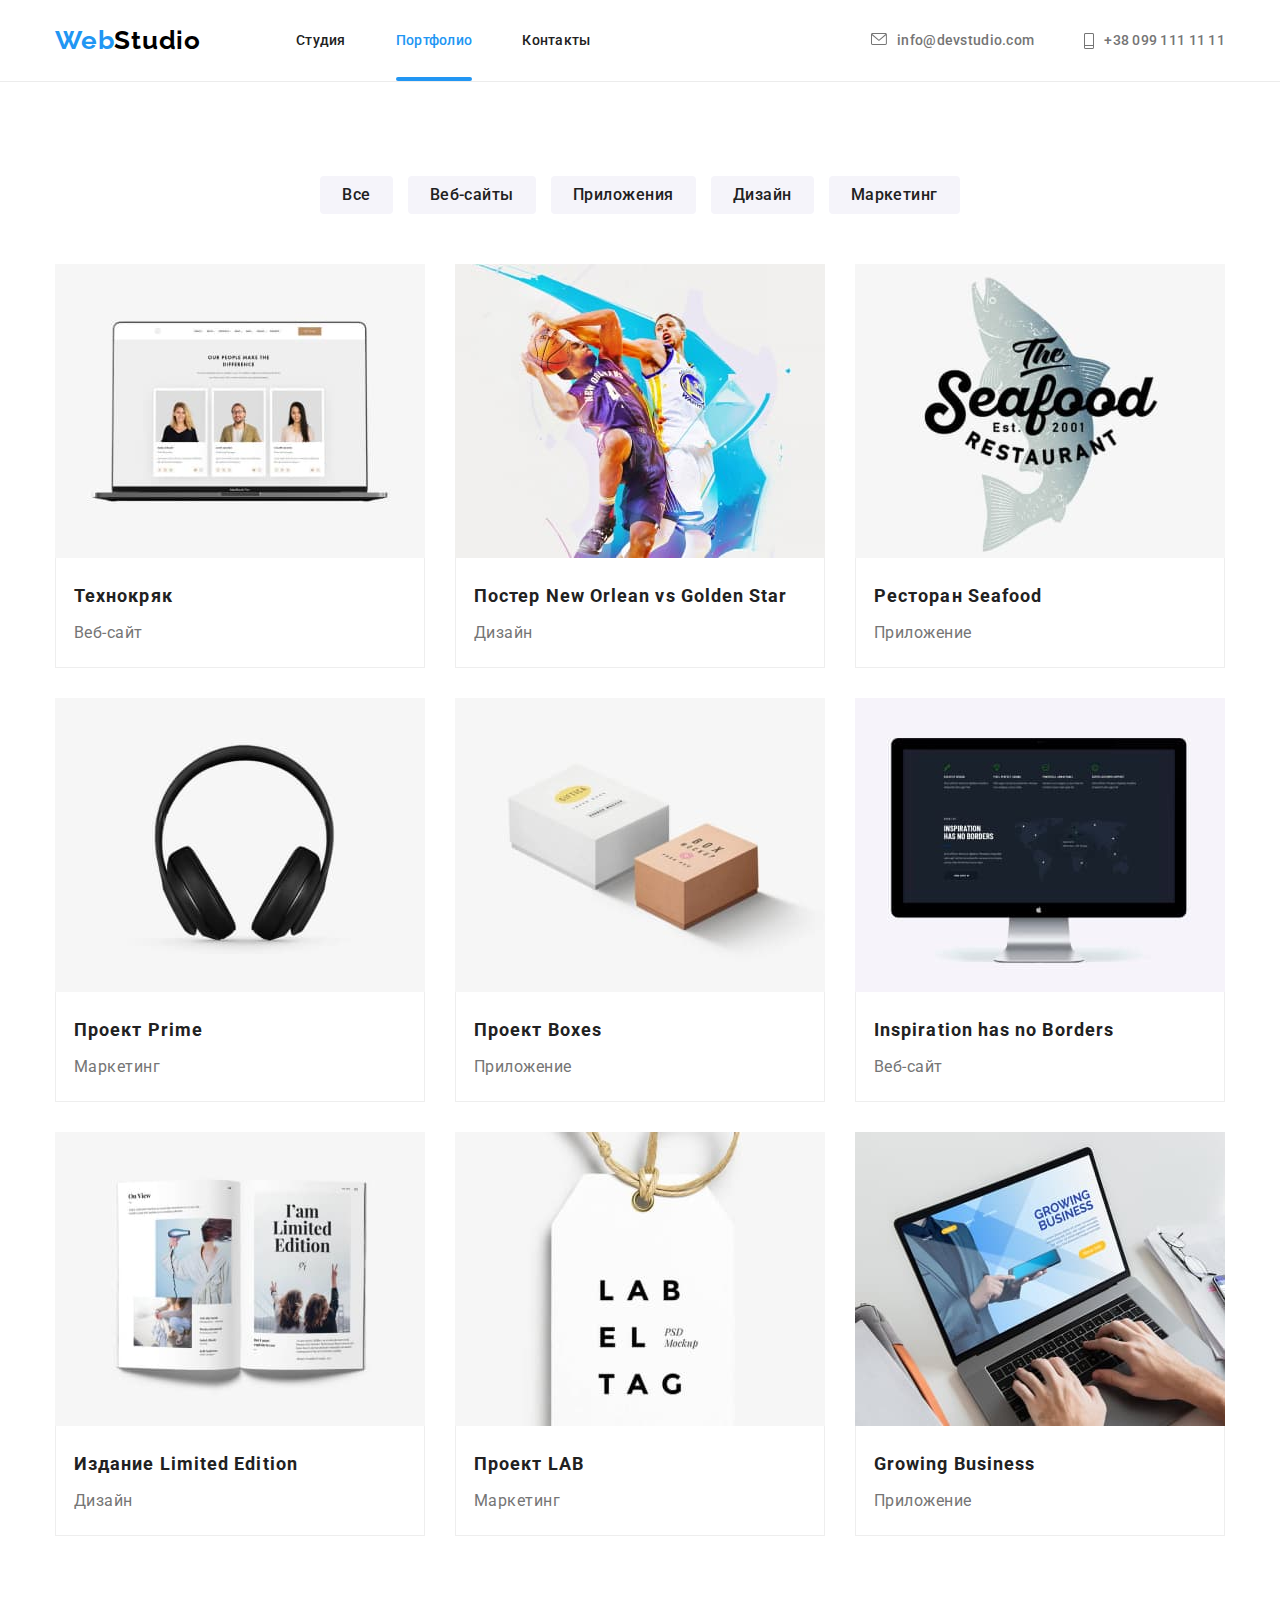
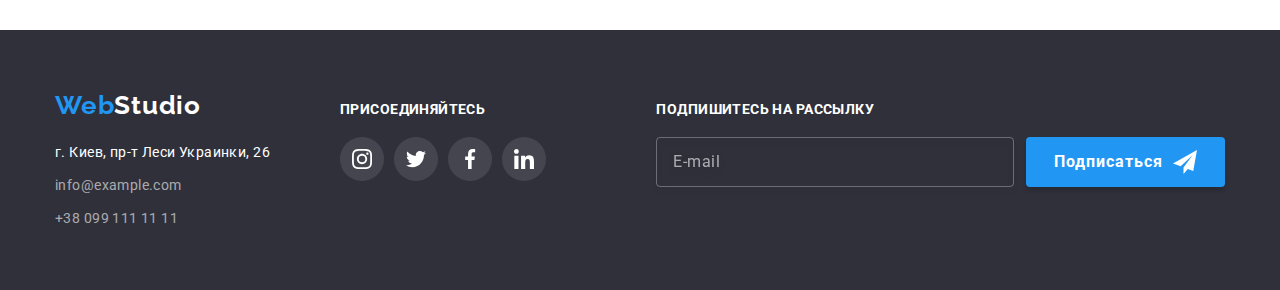
==== commit 4a1d3ee1: "fixed-img-name" ====
--- a/portfolio.html
+++ b/portfolio.html
@@ -236,7 +236,7 @@
                 <source
                 srcset="
                 ./images/prime-354.jpg 1x,
-                ./images/prime-708 2x
+                ./images/prime-708.jpg 2x
                 "
                 media="(min-width: 768px)"
                 />
@@ -278,7 +278,7 @@
                 <source
                 srcset="
                 ./images/boxes-450.jpg 1x,
-                ./images/boxes-900.jpg2x
+                ./images/boxes-900.jpg 2x
                 "
                 media="(max-width: 767px)"
                 />
--- a/css/main.min.css
+++ b/css/main.min.css
@@ -1 +1 @@
-.visually-hidden{position:absolute;width:1px;height:1px;margin:-1px;border:0;padding:0;white-space:nowrap;-webkit-clip-path:inset(100%);clip-path:inset(100%);clip:rect(0 0 0 0);overflow:hidden}img{display:block;max-width:100%;height:auto}.list{padding:0;margin:0;list-style:none}h1,h2,h3,h4,h5,h6,p{margin-top:0;margin-bottom:0}.container{margin-left:auto;margin-right:auto;padding-left:15px;padding-right:15px}@media screen and (min-width: 480px){.container{width:480px}}@media screen and (min-width: 768px){.container{width:768px}}@media screen and (min-width: 1200px){.container{width:1200px}}body{background-color:#fff;color:#757575;font-family:"Roboto","sans-serif";font-size:14px;letter-spacing:.03em}body.modal-open{overflow:hidden}.page-header{border-bottom:1px solid #ececec}.page-header--none-border{border-bottom:0}.page-header-main-nav{display:-webkit-box;display:-ms-flexbox;display:flex;-webkit-box-align:center;-ms-flex-align:center;align-items:center}.page-header__logo{display:-webkit-box;display:-ms-flexbox;display:flex;-webkit-box-pack:center;-ms-flex-pack:center;justify-content:center;-webkit-box-align:center;-ms-flex-align:center;align-items:center;padding-top:16px;padding-bottom:16px;color:#000;text-decoration:none;font-family:Raleway;font-style:normal;font-weight:700;font-size:26px;line-height:1.2;letter-spacing:.03em;-webkit-transition-property:color;transition-property:color;-webkit-transition-duration:250ms;transition-duration:250ms;-webkit-transition-timing-function:cubic-bezier(0.4, 0, 0.2, 1);transition-timing-function:cubic-bezier(0.4, 0, 0.2, 1)}.page-header__logo--color{color:#2196f3}.page-header__logo:hover,.page-header__logo:focus{color:#2196f3}@media screen and (min-width: 768px){.page-header__logo{padding-top:25px;padding-bottom:25px;margin-right:88px}}@media screen and (min-width: 1200px){.page-header__logo{margin-right:95px}}.page-header-site-nav{display:none}@media screen and (min-width: 768px){.page-header-site-nav{display:-webkit-box;display:-ms-flexbox;display:flex}}.page-header-site-nav__list{display:-webkit-box;display:-ms-flexbox;display:flex;-webkit-box-align:center;-ms-flex-align:center;align-items:center}.page-header-site-nav__item{margin-right:50px}.page-header-site-nav__item:last-child{margin-right:0}.page-header-site-nav__link{display:block;color:#212121;font-family:"Roboto";font-style:normal;text-decoration:none;font-weight:500;font-size:14px;line-height:1.14;letter-spacing:.02em;-webkit-transition-property:color;transition-property:color;-webkit-transition-duration:250ms;transition-duration:250ms;-webkit-transition-timing-function:cubic-bezier(0.4, 0, 0.2, 1);transition-timing-function:cubic-bezier(0.4, 0, 0.2, 1)}.page-header-site-nav__link:hover,.page-header-site-nav__link:focus{color:#2196f3}.page-header-site-nav__link--current{position:relative;font-family:"Roboto";font-style:normal;color:#2196f3;font-weight:500;font-size:14px;line-height:1.14;letter-spacing:.02em;text-decoration:none;display:block;padding-top:32px;padding-bottom:32px}.page-header-site-nav__link--current::after{position:absolute;content:"";left:0;bottom:0;width:100%;height:4px;border-radius:2px;background-color:#2196f3}.page-header-site-nav-contacts__list{display:none}@media screen and (min-width: 768px){.page-header-site-nav-contacts__list{display:block;margin-left:auto}}@media screen and (min-width: 1200px){.page-header-site-nav-contacts__list{display:-webkit-box;display:-ms-flexbox;display:flex;-webkit-box-align:center;-ms-flex-align:center;align-items:center;-webkit-box-pack:center;-ms-flex-pack:center;justify-content:center}}@media screen and (min-width: 768px){.page-header-site-nav-contacts__item{margin-bottom:10px}.page-header-site-nav-contacts__item:last-child{margin-bottom:0}}@media screen and (min-width: 1200px){.page-header-site-nav-contacts__item{margin-right:50px;margin-bottom:0}.page-header-site-nav-contacts__item:last-child{margin-right:0}}.page-header-site-nav__icon--phone{margin-right:10px;fill:currentColor}@media screen and (max-width: 1199px){.page-header-site-nav__icon--phone{width:10px;height:14px}}.page-header-site-nav__icon--mail{margin-right:10px;fill:currentColor}@media screen and (max-width: 1199px){.page-header-site-nav__icon--mail{width:14px;height:10px}}.page-header-site-nav-contacts__link{color:#757575;font-family:"Roboto";color:#757575;text-decoration:none;font-weight:500;font-size:12px;line-height:1.16;letter-spacing:.02em;display:-webkit-box;display:-ms-flexbox;display:flex;-webkit-transition-property:color;transition-property:color;-webkit-transition-duration:250ms;transition-duration:250ms;-webkit-transition-timing-function:cubic-bezier(0.4, 0, 0.2, 1);transition-timing-function:cubic-bezier(0.4, 0, 0.2, 1)}.page-header-site-nav-contacts__link:hover,.page-header-site-nav-contacts__link:focus{color:#2196f3}@media screen and (min-width: 1200px){.page-header-site-nav-contacts__link{font-size:14px;line-height:1.14}}.page-header-menu__button-open{cursor:pointer;display:block;margin-left:auto;padding:0;border:none;background-color:rgba(0,0,0,0);-webkit-transition-property:fill;transition-property:fill;-webkit-transition-duration:250ms;transition-duration:250ms;-webkit-transition-timing-function:cubic-bezier(0.4, 0, 0.2, 1);transition-timing-function:cubic-bezier(0.4, 0, 0.2, 1)}.page-header-menu__button-open:hover,.page-header-menu__button-open:focus{fill:#2196f3}@media screen and (min-width: 768px){.page-header-menu__button-open{display:none}}.page-header-mobile-menu{display:none;position:fixed;top:0;left:0;width:100vw;height:100vh;padding-top:10px;padding-bottom:48px;padding-left:40px;padding-right:30px;background-color:#fff}.page-header-mobile-menu.is-open{display:block;z-index:2}@media screen and (min-width: 768px){.page-header-mobile-menu.is-open{display:none}}.page-header-mobile-menu-container{display:-webkit-box;display:-ms-flexbox;display:flex;-webkit-box-orient:vertical;-webkit-box-direction:normal;-ms-flex-direction:column;flex-direction:column;height:100%;-webkit-box-pack:justify;-ms-flex-pack:justify;justify-content:space-between;overflow:auto;width:100%}.page-header-menu__button-close{cursor:pointer;display:block;margin-left:auto;padding:0;border:none;background-color:rgba(0,0,0,0);-webkit-transition-property:fill;transition-property:fill;-webkit-transition-duration:250ms;transition-duration:250ms;-webkit-transition-timing-function:cubic-bezier(0.4, 0, 0.2, 1);transition-timing-function:cubic-bezier(0.4, 0, 0.2, 1)}.page-header-menu__button-close:hover,.page-header-menu__button-close:focus{fill:#2196f3}@media screen and (min-width: 768px){.page-header-menu__button-close{display:none}}.page-header-mobile-site-nav__list{margin-bottom:100px}.page-header-mobile-site-nav__item{margin-bottom:32px}.page-header-mobile-site-nav__item:last-child{margin-bottom:0}.page-header-mobile-site-nav__link{display:block;color:#212121;font-family:"Roboto";font-style:normal;text-decoration:none;font-weight:500;font-size:40px;line-height:1.17;letter-spacing:.02em;-webkit-transition-property:color;transition-property:color;-webkit-transition-duration:250ms;transition-duration:250ms;-webkit-transition-timing-function:cubic-bezier(0.4, 0, 0.2, 1);transition-timing-function:cubic-bezier(0.4, 0, 0.2, 1)}.page-header-mobile-site-nav__link:hover,.page-header-mobile-site-nav__link:focus{color:#2196f3}.page-header-mobile-site-nav__link--current{position:relative;font-family:"Roboto";font-style:normal;color:#2196f3;font-weight:500;font-size:40px;line-height:1.17;letter-spacing:.02em;letter-spacing:.02em;text-decoration:none;display:block}.page-header-mobile-site-nav-contacts__list{margin-bottom:64px}@media screen and (min-width: 768px){.page-header-mobile-site-nav-contacts__list{display:none}}.page-header-mobile-site-nav-contacts__item{margin-bottom:32px}.page-header-mobile-site-nav-contacts__item:last-child{margin-bottom:0}.page-header-mobile-site-nav-contacts__link{color:#757575;font-family:"Roboto";font-style:normal;color:#757575;text-decoration:none;font-weight:500;font-size:24px;line-height:1.16;letter-spacing:.02em;-webkit-transition-property:color;transition-property:color;-webkit-transition-duration:250ms;transition-duration:250ms;-webkit-transition-timing-function:cubic-bezier(0.4, 0, 0.2, 1);transition-timing-function:cubic-bezier(0.4, 0, 0.2, 1)}.page-header-mobile-site-nav-contacts__link:hover,.page-header-mobile-site-nav-contacts__link:focus{color:#2196f3}.page-header-mobile-site-nav-contacts__link--phone{color:#2196f3;text-decoration:none;font-weight:500;font-size:34px;line-height:1.17;letter-spacing:.02em}.page-header-mobile-site-nav-socials__list{display:-webkit-box;display:-ms-flexbox;display:flex}@media screen and (min-width: 768px){.page-header-mobile-site-nav-socials__list{display:none}}.page-header-mobile-site-nav-socials__item{margin-right:10px}.page-header-mobile-site-nav-socials__item::after{content:"";margin-left:10px;border-right:1px solid rgba(33,33,33,.2)}.page-header-mobile-site-nav-socials__item:last-child{margin-right:0}.page-header-mobile-site-nav-socials__item:last-child::after{border-right:0;margin-left:0}.page-header-mobile-site-nav-socials__link{color:#2196f3;text-decoration:none;font-family:"Roboto";font-style:normal;font-weight:500;font-size:18px;line-height:1.22;letter-spacing:.02em}.hero{background-color:#2f303a;background-image:-webkit-gradient(linear, left top, right top, from(rgba(47, 48, 58, 0.4)), to(rgba(47, 48, 58, 0.4))),url(../images/hero-480.jpg);background-image:linear-gradient(to right, rgba(47, 48, 58, 0.4), rgba(47, 48, 58, 0.4)),url(../images/hero-480.jpg);background-position:center;text-align:center;padding-top:118px;padding-bottom:118px;max-width:1600px;margin-left:auto;margin-right:auto;background-size:cover;background-repeat:no-repeat}@media(min-device-pixel-ratio: 2),(-webkit-min-device-pixel-ratio: 2),(min-resolution: 192dpi),(min-resolution: 2dppx){.hero{background-image:-webkit-gradient(linear, left top, right top, from(rgba(47, 48, 58, 0.4)), to(rgba(47, 48, 58, 0.4))),url(../images/hero-960.jpg);background-image:linear-gradient(to right, rgba(47, 48, 58, 0.4), rgba(47, 48, 58, 0.4)),url(../images/hero-960.jpg)}}@media screen and (min-width: 768px){.hero{background-image:-webkit-gradient(linear, left top, right top, from(rgba(47, 48, 58, 0.4)), to(rgba(47, 48, 58, 0.4))),url(../images/hero-768.jpg);background-image:linear-gradient(to right, rgba(47, 48, 58, 0.4), rgba(47, 48, 58, 0.4)),url(../images/hero-768.jpg)}}@media screen and (min-width: 768px)and (min-device-pixel-ratio: 2),screen and (min-width: 768px)and (-webkit-min-device-pixel-ratio: 2),screen and (min-width: 768px)and (min-resolution: 192dpi),screen and (min-width: 768px)and (min-resolution: 2dppx){.hero{background-image:-webkit-gradient(linear, left top, right top, from(rgba(47, 48, 58, 0.4)), to(rgba(47, 48, 58, 0.4))),url(../images/hero-1536.jpg);background-image:linear-gradient(to right, rgba(47, 48, 58, 0.4), rgba(47, 48, 58, 0.4)),url(../images/hero-1536.jpg)}}@media screen and (min-width: 1200px){.hero{padding-top:200px;padding-bottom:200px;background-image:-webkit-gradient(linear, left top, right top, from(rgba(47, 48, 58, 0.4)), to(rgba(47, 48, 58, 0.4))),url(../images/hero-1600.jpg);background-image:linear-gradient(to right, rgba(47, 48, 58, 0.4), rgba(47, 48, 58, 0.4)),url(../images/hero-1600.jpg)}}@media screen and (min-width: 1200px)and (min-device-pixel-ratio: 2),screen and (min-width: 1200px)and (-webkit-min-device-pixel-ratio: 2),screen and (min-width: 1200px)and (min-resolution: 192dpi),screen and (min-width: 1200px)and (min-resolution: 2dppx){.hero{background-image:-webkit-gradient(linear, left top, right top, from(rgba(47, 48, 58, 0.4)), to(rgba(47, 48, 58, 0.4))),url(../images/hero-3200.jpg);background-image:linear-gradient(to right, rgba(47, 48, 58, 0.4), rgba(47, 48, 58, 0.4)),url(../images/hero-3200.jpg)}}.hero__title{margin-bottom:30px;color:#fff;font-family:"Roboto";font-style:normal;font-weight:900;font-size:26px;line-height:1.61;letter-spacing:.06em;text-transform:uppercase}@media screen and (min-width: 1200px){.hero__title{font-size:44px;line-height:1,36}}.hero__button{color:#fff;background-color:#2196f3;font-family:"Roboto";font-weight:700;font-size:16px;line-height:1.88;padding:10px 32px;border-radius:4px;min-width:200px;display:inline-block;text-align:center;letter-spacing:.06em;cursor:pointer;border:none;-webkit-transition-property:background-color;transition-property:background-color;-webkit-transition-duration:250ms;transition-duration:250ms;-webkit-transition-timing-function:cubic-bezier(0.4, 0, 0.2, 1);transition-timing-function:cubic-bezier(0.4, 0, 0.2, 1)}.hero__button:hover,.hero__button:focus{background-color:#188ce8}.features{padding-top:94px;padding-bottom:94px}@media screen and (min-width: 768px){.features__list{display:-webkit-box;display:-ms-flexbox;display:flex;-ms-flex-wrap:wrap;flex-wrap:wrap;margin:-15px}}.features__item{text-align:center;margin-bottom:30px}.features__item:last-child{margin-bottom:0}@media screen and (min-width: 768px){.features__item{text-align:left;width:calc((100% - 60px)/2);margin:15px}}@media screen and (min-width: 1200px){.features__item{text-align:left;width:calc((100% - 120px)/4)}}@media screen and (min-width: 1200px)and (max-width: 767px){.features__item:not(:last-child){margin-bottom:30px}}.features__title{margin-bottom:10px;color:#212121;font-family:"Roboto";font-style:normal;font-weight:700;font-size:14px;line-height:1.15;letter-spacing:.03em;text-transform:uppercase}.features__icon{background-color:#f5f4fa;height:120px;width:100%;margin-bottom:30px;border-radius:4px;-webkit-filter:drop-shadow(0px 4px 4px rgba(0, 0, 0, 0.25));filter:drop-shadow(0px 4px 4px rgba(0, 0, 0, 0.25))}.features__text{font-size:14px;line-height:1.7;letter-spacing:.03em}.activites{padding-bottom:94px;text-align:center}@media screen and (max-width: 1199px){.activites{display:none}}.activites__list{display:-webkit-box;display:-ms-flexbox;display:flex}.activites__item{position:relative;margin-right:30px}.activites__item:last-child{margin-right:0}.activites__title{margin-bottom:50px;font-family:"Roboto";font-style:normal;color:#212121;font-weight:700;font-size:36px;line-height:1.2;letter-spacing:.03em}.activites__text{color:#fff;font-weight:700;line-height:1.15;text-align:center;text-transform:uppercase;position:absolute;bottom:0;display:-webkit-box;display:-ms-flexbox;display:flex;-webkit-box-pack:center;-ms-flex-pack:center;justify-content:center;-webkit-box-align:center;-ms-flex-align:center;align-items:center;margin:0;padding:0;height:70px;width:100%;background-image:-webkit-gradient(linear, left top, left bottom, from(rgba(47, 48, 58, 0.8)), to(rgba(47, 48, 58, 0.8)));background-image:linear-gradient(rgba(47, 48, 58, 0.8), rgba(47, 48, 58, 0.8))}.crew{background-color:#f5f4fa;padding-top:94px;padding-bottom:94px;text-align:center}@media screen and (min-width: 768px){.crew__list{display:-webkit-box;display:-ms-flexbox;display:flex;-ms-flex-wrap:wrap;flex-wrap:wrap;margin:-15px}}.crew__item{background-color:#fff;-webkit-box-shadow:0px 1px 3px rgba(0,0,0,.12),0px 1px 1px rgba(0,0,0,.14),0px 2px 1px rgba(0,0,0,.2);box-shadow:0px 1px 3px rgba(0,0,0,.12),0px 1px 1px rgba(0,0,0,.14),0px 2px 1px rgba(0,0,0,.2);border-radius:0px 0px 4px 4px}@media screen and (max-width: 767px){.crew__item{margin-bottom:30px}.crew__item:last-child{margin-bottom:0}}@media screen and (min-width: 768px){.crew__item{width:calc((100% - 60px)/2);margin:15px}}@media screen and (min-width: 1200px){.crew__item{width:calc((100% - 120px)/4);margin:15px}}.crew__title{margin-bottom:50px;color:#212121;font-family:"Roboto";font-style:normal;font-weight:700;font-size:36px;line-height:1.15;letter-spacing:.03em}.crew__content{padding-bottom:30px;padding-top:30px}.crew__name{margin-bottom:10px;color:#212121;font-family:"Roboto";font-style:normal;font-weight:500;font-size:16px;line-height:1,2;letter-spacing:.03em}.crew__text{font-size:16px;line-height:1.2;letter-spacing:.03em;margin-bottom:16px}.crew__link__list{display:-webkit-box;display:-ms-flexbox;display:flex;-webkit-box-pack:center;-ms-flex-pack:center;justify-content:center}.crew__link__item{margin-right:10px}.crew__link__item:last-child{margin-right:0}.crew__link{display:-webkit-box;display:-ms-flexbox;display:flex;color:#afb1b8;width:44px;height:44px;border-radius:50%;-webkit-box-pack:center;-ms-flex-pack:center;justify-content:center;-webkit-box-align:center;-ms-flex-align:center;align-items:center;-webkit-transition-property:background-color,color;transition-property:background-color,color;-webkit-transition-duration:250ms;transition-duration:250ms;-webkit-transition-timing-function:cubic-bezier(0.4, 0, 0.2, 1);transition-timing-function:cubic-bezier(0.4, 0, 0.2, 1)}.crew__link:hover,.crew__link:focus{background-color:#2196f3;color:#fff}.crew__icon{fill:currentColor;width:20px;height:20px}.clients{padding-top:94px;padding-bottom:94px;text-align:center}.clients__title{margin-bottom:50px;font-family:"Roboto";font-style:normal;color:#212121;font-weight:700;font-size:36px;line-height:1.2;letter-spacing:.03em}.clients__list{display:-webkit-box;display:-ms-flexbox;display:flex;-ms-flex-wrap:wrap;flex-wrap:wrap;margin:-15px}@media screen and (max-width: 767px){.clients__item{width:calc((100% - 60px)/2);margin:15px}}@media screen and (min-width: 768px){.clients__item{width:calc((100% - 90px)/3);margin:15px}}@media screen and (min-width: 1200px){.clients__item{width:calc((100% - 180px)/6);margin:15px}}.clients__link{height:92px;display:-webkit-box;display:-ms-flexbox;display:flex;-webkit-box-pack:center;-ms-flex-pack:center;justify-content:center;-webkit-box-align:center;-ms-flex-align:center;align-items:center;border:1px solid #afb1b8;border-radius:4px;color:#afb1b8;-webkit-transition-property:color,border-color;transition-property:color,border-color;-webkit-transition-duration:250ms;transition-duration:250ms;-webkit-transition-timing-function:cubic-bezier(0.4, 0, 0.2, 1);transition-timing-function:cubic-bezier(0.4, 0, 0.2, 1)}.clients__link:hover,.clients__link:focus{color:#2196f3;border-color:#2196f3}.clients__icon{fill:currentColor}.page-footer__container{text-align:center}@media screen and (min-width: 768px){.page-footer__container{display:-webkit-box;display:-ms-flexbox;display:flex;-ms-flex-wrap:wrap;flex-wrap:wrap;-webkit-box-orient:horizontal;-webkit-box-direction:normal;-ms-flex-direction:row;flex-direction:row;-webkit-box-align:baseline;-ms-flex-align:baseline;align-items:baseline;-webkit-box-pack:justify;-ms-flex-pack:justify;justify-content:space-between}}@media screen and (min-width: 1200px){.page-footer__container{text-align:start}}.page-footer__column{margin-bottom:60px}@media screen and (min-width: 1200px){.page-footer__column{margin-bottom:0;margin-right:70px}}.page-footer{background-color:#2f303a;padding-top:60px;padding-bottom:60px}.page-footer__logo{color:#fff;text-decoration:none;font-family:"Raleway";font-style:normal;font-weight:700;font-size:26px;line-height:1.2;letter-spacing:.03em;display:inline-block;margin-bottom:20px}.page-footer__logo--color{color:#2196f3}.page-footer__adress{color:#fff;text-decoration:none;font-family:"Roboto";font-style:normal;font-weight:400;font-size:14px;line-height:1.7;letter-spacing:.03em;display:block;-webkit-transition-property:color;transition-property:color;-webkit-transition-duration:250ms;transition-duration:250ms;-webkit-transition-timing-function:cubic-bezier(0.4, 0, 0.2, 1);transition-timing-function:cubic-bezier(0.4, 0, 0.2, 1)}.page-footer__adress:hover,.page-footer__adress:focus{color:#2196f3}.page-footer__link__item{margin-bottom:9px}.page-footer__link__item:last-child{margin-bottom:0}.page-footer__link{color:rgba(255,255,255,.6);text-decoration:none;font-family:"Roboto";font-style:normal;font-size:14px;line-height:1.7;letter-spacing:.03em;display:block;-webkit-transition-property:color;transition-property:color;-webkit-transition-duration:250ms;transition-duration:250ms;-webkit-transition-timing-function:cubic-bezier(0.4, 0, 0.2, 1);transition-timing-function:cubic-bezier(0.4, 0, 0.2, 1)}.page-footer__link:hover,.page-footer__link:focus{color:#2196f3}.page-footer-socials__text{color:#fff;font-weight:700;font-size:14px;line-height:1.15;letter-spacing:.03em;text-transform:uppercase;margin-bottom:20px}.page-footer-socials__list{display:-webkit-box;display:-ms-flexbox;display:flex;-webkit-box-pack:center;-ms-flex-pack:center;justify-content:center}.page-footer-socials__item{margin-right:10px}.page-footer-socials__item:last-child{margin-right:0}.page-footer-socials__link{width:44px;height:44px;display:-webkit-box;display:-ms-flexbox;display:flex;-webkit-box-pack:center;-ms-flex-pack:center;justify-content:center;-webkit-box-align:center;-ms-flex-align:center;align-items:center;border-radius:50%;color:#fff;background-image:-webkit-gradient(linear, left top, right top, from(rgba(255, 255, 255, 0.1)), to(rgba(255, 255, 255, 0.1)));background-image:linear-gradient(to right, rgba(255, 255, 255, 0.1), rgba(255, 255, 255, 0.1));-webkit-transition-property:background-color;transition-property:background-color;-webkit-transition-duration:250ms;transition-duration:250ms;-webkit-transition-timing-function:cubic-bezier(0.4, 0, 0.2, 1);transition-timing-function:cubic-bezier(0.4, 0, 0.2, 1)}.page-footer-socials__link:hover,.page-footer-socials__link:focus{background-color:#2196f3}.page-footer-socials__icon{width:20px;height:20px;fill:currentColor}.page-footer-form__column{margin-right:auto;margin-left:auto}@media screen and (min-width: 1200px){.page-footer-form__column{margin-right:0;margin-left:auto}}.page-footer-form__text{color:#fff;font-weight:700;font-size:14px;line-height:1.15;letter-spacing:.03em;text-transform:uppercase;margin-bottom:20px}.page-footer__field{display:-webkit-box;display:-ms-flexbox;display:flex;-webkit-box-orient:vertical;-webkit-box-direction:normal;-ms-flex-direction:column;flex-direction:column;-webkit-box-align:center;-ms-flex-align:center;align-items:center}@media screen and (min-width: 1200px){.page-footer__field{-webkit-box-orient:horizontal;-webkit-box-direction:normal;-ms-flex-direction:row;flex-direction:row}}.page-footer__input{color:#fff;background-color:inherit;border:1px solid rgba(255,255,255,.3);border-radius:4px;-webkit-filter:drop-shadow(0px 4px 4px rgba(0, 0, 0, 0.15));filter:drop-shadow(0px 4px 4px rgba(0, 0, 0, 0.15));width:100%;height:50px;margin-bottom:20px;padding:0 0 0 16px;outline:none;-webkit-transition-property:border-color;transition-property:border-color;-webkit-transition-duration:250ms;transition-duration:250ms;-webkit-transition-timing-function:cubic-bezier(0.4, 0, 0.2, 1);transition-timing-function:cubic-bezier(0.4, 0, 0.2, 1)}@media screen and (min-width: 768px){.page-footer__input{width:450px}}@media screen and (min-width: 1200px){.page-footer__input{width:358px;margin-bottom:0;margin-right:12px}}.page-footer__input:hover,.page-footer__input:focus{border:1px solid #2196f3}.page-footer__input::-webkit-input-placeholder{font-size:16px;line-height:1.25;letter-spacing:.03em;color:rgba(255,255,255,.6)}.page-footer__input::-moz-placeholder{font-size:16px;line-height:1.25;letter-spacing:.03em;color:rgba(255,255,255,.6)}.page-footer__input:-ms-input-placeholder{font-size:16px;line-height:1.25;letter-spacing:.03em;color:rgba(255,255,255,.6)}.page-footer__input::-ms-input-placeholder{font-size:16px;line-height:1.25;letter-spacing:.03em;color:rgba(255,255,255,.6)}.page-footer__input::placeholder{font-size:16px;line-height:1.25;letter-spacing:.03em;color:rgba(255,255,255,.6)}.page-footer__submit-button{font-family:"Roboto";font-style:normal;font-weight:700;font-size:16px;line-height:1.87;letter-spacing:.06em;color:#fff;display:-webkit-box;display:-ms-flexbox;display:flex;-webkit-box-pack:center;-ms-flex-pack:center;justify-content:center;-webkit-box-align:center;-ms-flex-align:center;align-items:center;text-align:center;padding:10px 28px;cursor:pointer;background-color:#2196f3;border:none;-webkit-box-shadow:0px 4px 4px rgba(0,0,0,.15);box-shadow:0px 4px 4px rgba(0,0,0,.15);border-radius:4px;-webkit-transition-property:background-color;transition-property:background-color;-webkit-transition-duration:250ms;transition-duration:250ms;-webkit-transition-timing-function:cubic-bezier(0.4, 0, 0.2, 1);transition-timing-function:cubic-bezier(0.4, 0, 0.2, 1)}.page-footer__submit-button:hover,.page-footer__submit-button:focus{background-color:#188ce8}.page-footer__button__icon{margin-left:10px}.backdrop{position:fixed;top:0;left:0;width:100%;height:100%;background-color:rgba(0,0,0,.2);opacity:1;-webkit-transition:250ms cubic-bezier(0.4, 0, 0.2, 1);transition:250ms cubic-bezier(0.4, 0, 0.2, 1);overflow-y:scroll}.backdrop.is-hidden{opacity:0;pointer-events:none}.backdrop.is-hidden .modal{-webkit-transform:translate(-50%, -50%) scale(0.9);transform:translate(-50%, -50%) scale(0.9)}.modal{width:450px;height:609px;position:absolute;top:50%;left:50%;-webkit-transform:translate(-50%, -50%);transform:translate(-50%, -50%);background-color:#fff;border-radius:4px;-webkit-box-shadow:0px 1px 3px rgba(0,0,0,.12),0px 1px 1px rgba(0,0,0,.14),0px 2px 1px rgba(0,0,0,.2);box-shadow:0px 1px 3px rgba(0,0,0,.12),0px 1px 1px rgba(0,0,0,.14),0px 2px 1px rgba(0,0,0,.2);-webkit-transition:250ms cubic-bezier(0.4, 0, 0.2, 1);transition:250ms cubic-bezier(0.4, 0, 0.2, 1);padding:40px}@media(min-width: 1200px){.modal{width:528px;height:581px}}.modal__icon{width:18px;height:18px;fill:currentColor}.modal__button{position:fixed;top:0;right:0;display:-webkit-box;display:-ms-flexbox;display:flex;-webkit-box-align:center;-ms-flex-align:center;align-items:center;-webkit-box-pack:center;-ms-flex-pack:center;justify-content:center;margin-top:8px;margin-right:8px;width:30px;height:30px;border-radius:50%;border:1px solid rgba(0,0,0,.1);background-color:var(--primary-bg-color);cursor:pointer;color:#000;-webkit-transition-property:color;transition-property:color;-webkit-transition-duration:250ms;transition-duration:250ms;-webkit-transition-timing-function:cubic-bezier(0.4, 0, 0.2, 1);transition-timing-function:cubic-bezier(0.4, 0, 0.2, 1)}.modal__button:hover,.modal__button:focus{color:#2196f3}.modal-form{width:370px}@media(min-width: 1200px){.modal-form{width:448px}}.modal__text{text-align:center;font-weight:700;font-size:20px;line-height:1.15;letter-spacing:.03em;color:#212121;margin-bottom:12px}.modal-form__field{display:-webkit-box;display:-ms-flexbox;display:flex;-webkit-box-orient:vertical;-webkit-box-direction:normal;-ms-flex-direction:column;flex-direction:column;position:relative;text-align:start;margin-bottom:10px;-webkit-transition-property:border-color;transition-property:border-color;-webkit-transition-duration:250ms;transition-duration:250ms;-webkit-transition-timing-function:cubic-bezier(0.4, 0, 0.2, 1);transition-timing-function:cubic-bezier(0.4, 0, 0.2, 1);margin-bottom:10px}.modal-form__field:last-child{margin-bottom:0}.modal-form__label{margin-bottom:4px;font-size:12px;line-height:1.15;letter-spacing:.01em}.modal-form__input{padding-left:30px;border:1px solid rgba(33,33,33,.2);border-radius:4px;height:40px;outline:none;-webkit-transition-property:border-color;transition-property:border-color;-webkit-transition-duration:250ms;transition-duration:250ms;-webkit-transition-timing-function:cubic-bezier(0.4, 0, 0.2, 1);transition-timing-function:cubic-bezier(0.4, 0, 0.2, 1)}.modal-form__input .modal-form__field:focus-within,.modal-form__field:hover .modal-form__input{border:1px solid #2196f3;color:#2196f3}.modal-form__icon{color:#212121;position:absolute;width:18px;height:18px;top:50%;left:12px;fill:currentColor;-webkit-transition-property:fill;transition-property:fill;-webkit-transition-duration:250ms;transition-duration:250ms;-webkit-transition-timing-function:cubic-bezier(0.4, 0, 0.2, 1);transition-timing-function:cubic-bezier(0.4, 0, 0.2, 1)}.modal-form__icon .modal-form__field:focus-within,.modal-form__field:hover .modal-form__icon{fill:#2196f3}.modal-textarea__field{display:-webkit-box;display:-ms-flexbox;display:flex;-webkit-box-orient:vertical;-webkit-box-direction:normal;-ms-flex-direction:column;flex-direction:column;margin-top:10px;margin-bottom:20px}.modal-textarea__label{margin-bottom:4px;font-size:12px;line-height:1.15;letter-spacing:.01em}.modal-textarea-comment{border:1px solid rgba(33,33,33,.2);border-radius:4px;height:120px;resize:none;padding:12px 16px;outline:none;-webkit-transition-property:border-color;transition-property:border-color;-webkit-transition-duration:250ms;transition-duration:250ms;-webkit-transition-timing-function:cubic-bezier(0.4, 0, 0.2, 1);transition-timing-function:cubic-bezier(0.4, 0, 0.2, 1)}.modal-textarea-comment:hover,.modal-textarea-comment:focus{border-color:#2196f3;color:#2196f3}.modal-textarea-comment::-webkit-input-placeholder{color:rgba(117,117,117,.5);font-size:12px;line-height:1.15;letter-spacing:.01em}.modal-textarea-comment::-moz-placeholder{color:rgba(117,117,117,.5);font-size:12px;line-height:1.15;letter-spacing:.01em}.modal-textarea-comment:-ms-input-placeholder{color:rgba(117,117,117,.5);font-size:12px;line-height:1.15;letter-spacing:.01em}.modal-textarea-comment::-ms-input-placeholder{color:rgba(117,117,117,.5);font-size:12px;line-height:1.15;letter-spacing:.01em}.modal-textarea-comment::placeholder{color:rgba(117,117,117,.5);font-size:12px;line-height:1.15;letter-spacing:.01em}.modal-checkbox__field{display:-webkit-box;display:-ms-flexbox;display:flex;-webkit-box-align:center;-ms-flex-align:center;align-items:center;-webkit-box-pack:center;-ms-flex-pack:center;justify-content:center;margin-bottom:30px;font-size:1.71;line-height:24px;letter-spacing:.03em}.modal-checkbox__input{position:absolute;width:1px;height:1px;margin:-1px;border:0;padding:0;clip:rect(0 0 0 0);overflow:hidden}.modal-checkbox__input:checked+.modal-checkbox__icon{border-color:#2196f3;background-color:#2196f3;background-origin:border-box}.modal-checkbox__label{font-size:12px;line-height:1.16;letter-spacing:.03em;margin-left:8px}@media(min-width: 1200px){.modal-checkbox__label{font-size:14px;line-height:1.71;letter-spacing:.03em}}.modal-checkbox__icon{width:16px;height:15px;border:2px solid #212121;border-radius:4px;-webkit-transition-property:border-color color;transition-property:border-color color;-webkit-transition-duration:250ms;transition-duration:250ms;-webkit-transition-timing-function:cubic-bezier(0.4, 0, 0.2, 1);transition-timing-function:cubic-bezier(0.4, 0, 0.2, 1)}.modal-checkbox__link{font-family:"Roboto";font-style:normal;font-weight:400;font-size:12px;line-height:1.16;letter-spacing:.03em;-webkit-text-decoration-line:underline;text-decoration-line:underline;color:#2196f3}@media(min-width: 1200px){.modal-checkbox__link{font-size:14px;line-height:1.71;letter-spacing:.03em}}.modal__submit-button{font-family:"Roboto";font-style:normal;font-weight:700;font-size:16px;line-height:1.87;display:-webkit-box;display:-ms-flexbox;display:flex;-webkit-box-align:center;-ms-flex-align:center;align-items:center;-webkit-box-pack:center;-ms-flex-pack:center;justify-content:center;letter-spacing:.06em;margin-left:auto;margin-right:auto;color:#fff;background-color:#2196f3;border:none;padding:10px 55px;-webkit-box-shadow:0px 4px 4px rgba(0,0,0,.15);box-shadow:0px 4px 4px rgba(0,0,0,.15);border-radius:4px;cursor:pointer;-webkit-transition-property:background-color;transition-property:background-color;-webkit-transition-duration:250ms;transition-duration:250ms;-webkit-transition-timing-function:cubic-bezier(0.4, 0, 0.2, 1);transition-timing-function:cubic-bezier(0.4, 0, 0.2, 1)}.modal__submit-button:hover,.modal__submit-button:focus{background-color:#188ce8}.portfolio{padding-top:94px;padding-bottom:94px}.portfolio-button__list{display:-webkit-box;display:-ms-flexbox;display:flex;-ms-flex-wrap:wrap;flex-wrap:wrap;margin-bottom:35px}@media screen and (min-width: 768px){.portfolio-button__list{-ms-flex-wrap:nowrap;flex-wrap:nowrap;-webkit-box-pack:center;-ms-flex-pack:center;justify-content:center}}.portfolio-button__item{margin-right:8px;margin-bottom:15px}.portfolio-button__item:last-child{margin-right:0}.portfolio-button{color:#212121;background-color:#f5f4fa;padding:6px 22px;border-radius:4px;border:none;font-family:"Roboto";font-style:normal;font-weight:500;font-size:16px;line-height:1.6;letter-spacing:.03em;cursor:pointer;-webkit-transition-property:color,background-color,-webkit-box-shadow,-webkit-filter;transition-property:color,background-color,-webkit-box-shadow,-webkit-filter;transition-property:box-shadow,color,background-color,filter;transition-property:box-shadow,color,background-color,filter,-webkit-box-shadow,-webkit-filter;-webkit-transition-duration:250ms;transition-duration:250ms;-webkit-transition-timing-function:cubic-bezier(0.4, 0, 0.2, 1);transition-timing-function:cubic-bezier(0.4, 0, 0.2, 1)}.portfolio-button:hover,.portfolio-button:focus{color:#fff;background-color:#2196f3;-webkit-box-shadow:0px 3px 1px rgba(0,0,0,.1),0px 1px 2px rgba(0,0,0,.08),0px 2px 2px rgba(0,0,0,.12);box-shadow:0px 3px 1px rgba(0,0,0,.1),0px 1px 2px rgba(0,0,0,.08),0px 2px 2px rgba(0,0,0,.12)}@media screen and (min-width: 768px){.card-set__list{display:-webkit-box;display:-ms-flexbox;display:flex;-ms-flex-wrap:wrap;flex-wrap:wrap;margin-left:-30px;margin-top:-30px}}.card-set__link{text-decoration:none;display:block;-webkit-transition-property:-webkit-box-shadow;transition-property:-webkit-box-shadow;transition-property:box-shadow;transition-property:box-shadow, -webkit-box-shadow;-webkit-transition-duration:250ms;transition-duration:250ms;-webkit-transition-timing-function:cubic-bezier(0.4, 0, 0.2, 1);transition-timing-function:cubic-bezier(0.4, 0, 0.2, 1)}.card-set__link:hover,.card-set__link:focus{-webkit-box-shadow:0px 1px 1px rgba(0,0,0,.12),0px 4px 4px rgba(0,0,0,.06),1px 4px 6px rgba(0,0,0,.16);box-shadow:0px 1px 1px rgba(0,0,0,.12),0px 4px 4px rgba(0,0,0,.06),1px 4px 6px rgba(0,0,0,.16)}.card-set__item{margin-bottom:30px}.card-set__item:last-child{margin-bottom:0}@media screen and (min-width: 768px){.card-set__item{width:calc(50% - 30px);margin-top:30px;margin-left:30px}}@media screen and (min-width: 1200px){.card-set__item{width:calc(33.3333333333% - 30px);margin-top:30px;margin-left:30px}}.card-set__thumb{position:relative;overflow:hidden}.card-set__animation{-webkit-transform:translateY(100%);transform:translateY(100%);position:absolute;top:0;left:0;width:100%;height:100%;background-color:rgba(33,150,243,.9);-webkit-transition:250ms cubic-bezier(0.4, 0, 0.2, 1);transition:250ms cubic-bezier(0.4, 0, 0.2, 1)}.card-set__link:hover .card-set__animation{-webkit-transform:translateY(0);transform:translateY(0)}.card-set__link:focus .card-set__animation{-webkit-transform:translateY(0);transform:translateY(0)}.card-set__overlay{position:absolute;top:50%;left:50%;-webkit-transform:translate(-50%, -50%);transform:translate(-50%, -50%)}.card-set__overlay__text{color:#fff;font-size:18px;line-height:1.55;letter-spacing:.03em;min-width:322px}.card-set__content{padding:20px 18px;border-bottom:1px solid #eee;border-left:1px solid #eee;border-right:1px solid #eee}.card-set__name{color:#212121;margin-bottom:4px;font-family:"Roboto";font-style:normal;font-weight:700;font-size:18px;line-height:2;letter-spacing:.06em}.card-set__text{color:#757575;font-size:16px;line-height:1.85;letter-spacing:.03em}/*# sourceMappingURL=main.min.css.map */+.visually-hidden{position:absolute;width:1px;height:1px;margin:-1px;border:0;padding:0;white-space:nowrap;-webkit-clip-path:inset(100%);clip-path:inset(100%);clip:rect(0 0 0 0);overflow:hidden}img{display:block;max-width:100%;height:auto}.list{padding:0;margin:0;list-style:none}h1,h2,h3,h4,h5,h6,p{margin-top:0;margin-bottom:0}.container{margin-left:auto;margin-right:auto;padding-left:15px;padding-right:15px}@media screen and (min-width: 480px){.container{width:480px}}@media screen and (min-width: 768px){.container{width:768px}}@media screen and (min-width: 1200px){.container{width:1200px}}body{background-color:#fff;color:#757575;font-family:"Roboto","sans-serif";font-size:14px;letter-spacing:.03em}body.modal-open{overflow:hidden}.page-header{border-bottom:1px solid #ececec}.page-header--none-border{border-bottom:0}.page-header-main-nav{display:-webkit-box;display:-ms-flexbox;display:flex;-webkit-box-align:center;-ms-flex-align:center;align-items:center}.page-header__logo{display:-webkit-box;display:-ms-flexbox;display:flex;-webkit-box-pack:center;-ms-flex-pack:center;justify-content:center;-webkit-box-align:center;-ms-flex-align:center;align-items:center;padding-top:16px;padding-bottom:16px;color:#000;text-decoration:none;font-family:Raleway;font-style:normal;font-weight:700;font-size:26px;line-height:1.2;letter-spacing:.03em;-webkit-transition-property:color;transition-property:color;-webkit-transition-duration:250ms;transition-duration:250ms;-webkit-transition-timing-function:cubic-bezier(0.4, 0, 0.2, 1);transition-timing-function:cubic-bezier(0.4, 0, 0.2, 1)}.page-header__logo--color{color:#2196f3}.page-header__logo:hover,.page-header__logo:focus{color:#2196f3}@media screen and (min-width: 768px){.page-header__logo{padding-top:25px;padding-bottom:25px;margin-right:88px}}@media screen and (min-width: 1200px){.page-header__logo{margin-right:95px}}.page-header-site-nav{display:none}@media screen and (min-width: 768px){.page-header-site-nav{display:-webkit-box;display:-ms-flexbox;display:flex}}.page-header-site-nav__list{display:-webkit-box;display:-ms-flexbox;display:flex;-webkit-box-align:center;-ms-flex-align:center;align-items:center}.page-header-site-nav__item{margin-right:50px}.page-header-site-nav__item:last-child{margin-right:0}.page-header-site-nav__link{display:block;color:#212121;font-family:"Roboto";font-style:normal;text-decoration:none;font-weight:500;font-size:14px;line-height:1.14;letter-spacing:.02em;-webkit-transition-property:color;transition-property:color;-webkit-transition-duration:250ms;transition-duration:250ms;-webkit-transition-timing-function:cubic-bezier(0.4, 0, 0.2, 1);transition-timing-function:cubic-bezier(0.4, 0, 0.2, 1)}.page-header-site-nav__link:hover,.page-header-site-nav__link:focus{color:#2196f3}.page-header-site-nav__link--current{position:relative;font-family:"Roboto";font-style:normal;color:#2196f3;font-weight:500;font-size:14px;line-height:1.14;letter-spacing:.02em;text-decoration:none;display:block;padding-top:32px;padding-bottom:32px}.page-header-site-nav__link--current::after{position:absolute;content:"";left:0;bottom:0;width:100%;height:4px;border-radius:2px;background-color:#2196f3}.page-header-site-nav-contacts__list{display:none}@media screen and (min-width: 768px){.page-header-site-nav-contacts__list{display:block;margin-left:auto}}@media screen and (min-width: 1200px){.page-header-site-nav-contacts__list{display:-webkit-box;display:-ms-flexbox;display:flex;-webkit-box-align:center;-ms-flex-align:center;align-items:center;-webkit-box-pack:center;-ms-flex-pack:center;justify-content:center}}@media screen and (min-width: 768px){.page-header-site-nav-contacts__item{margin-bottom:10px}.page-header-site-nav-contacts__item:last-child{margin-bottom:0}}@media screen and (min-width: 1200px){.page-header-site-nav-contacts__item{margin-right:50px;margin-bottom:0}.page-header-site-nav-contacts__item:last-child{margin-right:0}}.page-header-site-nav__icon--phone{margin-right:10px;fill:currentColor}@media screen and (max-width: 1199px){.page-header-site-nav__icon--phone{width:10px;height:14px}}.page-header-site-nav__icon--mail{margin-right:10px;fill:currentColor}@media screen and (max-width: 1199px){.page-header-site-nav__icon--mail{width:14px;height:10px}}.page-header-site-nav-contacts__link{color:#757575;font-family:"Roboto";color:#757575;text-decoration:none;font-weight:500;font-size:12px;line-height:1.16;letter-spacing:.02em;display:-webkit-box;display:-ms-flexbox;display:flex;-webkit-transition-property:color;transition-property:color;-webkit-transition-duration:250ms;transition-duration:250ms;-webkit-transition-timing-function:cubic-bezier(0.4, 0, 0.2, 1);transition-timing-function:cubic-bezier(0.4, 0, 0.2, 1)}.page-header-site-nav-contacts__link:hover,.page-header-site-nav-contacts__link:focus{color:#2196f3}@media screen and (min-width: 1200px){.page-header-site-nav-contacts__link{font-size:14px;line-height:1.14}}.page-header-menu__button-open{cursor:pointer;display:block;margin-left:auto;padding:0;border:none;background-color:rgba(0,0,0,0);-webkit-transition-property:fill;transition-property:fill;-webkit-transition-duration:250ms;transition-duration:250ms;-webkit-transition-timing-function:cubic-bezier(0.4, 0, 0.2, 1);transition-timing-function:cubic-bezier(0.4, 0, 0.2, 1)}.page-header-menu__button-open:hover,.page-header-menu__button-open:focus{fill:#2196f3}@media screen and (min-width: 768px){.page-header-menu__button-open{display:none}}.page-header-mobile-menu{display:none;position:fixed;top:0;left:0;width:100vw;height:100vh;padding-top:10px;padding-bottom:48px;padding-left:40px;padding-right:30px;background-color:#fff}.page-header-mobile-menu.is-open{display:block;z-index:2}@media screen and (min-width: 768px){.page-header-mobile-menu.is-open{display:none}}.page-header-mobile-menu-container{display:-webkit-box;display:-ms-flexbox;display:flex;-webkit-box-orient:vertical;-webkit-box-direction:normal;-ms-flex-direction:column;flex-direction:column;height:100%;-webkit-box-pack:justify;-ms-flex-pack:justify;justify-content:space-between;overflow:auto;width:100%}.page-header-menu__button-close{cursor:pointer;display:block;margin-left:auto;padding:0;border:none;background-color:rgba(0,0,0,0);-webkit-transition-property:fill;transition-property:fill;-webkit-transition-duration:250ms;transition-duration:250ms;-webkit-transition-timing-function:cubic-bezier(0.4, 0, 0.2, 1);transition-timing-function:cubic-bezier(0.4, 0, 0.2, 1)}.page-header-menu__button-close:hover,.page-header-menu__button-close:focus{fill:#2196f3}@media screen and (min-width: 768px){.page-header-menu__button-close{display:none}}.page-header-mobile-site-nav__list{margin-bottom:100px}.page-header-mobile-site-nav__item{margin-bottom:32px}.page-header-mobile-site-nav__item:last-child{margin-bottom:0}.page-header-mobile-site-nav__link{display:block;color:#212121;font-family:"Roboto";font-style:normal;text-decoration:none;font-weight:500;font-size:40px;line-height:1.17;letter-spacing:.02em;-webkit-transition-property:color;transition-property:color;-webkit-transition-duration:250ms;transition-duration:250ms;-webkit-transition-timing-function:cubic-bezier(0.4, 0, 0.2, 1);transition-timing-function:cubic-bezier(0.4, 0, 0.2, 1)}.page-header-mobile-site-nav__link:hover,.page-header-mobile-site-nav__link:focus{color:#2196f3}.page-header-mobile-site-nav__link--current{position:relative;font-family:"Roboto";font-style:normal;color:#2196f3;font-weight:500;font-size:40px;line-height:1.17;letter-spacing:.02em;letter-spacing:.02em;text-decoration:none;display:block}.page-header-mobile-site-nav-contacts__list{margin-bottom:64px}@media screen and (min-width: 768px){.page-header-mobile-site-nav-contacts__list{display:none}}.page-header-mobile-site-nav-contacts__item{margin-bottom:32px}.page-header-mobile-site-nav-contacts__item:last-child{margin-bottom:0}.page-header-mobile-site-nav-contacts__link{color:#757575;font-family:"Roboto";font-style:normal;color:#757575;text-decoration:none;font-weight:500;font-size:24px;line-height:1.16;letter-spacing:.02em;-webkit-transition-property:color;transition-property:color;-webkit-transition-duration:250ms;transition-duration:250ms;-webkit-transition-timing-function:cubic-bezier(0.4, 0, 0.2, 1);transition-timing-function:cubic-bezier(0.4, 0, 0.2, 1)}.page-header-mobile-site-nav-contacts__link:hover,.page-header-mobile-site-nav-contacts__link:focus{color:#2196f3}.page-header-mobile-site-nav-contacts__link--phone{color:#2196f3;text-decoration:none;font-weight:500;font-size:34px;line-height:1.17;letter-spacing:.02em}.page-header-mobile-site-nav-socials__list{display:-webkit-box;display:-ms-flexbox;display:flex;-ms-flex-wrap:wrap;flex-wrap:wrap}@media screen and (min-width: 768px){.page-header-mobile-site-nav-socials__list{display:none}}.page-header-mobile-site-nav-socials__item{margin-right:10px}.page-header-mobile-site-nav-socials__item::after{content:"";margin-left:10px;border-right:1px solid rgba(33,33,33,.2)}.page-header-mobile-site-nav-socials__item:last-child{margin-right:0}.page-header-mobile-site-nav-socials__item:last-child::after{border-right:0;margin-left:0}.page-header-mobile-site-nav-socials__link{color:#2196f3;text-decoration:none;font-family:"Roboto";font-style:normal;font-weight:500;font-size:18px;line-height:1.22;letter-spacing:.02em}.hero{background-color:#2f303a;background-image:-webkit-gradient(linear, left top, right top, from(rgba(47, 48, 58, 0.4)), to(rgba(47, 48, 58, 0.4))),url(../images/hero-480.jpg);background-image:linear-gradient(to right, rgba(47, 48, 58, 0.4), rgba(47, 48, 58, 0.4)),url(../images/hero-480.jpg);background-position:center;text-align:center;padding-top:118px;padding-bottom:118px;max-width:1600px;background-size:cover;background-repeat:no-repeat;margin-left:auto;margin-right:auto}@media(min-device-pixel-ratio: 2),(-webkit-min-device-pixel-ratio: 2),(min-resolution: 192dpi),(min-resolution: 2dppx){.hero{background-image:-webkit-gradient(linear, left top, right top, from(rgba(47, 48, 58, 0.4)), to(rgba(47, 48, 58, 0.4))),url(../images/hero-960.jpg);background-image:linear-gradient(to right, rgba(47, 48, 58, 0.4), rgba(47, 48, 58, 0.4)),url(../images/hero-960.jpg)}}@media screen and (min-width: 768px){.hero{background-image:-webkit-gradient(linear, left top, right top, from(rgba(47, 48, 58, 0.4)), to(rgba(47, 48, 58, 0.4))),url(../images/hero-768.jpg);background-image:linear-gradient(to right, rgba(47, 48, 58, 0.4), rgba(47, 48, 58, 0.4)),url(../images/hero-768.jpg)}}@media screen and (min-width: 768px)and (min-device-pixel-ratio: 2),screen and (min-width: 768px)and (-webkit-min-device-pixel-ratio: 2),screen and (min-width: 768px)and (min-resolution: 192dpi),screen and (min-width: 768px)and (min-resolution: 2dppx){.hero{background-image:-webkit-gradient(linear, left top, right top, from(rgba(47, 48, 58, 0.4)), to(rgba(47, 48, 58, 0.4))),url(../images/hero-1536.jpg);background-image:linear-gradient(to right, rgba(47, 48, 58, 0.4), rgba(47, 48, 58, 0.4)),url(../images/hero-1536.jpg)}}@media screen and (min-width: 1200px){.hero{padding-top:200px;padding-bottom:200px;background-image:-webkit-gradient(linear, left top, right top, from(rgba(47, 48, 58, 0.4)), to(rgba(47, 48, 58, 0.4))),url(../images/hero-1600.jpg);background-image:linear-gradient(to right, rgba(47, 48, 58, 0.4), rgba(47, 48, 58, 0.4)),url(../images/hero-1600.jpg)}}@media screen and (min-width: 1200px)and (min-device-pixel-ratio: 2),screen and (min-width: 1200px)and (-webkit-min-device-pixel-ratio: 2),screen and (min-width: 1200px)and (min-resolution: 192dpi),screen and (min-width: 1200px)and (min-resolution: 2dppx){.hero{background-image:-webkit-gradient(linear, left top, right top, from(rgba(47, 48, 58, 0.4)), to(rgba(47, 48, 58, 0.4))),url(../images/hero-3200.jpg);background-image:linear-gradient(to right, rgba(47, 48, 58, 0.4), rgba(47, 48, 58, 0.4)),url(../images/hero-3200.jpg)}}.hero__title{margin-left:auto;margin-right:auto;max-width:360px;margin-bottom:30px;color:#fff;font-family:"Roboto";font-style:normal;font-weight:900;font-size:26px;line-height:1.61;letter-spacing:.06em;text-transform:uppercase}@media screen and (min-width: 1200px){.hero__title{font-size:44px;line-height:1,36;max-width:696px}}.hero__button{color:#fff;background-color:#2196f3;font-family:"Roboto";font-weight:700;font-size:16px;line-height:1.88;padding:10px 32px;border-radius:4px;min-width:200px;display:inline-block;text-align:center;letter-spacing:.06em;cursor:pointer;border:none;-webkit-transition-property:background-color;transition-property:background-color;-webkit-transition-duration:250ms;transition-duration:250ms;-webkit-transition-timing-function:cubic-bezier(0.4, 0, 0.2, 1);transition-timing-function:cubic-bezier(0.4, 0, 0.2, 1)}.hero__button:hover,.hero__button:focus{background-color:#188ce8}.features{padding-top:60px;padding-bottom:60px}@media screen and (min-width: 1200px){.features{padding-top:94px;padding-bottom:94px}}@media screen and (min-width: 768px){.features__list{display:-webkit-box;display:-ms-flexbox;display:flex;-ms-flex-wrap:wrap;flex-wrap:wrap;margin:-15px}}.features__item{text-align:center;margin-bottom:30px}.features__item:last-child{margin-bottom:0}@media screen and (min-width: 768px){.features__item{text-align:left;width:calc((100% - 60px)/2);margin:15px}}@media screen and (min-width: 1200px){.features__item{text-align:left;width:calc((100% - 120px)/4)}}@media screen and (min-width: 1200px)and (max-width: 767px){.features__item:not(:last-child){margin-bottom:30px}}.features__title{margin-bottom:10px;color:#212121;font-family:"Roboto";font-style:normal;font-weight:700;font-size:14px;line-height:1.15;letter-spacing:.03em;text-transform:uppercase}.features__icon{background-color:#f5f4fa;height:120px;width:100%;margin-bottom:30px;border-radius:4px;-webkit-filter:drop-shadow(0px 4px 4px rgba(0, 0, 0, 0.25));filter:drop-shadow(0px 4px 4px rgba(0, 0, 0, 0.25))}.features__text{font-size:14px;line-height:1.7;letter-spacing:.03em}.activites{padding-bottom:94px;text-align:center}@media screen and (max-width: 1199px){.activites{display:none}}.activites__list{display:-webkit-box;display:-ms-flexbox;display:flex}.activites__item{position:relative;margin-right:30px}.activites__item:last-child{margin-right:0}.activites__title{margin-bottom:50px;font-family:"Roboto";font-style:normal;color:#212121;font-weight:700;font-size:36px;line-height:1.2;letter-spacing:.03em}.activites__text{color:#fff;font-weight:700;line-height:1.15;text-align:center;text-transform:uppercase;position:absolute;bottom:0;display:-webkit-box;display:-ms-flexbox;display:flex;-webkit-box-pack:center;-ms-flex-pack:center;justify-content:center;-webkit-box-align:center;-ms-flex-align:center;align-items:center;margin:0;padding:0;height:70px;width:100%;background-image:-webkit-gradient(linear, left top, left bottom, from(rgba(47, 48, 58, 0.8)), to(rgba(47, 48, 58, 0.8)));background-image:linear-gradient(rgba(47, 48, 58, 0.8), rgba(47, 48, 58, 0.8))}.crew{background-color:#f5f4fa;text-align:center;padding-top:60px;padding-bottom:60px}@media screen and (min-width: 1200px){.crew{padding-top:94px;padding-bottom:94px}}@media screen and (min-width: 768px){.crew__list{display:-webkit-box;display:-ms-flexbox;display:flex;-ms-flex-wrap:wrap;flex-wrap:wrap;margin:-15px}}.crew__item{background-color:#fff;-webkit-box-shadow:0px 1px 3px rgba(0,0,0,.12),0px 1px 1px rgba(0,0,0,.14),0px 2px 1px rgba(0,0,0,.2);box-shadow:0px 1px 3px rgba(0,0,0,.12),0px 1px 1px rgba(0,0,0,.14),0px 2px 1px rgba(0,0,0,.2);border-radius:0px 0px 4px 4px}@media screen and (max-width: 767px){.crew__item{margin-bottom:30px}.crew__item:last-child{margin-bottom:0}}@media screen and (min-width: 768px){.crew__item{width:calc((100% - 60px)/2);margin:15px}}@media screen and (min-width: 1200px){.crew__item{width:calc((100% - 120px)/4);margin:15px}}.crew__title{margin-bottom:50px;color:#212121;font-family:"Roboto";font-style:normal;font-weight:700;font-size:28px;line-height:1,17;letter-spacing:.03em}@media screen and (min-width: 1200px){.crew__title{font-size:36px;line-height:1.16;letter-spacing:.03em}}.crew__content{padding-bottom:30px;padding-top:30px}.crew__name{margin-bottom:10px;color:#212121;font-family:"Roboto";font-style:normal;font-weight:500;font-size:16px;line-height:1,2;letter-spacing:.03em}.crew__text{font-size:16px;line-height:1.2;letter-spacing:.03em;margin-bottom:16px}.crew__link__list{display:-webkit-box;display:-ms-flexbox;display:flex;-webkit-box-pack:center;-ms-flex-pack:center;justify-content:center}.crew__link__item{margin-right:10px}.crew__link__item:last-child{margin-right:0}.crew__link{display:-webkit-box;display:-ms-flexbox;display:flex;color:#afb1b8;width:44px;height:44px;border-radius:50%;-webkit-box-pack:center;-ms-flex-pack:center;justify-content:center;-webkit-box-align:center;-ms-flex-align:center;align-items:center;-webkit-transition-property:background-color,color;transition-property:background-color,color;-webkit-transition-duration:250ms;transition-duration:250ms;-webkit-transition-timing-function:cubic-bezier(0.4, 0, 0.2, 1);transition-timing-function:cubic-bezier(0.4, 0, 0.2, 1)}.crew__link:hover,.crew__link:focus{background-color:#2196f3;color:#fff}.crew__icon{fill:currentColor;width:20px;height:20px}.clients{text-align:center;padding-top:60px;padding-bottom:60px}@media screen and (min-width: 1200px){.clients{padding-top:94px;padding-bottom:94px}}.clients__title{margin-bottom:50px;font-family:"Roboto";font-style:normal;color:#212121;font-weight:700;font-size:28px;line-height:1,17;letter-spacing:.03em}@media screen and (min-width: 1200px){.clients__title{font-size:36px;line-height:1.16;letter-spacing:.03em}}.clients__list{display:-webkit-box;display:-ms-flexbox;display:flex;-ms-flex-wrap:wrap;flex-wrap:wrap;margin:-15px}@media screen and (max-width: 767px){.clients__item{width:calc((100% - 60px)/2);margin:15px}}@media screen and (min-width: 768px){.clients__item{width:calc((100% - 90px)/3);margin:15px}}@media screen and (min-width: 1200px){.clients__item{width:calc((100% - 180px)/6);margin:15px}}.clients__link{height:92px;display:-webkit-box;display:-ms-flexbox;display:flex;-webkit-box-pack:center;-ms-flex-pack:center;justify-content:center;-webkit-box-align:center;-ms-flex-align:center;align-items:center;border:1px solid #afb1b8;border-radius:4px;color:#afb1b8;-webkit-transition-property:color,border-color;transition-property:color,border-color;-webkit-transition-duration:250ms;transition-duration:250ms;-webkit-transition-timing-function:cubic-bezier(0.4, 0, 0.2, 1);transition-timing-function:cubic-bezier(0.4, 0, 0.2, 1)}.clients__link:hover,.clients__link:focus{color:#2196f3;border-color:#2196f3}.clients__icon{fill:currentColor}.page-footer__container{text-align:center}@media screen and (min-width: 768px){.page-footer__container{display:-webkit-box;display:-ms-flexbox;display:flex;-ms-flex-wrap:wrap;flex-wrap:wrap;-webkit-box-align:baseline;-ms-flex-align:baseline;align-items:baseline;-ms-flex-pack:distribute;justify-content:space-around}}@media screen and (min-width: 1200px){.page-footer__container{text-align:start}}.page-footer__column{margin-bottom:60px}@media screen and (min-width: 1200px){.page-footer__column{margin-bottom:0;margin-right:70px}}.page-footer{background-color:#2f303a;padding-top:60px;padding-bottom:60px}.page-footer__logo{color:#fff;text-decoration:none;font-family:"Raleway";font-style:normal;font-weight:700;font-size:26px;line-height:1.2;letter-spacing:.03em;display:inline-block;margin-bottom:20px}.page-footer__logo--color{color:#2196f3}.page-footer__adress{color:#fff;text-decoration:none;font-family:"Roboto";font-style:normal;font-weight:400;font-size:14px;line-height:1.7;letter-spacing:.03em;display:block;-webkit-transition-property:color;transition-property:color;-webkit-transition-duration:250ms;transition-duration:250ms;-webkit-transition-timing-function:cubic-bezier(0.4, 0, 0.2, 1);transition-timing-function:cubic-bezier(0.4, 0, 0.2, 1)}.page-footer__adress:hover,.page-footer__adress:focus{color:#2196f3}.page-footer__link__item{margin-bottom:9px}.page-footer__link__item:last-child{margin-bottom:0}.page-footer__link{color:rgba(255,255,255,.6);text-decoration:none;font-family:"Roboto";font-style:normal;font-size:14px;line-height:1.7;letter-spacing:.03em;display:block;-webkit-transition-property:color;transition-property:color;-webkit-transition-duration:250ms;transition-duration:250ms;-webkit-transition-timing-function:cubic-bezier(0.4, 0, 0.2, 1);transition-timing-function:cubic-bezier(0.4, 0, 0.2, 1)}.page-footer__link:hover,.page-footer__link:focus{color:#2196f3}.page-footer-socials__text{color:#fff;font-weight:700;font-size:14px;line-height:1.15;letter-spacing:.03em;text-transform:uppercase;margin-bottom:20px}.page-footer-socials__list{display:-webkit-box;display:-ms-flexbox;display:flex;-webkit-box-pack:center;-ms-flex-pack:center;justify-content:center}.page-footer-socials__item{margin-right:10px}.page-footer-socials__item:last-child{margin-right:0}.page-footer-socials__link{width:44px;height:44px;display:-webkit-box;display:-ms-flexbox;display:flex;-webkit-box-pack:center;-ms-flex-pack:center;justify-content:center;-webkit-box-align:center;-ms-flex-align:center;align-items:center;border-radius:50%;color:#fff;background-image:-webkit-gradient(linear, left top, right top, from(rgba(255, 255, 255, 0.1)), to(rgba(255, 255, 255, 0.1)));background-image:linear-gradient(to right, rgba(255, 255, 255, 0.1), rgba(255, 255, 255, 0.1));-webkit-transition-property:background-color;transition-property:background-color;-webkit-transition-duration:250ms;transition-duration:250ms;-webkit-transition-timing-function:cubic-bezier(0.4, 0, 0.2, 1);transition-timing-function:cubic-bezier(0.4, 0, 0.2, 1)}.page-footer-socials__link:hover,.page-footer-socials__link:focus{background-color:#2196f3}.page-footer-socials__icon{width:20px;height:20px;fill:currentColor}.page-footer-form__column{margin-right:auto;margin-left:auto}@media screen and (min-width: 1200px){.page-footer-form__column{margin-right:0;margin-left:auto}}.page-footer-form__text{color:#fff;font-weight:700;font-size:14px;line-height:1.15;letter-spacing:.03em;text-transform:uppercase;margin-bottom:20px}.page-footer__field{display:-webkit-box;display:-ms-flexbox;display:flex;-webkit-box-orient:vertical;-webkit-box-direction:normal;-ms-flex-direction:column;flex-direction:column;-webkit-box-align:center;-ms-flex-align:center;align-items:center}@media screen and (min-width: 1200px){.page-footer__field{-webkit-box-orient:horizontal;-webkit-box-direction:normal;-ms-flex-direction:row;flex-direction:row}}.page-footer__input{color:#fff;background-color:inherit;border:1px solid rgba(255,255,255,.3);border-radius:4px;-webkit-filter:drop-shadow(0px 4px 4px rgba(0, 0, 0, 0.15));filter:drop-shadow(0px 4px 4px rgba(0, 0, 0, 0.15));width:100%;height:50px;margin-bottom:20px;padding:0 0 0 16px;outline:none;-webkit-transition-property:border-color;transition-property:border-color;-webkit-transition-duration:250ms;transition-duration:250ms;-webkit-transition-timing-function:cubic-bezier(0.4, 0, 0.2, 1);transition-timing-function:cubic-bezier(0.4, 0, 0.2, 1)}@media screen and (min-width: 768px){.page-footer__input{width:450px}}@media screen and (min-width: 1200px){.page-footer__input{width:358px;margin-bottom:0;margin-right:12px}}.page-footer__input:hover,.page-footer__input:focus{border:1px solid #2196f3}.page-footer__input::-webkit-input-placeholder{font-size:16px;line-height:1.25;letter-spacing:.03em;color:rgba(255,255,255,.6)}.page-footer__input::-moz-placeholder{font-size:16px;line-height:1.25;letter-spacing:.03em;color:rgba(255,255,255,.6)}.page-footer__input:-ms-input-placeholder{font-size:16px;line-height:1.25;letter-spacing:.03em;color:rgba(255,255,255,.6)}.page-footer__input::-ms-input-placeholder{font-size:16px;line-height:1.25;letter-spacing:.03em;color:rgba(255,255,255,.6)}.page-footer__input::placeholder{font-size:16px;line-height:1.25;letter-spacing:.03em;color:rgba(255,255,255,.6)}.page-footer__submit-button{font-family:"Roboto";font-style:normal;font-weight:700;font-size:16px;line-height:1.87;letter-spacing:.06em;color:#fff;display:-webkit-box;display:-ms-flexbox;display:flex;-webkit-box-pack:center;-ms-flex-pack:center;justify-content:center;-webkit-box-align:center;-ms-flex-align:center;align-items:center;text-align:center;padding:10px 28px;cursor:pointer;background-color:#2196f3;border:none;-webkit-box-shadow:0px 4px 4px rgba(0,0,0,.15);box-shadow:0px 4px 4px rgba(0,0,0,.15);border-radius:4px;-webkit-transition-property:background-color;transition-property:background-color;-webkit-transition-duration:250ms;transition-duration:250ms;-webkit-transition-timing-function:cubic-bezier(0.4, 0, 0.2, 1);transition-timing-function:cubic-bezier(0.4, 0, 0.2, 1)}.page-footer__submit-button:hover,.page-footer__submit-button:focus{background-color:#188ce8}.page-footer__button__icon{margin-left:10px}.backdrop{position:fixed;top:0;left:0;width:100%;height:100%;background-color:rgba(0,0,0,.2);opacity:1;-webkit-transition:250ms cubic-bezier(0.4, 0, 0.2, 1);transition:250ms cubic-bezier(0.4, 0, 0.2, 1);overflow-y:scroll}.backdrop.is-hidden{opacity:0;pointer-events:none}.backdrop.is-hidden .modal{-webkit-transform:translate(-50%, -50%) scale(0.9);transform:translate(-50%, -50%) scale(0.9)}.modal{max-width:450px;width:100%;position:absolute;top:50%;left:50%;-webkit-transform:translate(-50%, -50%);transform:translate(-50%, -50%);background-color:#fff;border-radius:4px;-webkit-box-shadow:0px 1px 3px rgba(0,0,0,.12),0px 1px 1px rgba(0,0,0,.14),0px 2px 1px rgba(0,0,0,.2);box-shadow:0px 1px 3px rgba(0,0,0,.12),0px 1px 1px rgba(0,0,0,.14),0px 2px 1px rgba(0,0,0,.2);-webkit-transition:250ms cubic-bezier(0.4, 0, 0.2, 1);transition:250ms cubic-bezier(0.4, 0, 0.2, 1);padding:40px}@media(min-width: 1200px){.modal{max-width:528px;height:581px}}.modal__icon{width:18px;height:18px;fill:currentColor}.modal__button{position:fixed;top:0;right:0;display:-webkit-box;display:-ms-flexbox;display:flex;-webkit-box-align:center;-ms-flex-align:center;align-items:center;-webkit-box-pack:center;-ms-flex-pack:center;justify-content:center;margin-top:8px;margin-right:8px;width:30px;height:30px;border-radius:50%;border:1px solid rgba(0,0,0,.1);background-color:var(--primary-bg-color);cursor:pointer;color:#000;-webkit-transition-property:color;transition-property:color;-webkit-transition-duration:250ms;transition-duration:250ms;-webkit-transition-timing-function:cubic-bezier(0.4, 0, 0.2, 1);transition-timing-function:cubic-bezier(0.4, 0, 0.2, 1)}.modal__button:hover,.modal__button:focus{color:#2196f3}.modal-form{max-width:370px}@media screen and (min-width: 1200px){.modal-form{max-width:448px}}.modal__text{text-align:center;font-weight:700;font-size:20px;line-height:1.15;letter-spacing:.03em;color:#212121;margin-bottom:12px}.modal-form__field{display:-webkit-box;display:-ms-flexbox;display:flex;-webkit-box-orient:vertical;-webkit-box-direction:normal;-ms-flex-direction:column;flex-direction:column;position:relative;text-align:start;margin-bottom:10px;-webkit-transition-property:border-color;transition-property:border-color;-webkit-transition-duration:250ms;transition-duration:250ms;-webkit-transition-timing-function:cubic-bezier(0.4, 0, 0.2, 1);transition-timing-function:cubic-bezier(0.4, 0, 0.2, 1);margin-bottom:10px}.modal-form__field:last-child{margin-bottom:0}.modal-form__label{margin-bottom:4px;font-size:12px;line-height:1.15;letter-spacing:.01em}.modal-form__input{padding-left:30px;border:1px solid rgba(33,33,33,.2);border-radius:4px;height:40px;outline:none;-webkit-transition-property:border-color;transition-property:border-color;-webkit-transition-duration:250ms;transition-duration:250ms;-webkit-transition-timing-function:cubic-bezier(0.4, 0, 0.2, 1);transition-timing-function:cubic-bezier(0.4, 0, 0.2, 1)}.modal-form__input .modal-form__field:focus-within,.modal-form__field:hover .modal-form__input{border:1px solid #2196f3;color:#2196f3}.modal-form__icon{color:#212121;position:absolute;width:18px;height:18px;top:50%;left:12px;fill:currentColor;-webkit-transition-property:fill;transition-property:fill;-webkit-transition-duration:250ms;transition-duration:250ms;-webkit-transition-timing-function:cubic-bezier(0.4, 0, 0.2, 1);transition-timing-function:cubic-bezier(0.4, 0, 0.2, 1)}.modal-form__icon .modal-form__field:focus-within,.modal-form__field:hover .modal-form__icon{fill:#2196f3}.modal-textarea__field{display:-webkit-box;display:-ms-flexbox;display:flex;-webkit-box-orient:vertical;-webkit-box-direction:normal;-ms-flex-direction:column;flex-direction:column;margin-top:10px;margin-bottom:20px}.modal-textarea__label{margin-bottom:4px;font-size:12px;line-height:1.15;letter-spacing:.01em}.modal-textarea-comment{border:1px solid rgba(33,33,33,.2);border-radius:4px;height:120px;resize:none;padding:12px 16px;outline:none;-webkit-transition-property:border-color;transition-property:border-color;-webkit-transition-duration:250ms;transition-duration:250ms;-webkit-transition-timing-function:cubic-bezier(0.4, 0, 0.2, 1);transition-timing-function:cubic-bezier(0.4, 0, 0.2, 1)}.modal-textarea-comment:hover,.modal-textarea-comment:focus{border-color:#2196f3;color:#2196f3}.modal-textarea-comment::-webkit-input-placeholder{color:rgba(117,117,117,.5);font-size:12px;line-height:1.15;letter-spacing:.01em}.modal-textarea-comment::-moz-placeholder{color:rgba(117,117,117,.5);font-size:12px;line-height:1.15;letter-spacing:.01em}.modal-textarea-comment:-ms-input-placeholder{color:rgba(117,117,117,.5);font-size:12px;line-height:1.15;letter-spacing:.01em}.modal-textarea-comment::-ms-input-placeholder{color:rgba(117,117,117,.5);font-size:12px;line-height:1.15;letter-spacing:.01em}.modal-textarea-comment::placeholder{color:rgba(117,117,117,.5);font-size:12px;line-height:1.15;letter-spacing:.01em}.modal-checkbox__field{display:-webkit-box;display:-ms-flexbox;display:flex;-webkit-box-align:center;-ms-flex-align:center;align-items:center;-webkit-box-pack:center;-ms-flex-pack:center;justify-content:center;margin-bottom:30px;font-size:1.71;line-height:24px;letter-spacing:.03em}.modal-checkbox__input{position:absolute;width:1px;height:1px;margin:-1px;border:0;padding:0;clip:rect(0 0 0 0);overflow:hidden}.modal-checkbox__input:checked+.modal-checkbox__icon{border-color:#2196f3;background-color:#2196f3;background-origin:border-box}.modal-checkbox__label{font-size:12px;line-height:1.16;letter-spacing:.03em;margin-left:8px}@media(min-width: 1200px){.modal-checkbox__label{font-size:14px;line-height:1.71;letter-spacing:.03em}}.modal-checkbox__icon{width:16px;height:15px;border:2px solid #212121;border-radius:4px;-webkit-transition-property:border-color color;transition-property:border-color color;-webkit-transition-duration:250ms;transition-duration:250ms;-webkit-transition-timing-function:cubic-bezier(0.4, 0, 0.2, 1);transition-timing-function:cubic-bezier(0.4, 0, 0.2, 1)}.modal-checkbox__link{font-family:"Roboto";font-style:normal;font-weight:400;font-size:12px;line-height:1.16;letter-spacing:.03em;-webkit-text-decoration-line:underline;text-decoration-line:underline;color:#2196f3}@media(min-width: 1200px){.modal-checkbox__link{font-size:14px;line-height:1.71;letter-spacing:.03em}}.modal__submit-button{font-family:"Roboto";font-style:normal;font-weight:700;font-size:16px;line-height:1.87;display:-webkit-box;display:-ms-flexbox;display:flex;-webkit-box-align:center;-ms-flex-align:center;align-items:center;-webkit-box-pack:center;-ms-flex-pack:center;justify-content:center;letter-spacing:.06em;margin-left:auto;margin-right:auto;color:#fff;background-color:#2196f3;border:none;padding:10px 55px;-webkit-box-shadow:0px 4px 4px rgba(0,0,0,.15);box-shadow:0px 4px 4px rgba(0,0,0,.15);border-radius:4px;cursor:pointer;-webkit-transition-property:background-color;transition-property:background-color;-webkit-transition-duration:250ms;transition-duration:250ms;-webkit-transition-timing-function:cubic-bezier(0.4, 0, 0.2, 1);transition-timing-function:cubic-bezier(0.4, 0, 0.2, 1)}.modal__submit-button:hover,.modal__submit-button:focus{background-color:#188ce8}.portfolio{padding-top:60px;padding-bottom:60px}@media screen and (min-width: 1200px){.portfolio{padding-top:94px;padding-bottom:94px}}.portfolio-button__list{display:-webkit-box;display:-ms-flexbox;display:flex;-ms-flex-wrap:wrap;flex-wrap:wrap;margin-bottom:40px;row-gap:8px;-webkit-column-gap:15px;-moz-column-gap:15px;column-gap:15px}@media screen and (min-width: 768px){.portfolio-button__list{-ms-flex-wrap:nowrap;flex-wrap:nowrap;-webkit-box-pack:center;-ms-flex-pack:center;justify-content:center}}@media screen and (min-width: 1200px){.portfolio-button__list{margin-bottom:50px}}.portfolio-button{color:#212121;background-color:#f5f4fa;padding:6px 22px;border-radius:4px;border:none;font-family:"Roboto";font-style:normal;font-weight:500;font-size:16px;line-height:1.6;letter-spacing:.03em;cursor:pointer;-webkit-transition-property:color,background-color,-webkit-box-shadow,-webkit-filter;transition-property:color,background-color,-webkit-box-shadow,-webkit-filter;transition-property:box-shadow,color,background-color,filter;transition-property:box-shadow,color,background-color,filter,-webkit-box-shadow,-webkit-filter;-webkit-transition-duration:250ms;transition-duration:250ms;-webkit-transition-timing-function:cubic-bezier(0.4, 0, 0.2, 1);transition-timing-function:cubic-bezier(0.4, 0, 0.2, 1)}.portfolio-button:hover,.portfolio-button:focus{color:#fff;background-color:#2196f3;-webkit-box-shadow:0px 3px 1px rgba(0,0,0,.1),0px 1px 2px rgba(0,0,0,.08),0px 2px 2px rgba(0,0,0,.12);box-shadow:0px 3px 1px rgba(0,0,0,.1),0px 1px 2px rgba(0,0,0,.08),0px 2px 2px rgba(0,0,0,.12)}@media screen and (min-width: 768px){.card-set__list{display:-webkit-box;display:-ms-flexbox;display:flex;-ms-flex-wrap:wrap;flex-wrap:wrap;margin-left:-30px;margin-top:-30px}}.card-set__link{text-decoration:none;display:block;-webkit-transition-property:-webkit-box-shadow;transition-property:-webkit-box-shadow;transition-property:box-shadow;transition-property:box-shadow, -webkit-box-shadow;-webkit-transition-duration:250ms;transition-duration:250ms;-webkit-transition-timing-function:cubic-bezier(0.4, 0, 0.2, 1);transition-timing-function:cubic-bezier(0.4, 0, 0.2, 1)}.card-set__link:hover,.card-set__link:focus{-webkit-box-shadow:0px 1px 1px rgba(0,0,0,.12),0px 4px 4px rgba(0,0,0,.06),1px 4px 6px rgba(0,0,0,.16);box-shadow:0px 1px 1px rgba(0,0,0,.12),0px 4px 4px rgba(0,0,0,.06),1px 4px 6px rgba(0,0,0,.16)}.card-set__item{margin-bottom:30px;max-height:404px;max-width:450px}.card-set__item:last-child{margin-bottom:0}@media screen and (min-width: 768px){.card-set__item{width:calc(50% - 30px);margin-top:30px;margin-left:30px;margin-bottom:0}}@media screen and (min-width: 1200px){.card-set__item{width:calc(33.3333333333% - 30px);margin-top:30px;margin-left:30px}}.card-set__thumb{position:relative;overflow:hidden}.card-set__animation{-webkit-transform:translateY(101%);transform:translateY(101%);position:absolute;top:0;left:0;width:100%;height:100%;background-color:rgba(33,150,243,.9);-webkit-transition:250ms cubic-bezier(0.4, 0, 0.2, 1);transition:250ms cubic-bezier(0.4, 0, 0.2, 1)}.card-set__link:hover .card-set__animation{-webkit-transform:translateY(0);transform:translateY(0)}.card-set__link:focus .card-set__animation{-webkit-transform:translateY(0);transform:translateY(0)}.card-set__overlay{position:absolute;top:50%;left:50%;-webkit-transform:translate(-50%, -50%);transform:translate(-50%, -50%)}.card-set__overlay__text{color:#fff;font-size:18px;line-height:1.55;letter-spacing:.03em;min-width:322px;text-align:center}.card-set__content{padding:20px 18px;border-bottom:1px solid #eee;border-left:1px solid #eee;border-right:1px solid #eee}.card-set__name{color:#212121;margin-bottom:4px;font-family:"Roboto";font-style:normal;font-weight:700;font-size:18px;line-height:2;letter-spacing:.06em}.card-set__text{color:#757575;font-size:16px;line-height:1.85;letter-spacing:.03em}/*# sourceMappingURL=main.min.css.map */